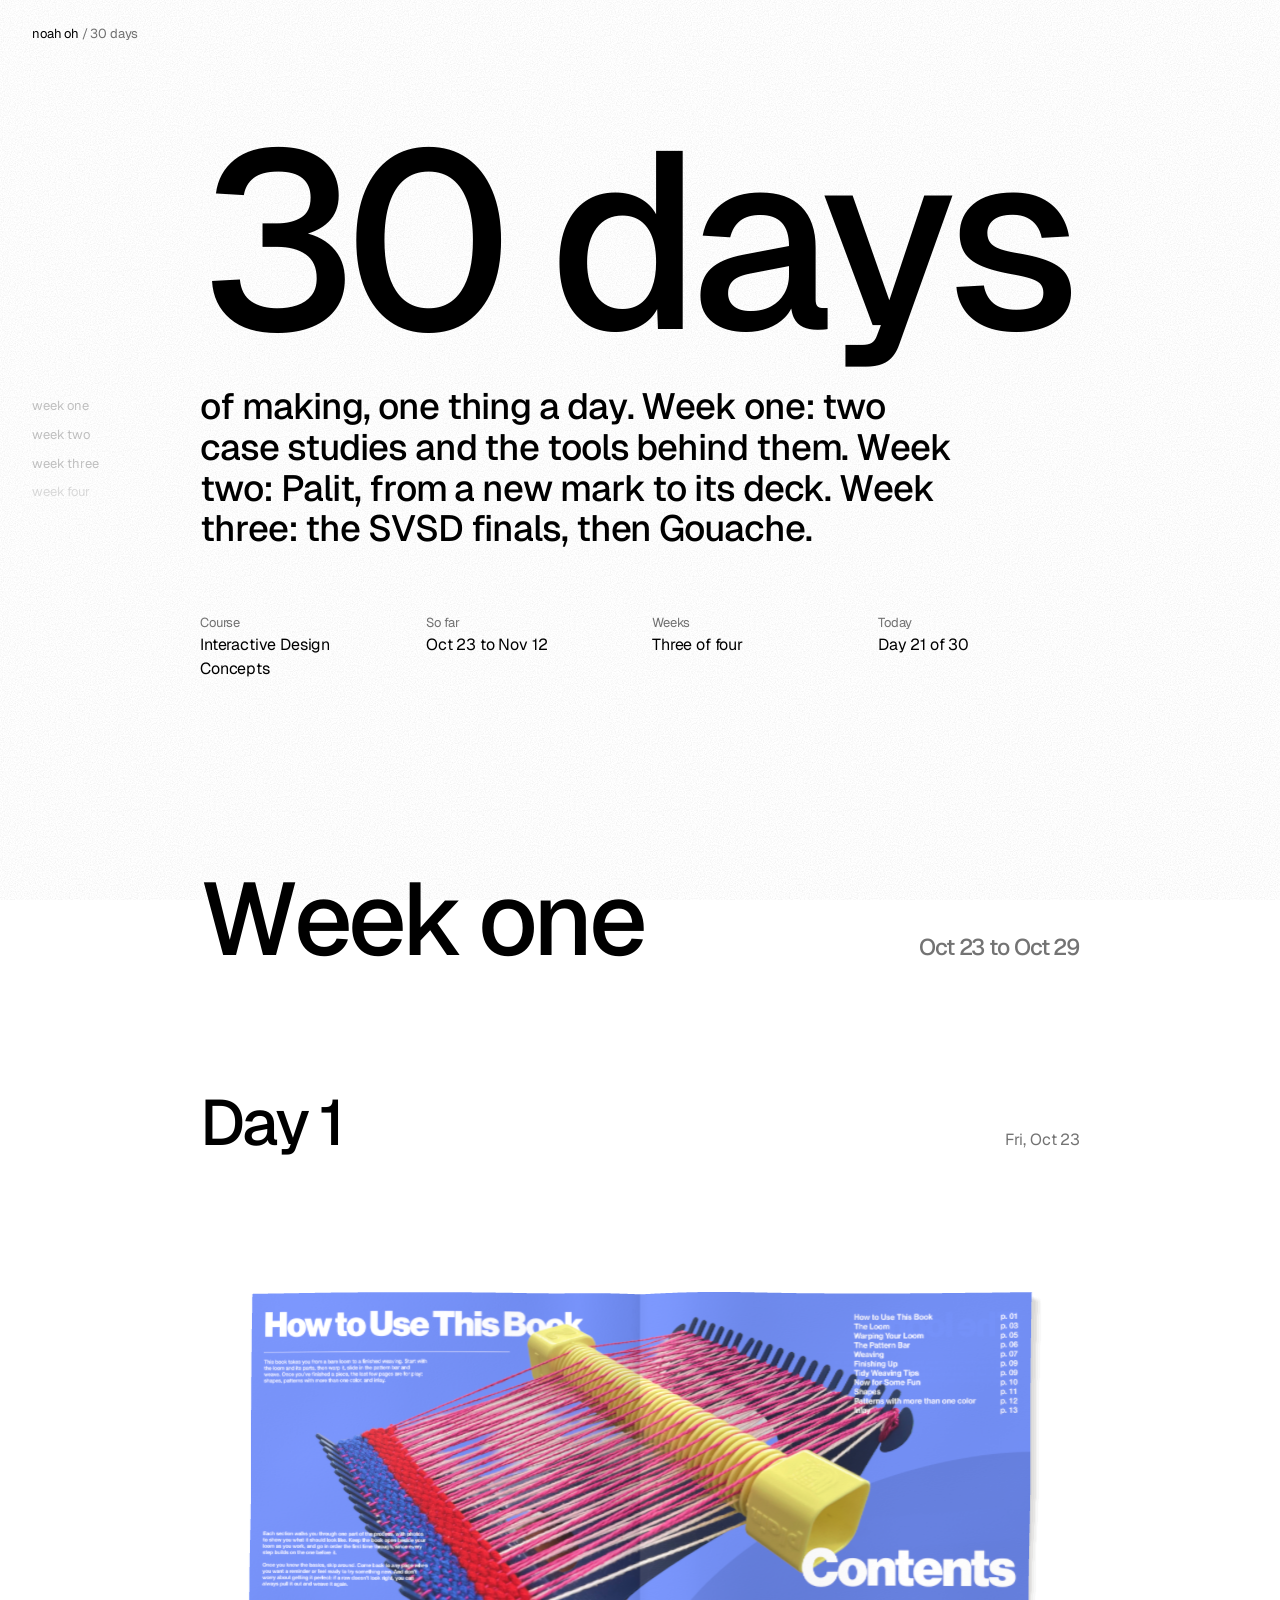
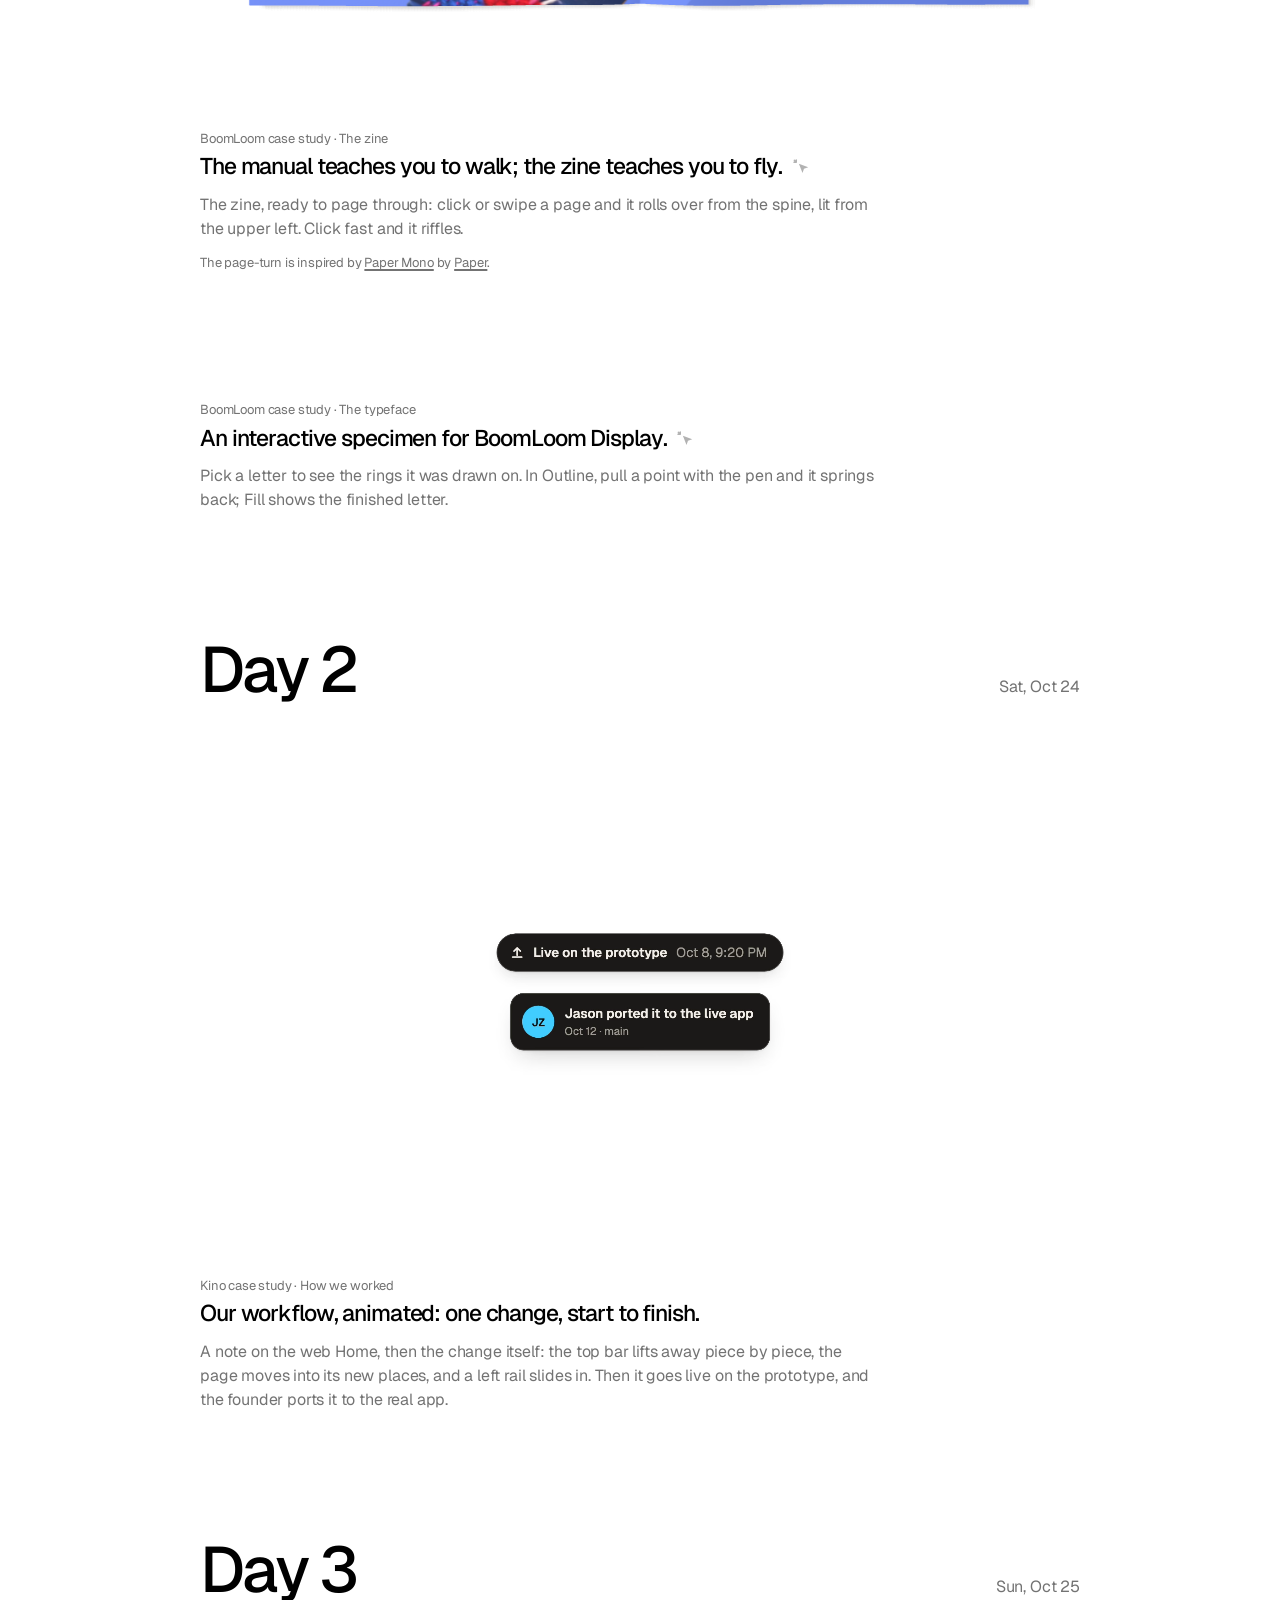
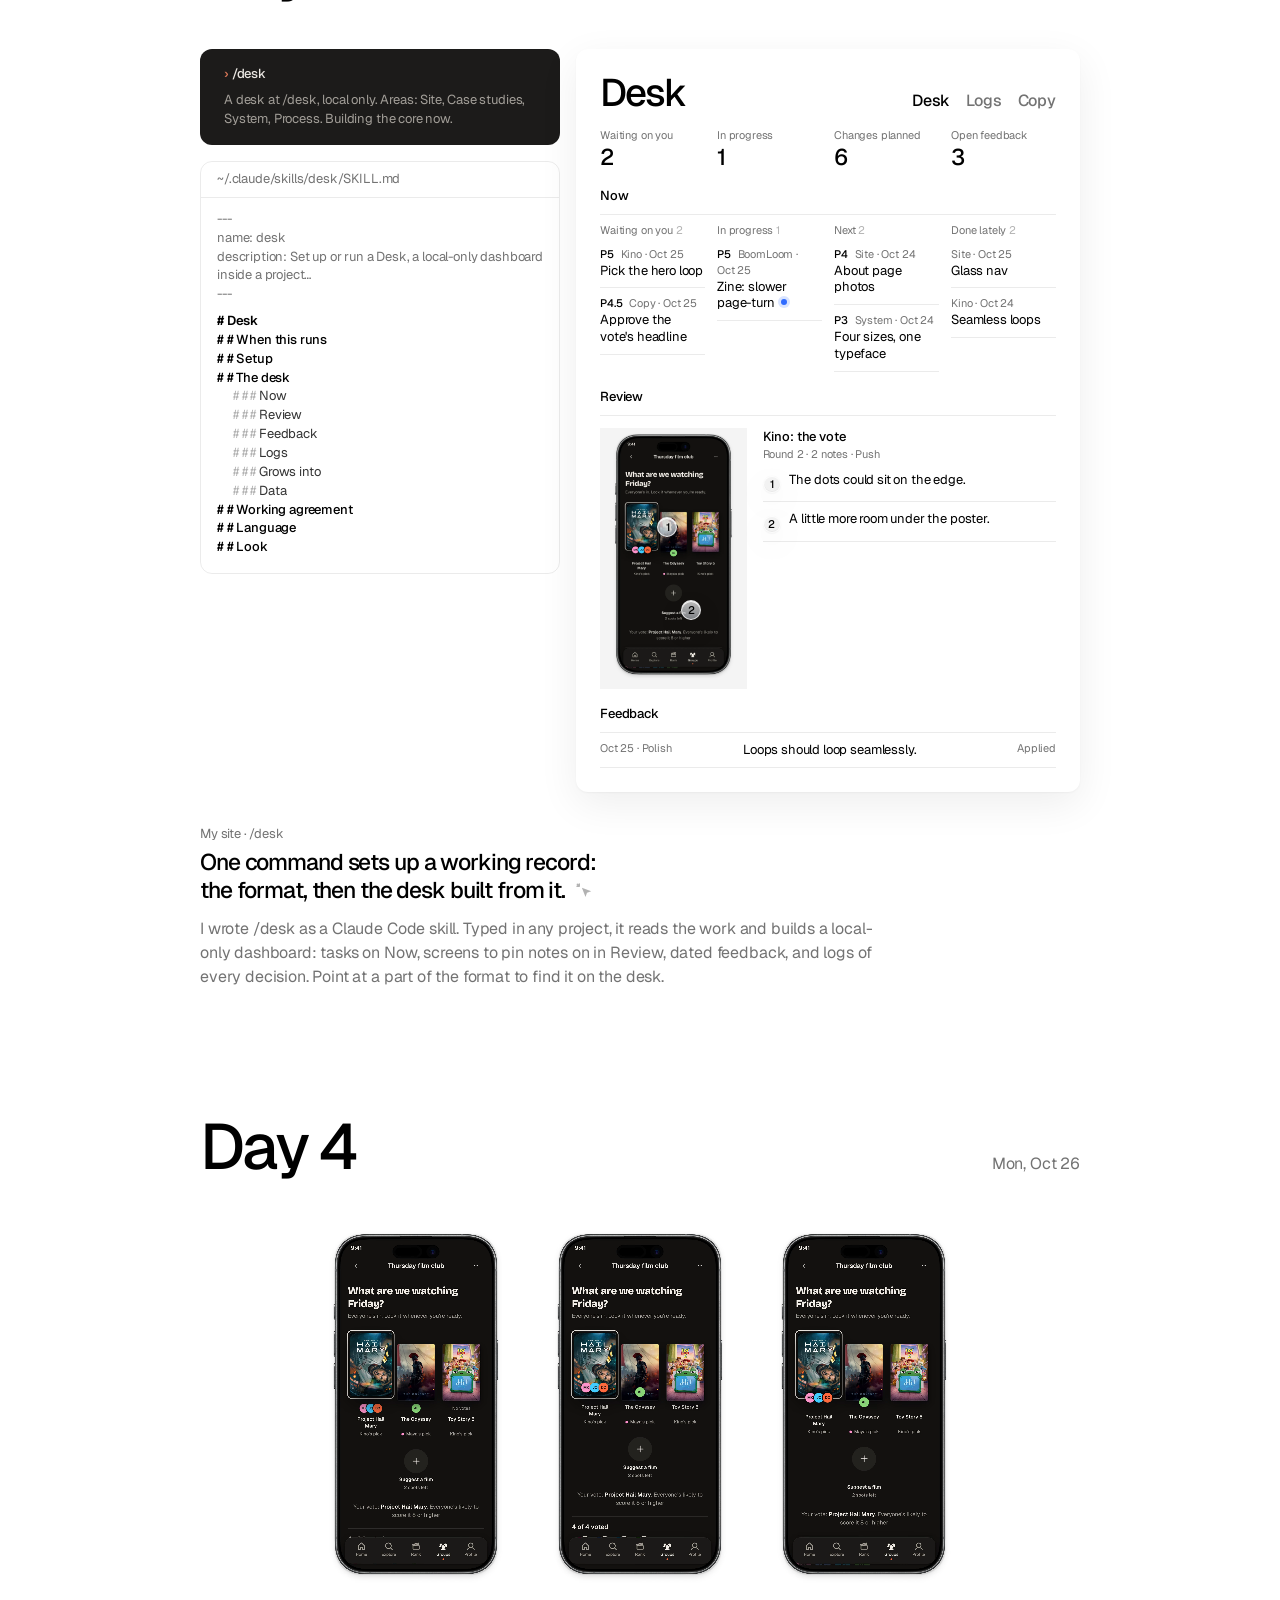
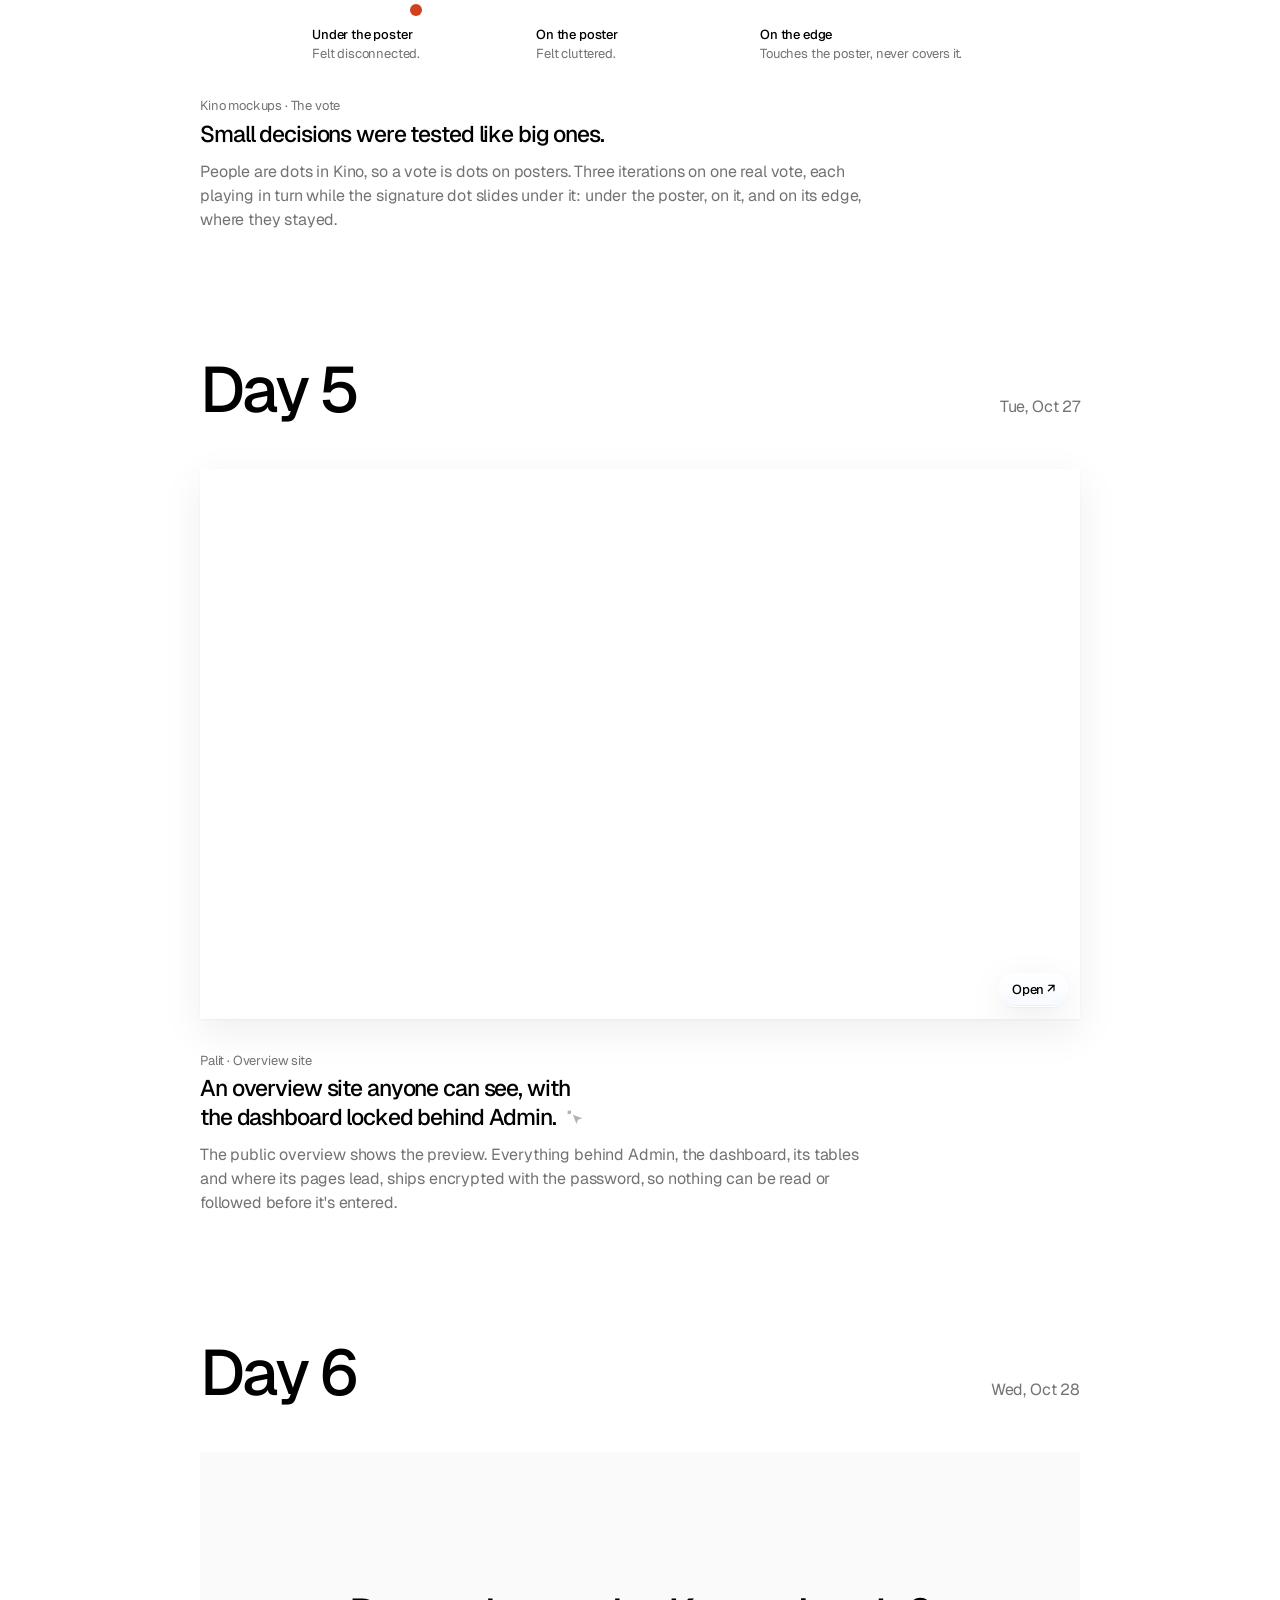
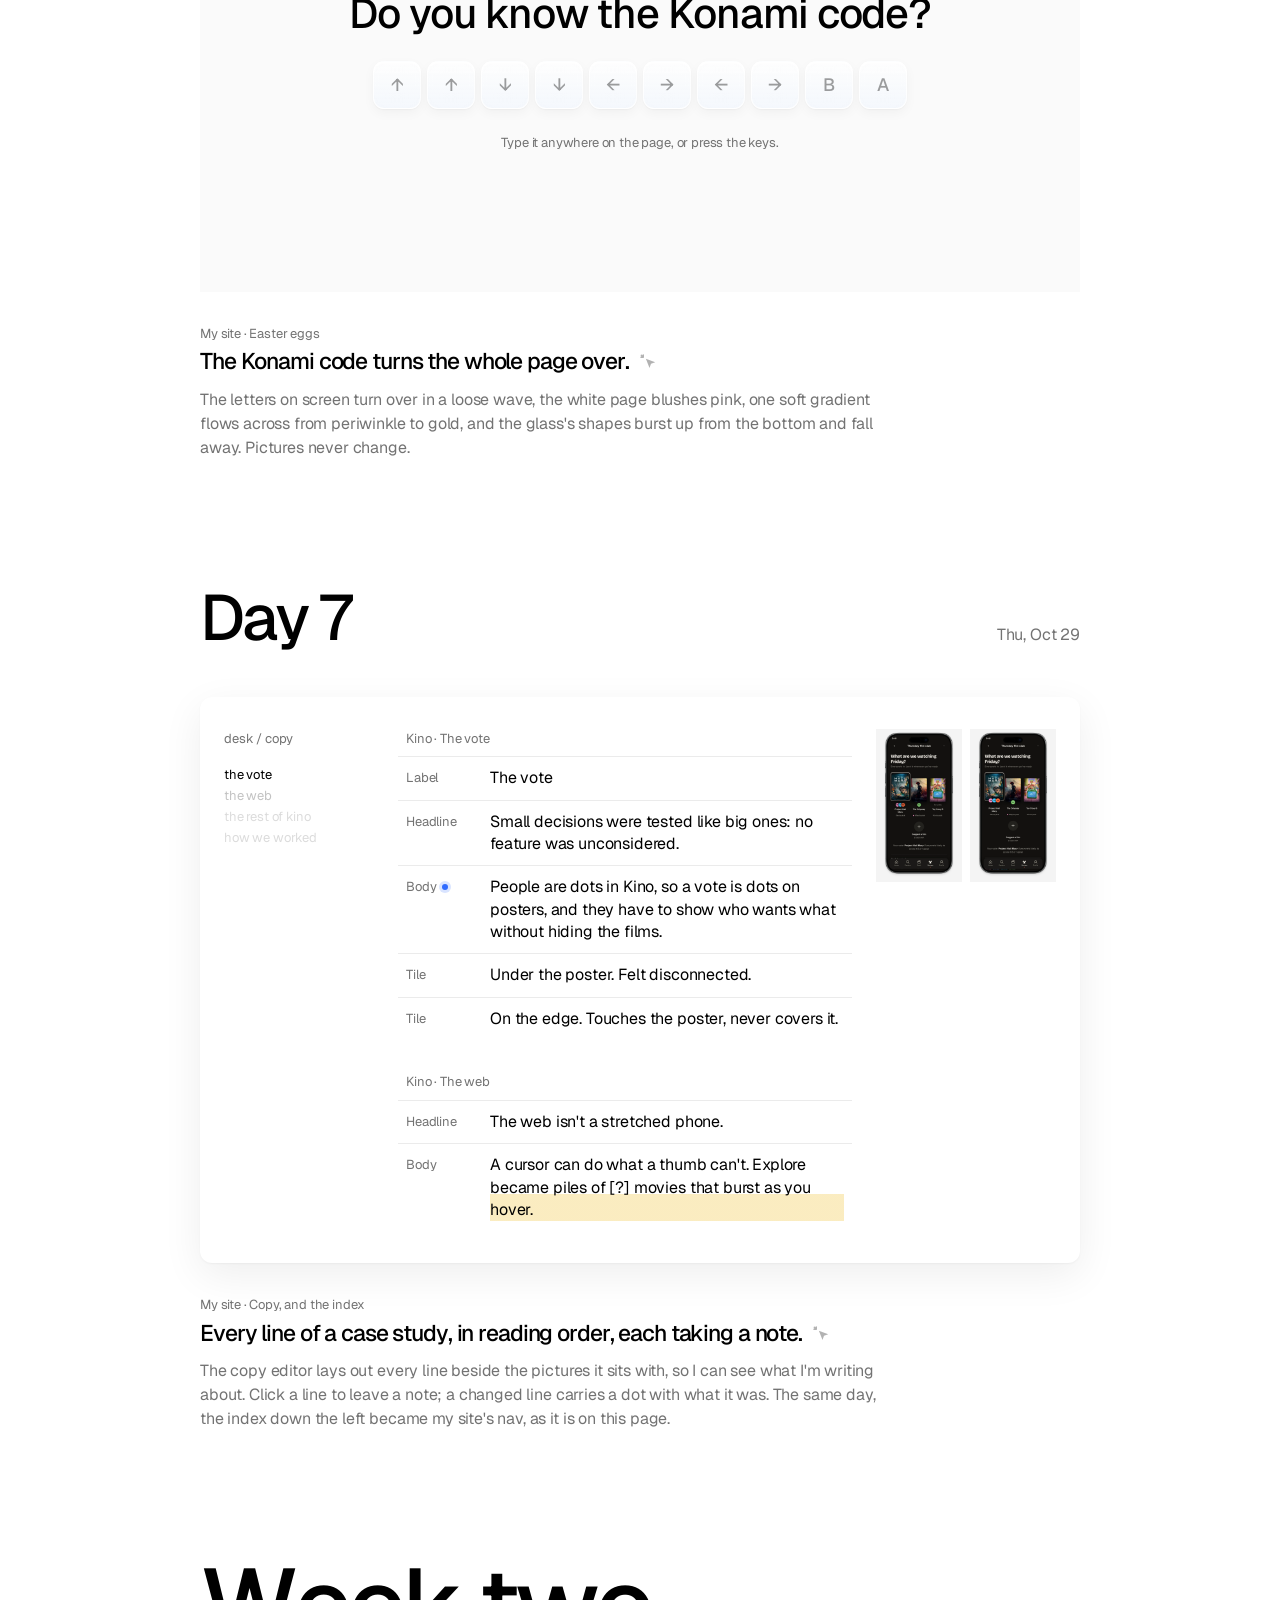
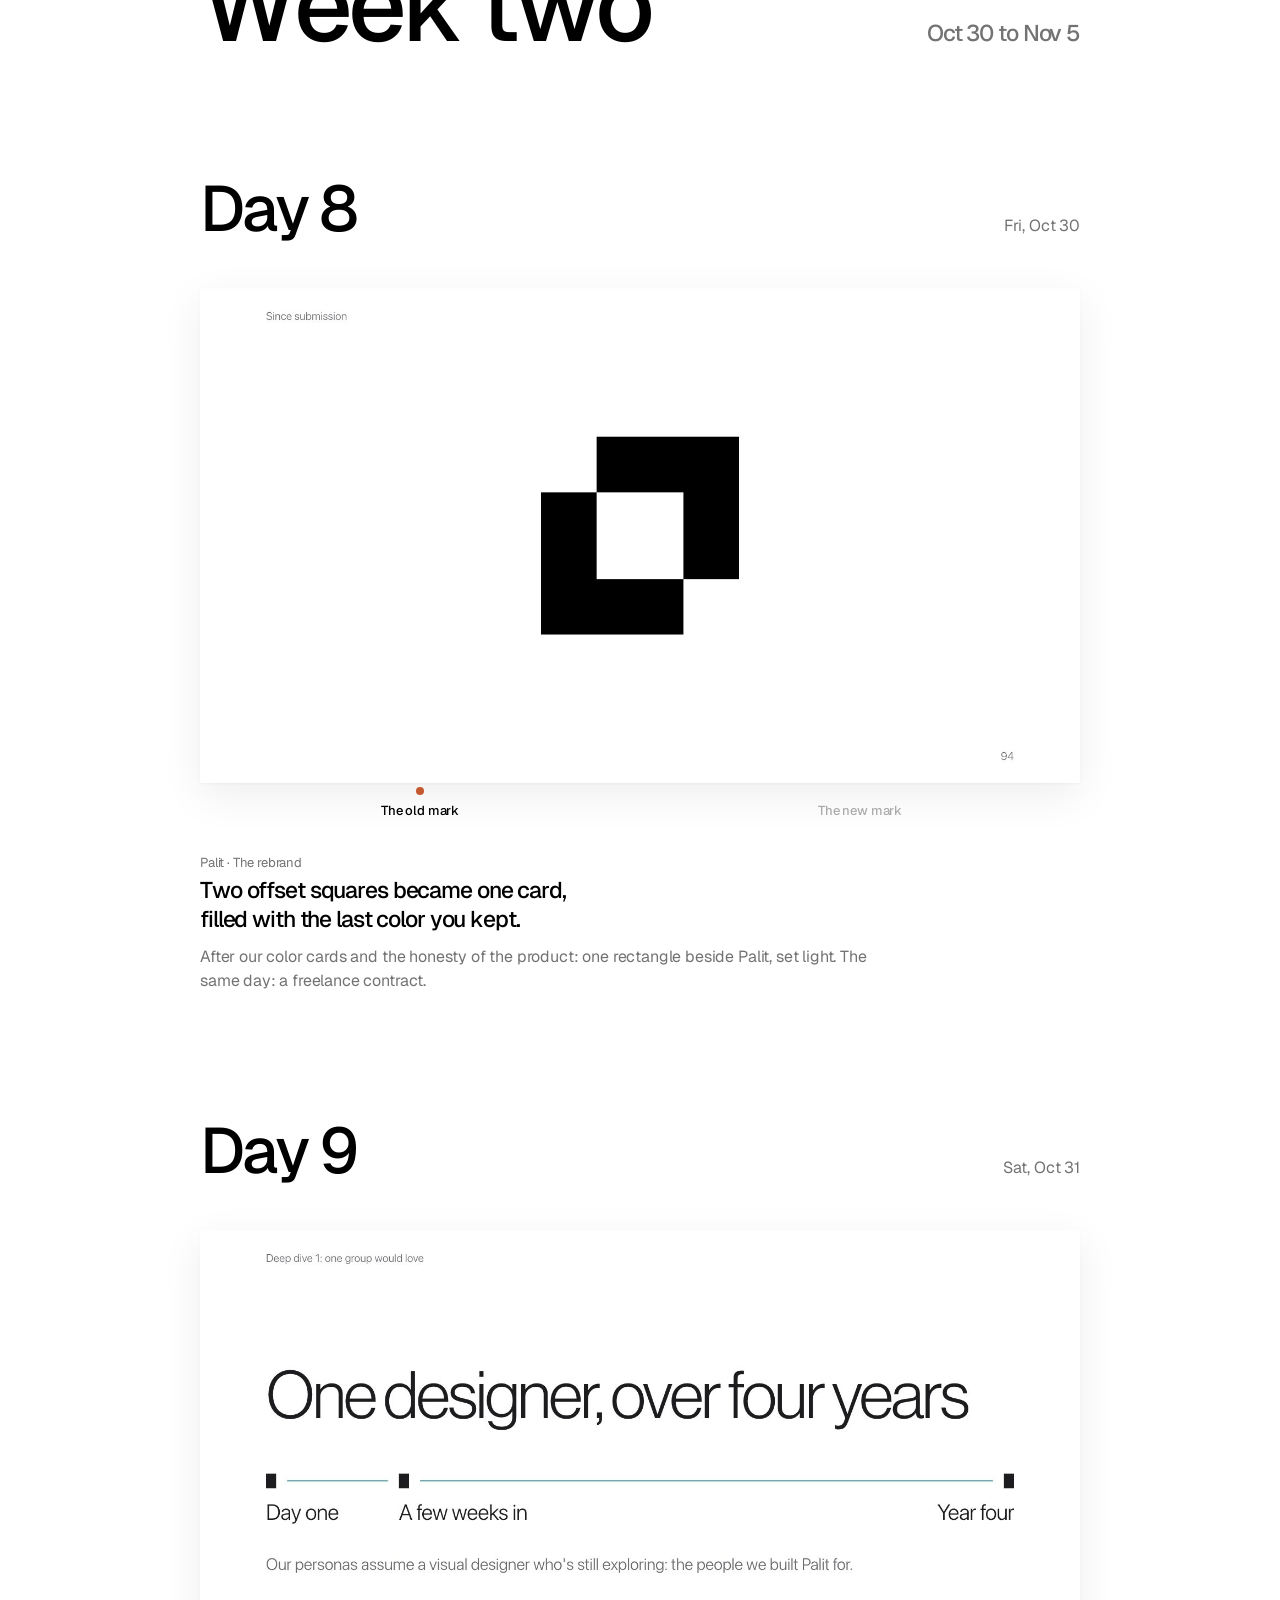
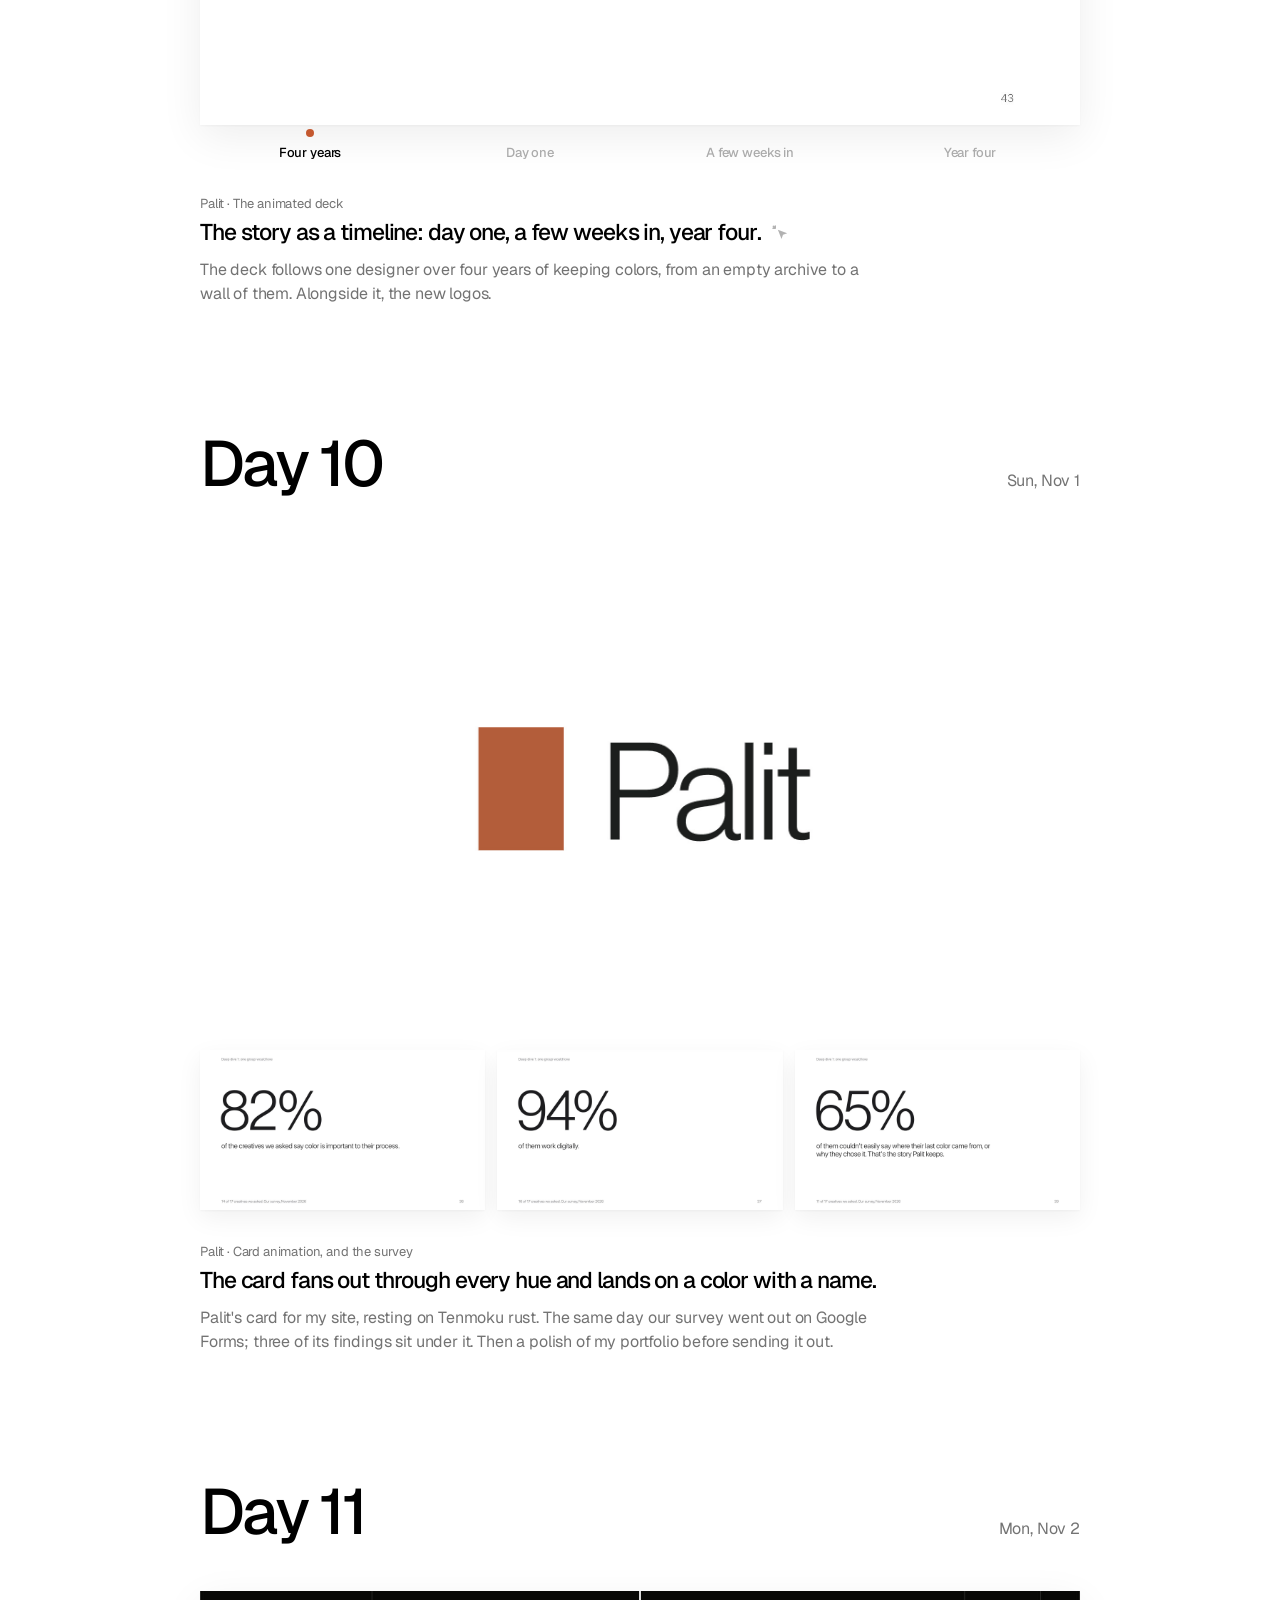
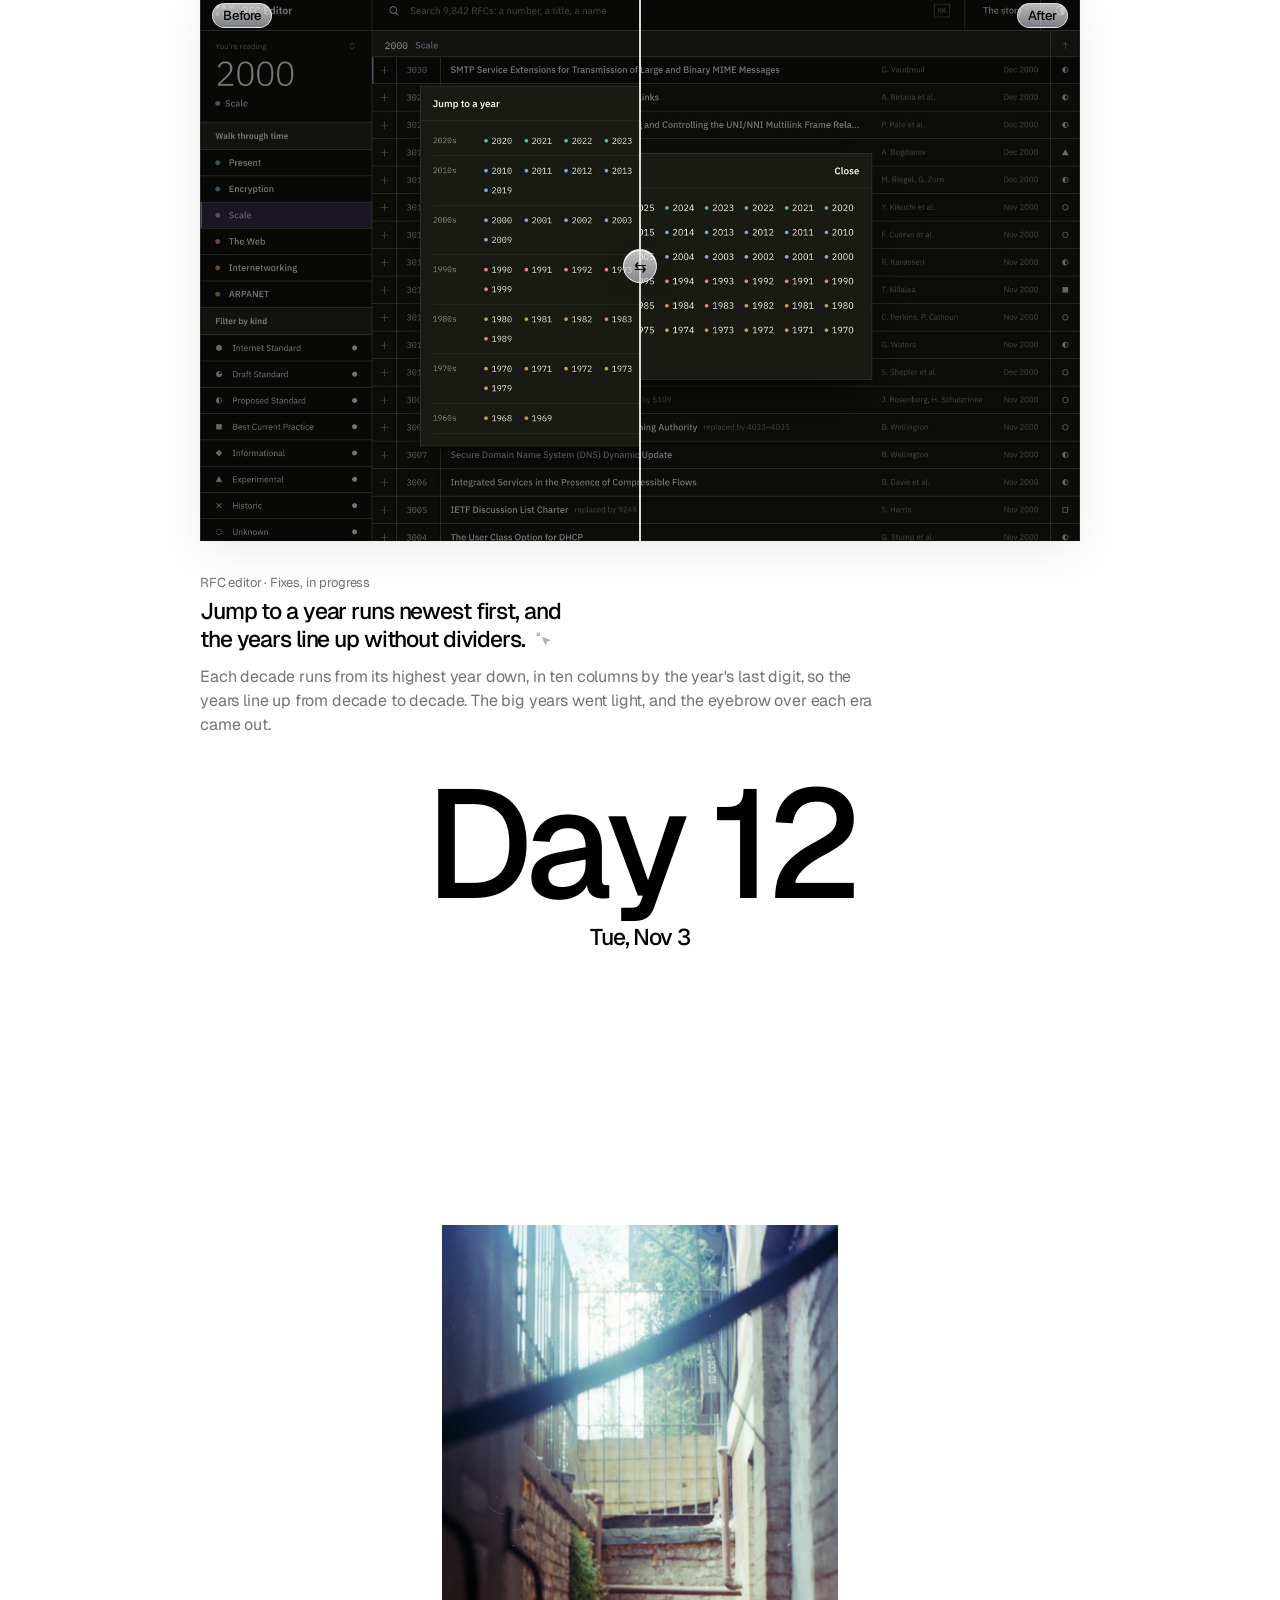
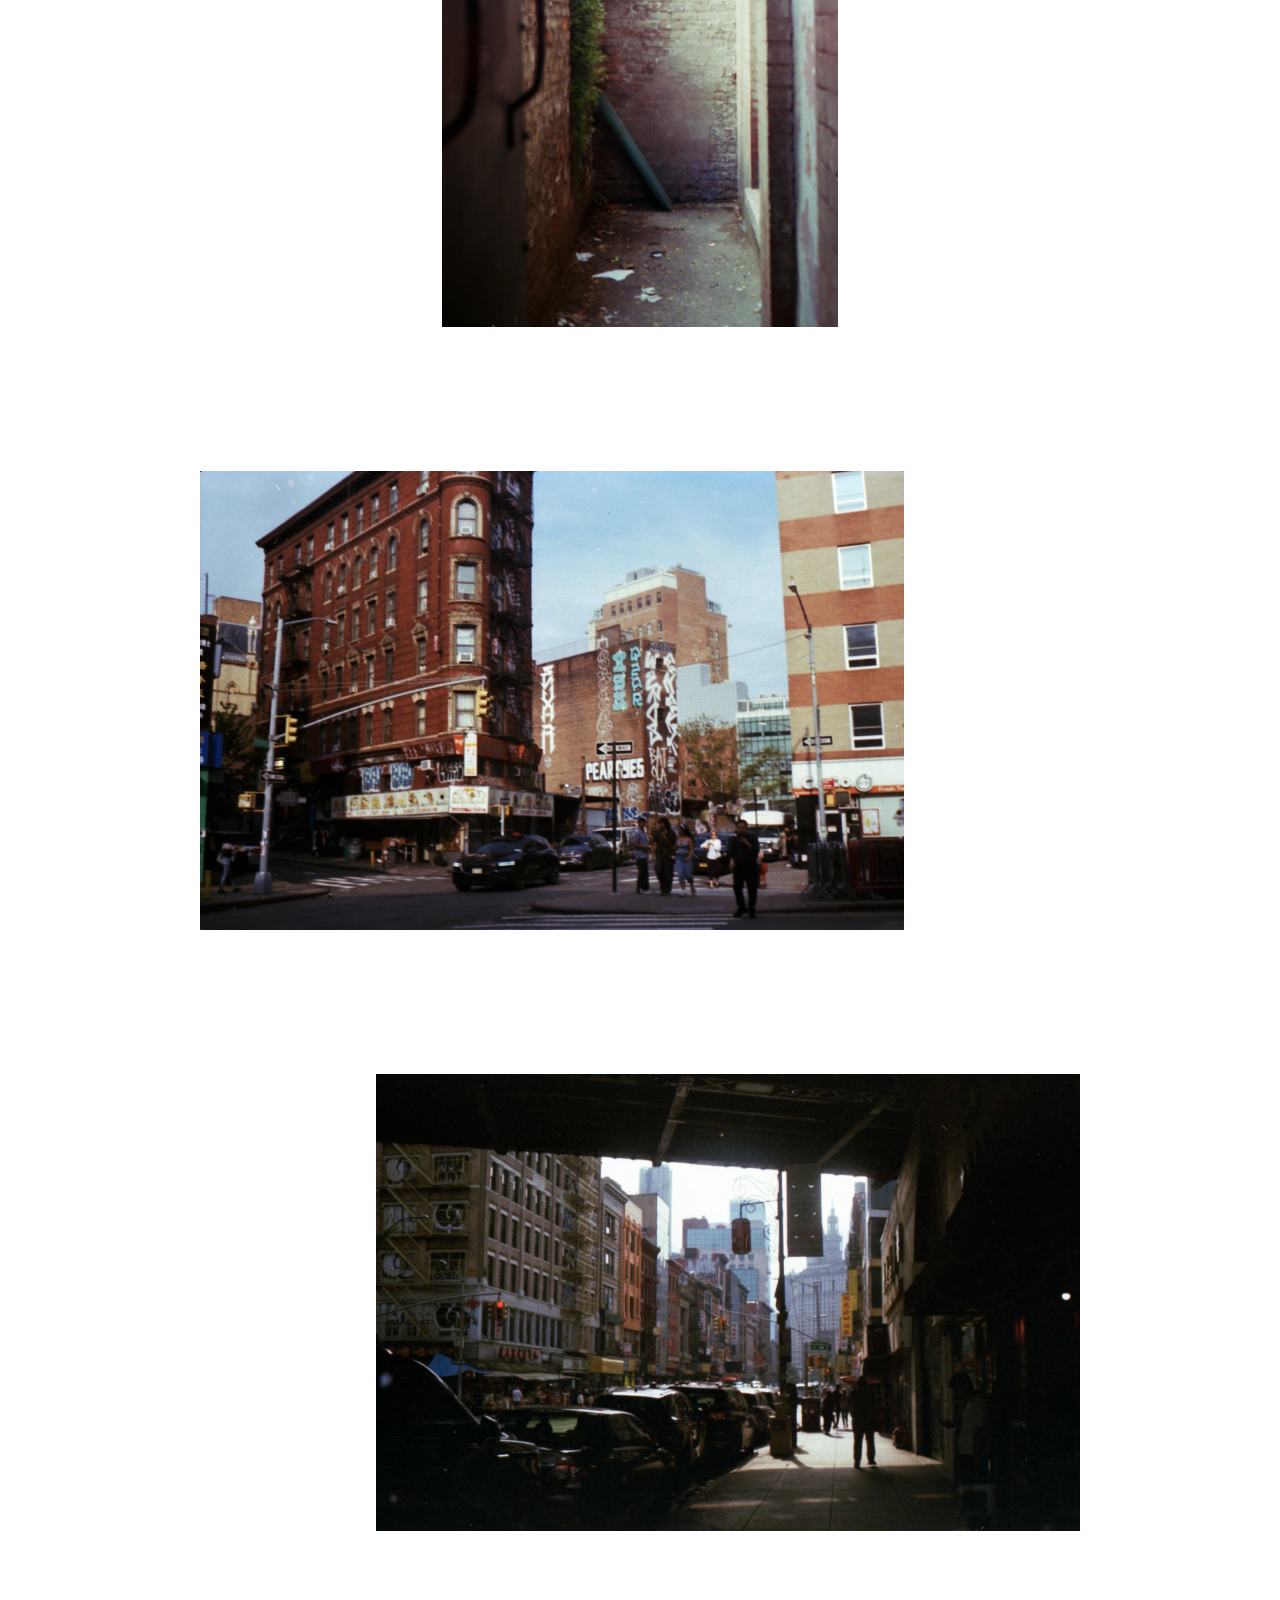
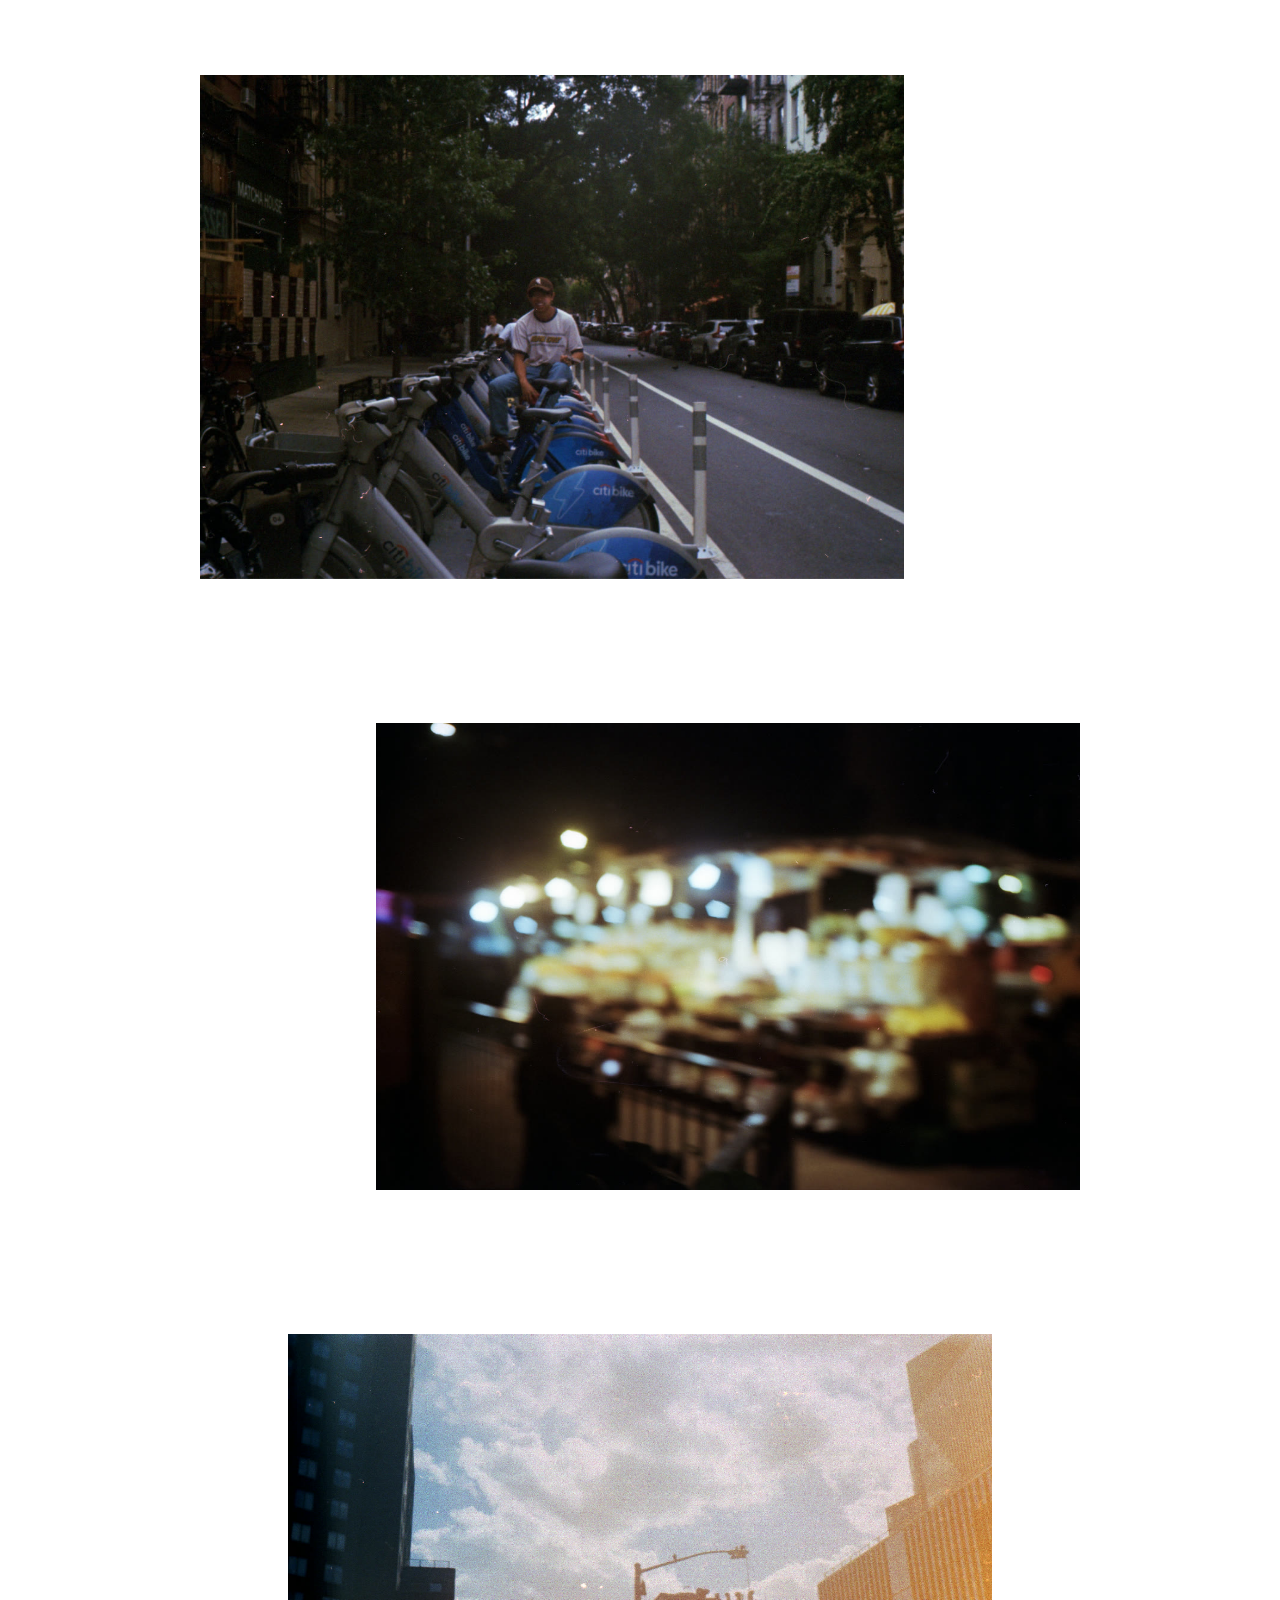
==== index.html @ ad1828db "Day 18: the photos with Kaya pile up, centered, with no caption Each new photo lands on top of the l" ====
<!doctype html>
<html lang="en">
<head>
<meta charset="utf-8">
<meta name="viewport" content="width=device-width, initial-scale=1">
<title>30 days | Noah Oh</title>
<meta name="description" content="Thirty days of making, one thing a day, for Interactive Design Concepts. Shown in the language of noaoh.com.">
<meta name="theme-color" content="#ffffff">
<link rel="icon" href="data:image/svg+xml,%3Csvg xmlns='http://www.w3.org/2000/svg' viewBox='0 0 32 32'%3E%3Ccircle cx='16' cy='9' r='7' fill='%235b77e8'/%3E%3Ccircle cx='8.5' cy='22' r='7' fill='%23e8604f'/%3E%3Ccircle cx='23.5' cy='22' r='7' fill='%23f2c94c'/%3E%3C/svg%3E">
<link rel="preconnect" href="https://fonts.googleapis.com">
<link rel="preconnect" href="https://fonts.gstatic.com" crossorigin>
<link rel="stylesheet" href="https://fonts.googleapis.com/css2?family=Geist:wght@400;500;600&display=swap">
<link rel="stylesheet" href="styles.css">
<script>document.documentElement.classList.add("js");setTimeout(function(){var r=document.documentElement;if(!("ready" in r.dataset))r.classList.remove("js")},4000)</script>
<script type="importmap">{ "imports": { "three": "./vendor/three.module.js", "opentype.js": "./vendor/opentype.module.js" } }</script>
<script type="module" src="main.js"></script>
</head>
<body>

<!-- The site's loader: the glass's three circles pop in, fade in the same order, then the page is there -->
<div class="loader" aria-hidden="true"><span></span><span></span><span></span></div>

<a class="skip-link" href="#main">Skip to content</a>

<!-- Under 1100px: the frosted bar that hangs from the top -->
<header class="nav" data-nav>
  <div class="nav-inner">
    <a class="nav-name" href="#top" data-flip data-link>30 days</a>
    <p class="nav-at" aria-live="off"><span data-nav-at>week one</span></p>
  </div>
</header>

<!-- 1100px and up: the index down the left -->
<div class="rail">
  <p class="crumb"><a href="#top" data-flip data-link>noah oh</a><span class="here"> / 30 days</span></p>
  <nav class="side" aria-label="Index">
    <ul class="pages">
      <li data-week="week-one">
        <a href="#week-one" data-flip data-link>week one</a>
        <ul class="days drop" style="--rows: 7">
          <li style="--i: 0"><a href="#d1" data-flip data-link>boomloom</a></li>
          <li style="--i: 1"><a href="#d2" data-flip data-link>kino workflow</a></li>
          <li style="--i: 2"><a href="#d3" data-flip data-link>the desk</a></li>
          <li style="--i: 3"><a href="#d4" data-flip data-link>kino vote</a></li>
          <li style="--i: 4"><a href="#d5" data-flip data-link>palit</a></li>
          <li style="--i: 5"><a href="#d6" data-flip data-link>konami code</a></li>
          <li style="--i: 6"><a href="#d7" data-flip data-link>copy editor</a></li>
        </ul>
      </li>
      <li data-week="week-two">
        <a href="#week-two" data-flip data-link>week two</a>
        <ul class="days drop" style="--rows: 7">
          <li style="--i: 0"><a href="#d8" data-flip data-link>palit rebrand</a></li>
          <li style="--i: 1"><a href="#d9" data-flip data-link>the timeline</a></li>
          <li style="--i: 2"><a href="#d10" data-flip data-link>card animation</a></li>
          <li style="--i: 3"><a href="#d11" data-flip data-link>rfc editor</a></li>
          <li style="--i: 4"><a href="#d12" data-flip data-link>film</a></li>
          <li style="--i: 5"><a href="#d13" data-flip data-link>competitors</a></li>
          <li style="--i: 6"><a href="#d14" data-flip data-link>the deck</a></li>
        </ul>
      </li>
      <li data-week="week-three">
        <a href="#week-three" data-flip data-link>week three</a>
        <ul class="days drop" style="--rows: 7">
          <li style="--i: 0"><a href="#d15" data-flip data-link>the finalists</a></li>
          <li style="--i: 1"><a href="#d16" data-flip data-link>the presentation</a></li>
          <li style="--i: 2"><a href="#d17" data-flip data-link>game show</a></li>
          <li style="--i: 3"><a href="#d18" data-flip data-link>kaya and gouache</a></li>
          <li style="--i: 4"><a href="#d19" data-flip data-link>gouache features</a></li>
          <li style="--i: 5"><a href="#d20" data-flip data-link>the sidebar</a></li>
          <li style="--i: 6"><a href="#d21" data-flip data-link>the dashboard</a></li>
        </ul>
      </li>
      <li data-soon><span>week four</span></li>
    </ul>
  </nav>
</div>

<main id="main">

  <section class="lander" id="top">
    <h1 class="name" data-flip data-link data-exact data-fit>30 days</h1>
    <p class="sentence" data-flip data-link>of making, one thing a day. Week one: two case studies and the tools behind them. Week two: Palit, from a new mark to its deck. Week three: the SVSD finals, then Gouache.</p>
    <dl class="facts">
      <div><dt>Course</dt><dd>Interactive Design Concepts</dd></div>
      <div><dt>So far</dt><dd>Oct 23 to Nov 12</dd></div>
      <div><dt>Weeks</dt><dd>Three of four</dd></div>
      <div><dt>Today</dt><dd>Day 21 of 30</dd></div>
    </dl>
  </section>

  <header class="week-head" id="week-one" data-reveal>
    <h2 class="week-n" data-flip>Week one</h2>
    <p class="week-dates">Oct 23 to Oct 29</p>
  </header>

  <!-- Day 1 -->
  <section class="day" id="d1" data-day="d1, boomloom">
    <header class="day-head" data-reveal>
      <h2 class="day-n" data-flip>Day 1</h2>
      <p class="day-date">Fri, Oct 23</p>
    </header>

    <div class="piece" data-reveal>
      <div class="zine"><div class="zine-stage" data-zine></div></div>
    </div>
    <div class="words" data-reveal>
      <p class="label">BoomLoom case study · The zine</p>
      <h3 class="headline"><span data-flip>The manual teaches you to walk; the zine teaches you to fly.</span><span class="mark" data-mark="Click a page, swipe, or press the arrow keys to turn it."></span></h3>
      <p class="body">The zine, ready to page through: click or swipe a page and it rolls over from the spine, lit from the upper left. Click fast and it riffles.</p>
      <p class="credit">The page-turn is inspired by <a href="https://paper.design/mono">Paper Mono</a> by <a href="https://paper.design">Paper</a>.</p>
    </div>

    <div class="piece piece-glyphs" data-reveal>
      <div class="glyphs" data-glyphs></div>
    </div>
    <div class="words" data-reveal>
      <p class="label">BoomLoom case study · The typeface</p>
      <h3 class="headline"><span data-flip>An interactive specimen for BoomLoom Display.</span><span class="mark" data-mark="Pick a letter. In Outline, pull a point with the pen and let go; Fill shows the finished letter."></span></h3>
      <p class="body">Pick a letter to see the rings it was drawn on. In Outline, pull a point with the pen and it springs back; Fill shows the finished letter.</p>
    </div>
  </section>

  <!-- Day 2 -->
  <section class="day" id="d2" data-day="d2, kino workflow">
    <header class="day-head" data-reveal>
      <h2 class="day-n" data-flip>Day 2</h2>
      <p class="day-date">Sat, Oct 24</p>
    </header>
    <div class="piece" data-reveal>
      <figure class="loop loop-wide" data-loop data-once-row>
        <video muted loop playsinline preload="none" poster="assets/kino/one-change-r6-poster.webp"
          data-mov="assets/kino/one-change-r6.mov" data-webm="assets/kino/one-change-r6.webm" data-mp4="assets/kino/one-change-r6-preview.mp4"
          aria-label="One change, start to finish: the web Home's top bar lifts away piece by piece, the page's pieces move into place, a left rail slides in, then it goes live"></video>
      </figure>
    </div>
    <div class="words" data-reveal>
      <p class="label">Kino case study · How we worked</p>
      <h3 class="headline"><span data-flip>Our workflow, animated: one change, start to finish.</span></h3>
      <p class="body">A note on the web Home, then the change itself: the top bar lifts away piece by piece, the page moves into its new places, and a left rail slides in. Then it goes live on the prototype, and the founder ports it to the real app.</p>
    </div>
  </section>

  <!-- Day 3 -->
  <section class="day" id="d3" data-day="d3, the desk">
    <header class="day-head" data-reveal>
      <h2 class="day-n" data-flip>Day 3</h2>
      <p class="day-date">Sun, Oct 25</p>
    </header>
    <div class="piece" data-reveal>
      <div class="desk-piece" data-desk-piece>
        <!-- The command and its format -->
        <div class="skill">
          <div class="term">
            <p class="term-line"><span class="term-caret">›</span> /desk</p>
            <p class="term-reply">A desk at /desk, local only. Areas: Site, Case studies, System, Process. Building the core now.</p>
          </div>
          <div class="file">
            <p class="file-path">~/.claude/skills/desk/SKILL.md</p>
            <div class="file-body">
              <p class="fm">---<br>name: desk<br>description: Set up or run a Desk, a local-only dashboard inside a project…<br>---</p>
              <p class="h1"># Desk</p>
              <p class="h2"># # When this runs</p>
              <p class="h2"># # Setup</p>
              <p class="h2"># # The desk</p>
              <p class="h3" data-part="now"><span># # #</span> Now</p>
              <p class="h3" data-part="review"><span># # #</span> Review</p>
              <p class="h3" data-part="feedback"><span># # #</span> Feedback</p>
              <p class="h3" data-part="logs"><span># # #</span> Logs</p>
              <p class="h3" data-part="grows"><span># # #</span> Grows into</p>
              <p class="h3" data-part="data"><span># # #</span> Data</p>
              <p class="h2"># # Working agreement</p>
              <p class="h2"># # Language</p>
              <p class="h2" data-part="look"># # Look</p>
            </div>
          </div>
        </div>

        <!-- The desk it built -->
        <div class="desk" aria-label="The desk built from the format">
          <div class="desk-head">
            <p class="desk-title">Desk</p>
            <p class="desk-pages"><span aria-current="page">Desk</span><span data-zone="logs">Logs</span><span data-zone="grows">Copy</span></p>
          </div>
          <dl class="desk-slate" data-zone="data">
            <div><dt>Waiting on you</dt><dd>2</dd></div>
            <div><dt>In progress</dt><dd>1</dd></div>
            <div><dt>Changes planned</dt><dd>6</dd></div>
            <div><dt>Open feedback</dt><dd>3</dd></div>
          </dl>
          <div class="desk-block" data-zone="now">
            <p class="desk-h">Now</p>
            <div class="board">
              <div class="col"><p class="col-t">Waiting on you <span>2</span></p>
                <div class="card"><p class="meta"><b>P5</b> Kino · Oct 25</p><p class="t">Pick the hero loop</p></div>
                <div class="card"><p class="meta"><b>P4.5</b> Copy · Oct 25</p><p class="t">Approve the vote's headline</p></div>
              </div>
              <div class="col"><p class="col-t">In progress <span>1</span></p>
                <div class="card"><p class="meta"><b>P5</b> BoomLoom · Oct 25</p><p class="t">Zine: slower page-turn <i class="new" title="New since you last looked"></i></p></div>
              </div>
              <div class="col"><p class="col-t">Next <span>2</span></p>
                <div class="card"><p class="meta"><b>P4</b> Site · Oct 24</p><p class="t">About page photos</p></div>
                <div class="card"><p class="meta"><b>P3</b> System · Oct 24</p><p class="t">Four sizes, one typeface</p></div>
              </div>
              <div class="col"><p class="col-t">Done lately <span>2</span></p>
                <div class="card"><p class="meta">Site · Oct 25</p><p class="t">Glass nav</p></div>
                <div class="card"><p class="meta">Kino · Oct 24</p><p class="t">Seamless loops</p></div>
              </div>
            </div>
          </div>
          <div class="desk-block" data-zone="review">
            <p class="desk-h">Review</p>
            <div class="review">
              <div class="shot">
                <img src="assets/kino/vote-tile-03-edge-poster.webp" alt="" loading="lazy">
                <span class="pin" style="left: 46%; top: 38%">1</span>
                <span class="pin" style="left: 62%; top: 70%">2</span>
              </div>
              <div class="review-words">
                <p class="t">Kino: the vote</p>
                <p class="meta">Round 2 · 2 notes · Push</p>
                <p class="note"><span class="pin pin-s">1</span> The dots could sit on the edge.</p>
                <p class="note"><span class="pin pin-s">2</span> A little more room under the poster.</p>
              </div>
            </div>
          </div>
          <div class="desk-block" data-zone="feedback">
            <p class="desk-h">Feedback</p>
            <p class="row"><span class="meta">Oct 25 · Polish</span><span>Loops should loop seamlessly.</span><span class="meta">Applied</span></p>
          </div>
        </div>
      </div>
    </div>
    <div class="words" data-reveal>
      <p class="label">My site · /desk</p>
      <h3 class="headline"><span data-flip>One command sets up a working record: the format, then the desk built from it.</span><span class="mark" data-mark="Point at a part of the format to find it on the desk."></span></h3>
      <p class="body">I wrote /desk as a Claude Code skill. Typed in any project, it reads the work and builds a local-only dashboard: tasks on Now, screens to pin notes on in Review, dated feedback, and logs of every decision. Point at a part of the format to find it on the desk.</p>
    </div>
  </section>

  <!-- Day 4 -->
  <section class="day" id="d4" data-day="d4, kino vote">
    <header class="day-head" data-reveal>
      <h2 class="day-n" data-flip>Day 4</h2>
      <p class="day-date">Mon, Oct 26</p>
    </header>
    <div class="piece" data-reveal>
      <ul class="steps" data-row style="--count: 3" data-turns="0.7,3.7;3.7,6.7;6.7,9.7">
        <li class="step">
          <figure class="loop loop-tall"><video muted loop playsinline preload="none" poster="assets/kino/vote-tile-01-under-poster.webp"
            data-mov="assets/kino/vote-tile-01-under.mov" data-webm="assets/kino/vote-tile-01-under.webm" data-mp4="assets/kino/vote-tile-01-under-preview.mp4"
            aria-label="A vote on an iPhone, voters' dots under each poster"></video></figure>
          <p class="step-t">Under the poster</p><p class="step-b">Felt disconnected.</p>
        </li>
        <li class="step">
          <figure class="loop loop-tall"><video muted loop playsinline preload="none" poster="assets/kino/vote-tile-02-on-poster.webp"
            data-mov="assets/kino/vote-tile-02-on.mov" data-webm="assets/kino/vote-tile-02-on.webm" data-mp4="assets/kino/vote-tile-02-on-preview.mp4"
            aria-label="The same vote with voters' dots on each poster, over the art"></video></figure>
          <p class="step-t">On the poster</p><p class="step-b">Felt cluttered.</p>
        </li>
        <li class="step">
          <figure class="loop loop-tall"><video muted loop playsinline preload="none" poster="assets/kino/vote-tile-03-edge-poster.webp"
            data-mov="assets/kino/vote-tile-03-edge.mov" data-webm="assets/kino/vote-tile-03-edge.webm" data-mp4="assets/kino/vote-tile-03-edge-preview.mp4"
            aria-label="The same vote with voters' dots on each poster's bottom edge"></video></figure>
          <p class="step-t">On the edge</p><p class="step-b">Touches the poster, never covers it.</p>
        </li>
        <li class="turn-dot" aria-hidden="true"></li>
      </ul>
    </div>
    <div class="words" data-reveal>
      <p class="label">Kino mockups · The vote</p>
      <h3 class="headline"><span data-flip>Small decisions were tested like big ones.</span></h3>
      <p class="body">People are dots in Kino, so a vote is dots on posters. Three iterations on one real vote, each playing in turn while the signature dot slides under it: under the poster, on it, and on its edge, where they stayed.</p>
    </div>
  </section>

  <!-- Day 5 -->
  <section class="day" id="d5" data-day="d5, palit">
    <header class="day-head" data-reveal>
      <h2 class="day-n" data-flip>Day 5</h2>
      <p class="day-date">Tue, Oct 27</p>
    </header>
    <div class="piece" data-reveal>
      <div class="frame" data-frame data-w="1440" data-h="900">
        <div class="frame-inner">
          <iframe src="https://noahohstudio.github.io/Palit/" title="The Palit overview site, live" loading="lazy"></iframe>
        </div>
        <a class="frame-open" href="https://noahohstudio.github.io/Palit/" target="_blank" rel="noopener">Open ↗</a>
      </div>
    </div>
    <div class="words" data-reveal>
      <p class="label">Palit · Overview site</p>
      <h3 class="headline"><span data-flip>An overview site anyone can see, with the dashboard locked behind Admin.</span><span class="mark" data-mark="The live site, framed. Scroll it, or try Admin."></span></h3>
      <p class="body">The public overview shows the preview. Everything behind Admin, the dashboard, its tables and where its pages lead, ships encrypted with the password, so nothing can be read or followed before it's entered.</p>
    </div>
  </section>

  <!-- Day 6 -->
  <section class="day" id="d6" data-day="d6, konami code">
    <header class="day-head" data-reveal>
      <h2 class="day-n" data-flip>Day 6</h2>
      <p class="day-date">Wed, Oct 28</p>
    </header>
    <div class="piece" data-reveal>
      <div class="konami" data-hint>
        <p class="konami-ask" data-flip>Do you know the Konami code?</p>
        <div class="konami-keys" role="group" aria-label="The Konami code; press the keys in order">
          <button type="button" data-key="arrowup" aria-label="Up">↑</button>
          <button type="button" data-key="arrowup" aria-label="Up">↑</button>
          <button type="button" data-key="arrowdown" aria-label="Down">↓</button>
          <button type="button" data-key="arrowdown" aria-label="Down">↓</button>
          <button type="button" data-key="arrowleft" aria-label="Left">←</button>
          <button type="button" data-key="arrowright" aria-label="Right">→</button>
          <button type="button" data-key="arrowleft" aria-label="Left">←</button>
          <button type="button" data-key="arrowright" aria-label="Right">→</button>
          <button type="button" data-key="b">B</button>
          <button type="button" data-key="a">A</button>
        </div>
        <p class="konami-how">Type it anywhere on the page, or press the keys.</p>
      </div>
    </div>
    <div class="words" data-reveal>
      <p class="label">My site · Easter eggs</p>
      <h3 class="headline"><span data-flip>The Konami code turns the whole page over.</span><span class="mark" data-mark="Type up, up, down, down, left, right, left, right, B, A."></span></h3>
      <p class="body">The letters on screen turn over in a loose wave, the white page blushes pink, one soft gradient flows across from periwinkle to gold, and the glass's shapes burst up from the bottom and fall away. Pictures never change.</p>
    </div>
  </section>

  <!-- Day 7 -->
  <section class="day" id="d7" data-day="d7, copy editor">
    <header class="day-head" data-reveal>
      <h2 class="day-n" data-flip>Day 7</h2>
      <p class="day-date">Thu, Oct 29</p>
    </header>
    <div class="piece" data-reveal>
      <div class="copy" data-copy>
        <nav class="copy-index" aria-label="Copy index">
          <p class="copy-crumb">desk / copy</p>
          <ul>
            <li data-at><a href="#copy-vote">the vote</a></li>
            <li><a href="#copy-web">the web</a></li>
            <li data-soon><span>the rest of kino</span></li>
            <li data-soon><span>how we worked</span></li>
          </ul>
        </nav>
        <div class="copy-lines">
          <div class="copy-part" id="copy-vote">
            <p class="copy-part-t">Kino · The vote</p>
            <div class="line" tabindex="0"><span class="role">Label</span><span class="text">The vote</span></div>
            <div class="line" tabindex="0"><span class="role">Headline</span><span class="text">Small decisions were tested like big ones: no feature was unconsidered.</span></div>
            <div class="line" tabindex="0" data-changed="Was: “Every decision was tested.” Shorter, and it names the feature."><span class="role">Body</span><span class="text">People are dots in Kino, so a vote is dots on posters, and they have to show who wants what without hiding the films.</span></div>
            <div class="line" tabindex="0"><span class="role">Tile</span><span class="text">Under the poster. Felt disconnected.</span></div>
            <div class="line" tabindex="0"><span class="role">Tile</span><span class="text">On the edge. Touches the poster, never covers it.</span></div>
          </div>
          <div class="copy-part" id="copy-web">
            <p class="copy-part-t">Kino · The web</p>
            <div class="line" tabindex="0"><span class="role">Headline</span><span class="text">The web isn't a stretched phone.</span></div>
            <div class="line" tabindex="0" data-open><span class="role">Body</span><span class="text">A cursor can do what a thumb can't. Explore became piles of [?] movies that burst as you hover.</span></div>
          </div>
        </div>
        <div class="copy-thumbs" aria-hidden="true">
          <div class="copy-sticky">
            <img src="assets/kino/vote-tile-01-under-poster.webp" alt="" loading="lazy">
            <img src="assets/kino/vote-tile-03-edge-poster.webp" alt="" loading="lazy">
          </div>
        </div>
      </div>
    </div>
    <div class="words" data-reveal>
      <p class="label">My site · Copy, and the index</p>
      <h3 class="headline"><span data-flip>Every line of a case study, in reading order, each taking a note.</span><span class="mark" data-mark="Click a line to leave a note on it. Command or Control and Return saves."></span></h3>
      <p class="body">The copy editor lays out every line beside the pictures it sits with, so I can see what I'm writing about. Click a line to leave a note; a changed line carries a dot with what it was. The same day, the index down the left became my site's nav, as it is on this page.</p>
    </div>
  </section>

  <!-- Week two -->
  <section class="week" id="week-two">
    <header class="week-head" data-reveal>
      <h2 class="week-n" data-flip>Week two</h2>
      <p class="week-dates">Oct 30 to Nov 5</p>
    </header>

    <!-- Day 8 -->
    <section class="day" id="d8" data-day="d8, palit rebrand">
      <header class="day-head" data-reveal>
        <h2 class="day-n" data-flip>Day 8</h2>
        <p class="day-date">Fri, Oct 30</p>
      </header>
      <div class="piece" data-reveal>
        <div class="seq" data-seq data-every="1500">
          <div class="seq-frames">
            <img src="assets/week2/slides/s094.jpg" alt="Palit's old mark: two offset squares, their overlap open" data-label="0" data-hold="2">
            <img src="assets/week2/slides/s095.jpg" alt="Palit's new lockup: one card in orange beside the wordmark" data-label="1">
            <img src="assets/week2/slides/s096.jpg" alt="The same lockup, the card in rust" data-label="1" data-cut>
            <img src="assets/week2/slides/s097.jpg" alt="The same lockup, the card in teal" data-label="1" data-cut>
          </div>
          <ol class="seq-steps"><li>The old mark</li><li>The new mark</li><li class="seq-dot" aria-hidden="true"></li></ol>
        </div>
      </div>
      <div class="words" data-reveal>
        <p class="label">Palit · The rebrand</p>
        <h3 class="headline"><span data-flip>Two offset squares became one card, filled with the last color you kept.</span></h3>
        <p class="body">After our color cards and the honesty of the product: one rectangle beside Palit, set light. The same day: a freelance contract.</p>
      </div>
    </section>

    <!-- Day 9 -->
    <section class="day" id="d9" data-day="d9, the timeline">
      <header class="day-head" data-reveal>
        <h2 class="day-n" data-flip>Day 9</h2>
        <p class="day-date">Sat, Oct 31</p>
      </header>
      <div class="piece" data-reveal>
        <div class="seq" data-seq data-every="1500" style="--fade: 250ms">
          <div class="seq-frames">
            <img src="assets/week2/slides/s043.jpg" alt="Slide: One designer, over four years, on a timeline from day one to year four" data-label="0">
            <img src="assets/week2/slides/s063.jpg" alt="Slide: Day one, an empty archive" data-label="1">
            <img src="assets/week2/slides/s066.jpg" alt="Slide: A few weeks in, the first rows of colors" data-label="2">
            <img src="assets/week2/slides/s069.jpg" alt="Slide: Year four, years of colors" data-label="3">
          </div>
          <ol class="seq-steps"><li>Four years</li><li>Day one</li><li>A few weeks in</li><li>Year four</li><li class="seq-dot" aria-hidden="true"></li></ol>
        </div>
      </div>
      <div class="words" data-reveal>
        <p class="label">Palit · The animated deck</p>
        <h3 class="headline"><span data-flip>The story as a timeline: day one, a few weeks in, year four.</span><span class="mark" data-mark="Click a step to go to it."></span></h3>
        <p class="body">The deck follows one designer over four years of keeping colors, from an empty archive to a wall of them. Alongside it, the new logos.</p>
      </div>
    </section>

    <!-- Day 10 -->
    <section class="day" id="d10" data-day="d10, card animation">
      <header class="day-head" data-reveal>
        <h2 class="day-n" data-flip>Day 10</h2>
        <p class="day-date">Sun, Nov 1</p>
      </header>
      <div class="piece panel-split" data-reveal>
        <figure class="loop loop-wide" data-loop>
          <video muted loop playsinline preload="none" poster="assets/week2/palit/palit-card-r3-poster.jpg"
            data-webm="assets/week2/palit/palit-card-r3.webm" data-mp4="assets/week2/palit/palit-card-r3.mp4"
            aria-label="Palit's wordmark, a rust-colored card beside the name, slides into a fan of colors; the fan spins once through every hue and comes back to Tenmoku rust"></video>
        </figure>
        <div class="stats">
          <img src="assets/week2/slides/s036.jpg" alt="Survey slide: 82%" loading="lazy">
          <img src="assets/week2/slides/s037.jpg" alt="Survey slide: 94%" loading="lazy">
          <img src="assets/week2/slides/s039.jpg" alt="Survey slide: 65%" loading="lazy">
        </div>
      </div>
      <div class="words" data-reveal>
        <p class="label">Palit · Card animation, and the survey</p>
        <h3 class="headline"><span data-flip>The card fans out through every hue and lands on a color with a name.</span></h3>
        <p class="body">Palit's card for my site, resting on Tenmoku rust. The same day our survey went out on Google Forms; three of its findings sit under it. Then a polish of my portfolio before sending it out.</p>
      </div>
    </section>

    <!-- Day 11 -->
    <section class="day" id="d11" data-day="d11, rfc editor">
      <header class="day-head" data-reveal>
        <h2 class="day-n" data-flip>Day 11</h2>
        <p class="day-date">Mon, Nov 2</p>
      </header>
      <div class="piece" data-reveal>
        <div class="compare" data-compare style="--at: 50%">
          <img src="assets/week2/rfc/jump-after.jpg" alt="After: Jump to a year, each decade newest first in columns by the year's last digit" loading="lazy">
          <div class="compare-before"><img src="assets/week2/rfc/jump-before.jpg" alt="Before: Jump to a year, oldest first, with a line between decades" loading="lazy"></div>
          <div class="compare-line" aria-hidden="true"><span class="compare-knob">⇆</span></div>
          <span class="compare-tag" data-side="before">Before</span>
          <span class="compare-tag" data-side="after">After</span>
          <input type="range" min="0" max="100" value="50" aria-label="Before and after: drag to compare">
        </div>
      </div>
      <div class="words" data-reveal>
        <p class="label">RFC editor · Fixes, in progress</p>
        <h3 class="headline"><span data-flip>Jump to a year runs newest first, and the years line up without dividers.</span><span class="mark" data-mark="Drag across the picture to compare before and after."></span></h3>
        <p class="body">Each decade runs from its highest year down, in ten columns by the year's last digit, so the years line up from decade to decade. The big years went light, and the eyebrow over each era came out.</p>
      </div>
    </section>

    <!-- Day 12: the title rises to the middle of the screen and holds there while the film passes it -->
    <section class="day day-film" id="d12" data-day="d12, film">
      <div class="film-stage">
        <div class="film-hold">
          <header class="film-head">
            <h2 class="film-n" data-flip>Day 12</h2>
            <p class="film-date">Tue, Nov 3</p>
          </header>
        </div>
        <div class="film">
          <img src="assets/week2/film/film-2.jpg" alt="An alley between brick walls, a light leak across the top" data-side="center" style="--ar: 0.563" loading="lazy">
          <img src="assets/week2/film/film-3.jpg" alt="A red brick corner building with fire escapes, graffiti on the wall beyond" data-side="left" style="--ar: 1.535" loading="lazy">
          <img src="assets/week2/film/film-4.jpg" alt="A street seen from under a bridge, the far blocks in sun" data-side="right" style="--ar: 1.538" loading="lazy">
          <img src="assets/week2/film/film-5.jpg" alt="A friend sitting on a Citi Bike at a dock under trees" data-side="left" style="--ar: 1.398" loading="lazy">
          <img src="assets/week2/film/film-6.jpg" alt="A stall at night, out of focus, its lights in soft circles" data-side="right" style="--ar: 1.508" loading="lazy">
          <img src="assets/week2/film/film-1.jpg" alt="Clouds over buildings, an orange light leak along the bottom" data-side="center" style="--ar: 1.559" loading="lazy">
        </div>
      </div>
      <div class="words" data-reveal>
        <p class="label">Photography · Color film</p>
        <h3 class="headline"><span data-flip>Scans from a roll of color film.</span></h3>
        <p class="body">An alley, a brick corner, a street under a bridge, a Citi Bike dock, a stall at night and a light leak over the sky.</p>
      </div>
    </section>

    <!-- Day 13 -->
    <section class="day" id="d13" data-day="d13, competitors">
      <header class="day-head" data-reveal>
        <h2 class="day-n" data-flip>Day 13</h2>
        <p class="day-date">Wed, Nov 4</p>
      </header>
      <div class="piece" data-reveal>
        <ul class="comps">
          <li><img src="assets/week2/comp/comp-coolors-generate.jpg" alt="" loading="lazy"><span class="glass-card">Coolors</span></li>
          <li><img src="assets/week2/comp/comp-adobecolor.jpg" alt="" loading="lazy"><span class="glass-card">Adobe Color</span></li>
          <li><img src="assets/week2/comp/comp-colorhunt.jpg" alt="" loading="lazy"><span class="glass-card">Color Hunt</span></li>
          <li><img src="assets/week2/comp/comp-khroma.jpg" alt="" loading="lazy"><span class="glass-card">Khroma</span></li>
          <li><img src="assets/week2/comp/comp-huemint.jpg" alt="" loading="lazy"><span class="glass-card">Huemint</span></li>
          <li><img src="assets/week2/comp/comp-colormind.jpg" alt="" loading="lazy"><span class="glass-card">Colormind</span></li>
          <li><img src="assets/week2/comp/comp-paletton.jpg" alt="" loading="lazy"><span class="glass-card">Paletton</span></li>
          <li><img src="assets/week2/comp/comp-colorhexa.jpg" alt="" loading="lazy"><span class="glass-card">ColorHexa</span></li>
          <li><img src="assets/week2/comp/comp-coolors-color.jpg" alt="" loading="lazy"><span class="glass-card">Coolors, a color</span></li>
          <li><img src="assets/week2/comp/comp-colorzilla.jpg" alt="" loading="lazy"><span class="glass-card">ColorZilla</span></li>
          <li><img src="assets/week2/comp/comp-pika.jpg" alt="" loading="lazy"><span class="glass-card">Pika</span></li>
          <li><img src="assets/week2/comp/comp-colorslurp.jpg" alt="" loading="lazy"><span class="glass-card">ColorSlurp</span></li>
          <li><img src="assets/week2/comp/comp-pastel.jpg" alt="" loading="lazy"><span class="glass-card">Pastel</span></li>
          <li><img src="assets/week2/comp/comp-eagle.jpg" alt="" loading="lazy"><span class="glass-card">Eagle</span></li>
          <li><img src="assets/week2/slides/s116.jpg" alt="" loading="lazy"><span class="glass-card">The 23 tools we studied</span></li>
        </ul>
      </div>
      <div class="words" data-reveal>
        <p class="label">Palit · Competitor research</p>
        <h3 class="headline"><span data-flip>The color tools we studied, side by side.</span><span class="mark" data-mark="Point at a tool to see its name."></span></h3>
        <p class="body">Pickers, generators and libraries, each captured as it is today. Most make a palette for you; few keep where a color came from, which is what Palit is for.</p>
      </div>
    </section>

    <!-- Day 14: a side scroll. On wide screens the page's scroll carries the slides sideways past the held title. -->
    <div class="hs" data-hs>
      <div class="hs-pin">
        <div class="hs-track">
          <article class="panel panel-fly" id="d14" data-day="d14, the deck" data-fly-panel>
            <div class="fly-title" data-hold>
              <header class="panel-head">
                <h3 class="panel-n" data-flip>Day 14</h3>
                <p class="day-date">Thu, Nov 5</p>
              </header>
              <div class="panel-words">
                <p class="label">Palit · The slide deck</p>
                <h4 class="headline"><span data-flip>The deck for Saturday's presentation, built in code on one system.</span></h4>
                <p class="body">Every size, gap and position on a slide comes from one sheet of rules, at 1920 by 1080. Sixteen of its slides, as they stand today.</p>
              </div>
            </div>
            <div class="fly" data-fly>
              <img class="fly-card" src="assets/week2/slides/s002.jpg" alt="Slide: Palit">
              <img class="fly-card" src="assets/week2/slides/s004.jpg" alt="Slide: Who we are">
              <img class="fly-card" src="assets/week2/slides/s011.jpg" alt="Slide: A palette for a tool that collects color">
              <img class="fly-card" src="assets/week2/slides/s018.jpg" alt="Slide: The system, condensed">
              <img class="fly-card" src="assets/week2/slides/s021.jpg" alt="Slide: Our workflow">
              <img class="fly-card" src="assets/week2/slides/s028.jpg" alt="Slide: Do designers already keep the colors they find?">
              <img class="fly-card" src="assets/week2/slides/s041.jpg" alt="Slide: What they told us, and what Palit does">
              <img class="fly-card" src="assets/week2/slides/s046.jpg" alt="Slide: Palit is not algorithmic">
              <img class="fly-card" src="assets/week2/slides/s052.jpg" alt="Slide: What does Palit do differently?">
              <img class="fly-card" src="assets/week2/slides/s055.jpg" alt="Slide: So much around the color">
              <img class="fly-card" src="assets/week2/slides/s061.jpg" alt="Slide: Building a timeless tool">
              <img class="fly-card" src="assets/week2/slides/s072.jpg" alt="Slide: Years in, you can't scroll back through it all">
              <img class="fly-card" src="assets/week2/slides/s087.jpg" alt="Slide: From a submission to a working app">
              <img class="fly-card" src="assets/week2/slides/s088.jpg" alt="Slide: In the film, Palit was a mockup on a timeline">
              <img class="fly-card" src="assets/week2/slides/s095.jpg" alt="Slide: Palit's lockup">
              <img class="fly-card" src="assets/week2/slides/s098.jpg" alt="Slide: Where Palit could live next">
            </div>
          </article>
        </div>
      </div>
    </div>
  </section>

  <!-- Week three -->
  <section class="week" id="week-three">
    <header class="week-head" data-reveal>
      <h2 class="week-n" data-flip>Week three</h2>
      <p class="week-dates">Nov 6 to Nov 12</p>
    </header>

    <!-- Day 15 -->
    <section class="day" id="d15" data-day="d15, the finalists">
      <header class="day-head" data-reveal>
        <h2 class="day-n" data-flip>Day 15</h2>
        <p class="day-date">Fri, Nov 6</p>
      </header>
      <!-- The prints pile up: the screen holds while each one drops onto the last -->
      <div class="piece scrolly pile" data-scrolly="pile">
        <div class="scrolly-stage">
          <img class="print" src="assets/week3/photos/d15-lounge.jpg" alt="Finalists with lanyards and lunch bowls in a lounge, one sitting on the sofa in front" style="--ar: 1.5; --r: -2.5; --x: -3%" loading="lazy">
          <img class="print" src="assets/week3/photos/d15-listening.jpg" alt="Finalists on sofas listening to a talk, an orange plush between them" style="--ar: 1.5; --r: 2; --x: 4%" loading="lazy">
          <img class="print" src="assets/week3/photos/d15-talk.jpg" alt="Two finalists presenting user testing photos to a room on sofas" style="--ar: 1.5; --r: -1; --x: 0%" loading="lazy">
        </div>
      </div>
      <div class="words" data-reveal>
        <p class="label">SVSD finals · Lectures and workshops</p>
        <h3 class="headline"><span data-flip>Meeting the other finalists, and trading critique between the talks.</span></h3>
        <p class="body">The finals opened with lectures and workshops alongside the other teams. Between sessions we gave each other notes on the work.</p>
      </div>
    </section>

    <!-- Day 16 -->
    <section class="day" id="d16" data-day="d16, the presentation">
      <header class="day-head" data-reveal>
        <h2 class="day-n" data-flip>Day 16</h2>
        <p class="day-date">Sat, Nov 7</p>
      </header>
      <!-- The two slide up into place as they come into view; click either to see it large -->
      <div class="piece photo-pair">
        <button type="button" class="zoomable" data-zoom data-rise style="--k: 0" aria-label="Open the photo: Daeun and Noah presenting Palit">
          <img src="assets/week3/photos/d16-presenting.jpg" alt="Daeun and Noah presenting Palit at a podium against a brick wall" style="--ar: 0.6665" loading="lazy">
        </button>
        <button type="button" class="zoomable" data-zoom data-rise style="--k: 1" aria-label="Open the photo: the room watching">
          <img src="assets/week3/photos/d16-crowd.jpg" alt="The room watching the Palit presentation from sofas and chairs" style="--ar: 0.6665" loading="lazy">
        </button>
      </div>
      <div class="words" data-reveal>
        <p class="label">SVSD finals · Palit</p>
        <h3 class="headline"><span data-flip>Daeun and I presented Palit.</span></h3>
        <p class="body">The deck from day 14, presented to the room.</p>
      </div>
    </section>

    <!-- Day 17 -->
    <section class="day" id="d17" data-day="d17, the game show">
      <header class="day-head" data-reveal>
        <h2 class="day-n" data-flip>Day 17</h2>
        <p class="day-date">Sun, Nov 8</p>
      </header>
      <!-- The prize wheel: the photos ride a big wheel that turns as you scroll, easing into a stop on each -->
      <div class="piece scrolly wheel" data-scrolly="wheel">
        <div class="scrolly-stage">
          <div class="spoke"><img src="assets/week3/photos/d17-podium.jpg" alt="Finalists leaning on a game show podium in front of a lit prize wheel" style="--ar: 1.5" loading="lazy"></div>
          <div class="spoke"><img src="assets/week3/photos/d17-wheel.jpg" alt="Three finalists standing in front of the prize wheel" style="--ar: 0.6667" loading="lazy"></div>
          <div class="spoke"><img src="assets/week3/photos/d17-subway.jpg" alt="Noah and Naheel on the subway afterwards" style="--ar: 1.4876" loading="lazy"></div>
        </div>
      </div>
      <div class="words" data-reveal>
        <p class="label">SVSD finals · The game show</p>
        <h3 class="headline"><span data-flip>A game show with the finalists, then the ride home with Naheel.</span></h3>
        <p class="body">The finals closed on a game show set, wheel and all, and a subway ride afterwards.</p>
      </div>
    </section>

    <!-- Day 18 -->
    <section class="day" id="d18" data-day="d18, kaya and gouache">
      <header class="day-head" data-reveal>
        <h2 class="day-n" data-flip>Day 18</h2>
        <p class="day-date">Mon, Nov 9</p>
      </header>
      <!-- Small and centered: like a photo booth, each new photo lands on top of the last, then the pile starts over -->
      <div class="piece mini" data-reveal>
        <div class="stack" data-stack data-every="1100">
          <img src="assets/week3/photos/d18-kaya-bw.jpg" alt="Noah and Kaya in black and white, each with a hand on their chin" style="--r: -3deg; --x: -4%; --y: 2%">
          <img src="assets/week3/photos/d18-kaya-birds.jpg" alt="Noah and Kaya in a selfie, cartoon bluebirds circling their heads" style="--r: 2.5deg; --x: 5%; --y: -3%">
          <img src="assets/week3/photos/d18-kaya-warp.jpg" alt="Noah and Kaya pulling faces through a warping filter" style="--r: -1deg; --x: 0%; --y: 0%">
        </div>
      </div>

      <div class="piece" data-reveal>
        <div class="seq" data-seq data-every="1800" style="--seq-ar: 1.6; --fade: 250ms">
          <div class="seq-frames">
            <img src="assets/week3/icons/i0-dots.jpg" alt="The first take: agents as dots in a dashboard" data-label="0">
            <img src="assets/week3/icons/i1-workshop.jpg" alt="The icon workshop: six directions, from cursors to monograms" data-label="1" loading="lazy">
            <img src="assets/week3/icons/i2-pebbles.jpg" alt="Pebbles: soft, one-tone shapes with an orbit while working" data-label="2" loading="lazy">
            <img src="assets/week3/icons/i3-ink.jpg" alt="Ink on paper: each agent a blot of its own color" data-label="3" loading="lazy">
            <img src="assets/week3/icons/i4-wc3.jpg" alt="Watercolor: splotches that bleed and dry" data-label="4" loading="lazy">
            <img src="assets/week3/icons/i5-wc5.jpg" alt="Pastel: soft purple droplets, our own color" data-label="5" loading="lazy">
          </div>
          <ol class="seq-steps"><li>Dots</li><li>Six directions</li><li>Pebbles</li><li>Ink</li><li>Watercolor</li><li>Pastel</li><li class="seq-dot" aria-hidden="true"></li></ol>
        </div>
      </div>
      <div class="words" data-reveal>
        <p class="label">Gouache · The start of iterating</p>
        <h3 class="headline"><span data-flip>Then Gouache began: dots became pebbles, pebbles became ink, and ink became paint.</span><span class="mark" data-mark="Click a step to go to it."></span></h3>
        <p class="body">For the AI agents designathon, each agent needed a mark of its own. Watercolor went too real, so we pulled it back to pastel and pencil. Wet means now; dry means done.</p>
      </div>
    </section>

    <!-- Day 19 -->
    <section class="day" id="d19" data-day="d19, gouache features">
      <header class="day-head" data-reveal>
        <h2 class="day-n" data-flip>Day 19</h2>
        <p class="day-date">Tue, Nov 10</p>
      </header>
      <div class="piece" data-reveal>
        <div class="features" data-features>
          <div class="feat-frames">
            <video muted playsinline preload="none" poster="assets/week3/scenes/watch-poster.jpg" data-mp4="assets/week3/scenes/watch.mp4" aria-label="Watch: agents arrive in Gouache's purple, the rail slides in, and each helper drops onto the part of the page it's changing"></video>
            <video muted playsinline preload="none" poster="assets/week3/scenes/ask-poster.jpg" data-mp4="assets/week3/scenes/ask.mp4" aria-label="Ask: a plain ask is rewritten in design words, each new word with its meaning, then sent to Claude"></video>
            <video muted playsinline preload="none" poster="assets/week3/scenes/agents-poster.jpg" data-mp4="assets/week3/scenes/agents.mp4" aria-label="Agents: Codex and Gemini join, each in its own family of colors, and all three work on one page at once"></video>
          </div>
          <ol class="seq-steps"><li>Watch</li><li>Ask</li><li>Agents</li><li class="seq-dot" aria-hidden="true"></li></ol>
        </div>
      </div>
      <div class="words" data-reveal>
        <p class="label">Gouache · What we landed on</p>
        <h3 class="headline"><span data-flip>Your agents, painted on your page, so you can tell who did what.</span><span class="mark" data-mark="Each part plays in turn; click one to go to it."></span></h3>
        <p class="body">Type /gouache in the agent you already use, and it's on. Ask with an @ the way you'd say it, and Gouache rewrites it in design words before it goes. Every agent takes its own colors, so three can work on one page at once.</p>
      </div>
    </section>

    <!-- Day 20 -->
    <section class="day" id="d20" data-day="d20, the sidebar">
      <header class="day-head" data-reveal>
        <h2 class="day-n" data-flip>Day 20</h2>
        <p class="day-date">Wed, Nov 11</p>
      </header>
      <div class="piece" data-reveal>
        <div class="frame" data-frame data-w="1440" data-h="900">
          <div class="frame-inner">
            <iframe src="assets/week3/gouache/flow/demo.html" title="Gouache's sidebar, working" loading="lazy"></iframe>
          </div>
        </div>
      </div>
      <div class="words" data-reveal>
        <p class="label">Gouache · The sidebar</p>
        <h3 class="headline"><span data-flip>The rail: one place to ask, watch, and answer your agents.</span><span class="mark" data-mark="The working sidebar, live. Open it from the corner, or use the controls along the bottom."></span></h3>
        <p class="body">It waits in the corner of your page; open it, and the rail slides in. An ask goes up like a notification, heard, then working, then done, and an agent that needs you turns amber with one question.</p>
      </div>
    </section>

    <!-- Day 21 -->
    <section class="day" id="d21" data-day="d21, the dashboard">
      <header class="day-head" data-reveal>
        <h2 class="day-n" data-flip>Day 21</h2>
        <p class="day-date">Thu, Nov 12</p>
      </header>
      <div class="piece" data-reveal>
        <div class="frame" data-frame data-w="1440" data-h="900">
          <div class="frame-inner">
            <iframe src="assets/week3/gouache/dash23/05-dashboard.html" title="Gouache's dashboard, working" loading="lazy"></iframe>
          </div>
        </div>
      </div>
      <div class="words" data-reveal>
        <p class="label">Gouache · The dashboard</p>
        <h3 class="headline"><span data-flip>Every job as paint on an open canvas, grouped by agent.</span><span class="mark" data-mark="The finished dashboard, live. Point at an agent, or click a job."></span></h3>
        <p class="body">Point at an agent and the rest step back. Click a job and it comes closer while everything else blurs, still working. The technical view shows every agent's thinking, in its own words.</p>
      </div>
    </section>
  </section>

</main>

<footer class="footer">
  <div class="count" data-count>
    <p class="number" aria-hidden="true" data-exact data-count-number><span class="zeros" data-flip></span><span data-flip data-count-digits>21</span></p>
    <p class="caption"><span class="visually-hidden">21 </span>days of 30 so far.</p>
  </div>
  <div class="small">
    <p class="since"><span data-flip>© 2026 Noah Oh</span></p>
    <p class="links"><span>Interactive Design Concepts</span></p>
    <div class="hint" data-hint>
      <p class="hint-text"><span class="hint-size" aria-hidden="true">Do you know the Konami code?</span><span data-hint-text data-flip>Do you know the Konami code?</span></p>
      <div class="keys" aria-hidden="true"><kbd>↑</kbd><kbd>↑</kbd><kbd>↓</kbd><kbd>↓</kbd><kbd>←</kbd><kbd>→</kbd><kbd>←</kbd><kbd>→</kbd><kbd>B</kbd><kbd>A</kbd></div>
    </div>
  </div>
</footer>

</body>
</html>
---- styles.css ----
/*
  30 days, in noaoh.com's language (its tokens.css and globals.css, carried over).
  White page, black type, gray for what's secondary. One typeface, four sizes. The work supplies the color.
*/

:root {
  --bg: #ffffff;
  --ink: #000000;
  --muted: #737373;
  --placeholder: #cfcfcf;

  --glass-fill: linear-gradient(180deg, rgb(255 255 255 / 0.72), rgb(238 245 255 / 0.5));
  --glass-blur: blur(24px) saturate(1.8);
  --glass-edge: rgb(255 255 255 / 0.75);
  --glass-shadow:
    inset 0 1px 0 rgb(255 255 255 / 0.9),
    inset 0 -1px 0 rgb(0 0 0 / 0.04),
    0 1px 2px rgb(0 0 0 / 0.05),
    0 10px 36px rgb(0 0 0 / 0.08);
  --glass-grain: url("data:image/svg+xml,%3Csvg xmlns='http://www.w3.org/2000/svg' width='160' height='160'%3E%3Cfilter id='g'%3E%3CfeTurbulence type='fractalNoise' baseFrequency='.85' numOctaves='3' stitchTiles='stitch'/%3E%3CfeColorMatrix type='saturate' values='0'/%3E%3C/filter%3E%3Crect width='100%25' height='100%25' filter='url(%23g)' opacity='.55'/%3E%3C/svg%3E");

  --blue: #5b77e8;
  --red: #e8604f;
  --yellow: #f2c94c;

  --font: "Geist", "Helvetica Neue", Arial, sans-serif;
  --size-display: clamp(2.75rem, 9.7vw, 8.75rem);
  --size-title: clamp(1.25rem, 1.1rem + 0.4vw, 1.5rem);
  --size-body: 1rem;
  --size-small: 0.8125rem;
  --weight-regular: 400;
  --weight-medium: 500;
  --weight-bold: 600;
  --tracking-tight: -0.05em;
  --tracking-body: -0.01em;
  --leading-title: 1.25;
  --leading-body: 1.5;

  --radius-nav: 14px;
  --radius-pill: 999px;

  --space-1: 4px;
  --space-2: 8px;
  --space-3: 12px;
  --space-4: 16px;
  --space-5: 24px;
  --space-6: 32px;
  --space-7: 48px;
  --space-8: 64px;
  --space-9: 96px;
  --space-10: 128px;

  --gutter: clamp(16px, 3.6vw, 64px);
  --column: 680px;
  --nav-h: 36px;
  --nav-inset: max(8px, calc(var(--gutter) - 20px));

  --ease: cubic-bezier(0.16, 1, 0.3, 1);
  --ease-flip: cubic-bezier(0.65, 0, 0.35, 1);
  --dur-fast: 150ms;
  --enter: enter 800ms var(--ease) backwards;
  --enter-step: 70ms;

  --grain: url("data:image/svg+xml,%3Csvg xmlns='http://www.w3.org/2000/svg' width='180' height='180'%3E%3Cfilter id='n'%3E%3CfeTurbulence type='fractalNoise' baseFrequency='0.85' numOctaves='3' stitchTiles='stitch'/%3E%3CfeColorMatrix values='0 0 0 0 0 0 0 0 0 0 0 0 0 0 0 0 0 0 1.8 -0.68'/%3E%3C/filter%3E%3Crect width='100%25' height='100%25' filter='url(%23n)'/%3E%3C/svg%3E");
  --grain-strength: 0.06;
}

/* The index and the stage: on wide screens the index runs down the left and everything centers on a 1040px stage */
@media (min-width: 1100px) {
  :root {
    --stage: 1040px;
    --gutter: max(200px, calc((100vw - var(--stage)) / 2));
  }
}

*, *::before, *::after { box-sizing: border-box; }
* { margin: 0; }

html {
  -webkit-text-size-adjust: 100%;
  text-size-adjust: 100%;
  scroll-behavior: smooth;
  scroll-padding-top: calc(var(--nav-h) + var(--space-4));
  background: var(--bg);
}

body {
  min-height: 100svh;
  background: var(--bg);
  color: var(--ink);
  font-family: var(--font);
  font-size: var(--size-body);
  font-weight: var(--weight-regular);
  letter-spacing: var(--tracking-body);
  line-height: var(--leading-body);
  -webkit-font-smoothing: antialiased;
  -moz-osx-font-smoothing: grayscale;
  overflow-x: clip;
}

img, video, svg, canvas { display: block; max-width: 100%; }
input, button, select, textarea { font: inherit; color: inherit; }
button { cursor: pointer; }
a { color: inherit; text-decoration-thickness: 1.5px; text-underline-offset: 0.15em; }
h1, h2, h3 { font-weight: var(--weight-medium); text-wrap: balance; }
p { text-wrap: pretty; }
:focus-visible { outline: 2px solid var(--ink); outline-offset: 4px; }

.visually-hidden {
  position: absolute !important;
  width: 1px; height: 1px; padding: 0; margin: -1px;
  overflow: hidden; clip: rect(0, 0, 0, 0); white-space: nowrap; border: 0;
}

.skip-link {
  position: fixed; left: var(--gutter); top: var(--space-2); z-index: 200;
  padding: var(--space-2) var(--space-4);
  background: var(--ink); color: var(--bg);
  font-size: var(--size-small); text-decoration: none;
  transform: translateY(-200%);
}
.skip-link:focus-visible { transform: none; }

/* Grain: a fine, still noise over everything, pictures included */
body::after {
  content: "";
  position: fixed; inset: 0; z-index: 2147483000;
  background-image: var(--grain);
  opacity: var(--grain-strength);
  pointer-events: none;
}

/* Highlights take the glass's colors, the next one each time */
:root, html[data-hl="blue"] {
  --hl-bg: color-mix(in srgb, #5b77e8 14%, white);
  --hl-ink: color-mix(in srgb, #5b77e8 78%, black);
}
html[data-hl="red"] {
  --hl-bg: color-mix(in srgb, #e8604f 13%, white);
  --hl-ink: color-mix(in srgb, #e8604f 76%, black);
}
html[data-hl="yellow"] {
  --hl-bg: color-mix(in srgb, #f2c94c 24%, white);
  --hl-ink: color-mix(in srgb, #f2c94c 50%, black);
}
::selection { background: var(--hl-bg); color: var(--hl-ink); }

/* ---------- Mirrored letters (Flip) ---------- */

.word { white-space: nowrap; }
.char { display: inline-block; }
.glyph {
  display: inline-block;
  transform-origin: 50% var(--axis, 59%);
  transition: transform 0s var(--k-delay, var(--hold, 0s));
}
[data-link] .char:hover .glyph { transform: scaleY(-1); transition-delay: 0s; }

/* In big type, only the letter's own ink counts as hovering it */
[data-exact] .char, [data-exact] .glyph { pointer-events: none; }
[data-exact] .glyph { position: relative; }
[data-exact] .glyph::before {
  content: "";
  position: absolute; left: 0; right: 0;
  top: var(--ink-top, 0); height: var(--ink-height, 100%);
  pointer-events: auto;
}

/* A letter that changes turns over for a beat */
[data-turn] .glyph { animation: ripple 260ms steps(1, end); }
@keyframes ripple { from { transform: scaleY(-1); } to { transform: none; } }

/* The Konami code: letters turn over in a wave */
html[data-konami] .glyph[data-wave] { transform: scaleY(-1); }

/* ---------- Entrances ---------- */

@keyframes enter {
  from { opacity: var(--enter-from, 0); translate: 0 var(--enter-rise, 10px); }
}

@media (prefers-reduced-motion: no-preference) {
  html.js [data-reveal]:not([data-shown]) { opacity: 0; }
  [data-reveal][data-shown] { animation: var(--enter); animation-delay: calc(var(--enter-step) * var(--reveal-i, 0)); }
  .piece[data-reveal] { --enter-from: 0.35; --enter-rise: 6px; }
  html.js .piece[data-reveal]:not([data-shown]) { opacity: 0.35; }

  /* The lander rises in once the loader clears */
  .lander > * { animation: var(--enter); animation-delay: calc(1.38s + var(--i, 0) * 90ms); }
  .lander > .sentence { --i: 1; }
  .lander > .facts { --i: 2; }
}

@media (prefers-reduced-motion: reduce) {
  html { scroll-behavior: auto; }
  *, *::before, *::after {
    animation-duration: 0.01ms !important;
    animation-iteration-count: 1 !important;
    transition-duration: 0.01ms !important;
  }
}

/* ---------- Loader ---------- */

.loader {
  position: fixed; inset: 0; z-index: 1000;
  background: var(--bg);
  pointer-events: none;
  animation: loader-clear 340ms ease 1.38s forwards;
}
.loader span {
  position: absolute; left: 50%; top: 50%;
  width: 22px; height: 22px; margin: -11px 0 0 -11px;
  border-radius: 50%;
  background-color: color-mix(in srgb, var(--c) 62%, transparent);
  background-image: var(--glass-grain);
  background-blend-mode: soft-light;
  box-shadow: inset 0 0 0 1px rgb(0 0 0 / 0.04), inset 0 -3px 6px rgb(0 0 0 / 0.06);
  opacity: 0;
  scale: 0.4;
  animation:
    loader-pop 360ms cubic-bezier(0.34, 1.56, 0.64, 1) calc(var(--k) * 110ms) forwards,
    loader-fade 260ms ease-in calc(720ms + var(--k) * 110ms) forwards;
}
.loader span:nth-child(1) { --c: var(--blue); --k: 0; translate: 0 -10px; }
.loader span:nth-child(2) { --c: var(--red); --k: 1; translate: -12px 10px; }
.loader span:nth-child(3) { --c: var(--yellow); --k: 2; translate: 12px 10px; }
@keyframes loader-pop { to { opacity: 1; scale: 1; } }
@keyframes loader-fade { from { opacity: 1; scale: 1; } to { opacity: 0; scale: 0.8; } }
@keyframes loader-clear { to { opacity: 0; visibility: hidden; } }
@media (prefers-reduced-motion: reduce) { .loader { display: none; } }
html:not(.js) .loader { display: none; }

/* ---------- Nav: the frosted bar, under 1100px ---------- */

.nav {
  position: fixed; top: 0; left: var(--nav-inset); right: var(--nav-inset); z-index: 50;
  border: 1px solid var(--glass-edge); border-top: 0;
  border-radius: 0 0 var(--radius-nav) var(--radius-nav);
  background: var(--glass-fill);
  -webkit-backdrop-filter: var(--glass-blur);
  backdrop-filter: var(--glass-blur);
  box-shadow: var(--glass-shadow);
}
html[data-bands] .nav { z-index: 62; }
.nav-inner {
  position: relative;
  display: flex; align-items: center; justify-content: space-between; gap: var(--space-5);
  height: calc(var(--nav-h) - 1px);
  padding-inline: max(14px, calc(var(--gutter) - var(--nav-inset) - 1px));
  font-weight: var(--weight-medium);
  line-height: 1;
}
.nav-name { color: var(--ink); text-decoration: none; }
.nav-at { color: var(--muted); }
@media (min-width: 1100px) { .nav { display: none; } }

/* ---------- The index, down the left, 1100px and up ---------- */

.rail { display: none; }
@media (min-width: 1100px) { .rail { display: block; } }

.crumb {
  position: fixed; top: var(--space-5); left: var(--space-6); z-index: 40;
  color: var(--muted); font-size: var(--size-small);
}
.crumb a { color: var(--ink); text-decoration: none; }
.here { color: var(--muted); }

.side {
  position: fixed; top: 50%; left: var(--space-6); z-index: 40;
  max-width: calc(var(--gutter) - var(--space-8));
  translate: 0 -50%;
  font-size: var(--size-small);
  line-height: 1.6;
}
.side ul { padding: 0; list-style: none; }
.side a, .side li > span {
  position: relative; display: inline-block;
  color: rgb(0 0 0 / 0.24);
  text-decoration: none;
  transition: color var(--dur-fast) ease;
}
.side li:is([data-at], [data-path]) > a, .side a:hover { color: var(--ink); }
.side li[data-soon] > span { color: rgb(0 0 0 / 0.14); }
.pages > li + li { margin-top: var(--space-2); }
.days { padding-left: var(--space-3) !important; margin: var(--space-1) 0; }

/* Only the week you're in stays open; on the lander, none. A week that opens drops down, its days a beat apart. */
.side li[data-week]:not([data-path]) > .days { display: none; }

@media (prefers-reduced-motion: no-preference) {
  .drop { display: grid; overflow: hidden; animation: drop 420ms var(--ease-flip) backwards; }
  .drop > li { animation: item-in 360ms var(--ease) backwards; animation-delay: calc(140ms + var(--i, 0) * 35ms); }
}
@keyframes drop { from { max-height: 0; } to { max-height: calc(var(--rows, 10) * 1.6em + 0.75em); } }
@keyframes item-in { from { opacity: 0; translate: -6px -4px; } }

/* ---------- Lander ---------- */

main { padding-inline: var(--gutter); }

.lander {
  padding-top: calc(var(--nav-h) + var(--space-9));
  padding-bottom: var(--space-9);
}
@media (min-width: 1100px) { .lander { padding-top: var(--space-10); } }

/* The one main moment: set like the footer's count, edge to edge (main.js fits it) */
.name {
  width: max-content;
  font-size: calc(min(100vw - 2 * var(--gutter), 1040px) / 3.9);
  font-weight: var(--weight-medium);
  letter-spacing: var(--tracking-tight);
  line-height: 0.9;
  white-space: nowrap;
  cursor: default;
  user-select: none;
}

.sentence {
  max-width: 21em;
  padding-top: var(--space-6);
  font-size: clamp(1.5rem, 1rem + 1.6vw, 2.75rem);
  font-weight: var(--weight-medium);
  letter-spacing: -0.03em;
  line-height: 1.12;
  cursor: default;
}

/* "Currently / Previously": the four-column rhythm, gray labels over black content */
.facts {
  display: grid;
  grid-template-columns: repeat(4, minmax(0, 1fr));
  gap: var(--space-5);
  padding-top: var(--space-8);
}
.facts dt { color: var(--muted); font-size: var(--size-small); }
.facts dd { margin: 0; }
@media (max-width: 719px) {
  .facts { grid-template-columns: repeat(2, minmax(0, 1fr)); }
}

/* ---------- A day ---------- */

.day { padding-top: var(--space-10); }
.day + .day { border-top: 0; }

.day-head {
  display: flex; align-items: baseline; justify-content: space-between; gap: var(--space-5);
  padding-bottom: var(--space-7);
}
.day-n {
  font-size: clamp(2.5rem, 5vw, 4.5rem);
  font-weight: var(--weight-medium);
  letter-spacing: var(--tracking-tight);
  line-height: 0.95;
}
.day-date { color: var(--muted); }

.piece { position: relative; }
.words {
  max-width: var(--column);
  padding-top: var(--space-6);
}
.words + .piece { margin-top: var(--space-9); }
.label { color: var(--muted); font-size: var(--size-small); }
.headline {
  padding-top: var(--space-1);
  font-size: var(--size-title);
  font-weight: var(--weight-medium);
  letter-spacing: var(--tracking-tight);
  line-height: var(--leading-title);
}
.body { padding-top: var(--space-3); color: var(--muted); }
.credit { padding-top: var(--space-3); color: var(--muted); font-size: var(--size-small); }
.credit a { color: var(--muted); }
.credit a:hover { color: var(--ink); }

/* The Interactive mark: one faint icon after a header's last word; hovered, a glass card says "Interactive" */
.mark { position: relative; display: inline-flex; margin-block: -6px; margin-left: var(--space-1); vertical-align: middle; }
.mark-icon {
  display: grid; place-items: center;
  width: 32px; height: 32px; padding: 0;
  border: 0; border-radius: var(--radius-pill);
  background: none; color: rgb(0 0 0 / 0.3);
  transition: color var(--dur-fast) ease;
}
.mark:hover .mark-icon, .mark-icon:focus-visible { color: var(--ink); }
.mark-card, .glass-card {
  padding: 6px 10px;
  border: 1px solid var(--glass-edge);
  border-radius: 9px;
  background: var(--glass-fill);
  -webkit-backdrop-filter: var(--glass-blur);
  backdrop-filter: var(--glass-blur);
  box-shadow: inset 0 1px 0 rgb(255 255 255 / 0.9), 0 1px 2px rgb(0 0 0 / 0.04), 0 4px 12px rgb(0 0 0 / 0.06);
  color: var(--ink);
  font-size: var(--size-small);
  font-weight: var(--weight-medium);
  letter-spacing: var(--tracking-body);
  line-height: 1;
  white-space: nowrap;
}
.mark-card {
  position: absolute; left: 100%; top: 50%; z-index: 3;
  opacity: 0; translate: 0 -50%;
  pointer-events: none;
  transition: opacity 280ms linear, translate 280ms var(--ease);
}
.mark:hover .mark-card, .mark:focus-within .mark-card { opacity: 1; translate: var(--space-1) -50%; }

/* Pictures stay above the Konami code's colors while it runs */
html[data-bands] :is(.zine, .loop, .frame, .shot, .copy-thumbs) { position: relative; z-index: 61; }

/* ---------- Day 1: the zine and the glyph viewer ---------- */

.zine { position: relative; width: 100%; aspect-ratio: 16 / 9; }
.zine-stage { position: absolute; inset: -14% -3%; }
.zine-stage canvas { width: 100% !important; height: 100% !important; }
.zine + * , .day .words { position: relative; z-index: 1; }

.glyphs { width: 100%; }
.glyphs .bl-gv { border: 0; background: var(--bg); font-size: var(--size-small); font-family: var(--font); }
.glyphs .bl-gv .win, .glyphs .bl-gv.narrow .win, .glyphs .bl-gv .grid > * { border: 0; }
.glyphs .bl-gv .grid button { border-radius: var(--radius-nav); transition: background-color var(--dur-fast) ease; }
.glyphs .bl-gv .grid button:hover { background: rgb(0 0 0 / 0.04); }
.glyphs .bl-gv .grid button[aria-current="true"] { background: rgb(0 0 0 / 0.07); }
.glyphs .bl-gv .pt.control i { background: var(--bg); }
.glyphs .bl-gv .toggle {
  top: var(--space-4); left: var(--space-4);
  gap: 2px; padding: 3px;
  border: 1px solid var(--glass-edge);
  border-radius: var(--radius-pill);
  background: var(--glass-fill);
  -webkit-backdrop-filter: var(--glass-blur);
  backdrop-filter: var(--glass-blur);
  box-shadow: var(--glass-shadow);
}
.glyphs .bl-gv .toggle button {
  padding: 6px 14px;
  border-radius: var(--radius-pill);
  color: var(--muted);
  font-size: var(--size-small);
  font-weight: var(--weight-medium);
  letter-spacing: var(--tracking-body);
}
.glyphs .bl-gv .toggle button[aria-pressed="true"] {
  background: rgb(255 255 255 / 0.92);
  color: var(--ink);
  box-shadow: inset 0 1px 0 rgb(255 255 255 / 0.9), 0 1px 2px rgb(0 0 0 / 0.06), 0 2px 8px rgb(0 0 0 / 0.06);
}
.glyphs .bl-gv .stat::after { border-radius: var(--radius-pill); font-size: var(--size-small); }

/* ---------- Loops ---------- */

.loop { position: relative; margin: 0; }
.loop video { width: 100%; height: 100%; object-fit: contain; }
.loop-wide { aspect-ratio: 16 / 9; }
.loop-tall { aspect-ratio: 9 / 16; }

/* Pause and play, and replay: small pills of the nav's glass at the top right, shown on hover */
.control {
  position: absolute; top: var(--space-3); right: var(--space-3); z-index: 2;
  display: grid; place-items: center;
  width: 28px; height: 28px; padding: 0;
  border: 1px solid var(--glass-edge);
  border-radius: var(--radius-pill);
  background: var(--glass-fill);
  -webkit-backdrop-filter: var(--glass-blur);
  backdrop-filter: var(--glass-blur);
  box-shadow: var(--glass-shadow);
  color: var(--ink);
  opacity: 0;
  transition: opacity var(--dur-fast) ease;
}
*:hover > .control, .control:focus-visible, .steps:hover .control { opacity: 1; }
@media (hover: none) { .control { opacity: 1; } }
.control svg { width: 10px; height: 10px; fill: currentColor; }
.control.replay { right: calc(var(--space-3) + 28px + var(--space-2)); }
.control.replay svg { fill: none; stroke: currentColor; stroke-width: 2.6; stroke-linecap: round; stroke-linejoin: round; }

/* ---------- Day 4: tiles that take turns, with the signature dot ---------- */

.steps {
  position: relative;
  container-type: inline-size;
  display: grid;
  grid-template-columns: repeat(var(--count, 3), minmax(0, 1fr));
  gap: var(--space-6) var(--space-4);
  padding: 0;
  list-style: none;
  width: 100%;
  max-width: calc(var(--count) * (100% - 3 * var(--space-4)) / 4 + (var(--count) - 1) * var(--space-4));
  margin-inline: auto;
}
.steps .control { top: 0; right: 0; }
.steps .control.replay { right: calc(28px + var(--space-2)); }
.step-t { padding-top: 30px; font-size: var(--size-small); font-weight: var(--weight-medium); }
.step-b { color: var(--muted); font-size: var(--size-small); }

.turn-dot {
  --w: calc((100cqw - (var(--count) - 1) * var(--space-4)) / var(--count));
  position: absolute;
  top: calc(var(--w) * 16 / 9 + 9px);
  left: calc(var(--i, 0) * (var(--w) + var(--space-4)) + var(--w) / 2 - 6px);
  width: 12px; height: 12px;
  border-radius: 50%;
  background: #cf421d;
  opacity: 0;
  transition: left 650ms cubic-bezier(0.34, 1.3, 0.64, 1), opacity var(--dur-fast) ease;
}
.turn-dot[data-on] { opacity: 1; }

@media (max-width: 719px) {
  .steps { grid-template-columns: repeat(3, minmax(0, 1fr)); gap: var(--space-4) var(--space-2); max-width: none; }
  .turn-dot { display: none; }
  .step-t { padding-top: 10px; }
}

/* ---------- Day 3: the format and the desk ---------- */

.desk-piece {
  display: grid;
  grid-template-columns: minmax(0, 5fr) minmax(0, 7fr);
  gap: var(--space-4);
  font-size: var(--size-small);
  line-height: 1.45;
}
@media (max-width: 859px) { .desk-piece { grid-template-columns: 1fr; } }

.skill { display: grid; gap: var(--space-4); align-content: start; }

/* Claude Code, where the command is typed */
.term {
  padding: var(--space-4) var(--space-5);
  border-radius: 12px;
  background: #1c1b1a;
  color: #e9e6e1;
}
.term-line { font-weight: var(--weight-medium); }
.term-caret { color: #d97757; }
.term-reply { padding-top: var(--space-2); color: #a29e98; }

.file {
  border: 1px solid rgb(0 0 0 / 0.08);
  border-radius: 12px;
  overflow: hidden;
}
.file-path { padding: var(--space-2) var(--space-4); border-bottom: 1px solid rgb(0 0 0 / 0.08); color: var(--muted); }
.file-body { padding: var(--space-3) var(--space-4) var(--space-4); font-variant-numeric: tabular-nums; }
.file-body .fm { padding-bottom: var(--space-2); color: var(--muted); }
.file-body .h1 { font-weight: var(--weight-bold); }
.file-body .h2 { padding-left: 0; font-weight: var(--weight-medium); }
.file-body .h3 { padding-left: var(--space-4); color: #333; }
.file-body .h3 span { color: rgb(0 0 0 / 0.3); }
.file-body [data-part] {
  margin-inline: calc(var(--space-2) * -1);
  padding-inline: var(--space-2);
  border-radius: 6px;
  cursor: default;
  transition: background-color var(--dur-fast) ease;
}
.file-body .h3[data-part] { padding-left: calc(var(--space-4) + var(--space-2)); }
.file-body [data-part]:hover, .file-body [data-part][data-on] { background: rgb(0 0 0 / 0.05); }

/* The desk: white, hairline rows, plain-text choices */
.desk {
  --rule: 1px solid rgb(0 0 0 / 0.08);
  padding: var(--space-5);
  border-radius: 12px;
  background: var(--bg);
  box-shadow: 0 1px 2px rgb(0 0 0 / 0.04), 0 12px 40px rgb(0 0 0 / 0.07);
}
.desk [data-zone] { transition: opacity 260ms ease, background-color 260ms ease; border-radius: 8px; }
.desk[data-focus] [data-zone]:not([data-on]) { opacity: 0.22; }
.desk[data-focus] [data-zone][data-on] { opacity: 1; }
.desk[data-focus] [data-zone][data-on] [data-zone] { opacity: 1; }
.desk-head { display: flex; align-items: baseline; justify-content: space-between; gap: var(--space-4); }
.desk-title { font-size: clamp(1.75rem, 3vw, 2.5rem); font-weight: var(--weight-medium); letter-spacing: var(--tracking-tight); line-height: 1; }
.desk-pages { display: flex; gap: var(--space-4); color: var(--muted); font-size: var(--size-body); font-weight: var(--weight-medium); }
.desk-pages [aria-current] { color: var(--ink); }
.desk-slate { display: grid; grid-template-columns: repeat(4, minmax(0, 1fr)); gap: var(--space-3); padding-top: var(--space-4); }
.desk-slate dt { color: var(--muted); font-size: 11px; }
.desk-slate dd { margin: 0; font-size: var(--size-title); font-weight: var(--weight-medium); letter-spacing: var(--tracking-tight); line-height: 1.2; }
.desk-block { padding-top: var(--space-4); }
.desk-h { padding-bottom: var(--space-2); border-bottom: var(--rule); font-weight: var(--weight-medium); }
.board { display: grid; grid-template-columns: repeat(4, minmax(0, 1fr)); gap: var(--space-3); padding-top: var(--space-2); }
@media (max-width: 559px) { .board { grid-template-columns: repeat(2, minmax(0, 1fr)); } }
.col-t { color: var(--muted); font-size: 11px; }
.col-t span { color: rgb(0 0 0 / 0.3); }
.card { padding: var(--space-2) 0; border-bottom: var(--rule); }
.card .meta, .desk .meta { color: var(--muted); font-size: 11px; }
.card .meta b { font-weight: var(--weight-medium); color: var(--ink); margin-right: 4px; }
.card .t { line-height: 1.3; }
.new {
  display: inline-block; width: 6px; height: 6px; margin-left: 4px; vertical-align: 2px;
  border-radius: 50%; background: #2f6bff; box-shadow: 0 0 0 3px rgb(47 107 255 / 0.18);
}
.review { display: grid; grid-template-columns: minmax(0, 1fr) minmax(0, 2fr); gap: var(--space-4); padding-top: var(--space-3); align-items: start; }
.shot { position: relative; background: #f4f4f4; }
.shot img { width: 100%; aspect-ratio: 9 / 16; object-fit: cover; }
.pin {
  position: absolute;
  display: grid; place-items: center;
  width: 20px; height: 20px; margin: -10px 0 0 -10px;
  border: 1px solid var(--glass-edge);
  border-radius: var(--radius-pill);
  background: var(--glass-fill);
  -webkit-backdrop-filter: var(--glass-blur);
  backdrop-filter: var(--glass-blur);
  box-shadow: var(--glass-shadow);
  font-size: 11px; font-weight: var(--weight-medium); line-height: 1;
}
.pin-s { position: static; display: inline-grid; width: 18px; height: 18px; margin: 0 6px 0 0; vertical-align: -4px; background: #f2f2f2; }
.review-words .t { font-weight: var(--weight-medium); }
.review-words .note { padding: var(--space-2) 0; border-bottom: var(--rule); }
.row { display: grid; grid-template-columns: 1fr 2fr auto; gap: var(--space-3); padding: var(--space-2) 0; border-bottom: var(--rule); }

/* ---------- Day 5: a live page in a frame ---------- */

.frame {
  position: relative;
  width: 100%;
  overflow: hidden;
  background: #f4f4f4;
  box-shadow: 0 1px 2px rgb(0 0 0 / 0.04), 0 12px 40px rgb(0 0 0 / 0.07);
}
.frame-inner { position: absolute; top: 0; left: 0; transform-origin: 0 0; }
.frame iframe { display: block; width: 100%; height: 100%; border: 0; background: #fff; }
.frame-open {
  position: absolute; right: var(--space-3); bottom: var(--space-3); z-index: 2;
  padding: 6px 12px;
  border: 1px solid var(--glass-edge);
  border-radius: var(--radius-pill);
  background: var(--glass-fill);
  -webkit-backdrop-filter: var(--glass-blur);
  backdrop-filter: var(--glass-blur);
  box-shadow: var(--glass-shadow);
  color: var(--ink);
  font-size: var(--size-small); font-weight: var(--weight-medium);
  text-decoration: none;
}

/* ---------- Day 6: the Konami code ---------- */

.konami {
  display: grid; place-items: center; align-content: center; gap: var(--space-5);
  min-height: clamp(280px, 40vw, 440px);
  padding: var(--space-7) var(--space-4);
  background: #fafafa;
  text-align: center;
  user-select: none;
}
.konami-ask {
  font-size: clamp(1.5rem, 1rem + 2vw, 2.75rem);
  font-weight: var(--weight-medium);
  letter-spacing: -0.03em;
  line-height: 1.1;
}
.konami-keys { display: flex; flex-wrap: wrap; justify-content: center; gap: 6px; }
.konami-keys button, .keys kbd {
  display: grid; place-items: center;
  border: 1px solid var(--glass-edge);
  background: var(--glass-fill);
  -webkit-backdrop-filter: var(--glass-blur);
  backdrop-filter: var(--glass-blur);
  box-shadow: inset 0 1px 0 rgb(255 255 255 / 0.9), 0 1px 2px rgb(0 0 0 / 0.04), 0 4px 12px rgb(0 0 0 / 0.04);
  color: rgb(0 0 0 / 0.38);
  font: inherit;
  font-weight: var(--weight-medium);
  line-height: 1;
  transition: background-color 240ms linear, color 240ms linear, translate 120ms ease;
}
.konami-keys button {
  min-width: clamp(34px, 5vw, 48px); height: clamp(34px, 5vw, 48px);
  padding-inline: 8px;
  border-radius: 11px;
  font-size: clamp(0.9rem, 0.8rem + 0.4vw, 1.125rem);
}
.konami-keys button:hover { color: rgb(0 0 0 / 0.62); }
.konami-keys button:active { translate: 0 1px; }
.konami-keys button[data-pressed], .keys kbd[data-pressed] {
  background-color: color-mix(in srgb, var(--ink) 12%, transparent);
  color: rgb(0 0 0 / 0.62);
}
.konami-how { color: var(--muted); font-size: var(--size-small); }

/* ---------- Day 7: the copy editor ---------- */

.copy {
  --rule: 1px solid rgb(0 0 0 / 0.08);
  display: grid;
  grid-template-columns: 150px minmax(0, 1fr) 180px;
  gap: var(--space-6);
  padding: var(--space-6) var(--space-5);
  background: var(--bg);
  box-shadow: 0 1px 2px rgb(0 0 0 / 0.04), 0 12px 40px rgb(0 0 0 / 0.07);
  border-radius: 12px;
  font-size: var(--size-small);
}
@media (max-width: 859px) {
  .copy { grid-template-columns: minmax(0, 1fr); gap: var(--space-4); }
  .copy-index, .copy-thumbs { display: none; }
}
.copy-index { line-height: 1.6; }
.copy-crumb { color: var(--muted); padding-bottom: var(--space-4); }
.copy-index ul { padding: 0; list-style: none; }
.copy-index a, .copy-index span { color: rgb(0 0 0 / 0.24); text-decoration: none; transition: color var(--dur-fast) ease; }
.copy-index li[data-at] a, .copy-index a:hover { color: var(--ink); }
.copy-index li[data-soon] span { color: rgb(0 0 0 / 0.14); }

.copy-part + .copy-part { padding-top: var(--space-6); }
.copy-part-t { padding-bottom: var(--space-2); color: var(--muted); }
.line {
  position: relative;
  display: grid;
  grid-template-columns: 72px minmax(0, 1fr);
  gap: var(--space-3);
  padding: 10px var(--space-2);
  margin-inline: calc(var(--space-2) * -1);
  border-top: var(--rule);
  font-size: var(--size-body);
  line-height: 1.4;
  cursor: text;
  transition: background-color var(--dur-fast) ease;
}
.line:hover, .line[data-editing] { background: rgb(0 0 0 / 0.025); }
.line:focus-visible { outline-offset: 0; }
.role { padding-top: 2px; color: var(--muted); font-size: var(--size-small); }
.line[data-changed] .role::after {
  content: "";
  display: inline-block; width: 6px; height: 6px; margin-left: 6px; vertical-align: 1px;
  border-radius: 50%; background: #2f6bff; box-shadow: 0 0 0 3px rgb(47 107 255 / 0.18);
}
.line[data-changed]::after {
  content: attr(data-changed);
  position: absolute; left: var(--space-2); bottom: calc(100% - 4px); z-index: 3;
  padding: 6px 10px;
  border: 1px solid var(--glass-edge); border-radius: 9px;
  background: var(--glass-fill);
  -webkit-backdrop-filter: var(--glass-blur);
  backdrop-filter: var(--glass-blur);
  box-shadow: inset 0 1px 0 rgb(255 255 255 / 0.9), 0 1px 2px rgb(0 0 0 / 0.04), 0 4px 12px rgb(0 0 0 / 0.06);
  font-size: var(--size-small); line-height: 1.3;
  opacity: 0; translate: 0 4px;
  pointer-events: none;
  transition: opacity 200ms linear, translate 200ms var(--ease);
}
.line[data-changed]:hover::after { opacity: 1; translate: 0 0; }
.line[data-open] .text { background: linear-gradient(transparent 60%, rgb(242 201 76 / 0.35) 60%); }

.notes { grid-column: 2; display: grid; gap: var(--space-1); }
.notes:empty { display: none; }
.lnote { display: flex; gap: var(--space-2); align-items: baseline; color: var(--muted); font-size: var(--size-small); }
.lnote .pin { position: static; flex: none; margin: 0; width: 18px; height: 18px; translate: 0 3px; background: #f2f2f2; }
.lnote em { margin-left: auto; padding-left: var(--space-3); font-style: normal; color: rgb(0 0 0 / 0.36); white-space: nowrap; }

.note-form { grid-column: 2; display: flex; gap: var(--space-2); align-items: center; }
.note-form input {
  flex: 1; min-width: 0;
  padding: 7px 10px;
  border: 1px solid rgb(0 0 0 / 0.12);
  border-radius: 8px;
  background: #fff;
  font-size: var(--size-small);
  outline: none;
}
.note-form input:focus { border-color: rgb(0 0 0 / 0.4); }
.note-form button {
  padding: 6px 12px;
  border: 1px solid var(--glass-edge);
  border-radius: var(--radius-pill);
  background: var(--glass-fill);
  box-shadow: var(--glass-shadow);
  font-size: var(--size-small); font-weight: var(--weight-medium);
}

.copy-thumbs { position: relative; }
.copy-sticky { position: sticky; top: calc(var(--nav-h) + var(--space-5)); display: grid; grid-template-columns: 1fr 1fr; gap: var(--space-2); }
.copy-sticky img { width: 100%; aspect-ratio: 9 / 16; object-fit: cover; background: #f4f4f4; }

/* ---------- Footer: the count, then the small print ---------- */

.footer { padding: var(--space-10) var(--gutter) var(--space-5); }
.count { container-type: inline-size; }
.number {
  width: max-content;
  font-size: calc(100cqi / (2 * 0.574 + 0.05));
  font-weight: var(--weight-bold);
  font-variant-numeric: tabular-nums;
  letter-spacing: var(--tracking-tight);
  line-height: 0.9;
  white-space: nowrap;
  cursor: default;
  user-select: none;
}
.zeros { color: rgb(0 0 0 / 0.035); }
.caption {
  margin-top: calc(var(--space-2) * -1);
  padding-right: var(--ink-end, 0);
  text-align: right;
  font-weight: var(--weight-medium);
  line-height: var(--leading-title);
}

.small {
  display: grid;
  grid-template-columns: repeat(4, minmax(0, 1fr));
  gap: var(--space-5);
  padding-top: var(--space-8);
  color: var(--muted);
  font-size: var(--size-small);
}
.since { cursor: default; user-select: none; }

.hint {
  position: relative;
  grid-column: 3 / -1;
  justify-self: end;
  color: rgb(0 0 0 / 0.2);
  cursor: default;
  user-select: none;
  transition: color var(--dur-fast) ease;
}
.hint[data-on] { color: var(--muted); }
.hint-text { display: grid; justify-items: end; }
.hint-text > * { grid-area: 1 / 1; }
.hint-size { visibility: hidden; }
.keys {
  position: absolute; right: 0; bottom: calc(100% + var(--space-3));
  display: flex; gap: var(--space-1);
  pointer-events: none;
}
.keys kbd {
  min-width: 22px; height: 22px; padding-inline: 5px;
  border-radius: 7px;
  opacity: 0;
  transition: opacity 280ms linear, background-color 240ms linear, color 240ms linear;
}
.hint[data-on] .keys kbd { opacity: 1; transition-delay: calc(var(--i) * 22ms), 0s, 0s; }
html[data-konami-run] .keys kbd { opacity: 1; }

@media (max-width: 599px) {
  .small { grid-template-columns: repeat(2, minmax(0, 1fr)); }
  .hint { grid-column: 1 / -1; }
}

/* ---------- The Konami code's layers ---------- */

.k-bands, .k-nav-bands {
  overflow: hidden;
  pointer-events: none;
  mix-blend-mode: lighten;
  animation: k-in 300ms ease-out both;
}
.k-bands { position: fixed; inset: 0; z-index: 60; }
.k-nav-bands { position: absolute; inset: 0; border-radius: inherit; }
.k-blush, .k-nav-blush {
  pointer-events: none;
  background: var(--blush);
  mix-blend-mode: multiply;
  animation: k-in 300ms ease-out both;
}
.k-blush { position: fixed; inset: 0; z-index: 60; }
.k-nav-blush { position: absolute; inset: 0; border-radius: inherit; }
:is(.k-bands, .k-nav-bands, .k-blush, .k-nav-blush)[data-out] { animation: k-out 500ms ease-in both; }
.k-field { position: absolute; top: 0; left: 0; width: 100vw; height: 100vh; }
.k-nav-bands .k-field { left: calc(-1px - var(--nav-inset)); }
.k-stripes {
  position: absolute; top: 50%; left: 50%;
  width: 130vmax; height: 130vmax; margin: -65vmax 0 0 -65vmax;
  rotate: -16deg;
}
.k-stripes::before {
  content: "";
  position: absolute; top: 0; bottom: 0; left: -226vmax; width: 380vmax;
  background-image: var(--wash);
  background-size: 380vmax 180vmax;
  background-repeat: repeat-y;
  animation: k-drift 3600ms cubic-bezier(0.37, 0, 0.63, 1) both;
  will-change: translate;
}
@keyframes k-drift { to { translate: 206vmax 0; } }
@keyframes k-in { from { opacity: 0; } }
@keyframes k-out { to { opacity: 0; } }

.k-burst { position: fixed; inset: 0; z-index: 63; overflow: hidden; pointer-events: none; }
.k-toss { position: absolute; top: 100%; }
.k-chip {
  display: block;
  background-color: color-mix(in srgb, var(--c) 72%, transparent);
  background-image: var(--glass-grain);
  background-blend-mode: soft-light;
  box-shadow: inset 0 0 0 1px rgb(0 0 0 / 0.05), inset 0 -6px 14px rgb(0 0 0 / 0.08);
}
.k-chip[data-shape="circle"] { border-radius: 50%; }
.k-chip[data-shape="square"] { border-radius: 14%; }
.k-chip[data-shape="triangle"] { clip-path: polygon(50% 0, 100% 100%, 0 100%); }

/* ---------- Weeks ---------- */

.week-head {
  display: flex; align-items: baseline; justify-content: space-between; gap: var(--space-5);
  padding-top: var(--space-9);
}
.week-n {
  font-size: clamp(3rem, 8vw, 7rem);
  font-weight: var(--weight-medium);
  letter-spacing: var(--tracking-tight);
  line-height: 0.9;
}
.week-dates { color: var(--muted); font-size: var(--size-title); font-weight: var(--weight-medium); letter-spacing: var(--tracking-tight); }
.week { padding-top: var(--space-10); }
.week > .week-head { padding-top: 0; }

/* ---------- Day 14: a side scroll ----------
   Stacked by default (phones, reduced motion). On wide screens main.js turns it on: the panel pins to the screen and the
   page's scroll carries it sideways, a pixel across for each pixel down, while the slides fly past its held title. */

.hs { position: relative; margin-inline: calc(-1 * var(--gutter)); }
.hs-track { display: flex; flex-direction: column; padding-inline: var(--gutter); }
.panel { padding-top: var(--space-10); }
.panel-head { display: flex; align-items: baseline; justify-content: space-between; gap: var(--space-5); padding-bottom: var(--space-7); }
.panel-n {
  font-size: clamp(2.5rem, 5vw, 4.5rem);
  font-weight: var(--weight-medium);
  letter-spacing: var(--tracking-tight);
  line-height: 0.95;
}
.panel-words { max-width: min(var(--column), 100%); padding-top: var(--space-5); position: relative; z-index: 1; }

.hs[data-on] .hs-pin {
  position: sticky; top: 0;
  height: 100svh;
  overflow: hidden;
  display: flex; flex-direction: column; justify-content: center;
  padding-top: var(--nav-h);
}
.hs[data-on] .hs-track { flex-direction: row; align-items: center; width: max-content; will-change: transform; }
.hs[data-on] .panel { flex: none; padding-top: 0; }
.hs[data-on] [data-hold] { will-change: transform; }

@media (min-width: 1100px) {
  .hs[data-on] .hs-pin { padding-top: 0; clip-path: inset(0 0 0 calc(var(--gutter) - 40px)); }
}

/* While the Konami code runs, pictures sit above its colors, so they never change */
html[data-bands] .hs[data-on] .hs-pin { z-index: 61; }
html[data-bands] :is(.seq-frames, .compare, .comps, .film img, .stats) { position: relative; z-index: 61; }

/* ---------- A sequence of slides that take turns, with the dot under the step ---------- */

.seq-frames {
  position: relative;
  width: 100%;
  aspect-ratio: var(--seq-ar, 16 / 9);
  overflow: hidden;
  background: #fff;
  cursor: pointer;
  box-shadow: 0 1px 2px rgb(0 0 0 / 0.04), 0 12px 40px rgb(0 0 0 / 0.07);
}
.seq-frames img { position: absolute; inset: 0; width: 100%; height: 100%; object-fit: cover; opacity: 0; transition: opacity var(--fade, 700ms) var(--ease); }
.seq-frames[data-cut] img { transition: none; }
.seq-frames img[data-on] { opacity: 1; }
.seq-frames img:first-child { opacity: 1; }
.seq[data-ready] .seq-frames img:first-child:not([data-on]) { opacity: 0; }
.seq-steps {
  position: relative;
  display: grid; grid-template-columns: repeat(var(--n, 2), minmax(0, 1fr));
  padding: 18px 0 0; list-style: none;
  color: rgb(0 0 0 / 0.32);
  font-size: var(--size-small); font-weight: var(--weight-medium);
  text-align: center;
}
.seq-steps li { cursor: pointer; transition: color var(--dur-fast) ease; }
.seq-steps li[data-at], .seq-steps li:hover { color: var(--ink); }
.seq-dot {
  position: absolute; top: 4px;
  left: calc((var(--i, 0) + 0.5) * 100% / var(--n, 2) - 4px);
  width: 8px; height: 8px;
  border-radius: 50%;
  background: #c4582f;
  transition: left 650ms cubic-bezier(0.34, 1.3, 0.64, 1);
  cursor: default;
}

/* ---------- Day 10: the loop, then three of the survey's slides ---------- */

.panel-split { display: flex; flex-direction: column; gap: var(--space-3); }
.panel-split .loop { width: 100%; }
.stats { display: flex; gap: var(--space-3); }
.stats img { width: calc((100% - 2 * var(--space-3)) / 3); aspect-ratio: 16 / 9; object-fit: cover; box-shadow: 0 1px 2px rgb(0 0 0 / 0.04), 0 8px 24px rgb(0 0 0 / 0.06); }

/* ---------- Day 11: before and after ---------- */

.compare {
  position: relative;
  width: 100%;
  aspect-ratio: 1.6;
  overflow: hidden;
  background: #111;
  user-select: none;
  box-shadow: 0 1px 2px rgb(0 0 0 / 0.04), 0 12px 40px rgb(0 0 0 / 0.07);
}
.compare img { position: absolute; inset: 0; width: 100%; height: 100%; object-fit: cover; }
.compare-before { position: absolute; inset: 0; clip-path: inset(0 calc(100% - var(--at)) 0 0); }
.compare-line {
  position: absolute; top: 0; bottom: 0; left: var(--at);
  width: 2px; margin-left: -1px;
  background: rgb(255 255 255 / 0.85);
  pointer-events: none;
}
.compare-knob {
  position: absolute; top: 50%; left: 50%;
  display: grid; place-items: center;
  width: 34px; height: 34px;
  translate: -50% -50%;
  border: 1px solid var(--glass-edge);
  border-radius: var(--radius-pill);
  background: var(--glass-fill);
  -webkit-backdrop-filter: var(--glass-blur);
  backdrop-filter: var(--glass-blur);
  box-shadow: var(--glass-shadow);
  font-size: 15px; line-height: 1;
}
.compare-tag {
  position: absolute; top: var(--space-3);
  padding: 5px 10px;
  border: 1px solid var(--glass-edge);
  border-radius: var(--radius-pill);
  background: var(--glass-fill);
  -webkit-backdrop-filter: var(--glass-blur);
  backdrop-filter: var(--glass-blur);
  font-size: var(--size-small); font-weight: var(--weight-medium); line-height: 1;
  pointer-events: none;
}
.compare-tag[data-side="before"] { left: var(--space-3); }
.compare-tag[data-side="after"] { right: var(--space-3); }
.compare input { position: absolute; inset: 0; width: 100%; height: 100%; margin: 0; opacity: 0; cursor: ew-resize; }
.compare:has(input:focus-visible) { outline: 2px solid var(--ink); outline-offset: 4px; }

/* ---------- Day 12: the title rises to the middle of the screen and holds there while the film passes over it ----------
   A sticky line with no height, so the prints run on past it. The prints sit above the title and hide it as they pass;
   it shows only in the gaps between them. */

.film-stage { position: relative; }
.film-hold {
  position: sticky; top: 50svh; z-index: 0;
  height: 0;
  pointer-events: none;
}
.film { position: relative; z-index: 1; }
.film-head { translate: 0 -50%; text-align: center; }
.film-n {
  font-size: clamp(3.5rem, 12vw, 10rem);
  font-weight: var(--weight-medium);
  letter-spacing: var(--tracking-tight);
  line-height: 0.88;
}
.film-date { padding-top: var(--space-2); font-size: var(--size-title); font-weight: var(--weight-medium); letter-spacing: var(--tracking-tight); }
.film {
  display: flex; flex-direction: column;
  gap: clamp(64px, 16svh, 180px);
  padding-block: 40svh 30svh;
}
/* Large, but never the whole screen */
.film { container-type: inline-size; }
.film img { aspect-ratio: var(--ar); width: auto; height: min(78svh, min(80cqw, 1000px) / var(--ar)); object-fit: cover; }
.film img[data-side="left"] { align-self: flex-start; }
.film img[data-side="right"] { align-self: flex-end; }
.film img[data-side="center"] { align-self: center; }
@media (max-width: 719px) {
  .film img { height: min(78svh, 100cqw / var(--ar)); align-self: center !important; }
}

/* ---------- Day 13: a bigger grid of the tools; point at one for its name ---------- */

.comps {
  display: grid; grid-template-columns: repeat(3, minmax(0, 1fr));
  gap: var(--space-3);
  padding: 0; list-style: none;
}
.comps li { position: relative; aspect-ratio: 1.6; overflow: hidden; background: #f4f4f4; transition: opacity 300ms ease; }
.comps img { width: 100%; height: 100%; object-fit: cover; }
.comps:hover li:not(:hover) { opacity: 0.35; }
.comps .glass-card {
  position: absolute; left: var(--space-2); bottom: var(--space-2);
  opacity: 0; translate: 0 4px;
  pointer-events: none;
  transition: opacity 200ms linear, translate 200ms var(--ease);
}
.comps li:hover .glass-card { opacity: 1; translate: 0 0; }
@media (max-width: 719px) { .comps { grid-template-columns: repeat(2, minmax(0, 1fr)); gap: var(--space-2); } }

/* ---------- Day 14: the deck's slides fly by, its title held in the middle ---------- */

.fly { display: grid; grid-template-columns: repeat(2, minmax(0, 1fr)); gap: var(--space-2); padding-top: var(--space-6); }
.fly-card { width: 100%; aspect-ratio: 16 / 9; object-fit: cover; background: #fff; box-shadow: 0 1px 2px rgb(0 0 0 / 0.04), 0 12px 40px rgb(0 0 0 / 0.08); }
.hs[data-on] .panel-fly { position: relative; }
/* The slides pass over the held title and its words */
.hs[data-on] .fly { position: absolute; inset: 0; z-index: 1; display: block; padding: 0; }
.hs[data-on] .fly-card { position: absolute; will-change: transform; }
.hs[data-on] .fly-title {
  position: absolute; top: 50%; left: 0; z-index: 0;
  width: min(var(--column), 80vw);
  translate: 0 -50%;
  text-align: center;
}
.hs[data-on] .fly-title .panel-head { justify-content: center; padding-bottom: var(--space-3); }
.hs[data-on] .fly-title .panel-n { font-size: clamp(2.5rem, 4.5vw, 4rem); }

@media (max-width: 719px) {
  .facts { grid-template-columns: repeat(2, minmax(0, 1fr)); }
}

/* On phones, hover cards open above their icon and wrap, so nothing reaches past the screen's edge */
.comps .glass-card { max-width: calc(100% - 2 * var(--space-2)); white-space: normal; line-height: 1.2; }
@media (max-width: 719px) {
  .mark-card { left: auto; right: 0; top: auto; bottom: 100%; translate: 0 0; }
  .mark:hover .mark-card, .mark:focus-within .mark-card { translate: 0 -4px; }
}

/* ---------- Week three: photographs, a lead one wide, then the rest in rows of one height ---------- */

.photos { display: grid; gap: var(--space-4); }
.photos img { width: 100%; height: auto; aspect-ratio: var(--ar); object-fit: cover; background: #f4f4f4; }
.photo-row { display: flex; gap: var(--space-4); }
.photo-row img { flex: var(--ar) 1 0; width: 0; }
@media (max-width: 719px) {
  .photos, .photo-row { gap: var(--space-2); }
}

/* ---------- Day 19: the features, each film in turn, the dot under the one playing ---------- */

.feat-frames {
  position: relative;
  aspect-ratio: 16 / 9;
  overflow: hidden;
  background: #f6f5f3;
  box-shadow: 0 1px 2px rgb(0 0 0 / 0.04), 0 12px 40px rgb(0 0 0 / 0.07);
}
.feat-frames video { position: absolute; inset: 0; width: 100%; height: 100%; object-fit: cover; opacity: 0; transition: opacity 300ms var(--ease); }
.feat-frames video[data-on] { opacity: 1; }

html[data-bands] :is(.photos img, .feat-frames) { position: relative; z-index: 61; }

/* ---------- Days 15 to 17: photographs the scroll presents (main.js) ----------
   Still by default, and with reduced motion: the photos in a column. With motion, main.js
   turns each on: a tall section whose stage pins to the screen while the scroll moves the photos. */

.scrolly-stage { display: grid; gap: var(--space-4); }
.scrolly img { display: block; width: 100%; height: auto; aspect-ratio: var(--ar); object-fit: cover; background: #f4f4f4; }

.scrolly[data-on] .scrolly-stage {
  position: sticky; top: 0;
  height: 100svh;
  display: block;
  overflow: hidden;
}
.scrolly[data-on] img { will-change: transform; box-shadow: 0 1px 2px rgb(0 0 0 / 0.05), 0 18px 50px rgb(0 0 0 / 0.12); }

/* Day 15, the pile: prints land on one another in the middle of the screen, each at its own slight tilt. The stage
   runs the full width so a tilted print is never cut at the sides, and the prints keep well inside it. */
.pile[data-on] { height: 300svh; margin-inline: calc(-1 * var(--gutter)); }  /* a stop for each print */
.pile[data-on] .print {
  position: absolute; left: 50%; top: 50%;
  width: min((100vw - 2 * var(--gutter)) * 0.76, (100svh - 260px) * 1.5);
  translate: -50% -50%;
}

/* Day 17, the prize wheel: each photo on a spoke of one big wheel whose hub sits far below the screen. The wheel turns
   with the scroll, easing into a stop on each photo; the ones to either side sit a little smaller and softer. Full
   width, so the next photo peeks in from the side. */
.wheel[data-on] {
  --R: 150svh;
  --ph: 58svh; /* the tallest a photo gets; each one is also kept within the page's width by its own shape */
  height: 300svh;
  margin-inline: calc(-1 * var(--gutter));
}
.wheel[data-on] .spoke { position: absolute; left: 50%; top: calc(50svh + var(--R)); width: 0; height: 0; will-change: transform; }
.wheel[data-on] .spoke img {
  position: absolute; left: 0; top: calc(-1 * var(--R));
  width: auto; max-width: none; height: min(var(--ph), (100vw - 2 * var(--gutter)) / var(--ar));
  translate: -50% -50%;
}
.wheel[data-on] .spoke img { box-shadow: 0 2px 6px rgb(0 0 0 / 0.05), 0 30px 80px rgb(0 0 0 / 0.16); }
@media (min-width: 1100px) {
  .wheel[data-on] .scrolly-stage { clip-path: inset(0 0 0 calc(var(--gutter) - 40px)); }
}

html[data-bands] .scrolly[data-on] .scrolly-stage { z-index: 61; }
html[data-bands] .scrolly:not([data-on]) img { position: relative; z-index: 61; }

/* ---------- Day 16: two photos that slide up into place, and open large when clicked (main.js) ---------- */

.photo-pair { display: grid; grid-template-columns: 1fr 1fr; gap: var(--space-4); align-items: start; max-width: 760px; margin-inline: auto; }  /* narrower, so opening one is a real step up */
@media (max-width: 719px) { .photo-pair { gap: var(--space-2); } }
.zoomable { display: block; padding: 0; border: 0; background: none; cursor: zoom-in; }
.zoomable img {
  width: 100%; aspect-ratio: var(--ar); object-fit: cover; background: #f4f4f4;
  box-shadow: 0 1px 2px rgb(0 0 0 / 0.04), 0 12px 40px rgb(0 0 0 / 0.07);
  transition: translate 300ms var(--ease), box-shadow 300ms var(--ease);
}
/* A lift, as the site's cards have, says it opens */
.zoomable:hover img, .zoomable:focus-visible img { translate: 0 -3px; box-shadow: 0 2px 4px rgb(0 0 0 / 0.05), 0 20px 50px rgb(0 0 0 / 0.12); }

@media (prefers-reduced-motion: no-preference) {
  html.js [data-rise]:not([data-shown]) { opacity: 0; translate: 0 90px; }
  [data-rise][data-shown] { animation: rise 1000ms var(--ease) backwards; animation-delay: calc(var(--k, 0) * 160ms); }
}
@keyframes rise { from { opacity: 0; translate: 0 90px; } }

/* The photo, large: on a white frost over the page, at most nearly the whole screen. Click anywhere, press Escape or
   Close to put it back. */
.lightbox {
  position: fixed; inset: 0;
  width: 100%; height: 100%; max-width: none; max-height: none;
  margin: 0; padding: 0; border: 0;
  background: transparent;
  cursor: zoom-out;
}
.lightbox::backdrop { background: transparent; }
.lightbox[open] { display: grid; place-items: center; }
/* The frost is its own layer, so it can fade while the photo itself never does */
.lightbox-veil {
  position: fixed; inset: 0;
  background: rgb(255 255 255 / 0.86);
  -webkit-backdrop-filter: blur(18px) saturate(1.2);
  backdrop-filter: blur(18px) saturate(1.2);
}
.lightbox img {
  position: relative; z-index: 1;
  max-width: calc(100vw - 2 * var(--gutter)); max-height: calc(100svh - 120px);
  width: auto; height: auto;
  box-shadow: 0 2px 6px rgb(0 0 0 / 0.06), 0 30px 90px rgb(0 0 0 / 0.18);
}
.lightbox-close {
  position: fixed; top: var(--space-4); right: var(--space-4); z-index: 2;
  padding: 7px 14px;
  border: 1px solid var(--glass-edge);
  border-radius: var(--radius-pill);
  background: var(--glass-fill);
  -webkit-backdrop-filter: var(--glass-blur);
  backdrop-filter: var(--glass-blur);
  box-shadow: var(--glass-shadow);
  font-size: var(--size-small); font-weight: var(--weight-medium); line-height: 1;
  cursor: pointer;
}

/* ---------- Day 18's photos with Kaya: small and centered, piling up like a photo booth's strip (main.js) ----------
   Each new photo lands on top at its own slight tilt, settling from a touch larger; the ones before stay underneath. */

.mini { display: flex; justify-content: center; }
.mini + .piece { margin-top: var(--space-10); }
.stack { position: relative; width: clamp(240px, 35vw, 560px); aspect-ratio: 1.5; cursor: pointer; }  /* about a third of the screen */
.stack img {
  position: absolute; inset: 0;
  width: 100%; height: 100%; object-fit: cover;
  box-shadow: 0 1px 2px rgb(0 0 0 / 0.05), 0 14px 40px rgb(0 0 0 / 0.12);
  opacity: 0;
  transform: translate(var(--x), var(--y)) rotate(var(--r)) scale(1.08);
  transition: opacity 160ms ease, transform 520ms var(--ease);
}
.stack img[data-on] { opacity: 1; transform: translate(var(--x), var(--y)) rotate(var(--r)); }
html:not(.js) .stack img { opacity: 1; transform: translate(var(--x), var(--y)) rotate(var(--r)); }
@media (max-width: 719px) {
  .stack { width: 60vw; }
}
}
}
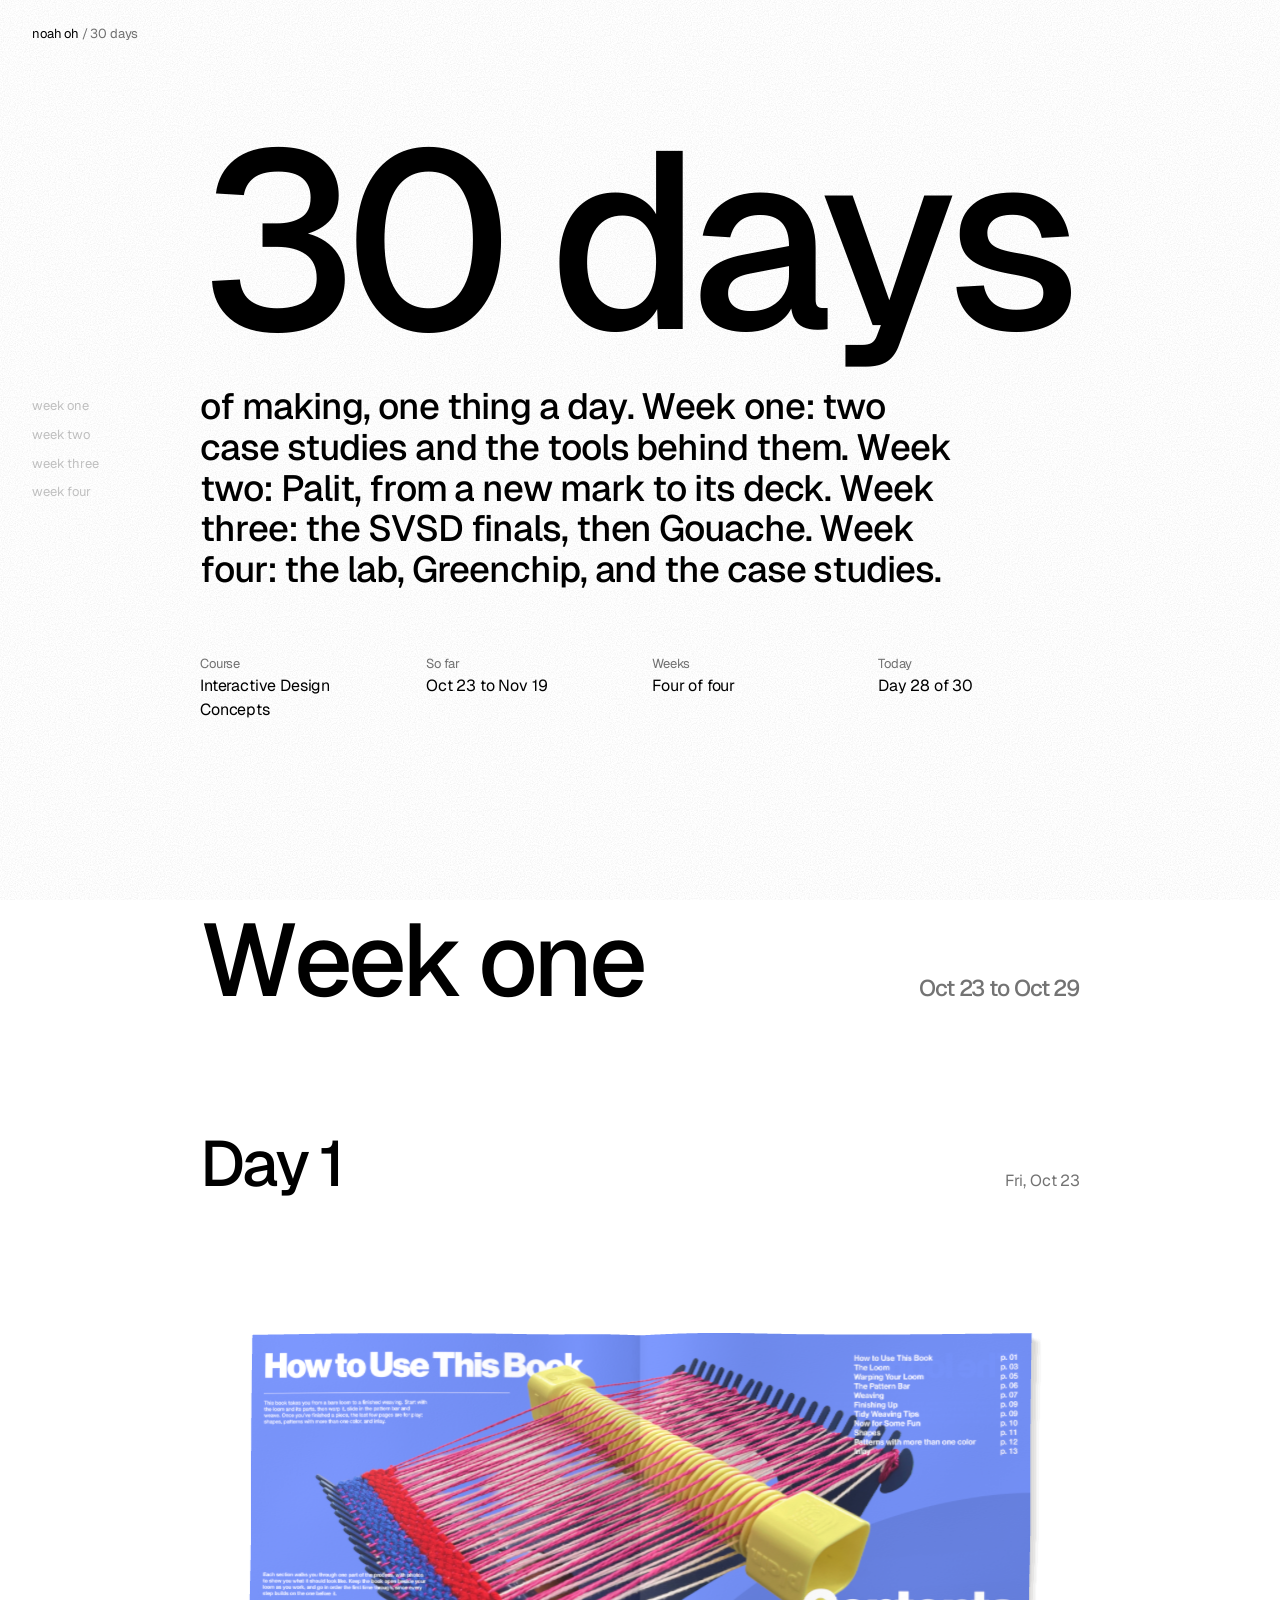
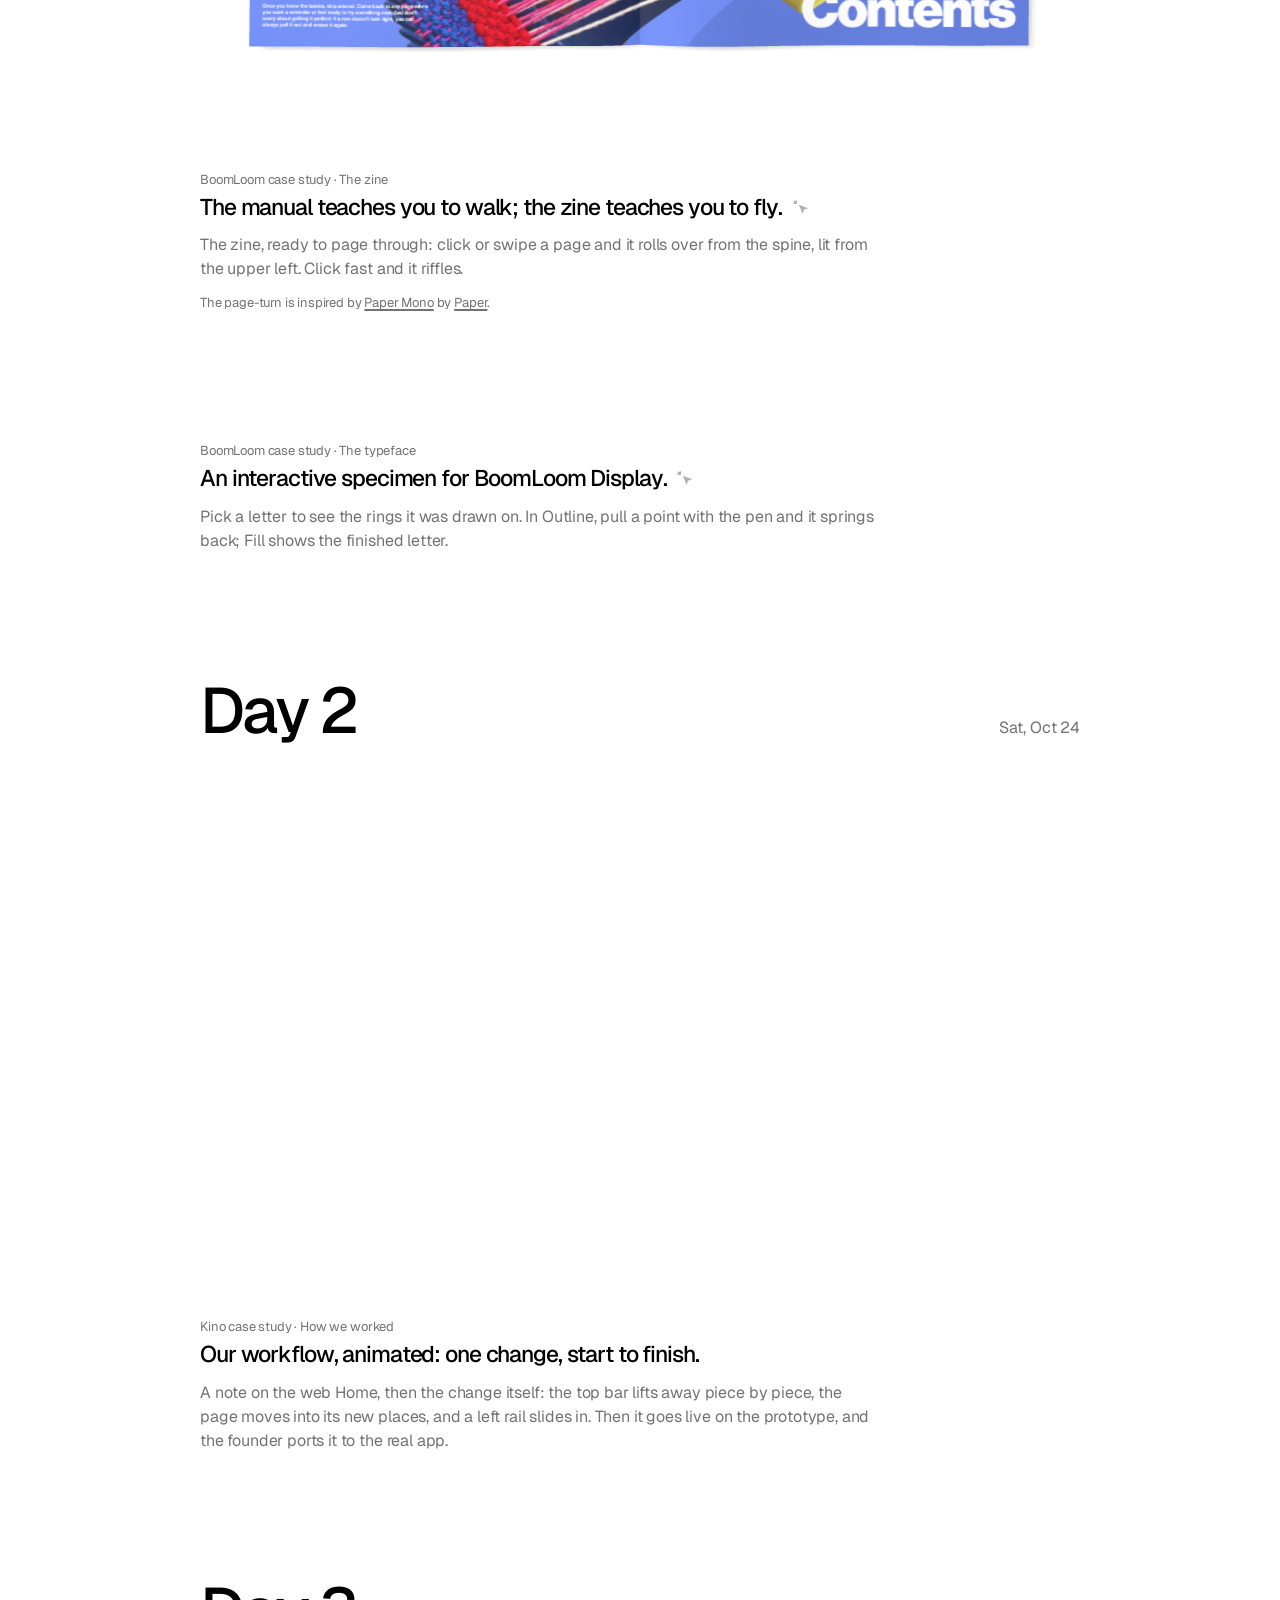
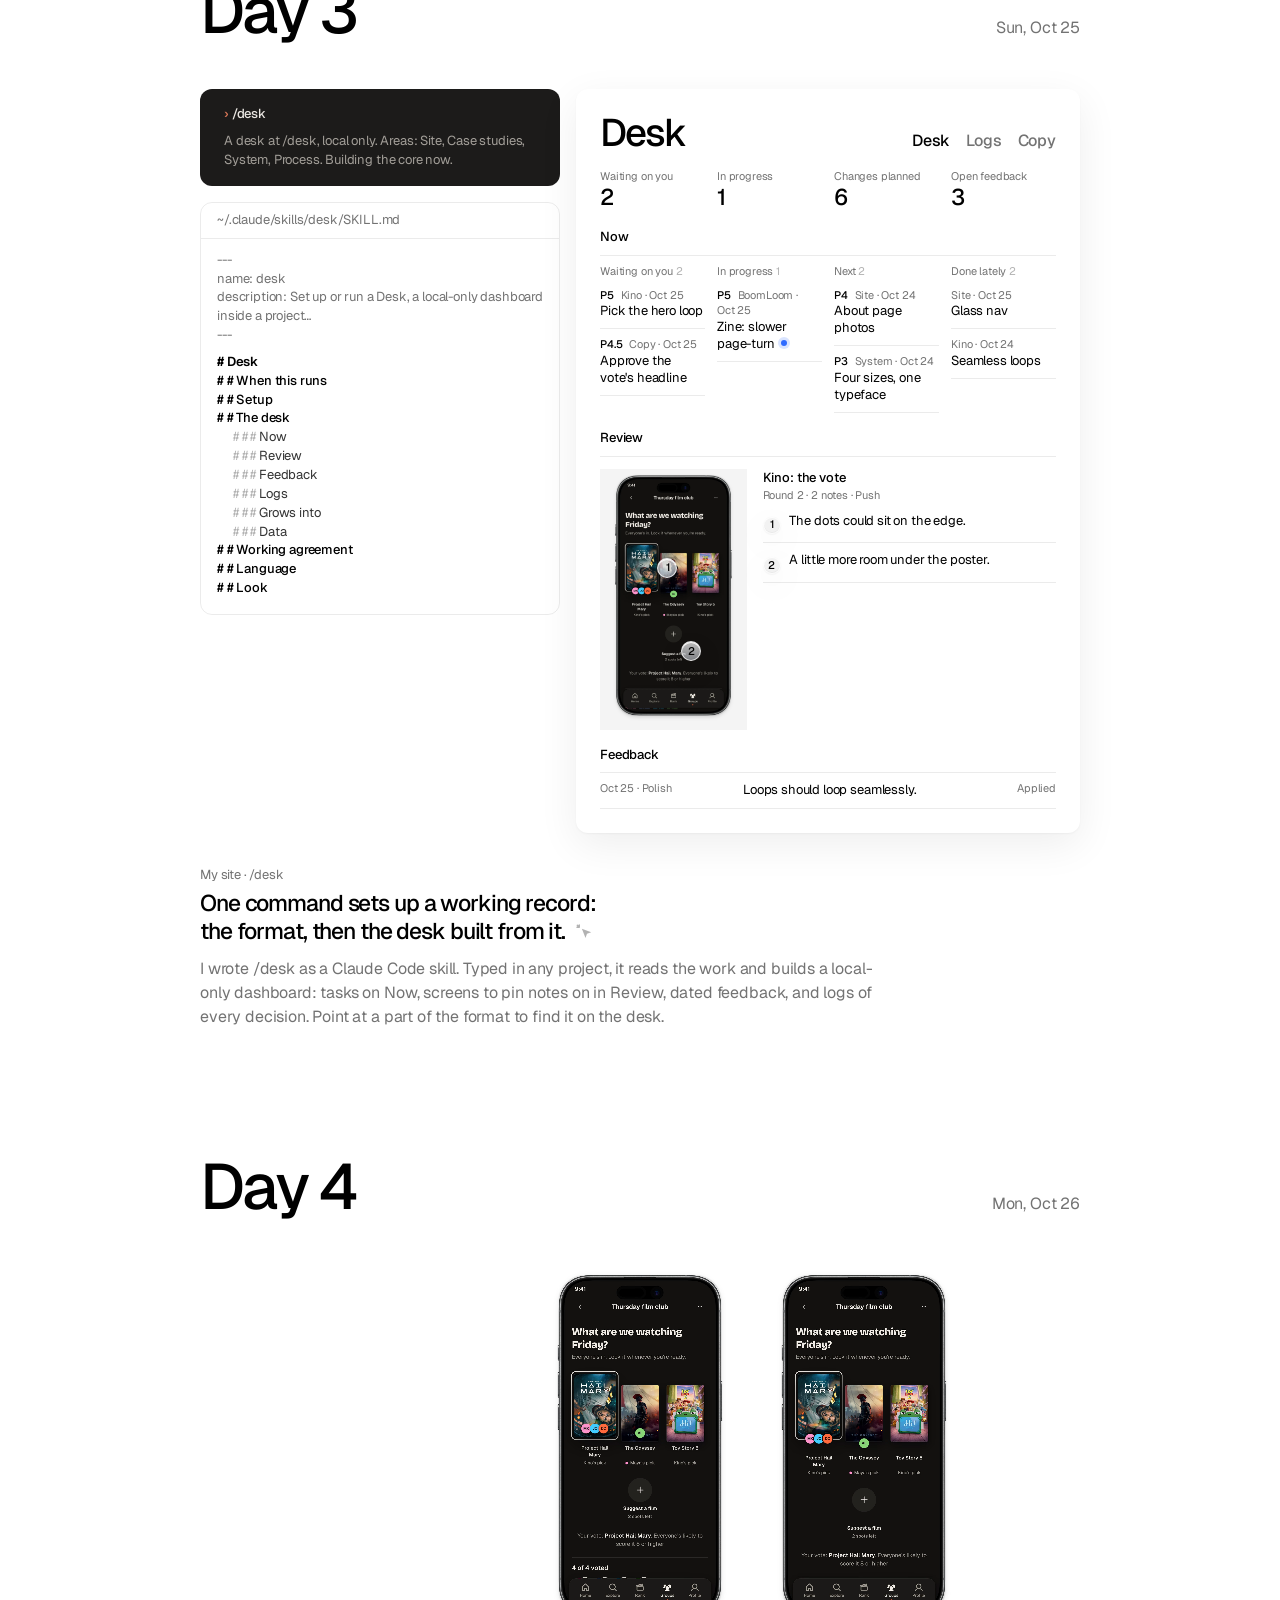
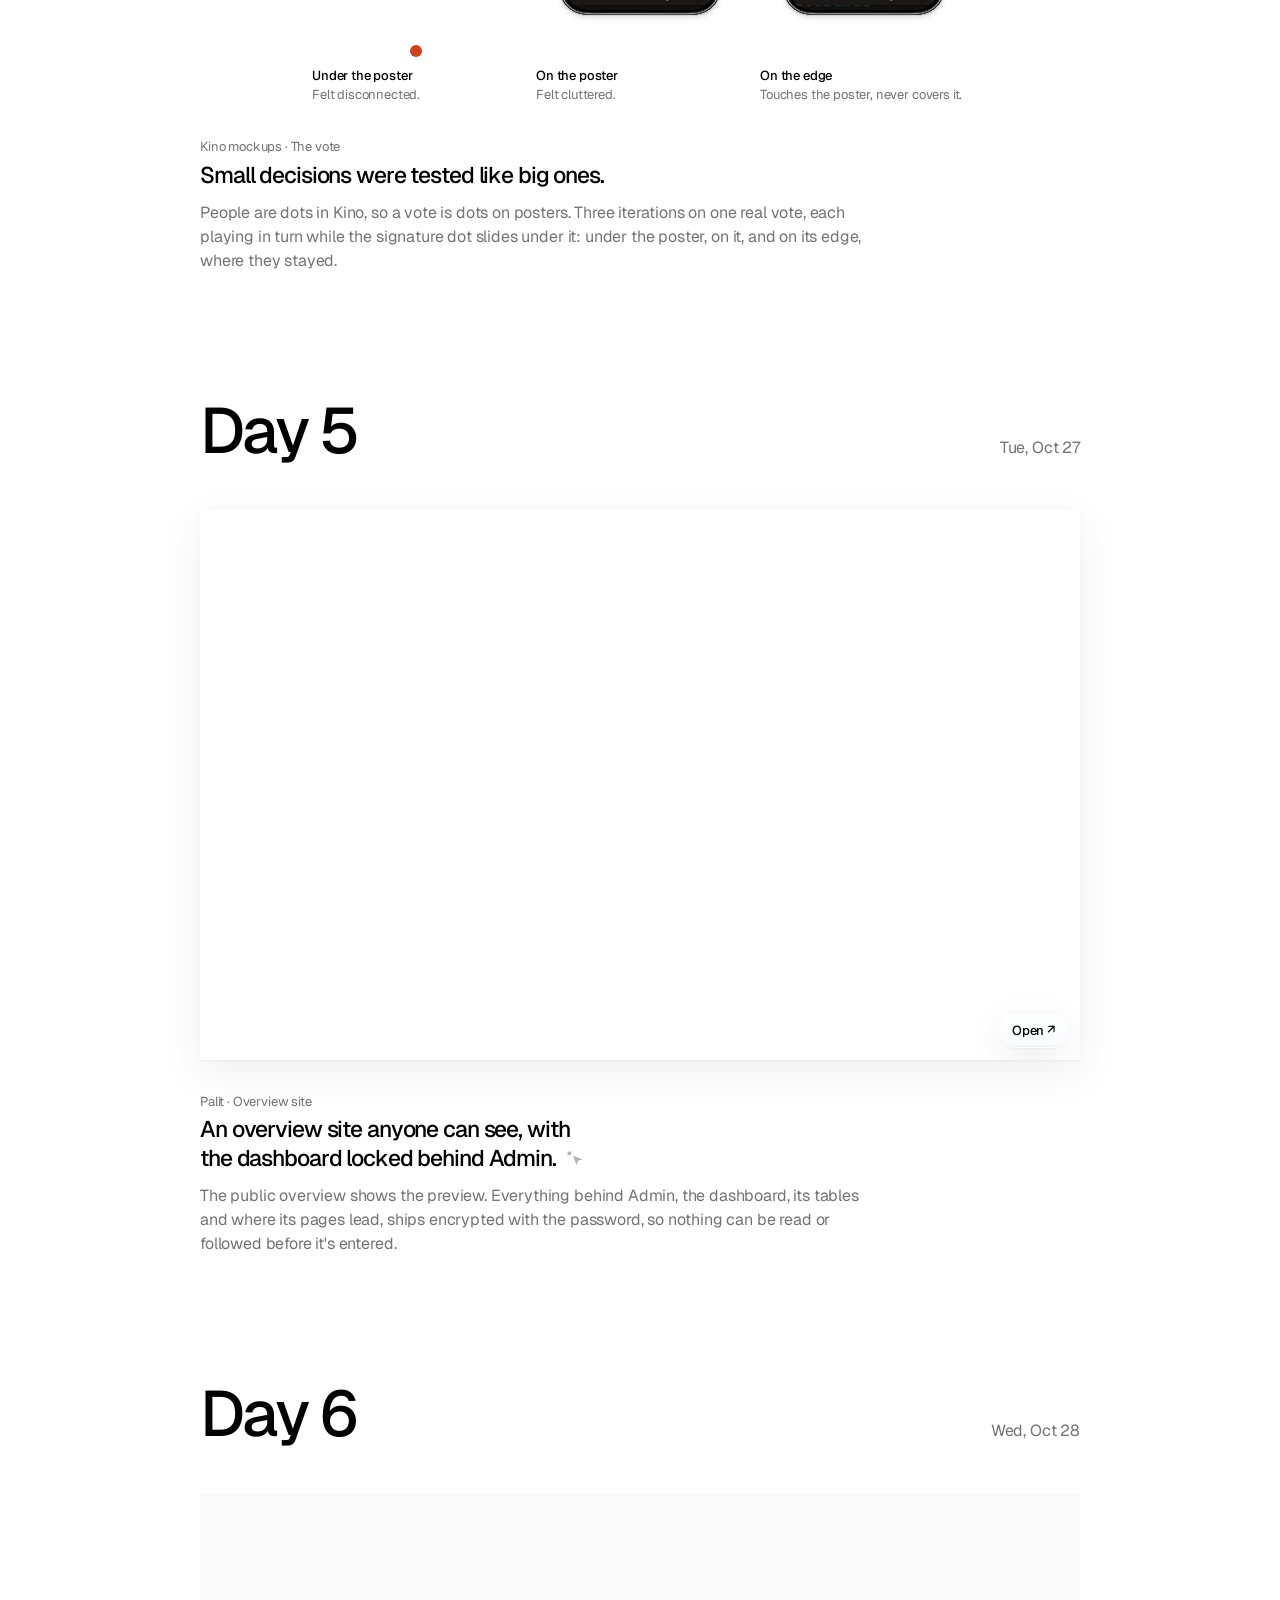
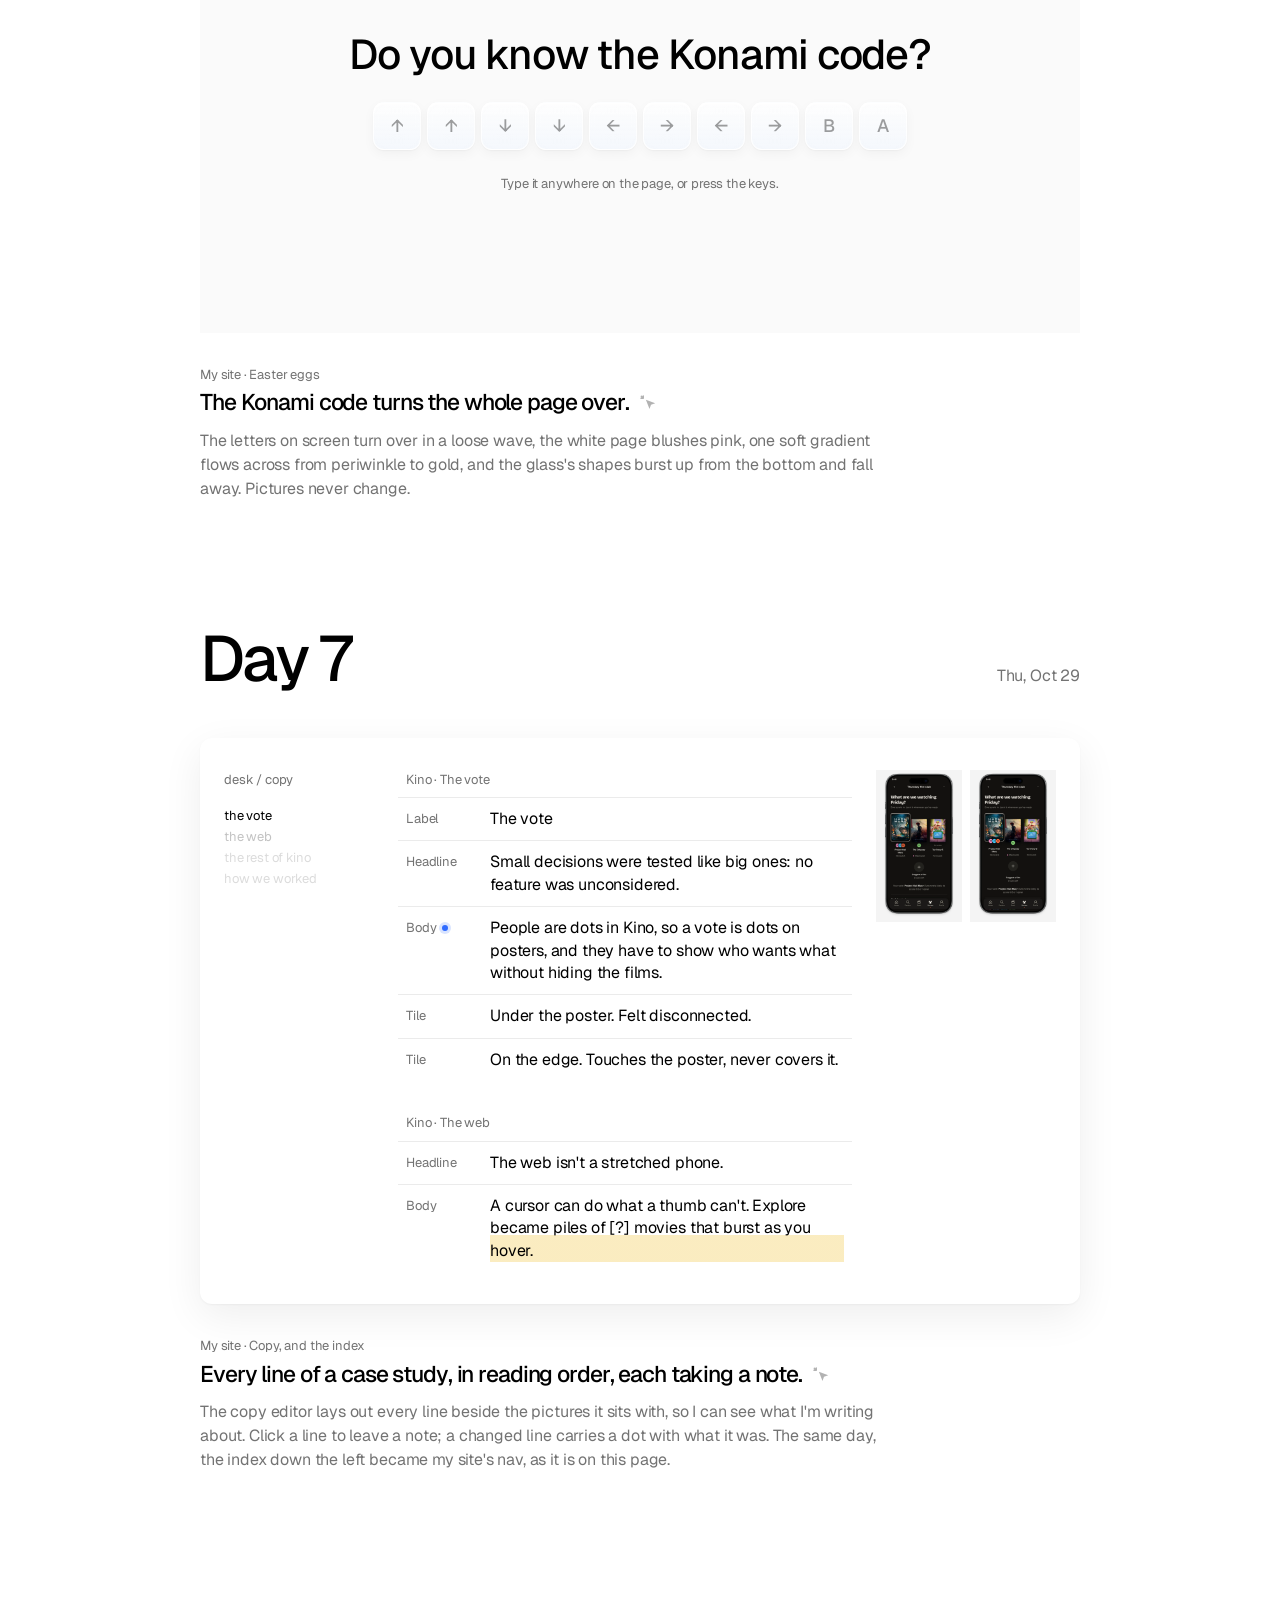
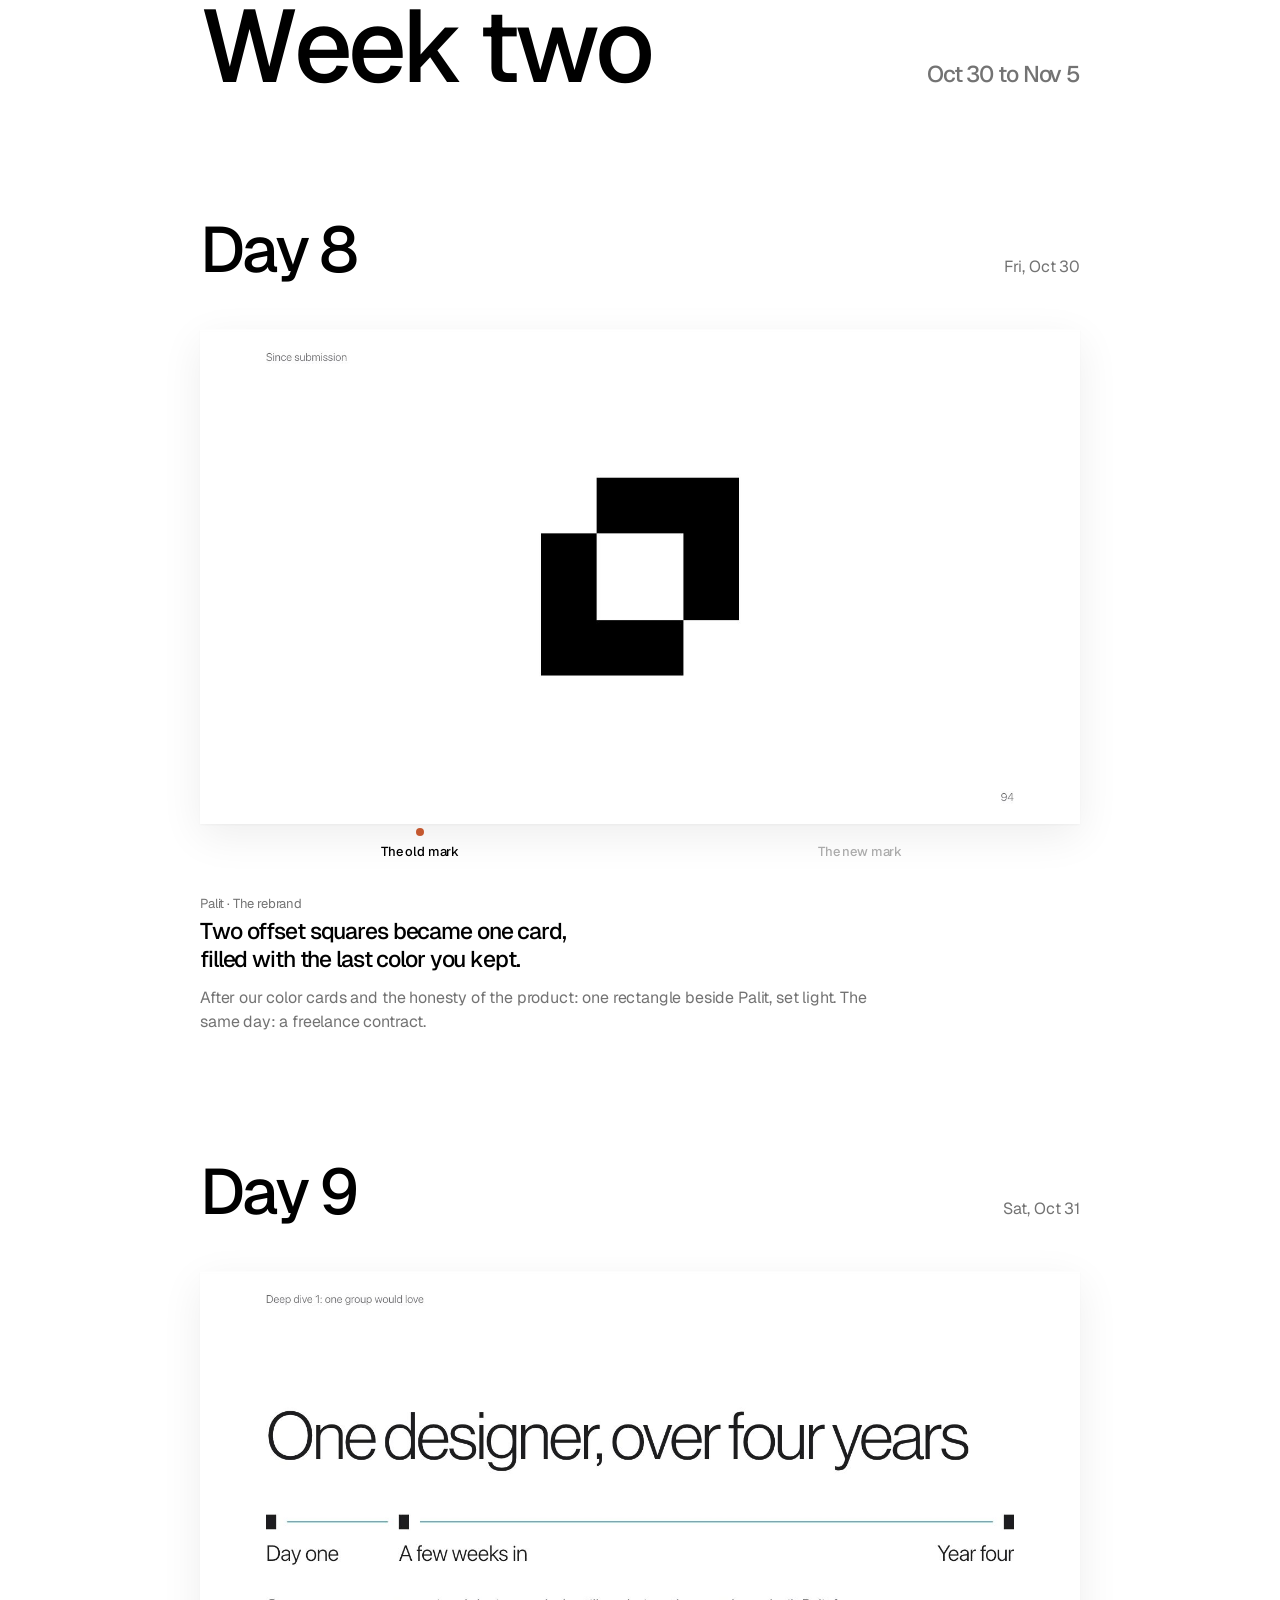
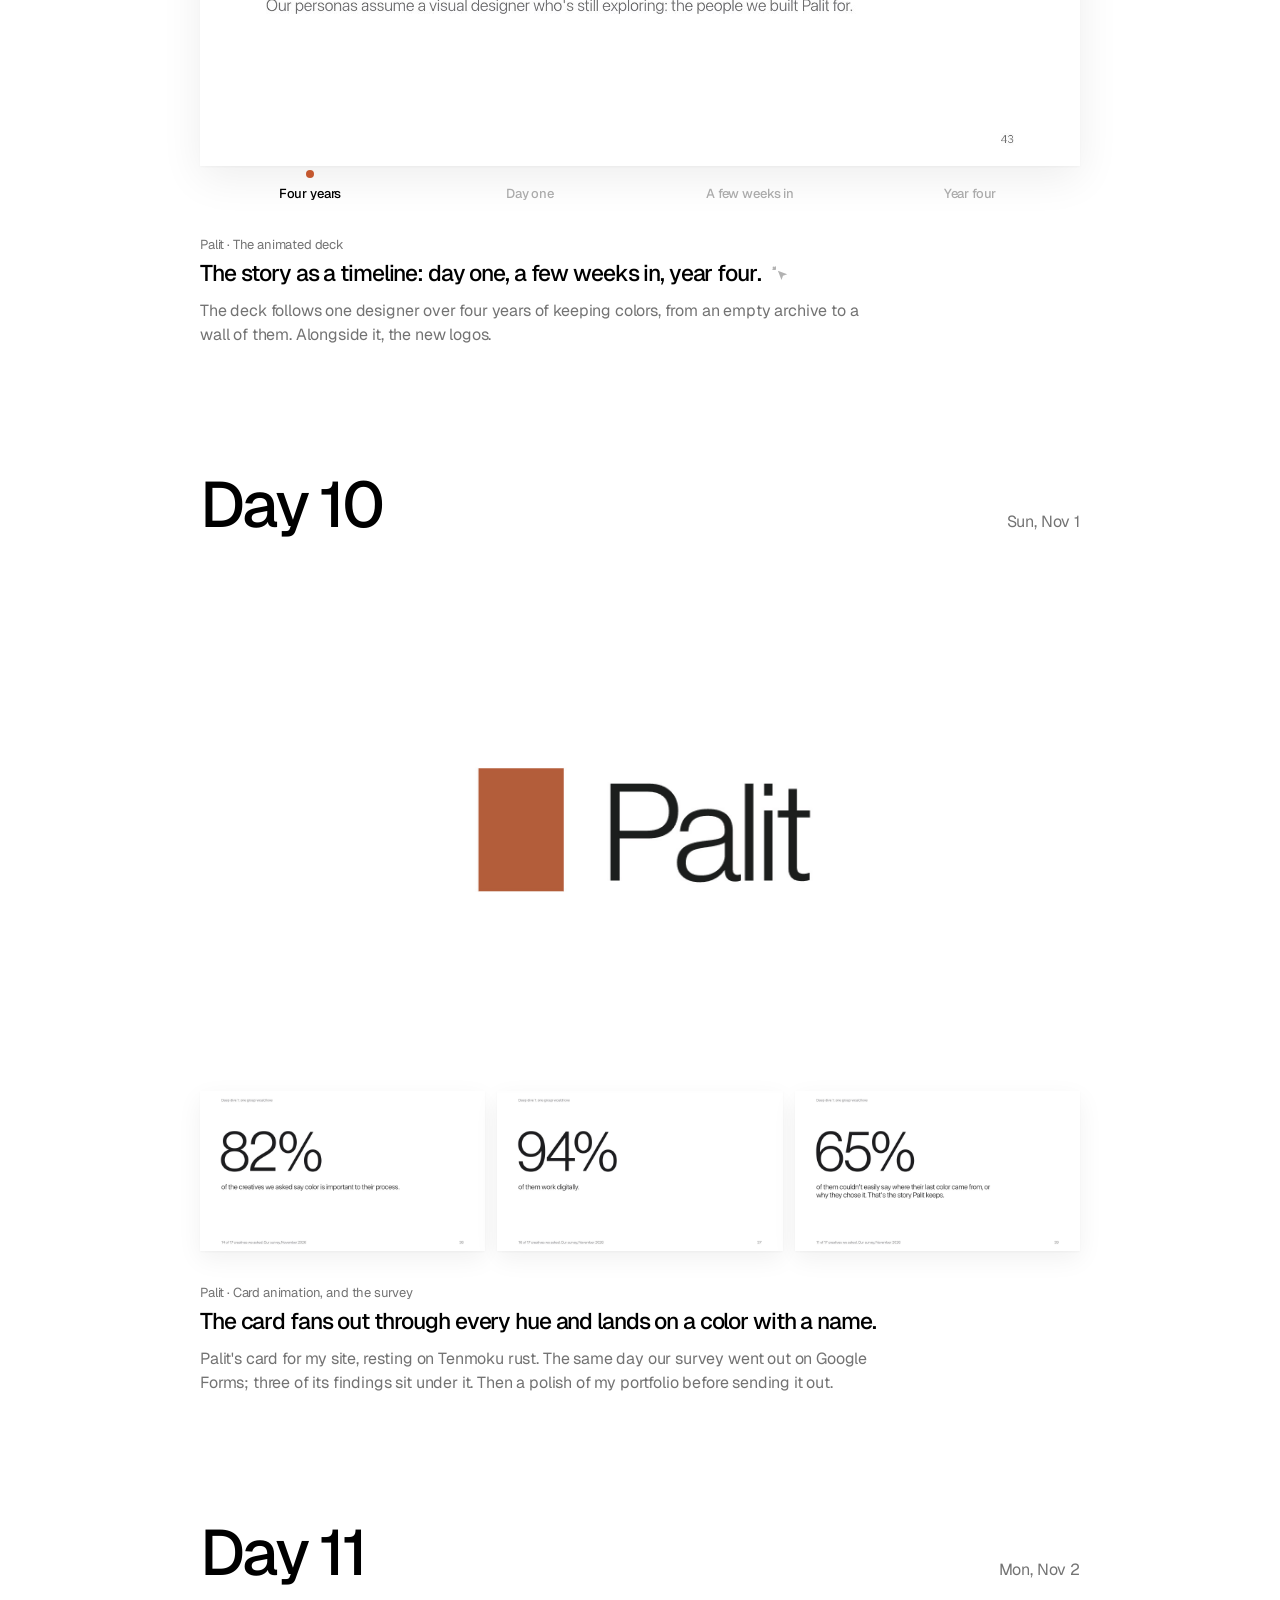
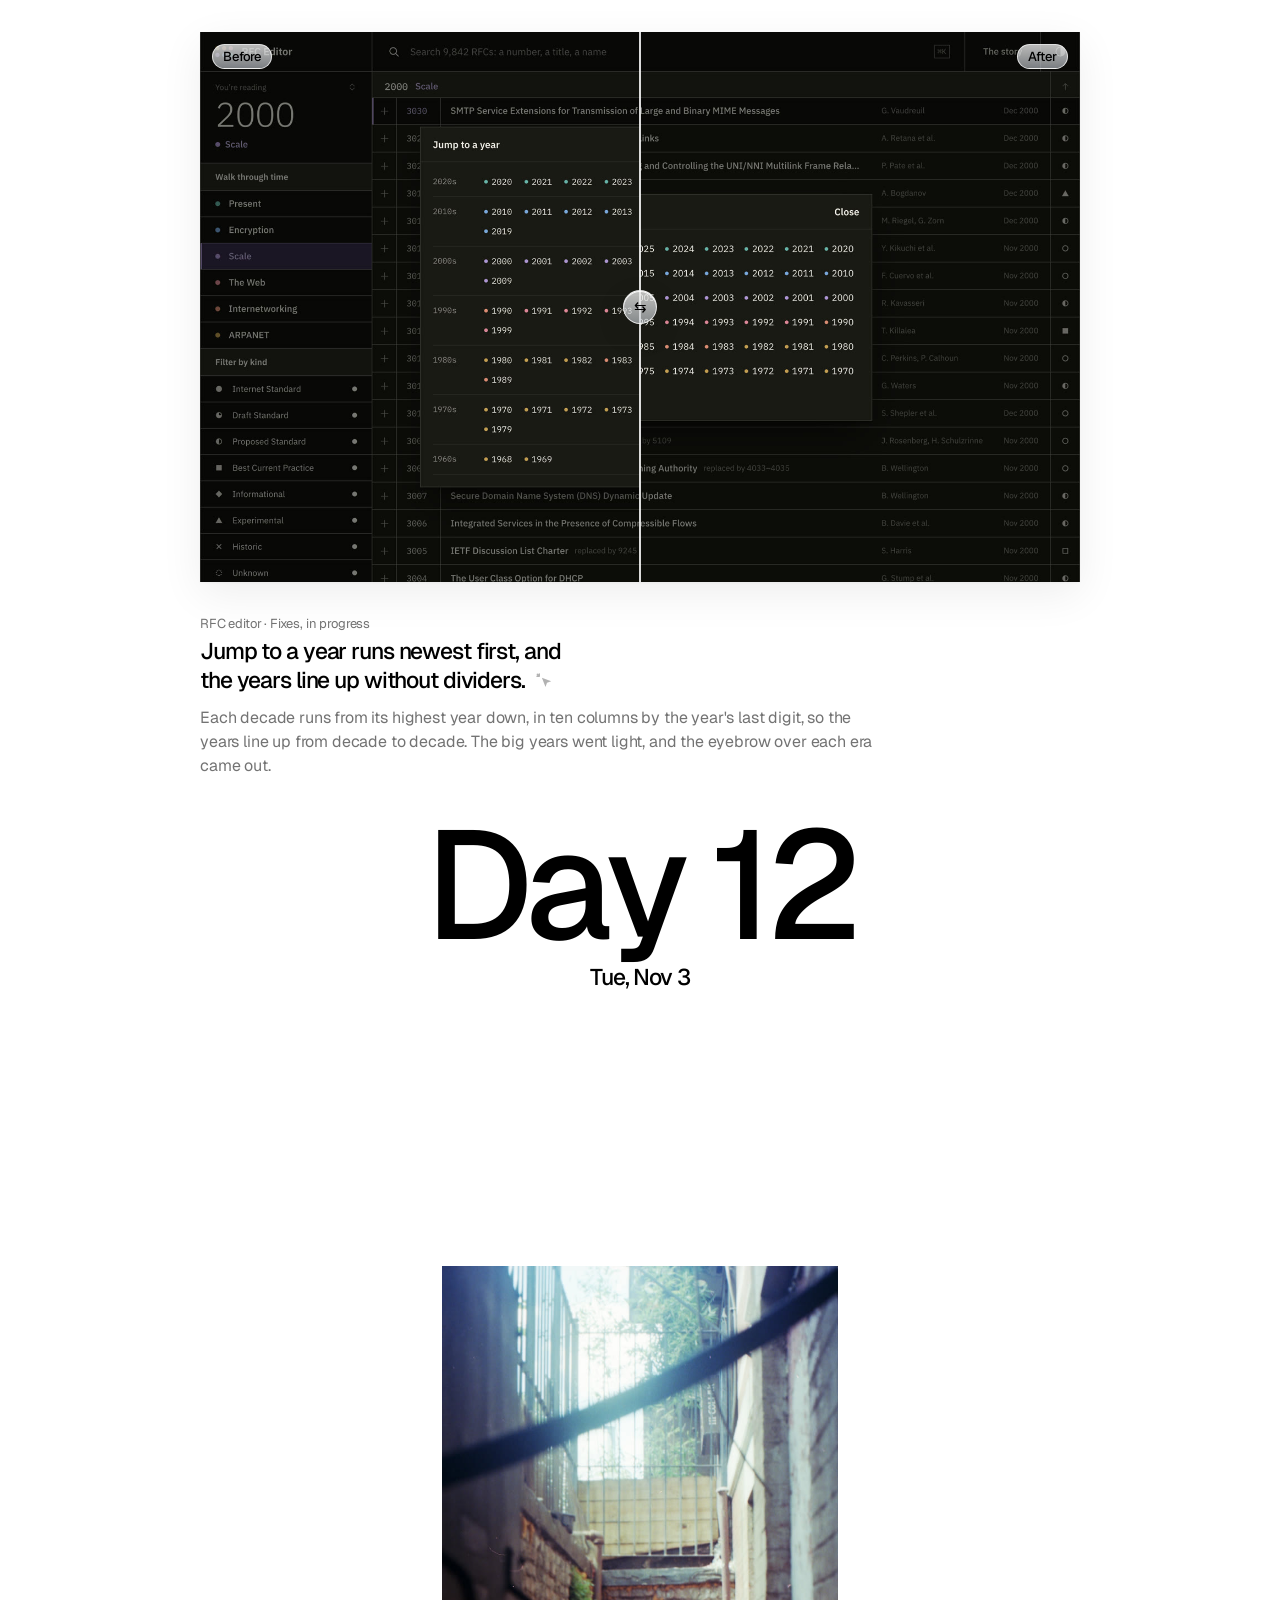
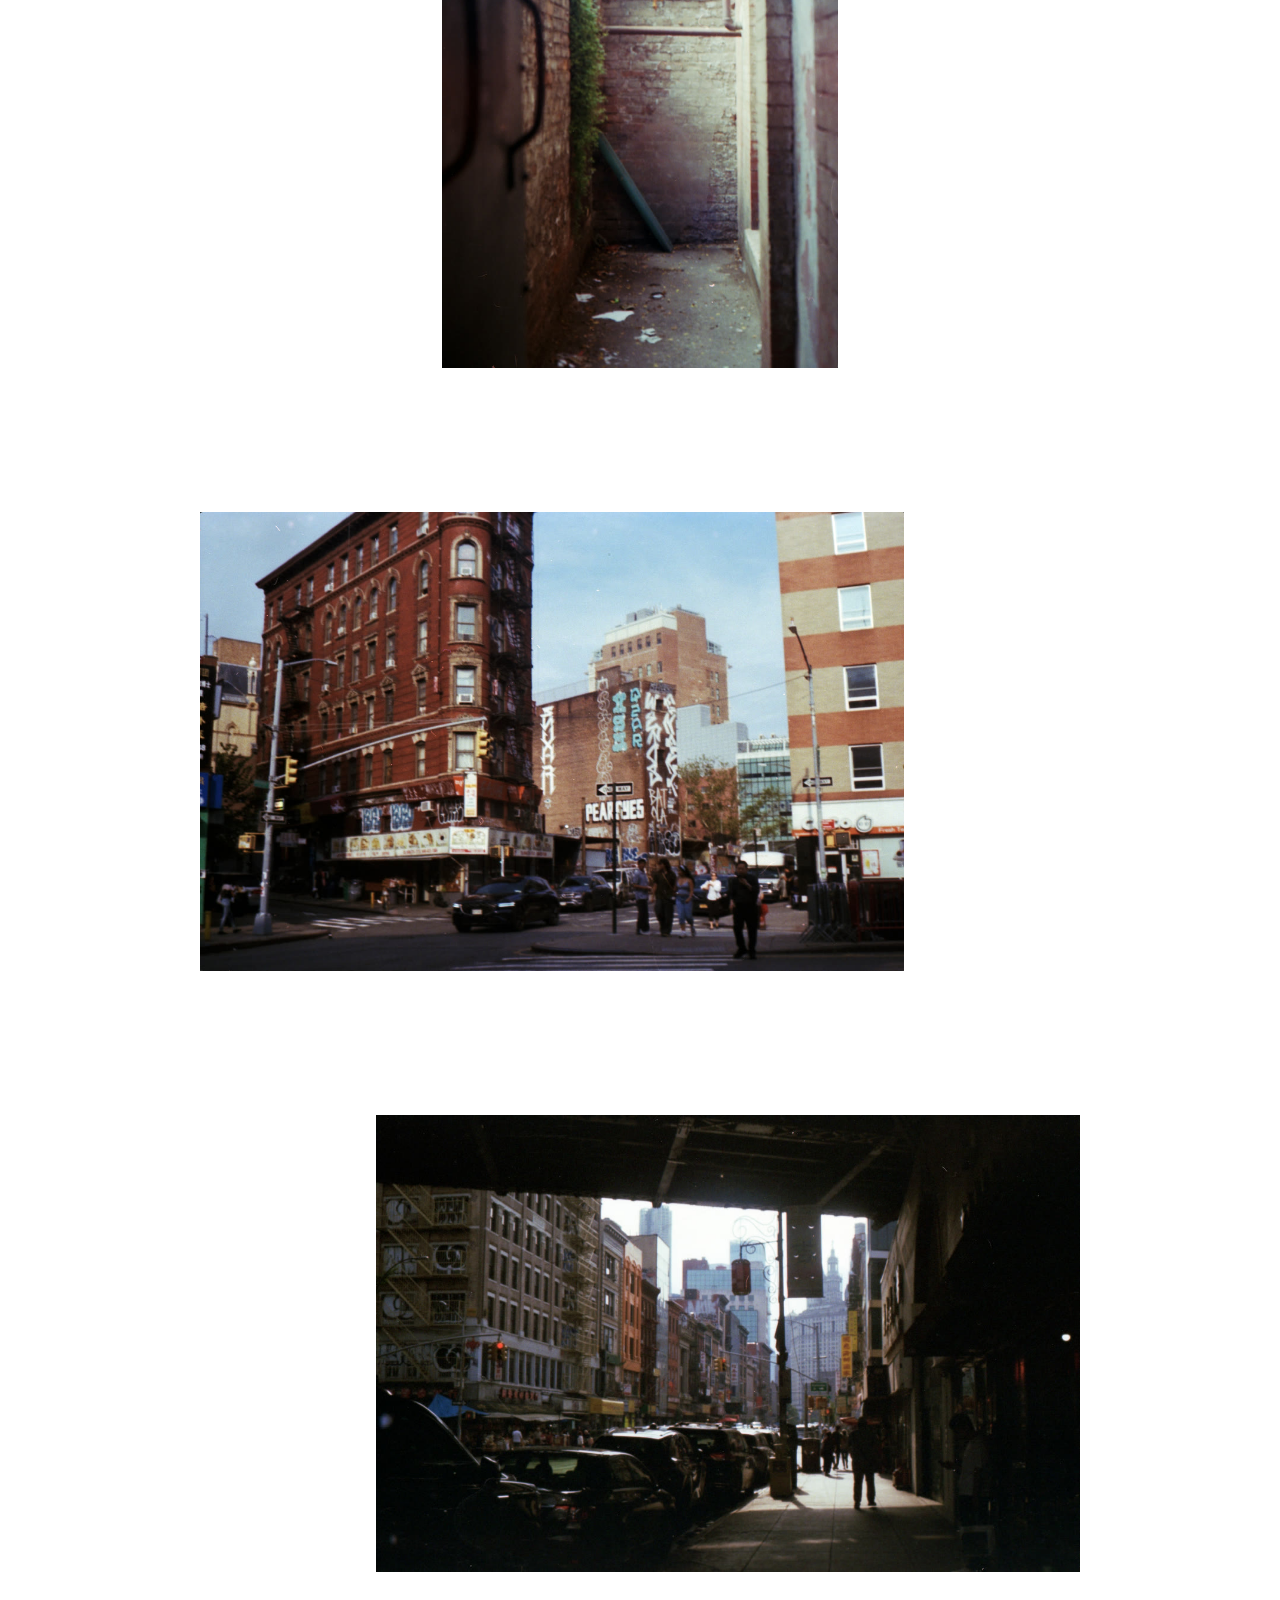
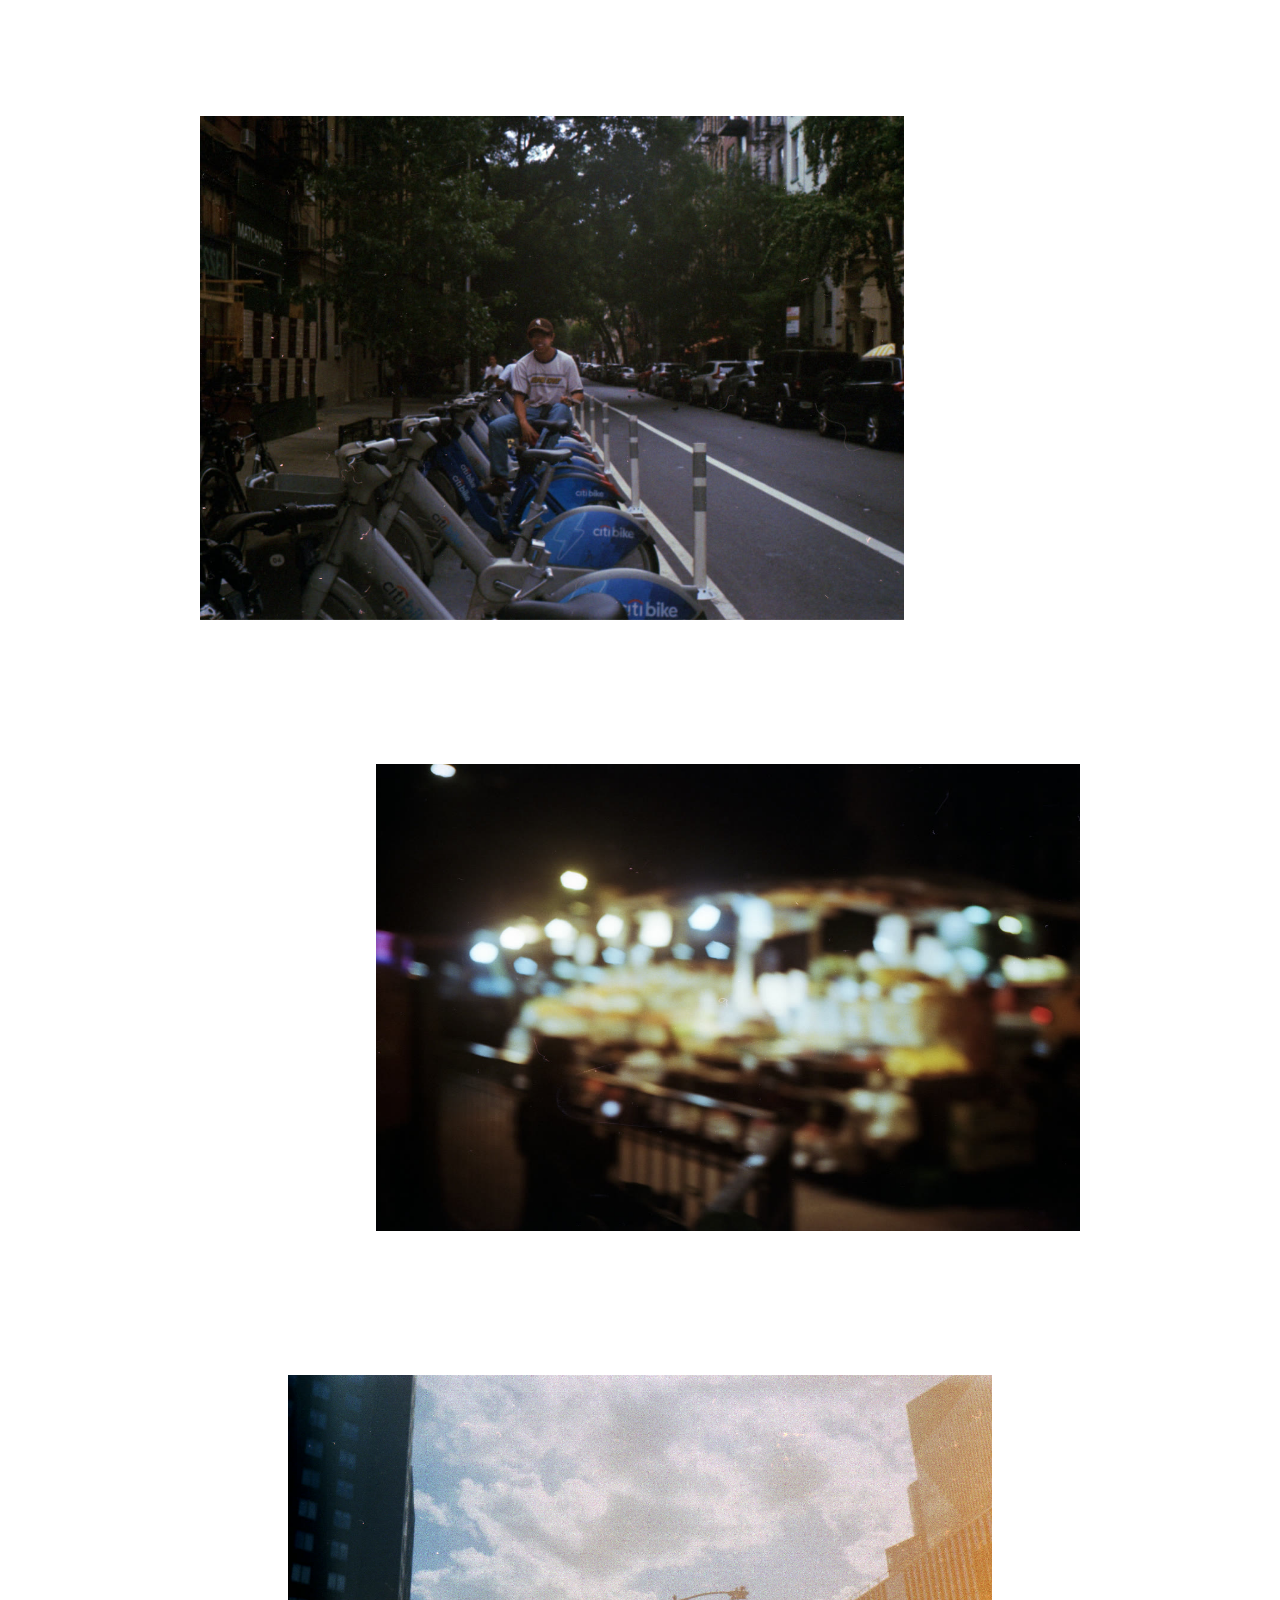
==== commit eb14e63d: "Week four: days 22 to 28, each with what was tried that day Greenchip's two versions (the restrained" ====
--- a/index.html
+++ b/index.html
@@ -10,10 +10,10 @@
 <link rel="preconnect" href="https://fonts.googleapis.com">
 <link rel="preconnect" href="https://fonts.gstatic.com" crossorigin>
 <link rel="stylesheet" href="https://fonts.googleapis.com/css2?family=Geist:wght@400;500;600&display=swap">
-<link rel="stylesheet" href="styles.css">
+<link rel="stylesheet" href="styles.css?v=3ac68dbd">
 <script>document.documentElement.classList.add("js");setTimeout(function(){var r=document.documentElement;if(!("ready" in r.dataset))r.classList.remove("js")},4000)</script>
 <script type="importmap">{ "imports": { "three": "./vendor/three.module.js", "opentype.js": "./vendor/opentype.module.js" } }</script>
-<script type="module" src="main.js"></script>
+<script type="module" src="main.js?v=93b68d4b"></script>
 </head>
 <body>
 
@@ -71,7 +71,18 @@
           <li style="--i: 6"><a href="#d21" data-flip data-link>the dashboard</a></li>
         </ul>
       </li>
-      <li data-soon><span>week four</span></li>
+      <li data-week="week-four">
+        <a href="#week-four" data-flip data-link>week four</a>
+        <ul class="days drop" style="--rows: 7">
+          <li style="--i: 0"><a href="#d22" data-flip data-link>greenchip</a></li>
+          <li style="--i: 1"><a href="#d23" data-flip data-link>flipbook scroll</a></li>
+          <li style="--i: 2"><a href="#d24" data-flip data-link>palit reviews</a></li>
+          <li style="--i: 3"><a href="#d25" data-flip data-link>unmute</a></li>
+          <li style="--i: 4"><a href="#d26" data-flip data-link>the module</a></li>
+          <li style="--i: 5"><a href="#d27" data-flip data-link>selected work</a></li>
+          <li style="--i: 6"><a href="#d28" data-flip data-link>gouache research</a></li>
+        </ul>
+      </li>
     </ul>
   </nav>
 </div>
@@ -80,12 +91,12 @@
 
   <section class="lander" id="top">
     <h1 class="name" data-flip data-link data-exact data-fit>30 days</h1>
-    <p class="sentence" data-flip data-link>of making, one thing a day. Week one: two case studies and the tools behind them. Week two: Palit, from a new mark to its deck. Week three: the SVSD finals, then Gouache.</p>
+    <p class="sentence" data-flip data-link>of making, one thing a day. Week one: two case studies and the tools behind them. Week two: Palit, from a new mark to its deck. Week three: the SVSD finals, then Gouache. Week four: the lab, Greenchip, and the case studies.</p>
     <dl class="facts">
       <div><dt>Course</dt><dd>Interactive Design Concepts</dd></div>
-      <div><dt>So far</dt><dd>Oct 23 to Nov 12</dd></div>
-      <div><dt>Weeks</dt><dd>Three of four</dd></div>
-      <div><dt>Today</dt><dd>Day 21 of 30</dd></div>
+      <div><dt>So far</dt><dd>Oct 23 to Nov 19</dd></div>
+      <div><dt>Weeks</dt><dd>Four of four</dd></div>
+      <div><dt>Today</dt><dd>Day 28 of 30</dd></div>
     </dl>
   </section>
 
@@ -743,12 +754,243 @@
     </section>
   </section>
 
+  <!-- Week four: each day a main piece, then a row of what else was made or tried that day -->
+  <section class="week" id="week-four">
+    <header class="week-head" data-reveal>
+      <h2 class="week-n" data-flip>Week four</h2>
+      <p class="week-dates">Nov 13 to Nov 19</p>
+    </header>
+
+    <!-- Day 22 -->
+    <section class="day" id="d22" data-day="d22, greenchip">
+      <header class="day-head" data-reveal>
+        <h2 class="day-n" data-flip>Day 22</h2>
+        <p class="day-date">Fri, Nov 13</p>
+      </header>
+      <div class="piece" data-reveal>
+        <div class="frame" data-frame data-w="1440" data-h="900">
+          <div class="frame-inner">
+            <iframe src="assets/week4/greenchip/index.html" title="Greenchip's sign-up site, the restrained version, working" loading="lazy"></iframe>
+          </div>
+        </div>
+      </div>
+      <div class="words" data-reveal>
+        <p class="label">Greenchip · The sign-up site, two ways</p>
+        <h3 class="headline"><span data-flip>Two versions for the call: one decorated, one restrained.</span><span class="mark" data-mark="The restrained version, live. Click the circle at the top to step back, then pick a page."></span></h3>
+        <p class="body">The nav became one hairline circle: click it and the page steps back into a library of every page. The decorated version hangs them on a wall of the community's art. The restrained one keeps a straight row and slides the others aside as you step in.</p>
+      </div>
+      <div class="tried" data-tiles data-reveal>
+        <p class="label">Also that day</p>
+        <ul class="tried-row" style="--count: 3">
+          <li><figure class="tile"><img src="assets/week4/tiles/gc-a-wall.jpg" alt="Version A: the pages hung on a dark wall of blurred art" loading="lazy"></figure><p class="tried-t">A, decorated</p><p class="tried-b">Every page hung on a wall of art.</p></li>
+          <li><figure class="tile"><img src="assets/week4/tiles/gc-a-step.jpg" alt="Version A mid-move: the page shrinking into a card on the wall" loading="lazy"></figure><p class="tried-t">Stepping back</p><p class="tried-b">The page becomes a card on the wall.</p></li>
+          <li><figure class="tile"><img src="assets/week4/tiles/gc-b-library.jpg" alt="Version B's library: four green pages in a straight row over one blurred artwork" loading="lazy"></figure><p class="tried-t">B, restrained</p><p class="tried-b">One artwork behind a straight row.</p></li>
+        </ul>
+      </div>
+    </section>
+
+    <!-- Day 23 -->
+    <section class="day" id="d23" data-day="d23, flipbook scroll">
+      <header class="day-head" data-reveal>
+        <h2 class="day-n" data-flip>Day 23</h2>
+        <p class="day-date">Sat, Nov 14</p>
+      </header>
+      <div class="piece" data-reveal>
+        <figure class="loop loop-wide" data-loop>
+          <video muted loop playsinline preload="none" poster="assets/week4/films/flipbook-poster.jpg" data-mp4="assets/week4/films/flipbook.mp4"
+            aria-label="Flipbook Scroll: a strip of photos from one moment, scrolled slowly, then faster and faster until the moment plays like a flipbook, then coasting to a stop"></video>
+        </figure>
+      </div>
+      <div class="words" data-reveal>
+        <p class="label">Lab · Flipbook Scroll</p>
+        <h3 class="headline"><span data-flip>An endless strip of photos that plays like a flipbook the faster you scroll.</span></h3>
+        <p class="body">Scroll slowly and they're single frames of a moment from my life; scroll fast and the moment plays. There's no trick to it, only a weighted scroll with inertia and a cap on its speed. It's public on its own page, <a class="inline" href="https://noahohstudio.github.io/flipbook-scroll/" target="_blank" rel="noopener">Flipbook Scroll</a>.</p>
+      </div>
+      <div class="tried lab" data-tiles data-reveal>
+        <p class="label">noaoh.com · The lab, trimmed to four, each name fading in on hover</p>
+        <ul class="tried-row" style="--count: 4">
+          <li><figure class="tile"><video muted loop playsinline preload="none" poster="assets/week4/tiles/flipbook-window-poster.jpg" data-mp4="assets/week4/tiles/flipbook-window.mp4" aria-label="Flipbook Scroll's lab card: the strip in a quiet desktop window"></video></figure><p class="tried-t">Flipbook Scroll</p></li>
+          <li><figure class="tile"><video muted loop playsinline preload="none" poster="assets/week4/tiles/outcome-poster.jpg" data-mp4="assets/week4/tiles/outcome.mp4" aria-label="Outcome Web Tool: fluid logos morphing and changing color"></video></figure><p class="tried-t">Outcome Web Tool</p></li>
+          <li><figure class="tile"><video muted loop playsinline preload="none" poster="assets/week4/tiles/monograms-poster.jpg" data-mp4="assets/week4/tiles/monograms.mp4" aria-label="Script monograms drawing themselves"></video></figure><p class="tried-t">Monograms</p></li>
+          <li><figure class="tile"><video muted loop playsinline preload="none" poster="assets/week4/tiles/dels-bridge-poster.jpg" data-mp4="assets/week4/tiles/dels-bridge.mp4" aria-label="Del's Bridge in motion"></video></figure><p class="tried-t">Del's Bridge</p></li>
+        </ul>
+      </div>
+    </section>
+
+    <!-- Day 24 -->
+    <section class="day" id="d24" data-day="d24, palit reviews">
+      <header class="day-head" data-reveal>
+        <h2 class="day-n" data-flip>Day 24</h2>
+        <p class="day-date">Sun, Nov 15</p>
+      </header>
+      <div class="piece" data-reveal>
+        <div class="features" data-features>
+          <div class="feat-frames">
+            <video muted playsinline preload="none" poster="assets/week4/films/palit-dial-poster.jpg" data-mp4="assets/week4/films/palit-dial.mp4" aria-label="The dial: every palette you've kept, day by day, as rows of color"></video>
+            <video muted playsinline preload="none" poster="assets/week4/films/palit-deck-poster.jpg" data-mp4="assets/week4/films/palit-deck.mp4" aria-label="The deck: all 128 slides laid out, and the 14 that were cut"></video>
+            <video muted playsinline preload="none" poster="assets/week4/films/palit-cards-poster.jpg" data-mp4="assets/week4/films/palit-cards.mp4" aria-label="The cards: each color with where it was found, Hyacinth red, Prussian blue, Majorelle blue"></video>
+            <video muted playsinline preload="none" poster="assets/week4/films/palit-pick-poster.jpg" data-mp4="assets/week4/films/palit-pick.mp4" aria-label="Picking: a color lifted from a photo of crocoite, straight into a palette"></video>
+          </div>
+          <ol class="seq-steps"><li>Dial</li><li>Deck</li><li>Cards</li><li>Picking</li><li class="seq-dot" aria-hidden="true"></li></ol>
+        </div>
+      </div>
+      <div class="words" data-reveal>
+        <p class="label">Palit · A review screen for every visual</p>
+        <h3 class="headline"><span data-flip>Every visual for the case study on a screen of its own, so each could be judged alone.</span><span class="mark" data-mark="Each plays in turn; click one to go to it."></span></h3>
+        <p class="body">The dial, the deck, the color cards and the picking film each went through their own rounds. The wave dial and the slide deck came out ahead.</p>
+      </div>
+      <div class="tried" data-tiles data-reveal>
+        <p class="label">Gouache · The story's order set, then the first motion sketches</p>
+        <ul class="tried-row" style="--count: 4">
+          <li><figure class="tile"><video muted loop playsinline preload="none" poster="assets/week4/tiles/g-hero-sketch-poster.jpg" data-mp4="assets/week4/tiles/g-hero-sketch.mp4" aria-label="A sketch of the hero: agents at work on a sign-up page"></video></figure><p class="tried-t">Hero</p><p class="tried-b">Agents at work on a real page.</p></li>
+          <li><figure class="tile"><video muted loop playsinline preload="none" poster="assets/week4/tiles/g-real-vs-soft-poster.jpg" data-mp4="assets/week4/tiles/g-real-vs-soft.mp4" aria-label="A watercolor droplet, from real to soft"></video></figure><p class="tried-t">Real or soft</p><p class="tried-b">How wet the paint should look.</p></li>
+          <li><figure class="tile"><video muted loop playsinline preload="none" poster="assets/week4/tiles/g-droplet-life-poster.jpg" data-mp4="assets/week4/tiles/g-droplet-life.mp4" aria-label="A droplet blooming wet, then drying"></video></figure><p class="tried-t">A droplet's life</p><p class="tried-b">Wet while it works, dry when done.</p></li>
+          <li><figure class="tile"><video muted loop playsinline preload="none" poster="assets/week4/tiles/g-families-poster.jpg" data-mp4="assets/week4/tiles/g-families.mp4" aria-label="Three droplets in three families of color, overlapping"></video></figure><p class="tried-t">Families</p><p class="tried-b">Each agent in its own colors.</p></li>
+        </ul>
+      </div>
+    </section>
+
+    <!-- Day 25 -->
+    <section class="day" id="d25" data-day="d25, unmute">
+      <header class="day-head" data-reveal>
+        <h2 class="day-n" data-flip>Day 25</h2>
+        <p class="day-date">Mon, Nov 16</p>
+      </header>
+      <div class="piece" data-reveal>
+        <figure class="loop loop-screen" data-loop>
+          <video muted loop playsinline preload="none" poster="assets/week4/films/unmute-poster.jpg" data-mp4="assets/week4/films/unmute.mp4"
+            aria-label="A large, dull gray unmute button. Pressed, it builds, cuts out for a beat, then floods with pink, orange and yellow light, a speaker module showing through the plastic"></video>
+        </figure>
+      </div>
+      <div class="words" data-reveal>
+        <p class="label">Lab · Unmute</p>
+        <h3 class="headline"><span data-flip>A big, dull gray unmute that bursts into a speaker module when you press it.</span></h3>
+        <p class="body">The start of a visual language for a producer who works across dance music. Under thin plastic sits a speaker module; on the drops, heat-colored light floods up through it, pink with the lows, orange with the middles and yellow with the highs. Recorded here without sound.</p>
+      </div>
+
+      <div class="piece" data-reveal>
+        <figure class="loop loop-wide" data-loop>
+          <video muted loop playsinline preload="none" poster="assets/week4/films/opacity-study-poster.jpg" data-mp4="assets/week4/films/opacity-study.mp4"
+            aria-label="Speaker Module Opacity Study: a soft light drifts under the module's plastic, across the board, the chip and the speaker, then over the shield can and the speaker wires alone"></video>
+        </figure>
+      </div>
+      <div class="words" data-reveal>
+        <p class="label">Lab · Speaker Module Opacity Study</p>
+        <h3 class="headline"><span data-flip>Testing how see-through each part should be, with a light that follows underneath.</span></h3>
+        <p class="body">Every part is a soft silhouette, darker where it's lit, like an x-ray. Moving the light across the board showed which parts read and which disappeared. It joined the lab at noaoh.com that night.</p>
+      </div>
+      <div class="tried" data-tiles data-reveal>
+        <p class="label">Also tried · Parts in 2.5D and 3D, to go with the button</p>
+        <ul class="tried-row" style="--count: 3">
+          <li><figure class="tile"><img src="assets/week4/tiles/parts-shapes.jpg" alt="Forty-eight light gray shapes on one surface: pills, rings, knobs, fans, pebbles" loading="lazy"></figure><p class="tried-t">Shapes</p><p class="tried-b">Forty-eight to choose from.</p></li>
+          <li><figure class="tile"><img src="assets/week4/tiles/parts-movements.jpg" alt="Nine molded parts, each moving its own way with the music" loading="lazy"></figure><p class="tried-t">Movements</p><p class="tried-b">Nine ways a part answers the music.</p></li>
+          <li><figure class="tile"><img src="assets/week4/tiles/exploded.jpg" alt="The unmute lit, its module's layers apart beneath the plastic" loading="lazy"></figure><p class="tried-t">Exploded</p><p class="tried-b">The layers come apart on the drops.</p></li>
+        </ul>
+      </div>
+    </section>
+
+    <!-- Day 26 -->
+    <section class="day" id="d26" data-day="d26, the module">
+      <header class="day-head" data-reveal>
+        <h2 class="day-n" data-flip>Day 26</h2>
+        <p class="day-date">Tue, Nov 17</p>
+      </header>
+      <div class="piece" data-reveal>
+        <div class="seq" data-seq data-every="2000" style="--seq-ar: 1.6; --fade: 450ms">
+          <div class="seq-frames">
+            <img src="assets/week4/stills/module-effects.jpg" alt="Two white VST panels side by side over the glow, Grain and Ether, each with its knobs" data-label="0">
+            <img src="assets/week4/stills/module-grain.jpg" alt="Grain alone: drive, grain and punch" data-label="1" loading="lazy">
+            <img src="assets/week4/stills/module-ether.jpg" alt="Ether alone: size, mix, tone and clip" data-label="2" loading="lazy">
+            <img src="assets/week4/stills/module-effects-lifted.jpg" alt="The VSTs seen through: the boards beneath them, chips, connectors and traces" data-label="3" loading="lazy">
+            <img src="assets/week4/stills/module-about-lifted.jpg" alt="The backplane: a board with a screen-sized cutout, chips at its edges" data-label="4" loading="lazy">
+          </div>
+          <ol class="seq-steps"><li>Two VSTs</li><li>Grain</li><li>Ether</li><li>The boards beneath</li><li>The backplane</li><li class="seq-dot" aria-hidden="true"></li></ol>
+        </div>
+      </div>
+      <div class="words" data-reveal>
+        <p class="label">Lab · Unmute, refined</p>
+        <h3 class="headline"><span data-flip>The VSTs placed, the knobs simplified, and every board made see-through like the rest.</span><span class="mark" data-mark="Click a step to go to it."></span></h3>
+        <p class="body">Two placeholder effects sit below the button: Grain for drive and punch, Ether for a soft-clipped reverb. On a strong beat you can see through them to the boards beneath, and a backplane now sits behind the About.</p>
+      </div>
+      <div class="tried" data-tiles data-reveal>
+        <p class="label">Also that day</p>
+        <ul class="tried-row" style="--count: 4">
+          <li><figure class="tile"><video muted loop playsinline preload="none" poster="assets/week4/tiles/palit-deck-click-poster.jpg" data-mp4="assets/week4/tiles/palit-deck-click.mp4" aria-label="Palit's deck, clicked through slide by slide"></video></figure><p class="tried-t">Palit's deck</p><p class="tried-b">Now something you click through.</p></li>
+          <li><figure class="tile"><img src="assets/week4/tiles/gc-skeleton.jpg" alt="Greenchip's new skeleton in grays: a nav, and a phone blocked out as the hero" loading="lazy"></figure><p class="tried-t">Greenchip, again</p><p class="tried-b">Rethought from a gray skeleton.</p></li>
+          <li><figure class="tile"><img src="assets/week4/tiles/gc-chip.jpg" alt="A green wait-list pop-up over a gray page" loading="lazy"></figure><p class="tried-t">The green chip</p><p class="tried-b">A wait list that folds into a chip.</p></li>
+          <li><figure class="tile"><video muted loop playsinline preload="none" poster="assets/week4/tiles/g-paint-poster.jpg" data-mp4="assets/week4/tiles/g-paint.mp4" aria-label="Gouache's paint, one droplet blooming"></video></figure><p class="tried-t">Gouache, round 4</p><p class="tried-b">Films for the case study.</p></li>
+        </ul>
+      </div>
+    </section>
+
+    <!-- Day 27 -->
+    <section class="day" id="d27" data-day="d27, selected work">
+      <header class="day-head" data-reveal>
+        <h2 class="day-n" data-flip>Day 27</h2>
+        <p class="day-date">Wed, Nov 18</p>
+      </header>
+      <!-- The home page's Selected work, in its new order, each card's cover playing -->
+      <div class="piece" data-reveal>
+        <ol class="work-grid" data-tiles>
+          <li><figure class="tile"><video muted loop playsinline preload="none" poster="assets/week4/tiles/sel-palit-poster.jpg" data-mp4="assets/week4/tiles/sel-palit.mp4" aria-label="Palit's card: the wordmark slides into a fan of colors and back"></video></figure><p class="tried-t">Palit</p><p class="tried-b">Product design, designathon</p></li>
+          <li><figure class="tile"><video muted loop playsinline preload="none" poster="assets/week4/tiles/sel-kino-poster.jpg" data-mp4="assets/week4/tiles/sel-kino.mp4" aria-label="Kino's card: the splash, then four versions of Home"></video></figure><p class="tried-t">Kino</p><p class="tried-b">Product designer, front-end dev</p></li>
+          <li><figure class="tile"><video muted loop playsinline preload="none" poster="assets/week4/tiles/sel-gouache-poster.jpg" data-mp4="assets/week4/tiles/sel-gouache.mp4" aria-label="Gouache's card: the rail inside a MacBook, opening into the full dashboard as the laptop moves around it"></video></figure><p class="tried-t">Gouache</p><p class="tried-b">Product designer, designathon</p></li>
+          <li><figure class="tile"><video muted loop playsinline preload="none" poster="assets/week4/tiles/sel-boomloom-poster.jpg" data-mp4="assets/week4/tiles/sel-boomloom.mp4" aria-label="BoomLoom's card: the wordmark drawn over its construction lines, then filled white on blue"></video></figure><p class="tried-t">BoomLoom Looms</p><p class="tried-b">Packaging + visual designer, product strategy</p></li>
+        </ol>
+      </div>
+      <div class="words" data-reveal>
+        <p class="label">noaoh.com · Selected work</p>
+        <h3 class="headline"><span data-flip>Palit ready to ship, Gouache in a MacBook, and the work in a new order.</span></h3>
+        <p class="body">Palit, Kino, Gouache, then BoomLoom. Gouache's hero became the MacBook: its rail stays in the middle as the laptop moves around it and opens into the dashboard. Both case studies' reviews moved onto their own pages.</p>
+      </div>
+      <div class="tried" data-tiles data-reveal>
+        <p class="label">Also that day</p>
+        <ul class="tried-row" style="--count: 4">
+          <li><figure class="tile"><img src="assets/week4/tiles/page-palit.jpg" alt="The top of Palit's case study: its title, then the wordmark card" loading="lazy"></figure><p class="tried-t">Palit's page</p><p class="tried-b">Marked ready to ship.</p></li>
+          <li><figure class="tile"><img src="assets/week4/tiles/page-gouache.jpg" alt="The top of Gouache's case study: its title, then the dashboard in a MacBook" loading="lazy"></figure><p class="tried-t">Gouache's page</p><p class="tried-b">The MacBook as its hero.</p></li>
+          <li><figure class="tile"><video muted loop playsinline preload="none" poster="assets/week4/tiles/g-board-poster.jpg" data-mp4="assets/week4/tiles/g-board.mp4" aria-label="The icon board: dots, heat maps, pebbles, ink, watercolor and pastel"></video></figure><p class="tried-t">The icon board</p><p class="tried-b">Every take, on one board.</p></li>
+          <li><figure class="tile"><video muted loop playsinline preload="none" poster="assets/week4/tiles/g-journey-poster.jpg" data-mp4="assets/week4/tiles/g-journey.mp4" aria-label="The journey: asking, watching, answering and seeing what changed, in one film"></video></figure><p class="tried-t">The journey</p><p class="tried-b">Ask, watch, answer, in one film.</p></li>
+        </ul>
+      </div>
+    </section>
+
+    <!-- Day 28 -->
+    <section class="day" id="d28" data-day="d28, gouache research">
+      <header class="day-head" data-reveal>
+        <h2 class="day-n" data-flip>Day 28</h2>
+        <p class="day-date">Thu, Nov 19</p>
+      </header>
+      <div class="piece" data-reveal>
+        <div class="seq" data-seq data-every="3200" style="--seq-ar: 16 / 9; --fade: 450ms">
+          <div class="seq-frames">
+            <img src="assets/week4/stills/fig-juniors.jpg" alt="Juniors are squeezed, and expected to know AI: 19% below trend for jobs at 22 to 25, 25% of hiring managers see rising demand for juniors, 73% of them see a growing need for skill with AI tools" data-label="0">
+            <img src="assets/week4/stills/fig-learning.jpg" alt="Juniors who kept asking why learned almost as much as by hand: quiz scores of 67% by hand, 50% with AI, 65% with AI asking only conceptual questions" data-label="1" loading="lazy">
+          </div>
+          <ol class="seq-steps"><li>Who it's for</li><li>Why asking why</li><li class="seq-dot" aria-hidden="true"></li></ol>
+        </div>
+      </div>
+      <div class="words" data-reveal>
+        <p class="label">Gouache · A research-led plan</p>
+        <h3 class="headline"><span data-flip>Gouache's story, rebuilt on the research: who it's for, and why it teaches as it works.</span><span class="mark" data-mark="Click a step to go to it."></span></h3>
+        <p class="body">Junior designers are squeezed and expected to know AI, and the ones who kept asking why learned almost as much as by hand. Two figures carry that, ahead of the hero.</p>
+        <p class="credit">Also: a quick swipe to change pages in the lab pieces, a second brain started from a talk, and the BoomLoom zine inserts tried in Canva with the new header face, Bowl.</p>
+      </div>
+      <div class="tried" data-tiles data-reveal>
+        <p class="label">Also that day</p>
+        <ul class="tried-row" style="--count: 2">
+          <li><figure class="tile"><video muted loop playsinline preload="none" poster="assets/week4/films/gouache-hero-poster.jpg" data-mp4="assets/week4/films/gouache-hero.mp4" aria-label="Gouache's hero, round 4: the MacBook a little smaller, its base and feet in view"></video></figure><p class="tried-t">The hero, round 4</p><p class="tried-b">Zoomed out so the MacBook's base shows.</p></li>
+          <li><figure class="tile tile-fit"><img src="assets/week4/tiles/g-first-takes.jpg" alt="The first takes: a visualizer apart from your page, which could only watch, then a rail beside your page, chosen Nov 9" loading="lazy"></figure><p class="tried-t">The first takes</p><p class="tried-b">From a visualizer to a rail.</p></li>
+        </ul>
+      </div>
+    </section>
+  </section>
+
 </main>
 
 <footer class="footer">
   <div class="count" data-count>
-    <p class="number" aria-hidden="true" data-exact data-count-number><span class="zeros" data-flip></span><span data-flip data-count-digits>21</span></p>
-    <p class="caption"><span class="visually-hidden">21 </span>days of 30 so far.</p>
+    <p class="number" aria-hidden="true" data-exact data-count-number><span class="zeros" data-flip></span><span data-flip data-count-digits>28</span></p>
+    <p class="caption"><span class="visually-hidden">28 </span>days of 30 so far.</p>
   </div>
   <div class="small">
     <p class="since"><span data-flip>© 2026 Noah Oh</span></p>
--- a/styles.css
+++ b/styles.css
@@ -1267,5 +1267,49 @@
 @media (max-width: 719px) {
   .stack { width: 60vw; }
 }
-}
-}
+
+/* ---------- Week four: each day's main piece, then a row of what else was made or tried that day ---------- */
+
+.loop-screen { aspect-ratio: 16 / 10; } /* Day 25's recording, at the piece's own 1440 by 900 */
+.body a.inline { color: var(--ink); text-decoration: underline; text-decoration-thickness: 1px; text-underline-offset: 3px; }
+.body a.inline:hover { color: var(--muted); }
+
+.words + .tried { margin-top: var(--space-8); }
+.tried > .label { padding-bottom: var(--space-4); }
+.tried-row, .work-grid {
+  display: grid;
+  grid-template-columns: repeat(var(--count, 3), minmax(0, 1fr));
+  gap: var(--space-6) var(--space-4);
+  margin: 0; padding: 0;
+  list-style: none;
+}
+.work-grid { --count: 2; gap: var(--space-7) var(--space-5); }
+.tile {
+  position: relative;
+  margin: 0;
+  aspect-ratio: 16 / 10;
+  overflow: hidden;
+  background: #f4f4f4;
+  box-shadow: 0 1px 2px rgb(0 0 0 / 0.04), 0 8px 24px rgb(0 0 0 / 0.06);
+}
+.work-grid .tile { aspect-ratio: 16 / 9; }
+.tile img, .tile video { display: block; width: 100%; height: 100%; object-fit: cover; }
+.tile-fit { background: #fff; }
+.tile-fit img { object-fit: contain; }
+.tried-t { padding-top: var(--space-3); font-size: var(--size-small); font-weight: var(--weight-medium); }
+.tried-b { color: var(--muted); font-size: var(--size-small); }
+
+/* Day 23: the lab as noaoh.com shows it, each piece's name fading in when you point at it */
+.lab .tile { background: #ececec; }
+.lab .tile video { object-fit: contain; }
+.lab .tried-t { opacity: 0; translate: 0 4px; transition: opacity var(--dur-fast) ease, translate var(--dur-fast) var(--ease); }
+.lab li:hover .tried-t, .lab li:focus-within .tried-t { opacity: 1; translate: 0 0; }
+@media (hover: none) { .lab .tried-t { opacity: 1; translate: 0 0; } }
+
+html[data-bands] .tile { z-index: 61; }
+
+@media (max-width: 719px) {
+  .tried-row { grid-template-columns: repeat(2, minmax(0, 1fr)); gap: var(--space-5) var(--space-3); }
+  .work-grid { grid-template-columns: 1fr; gap: var(--space-6); }
+  .words + .tried { margin-top: var(--space-7); }
+}
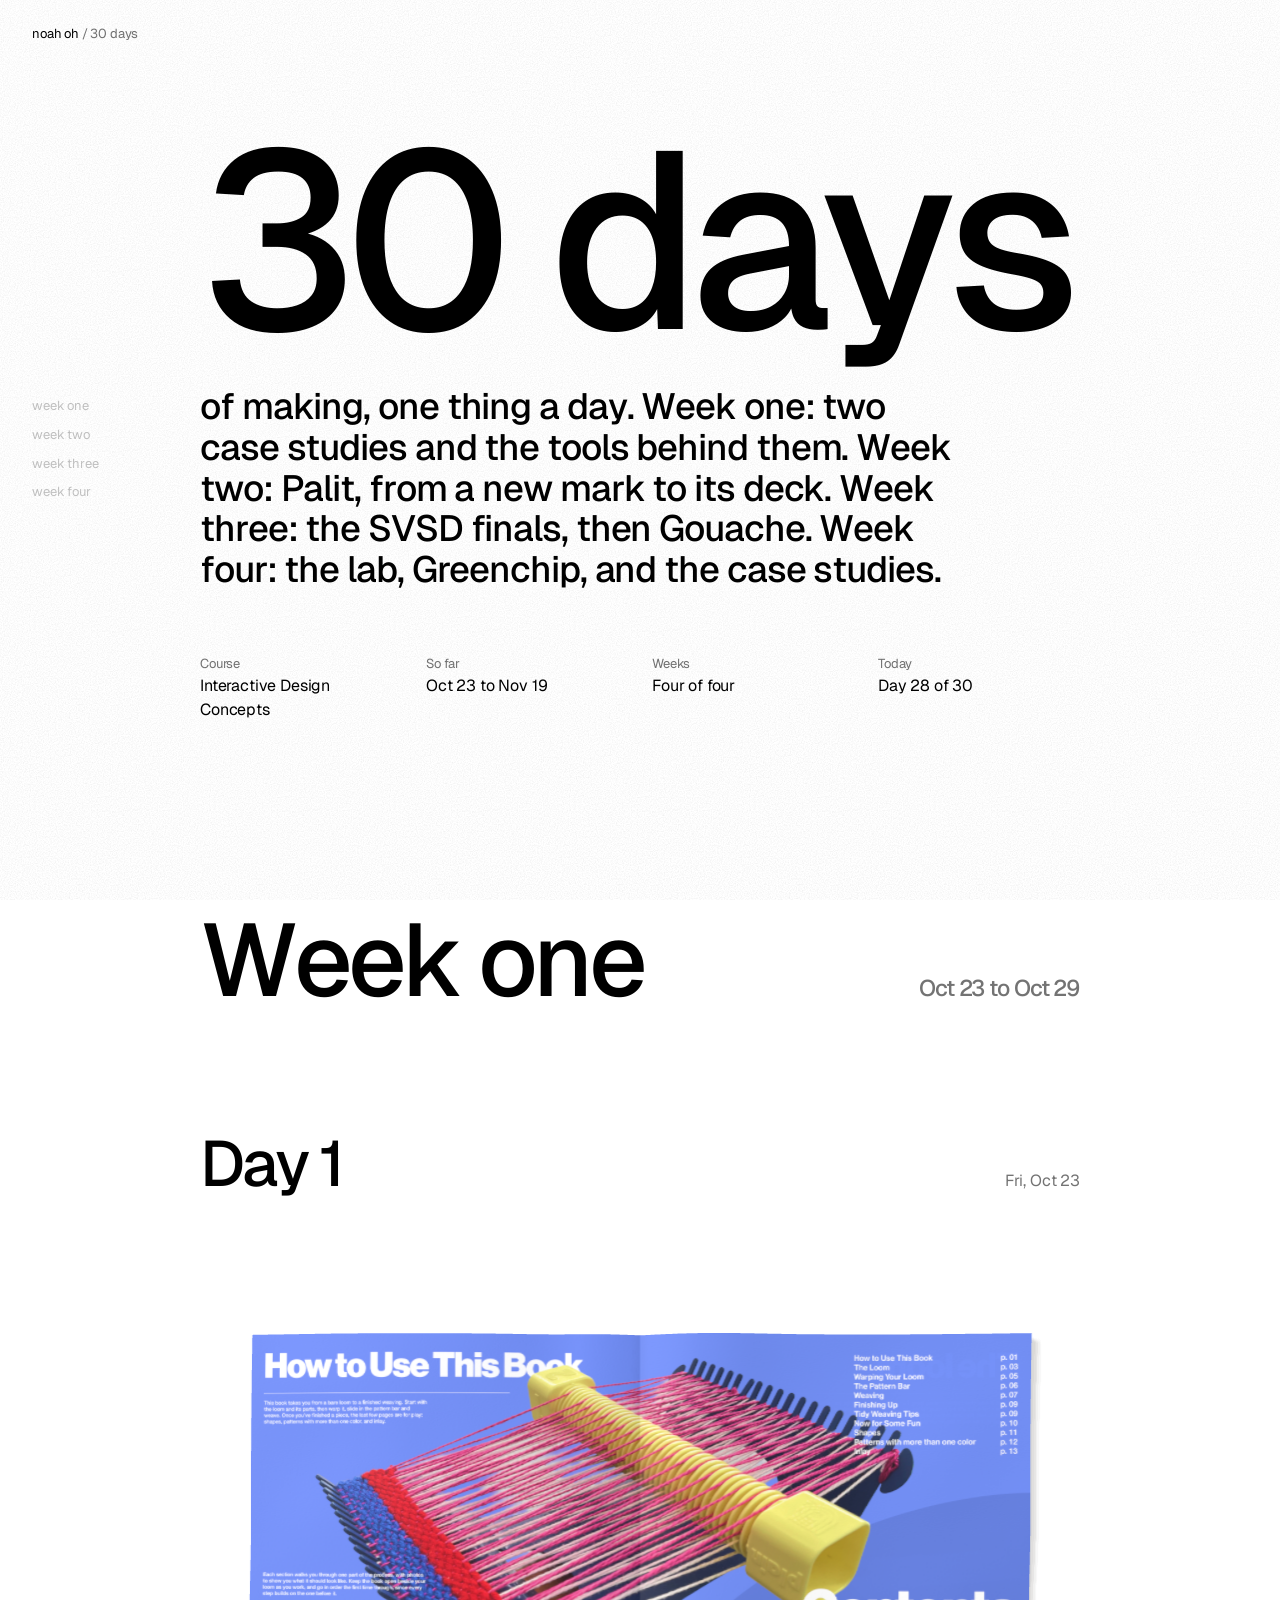
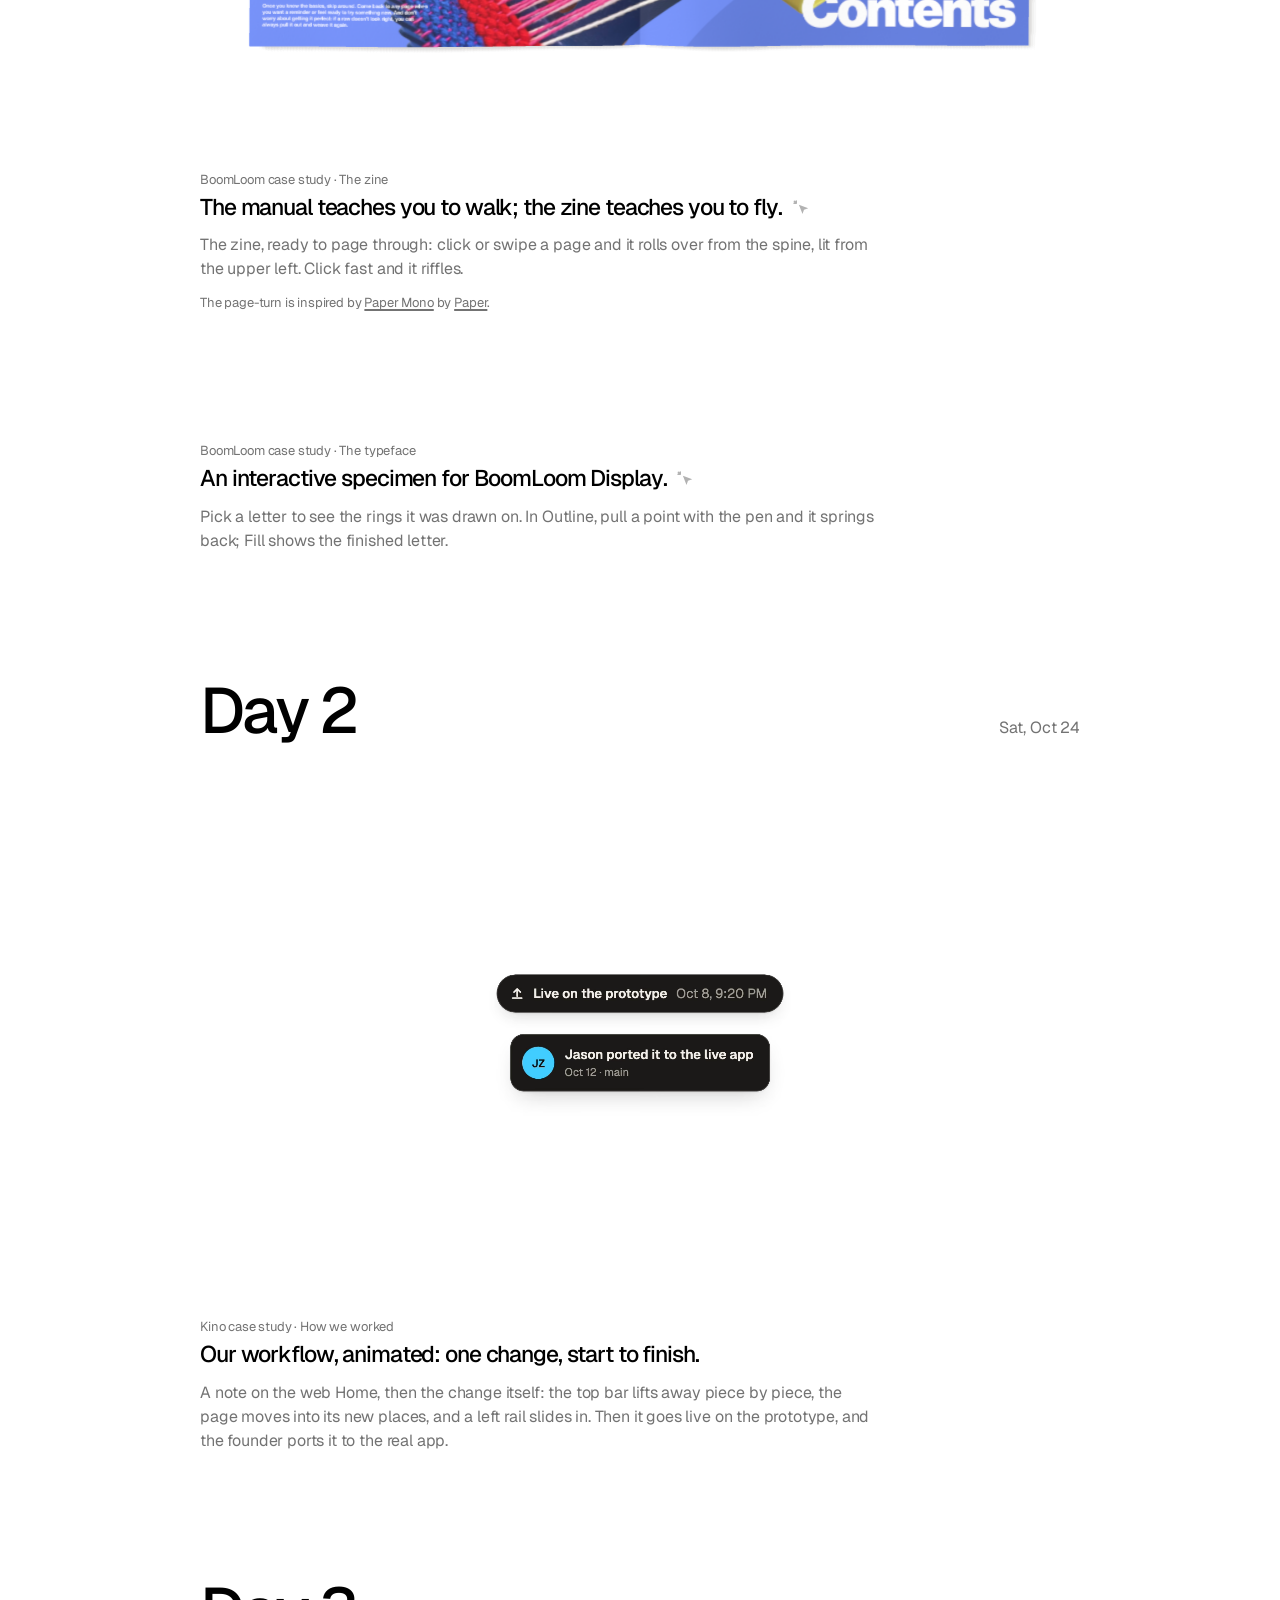
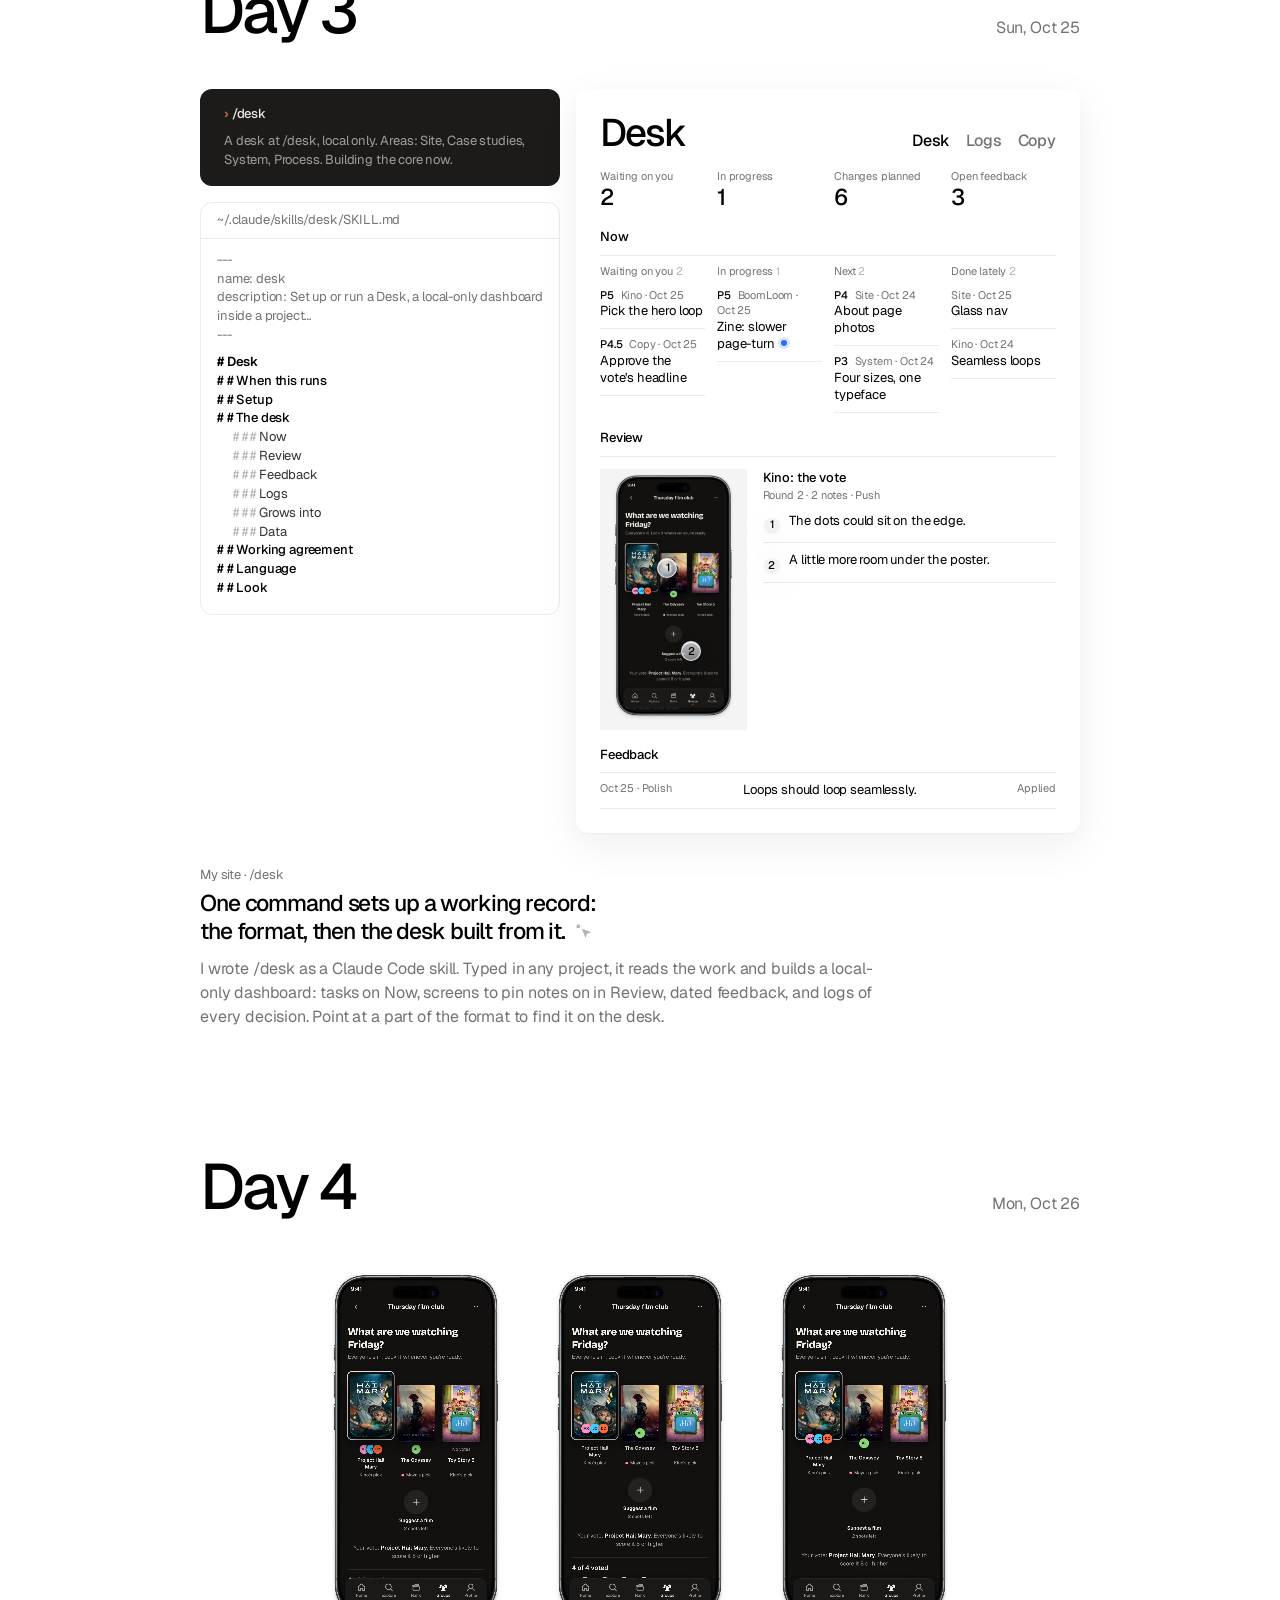
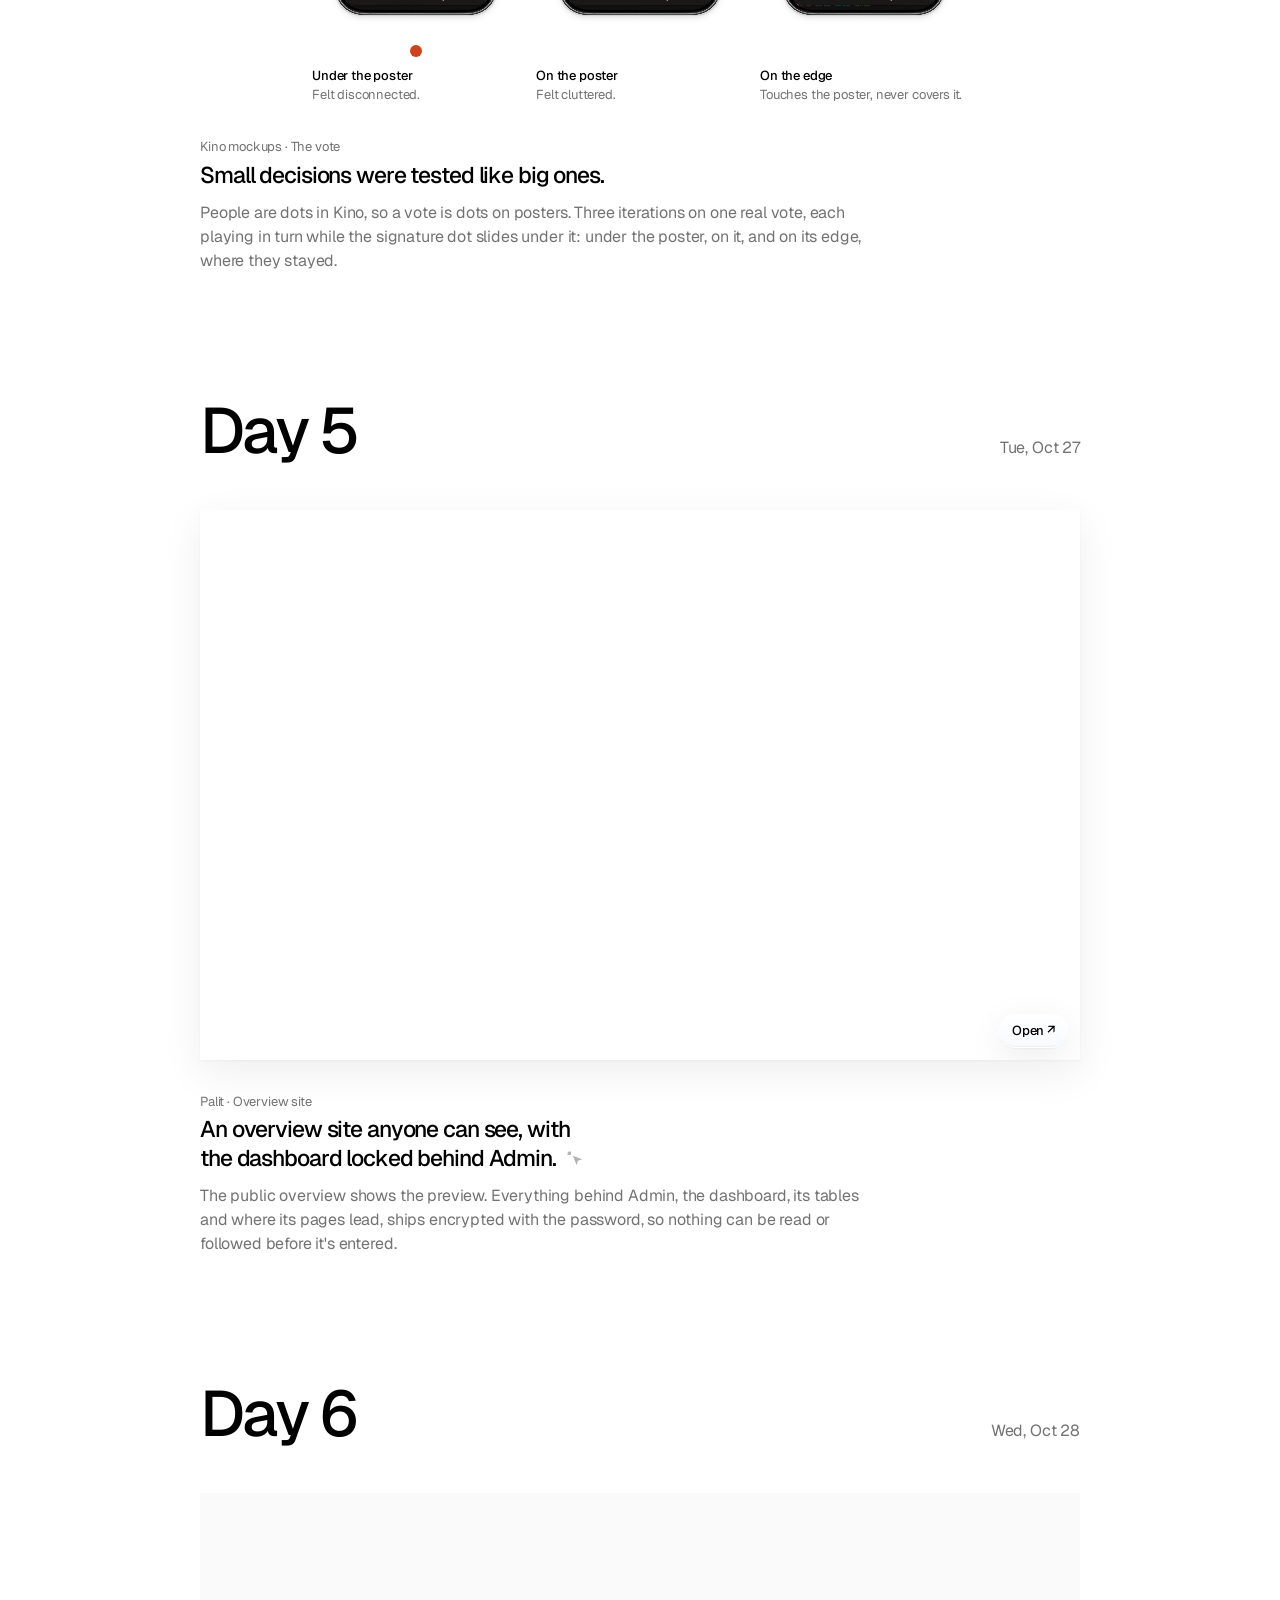
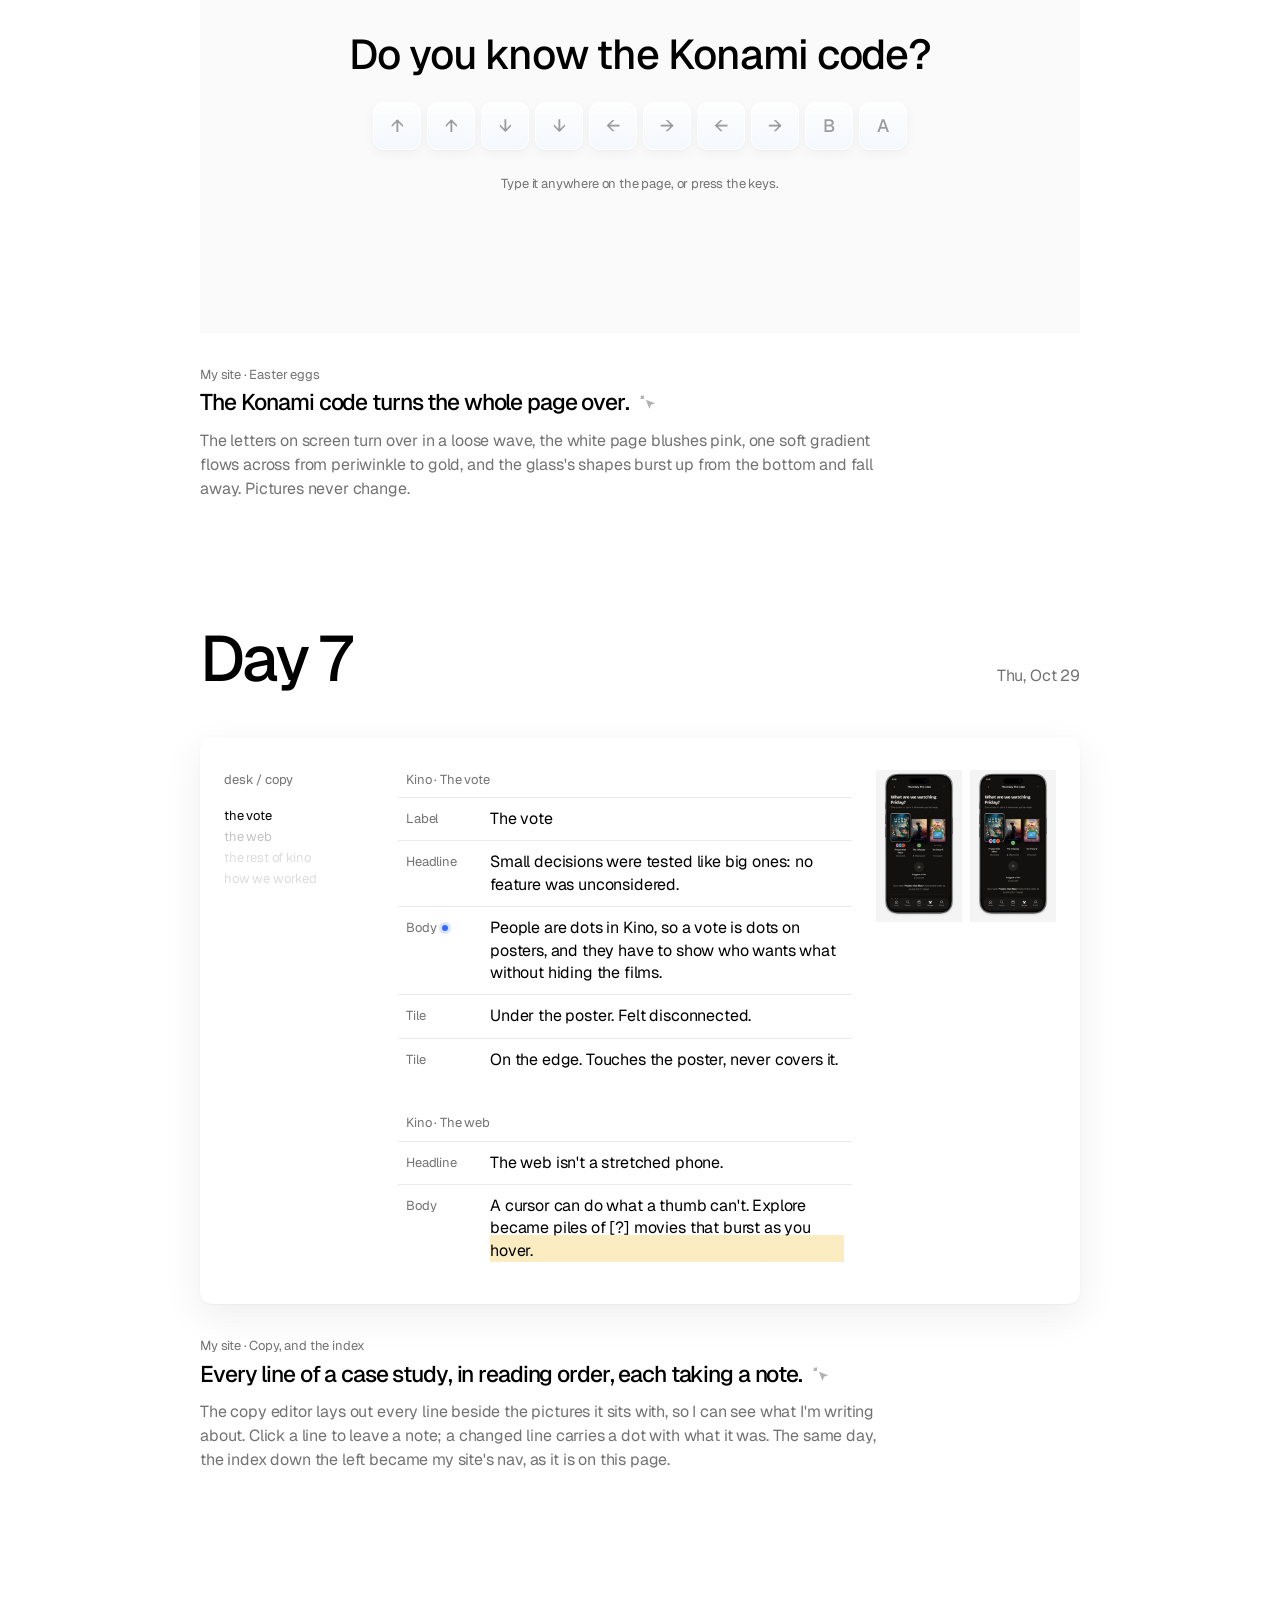
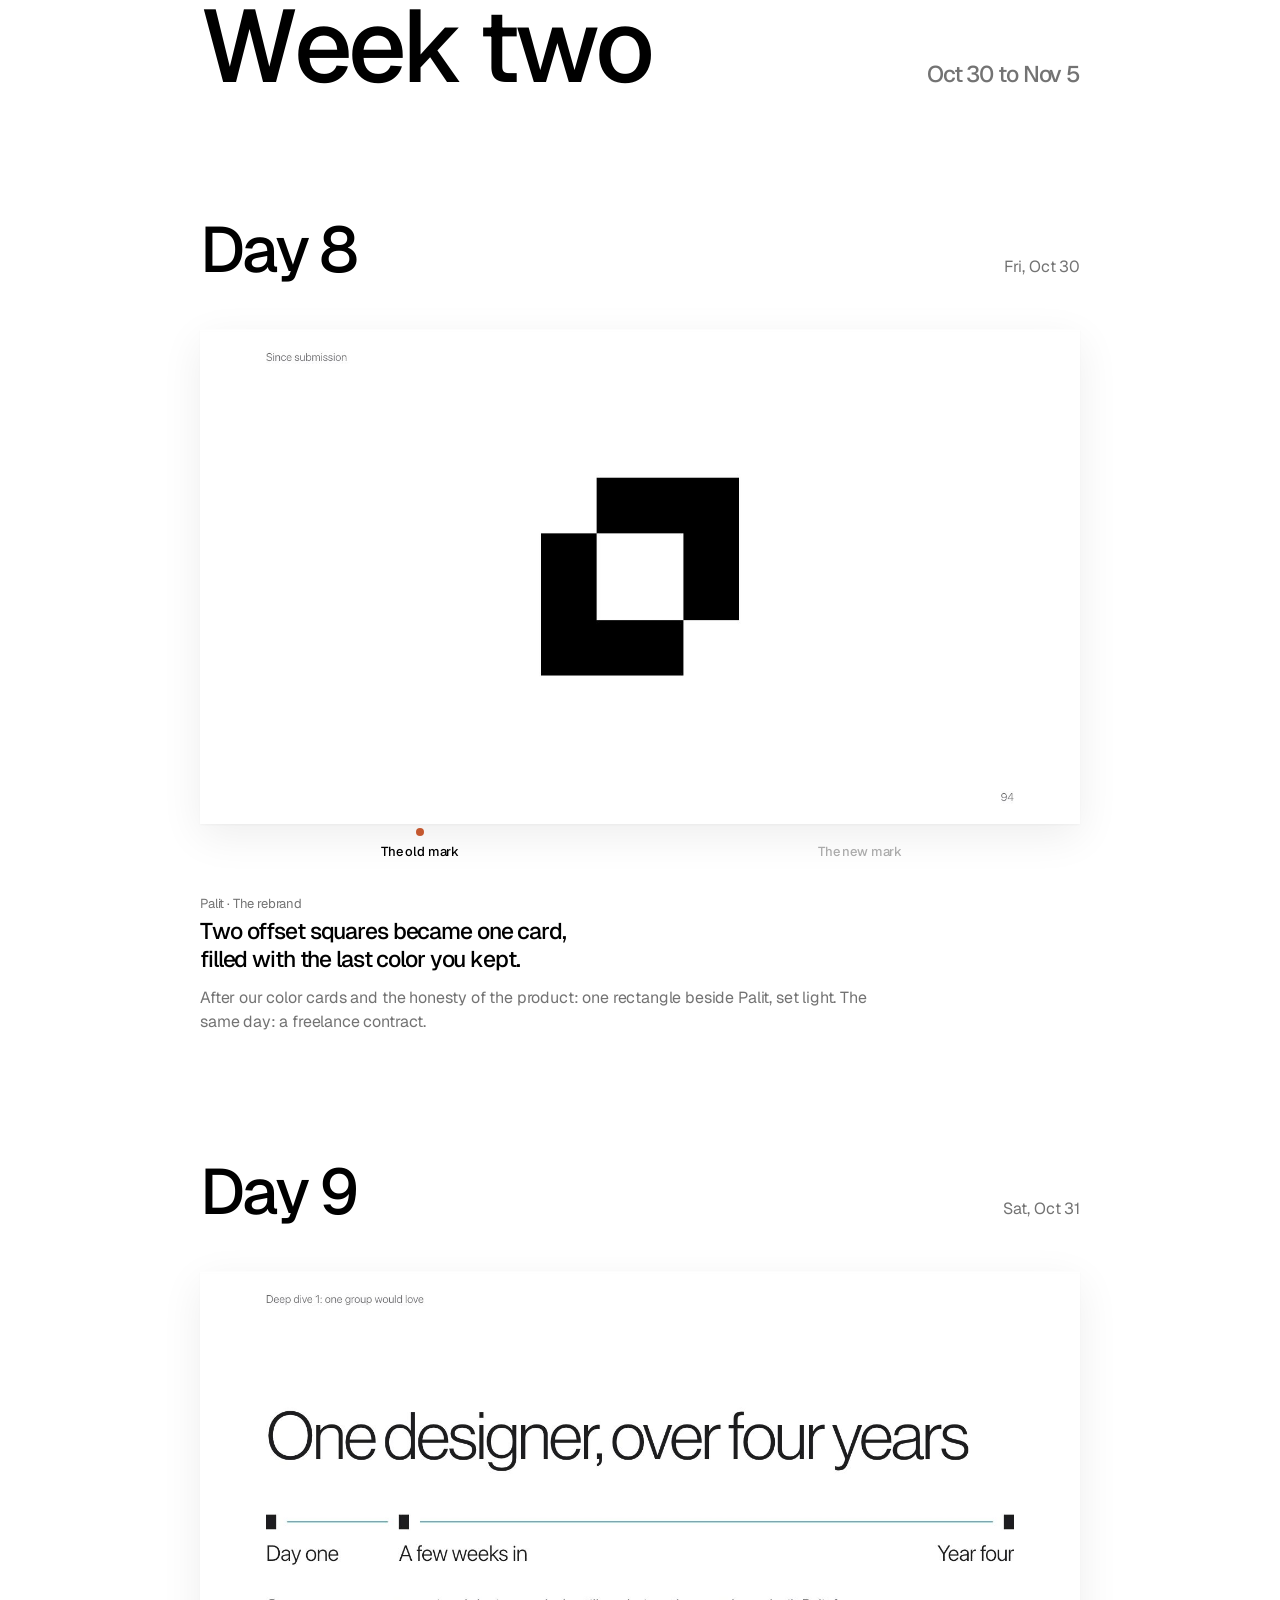
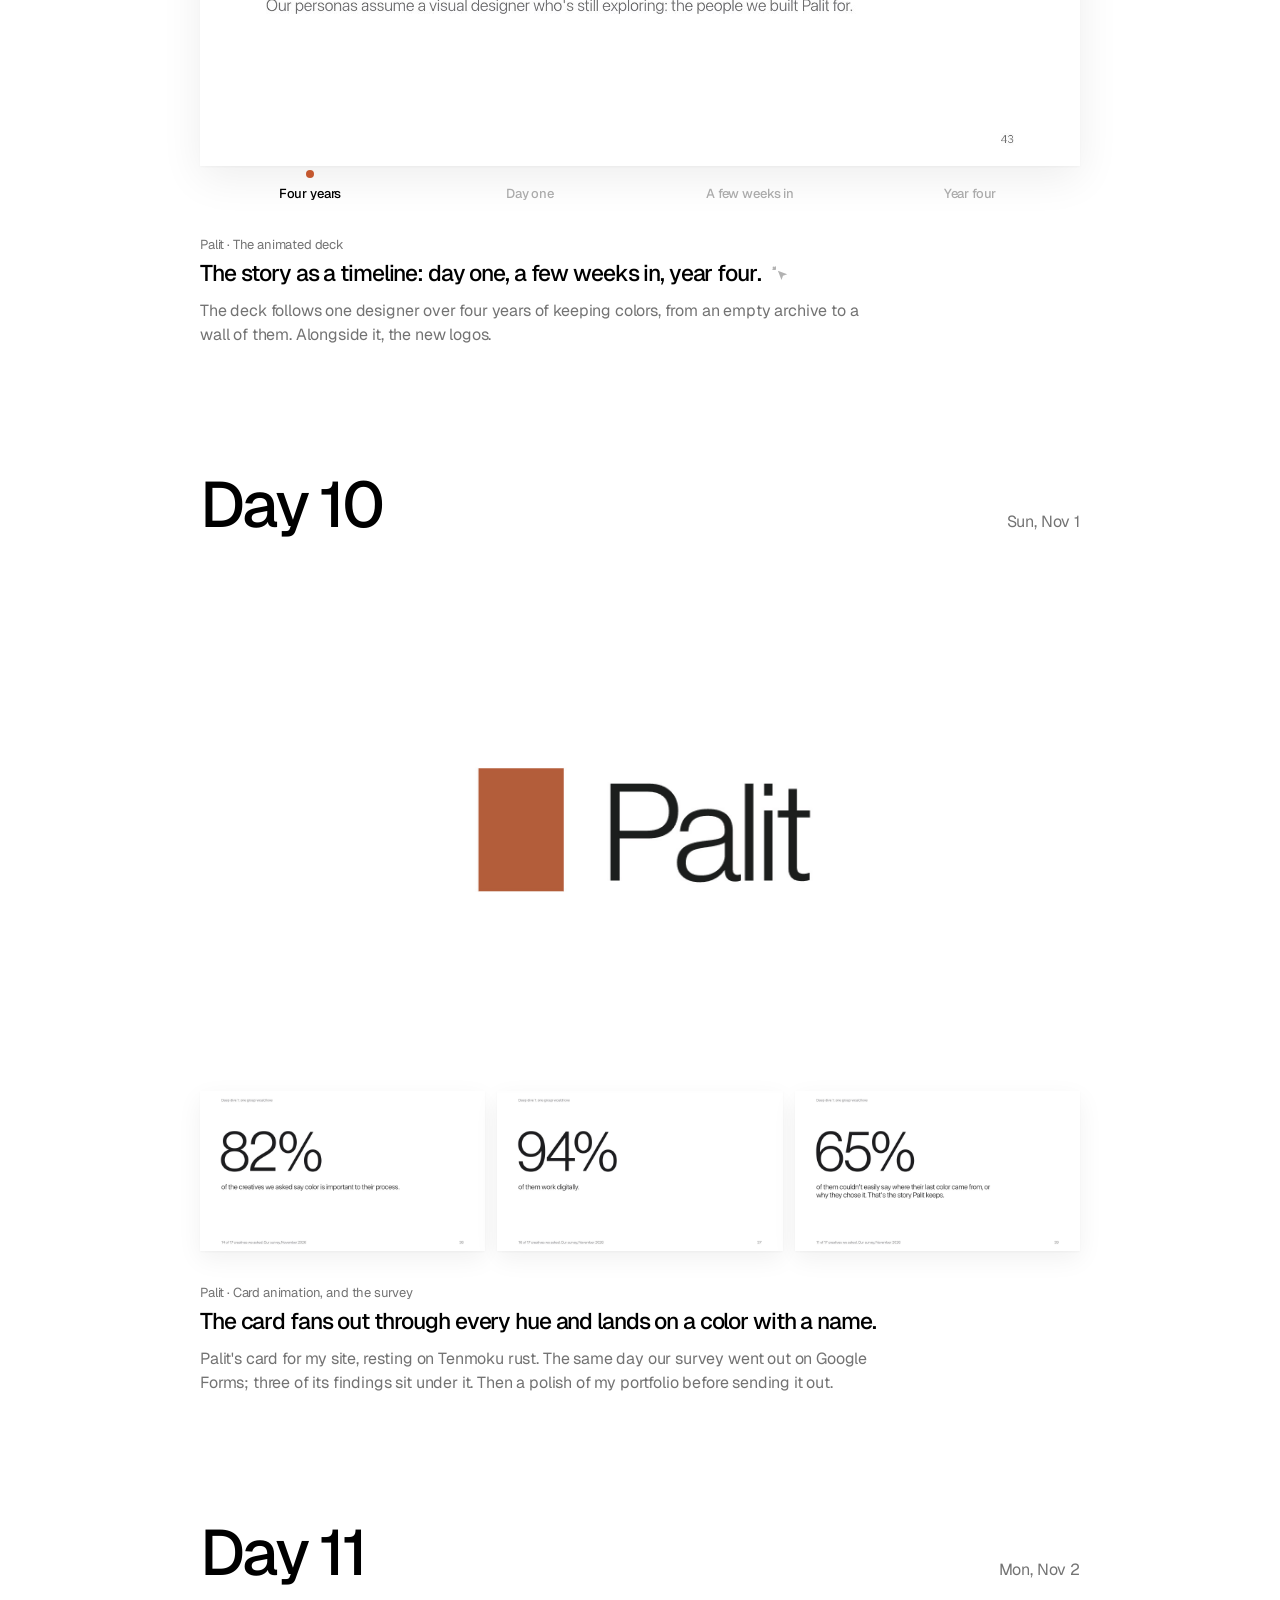
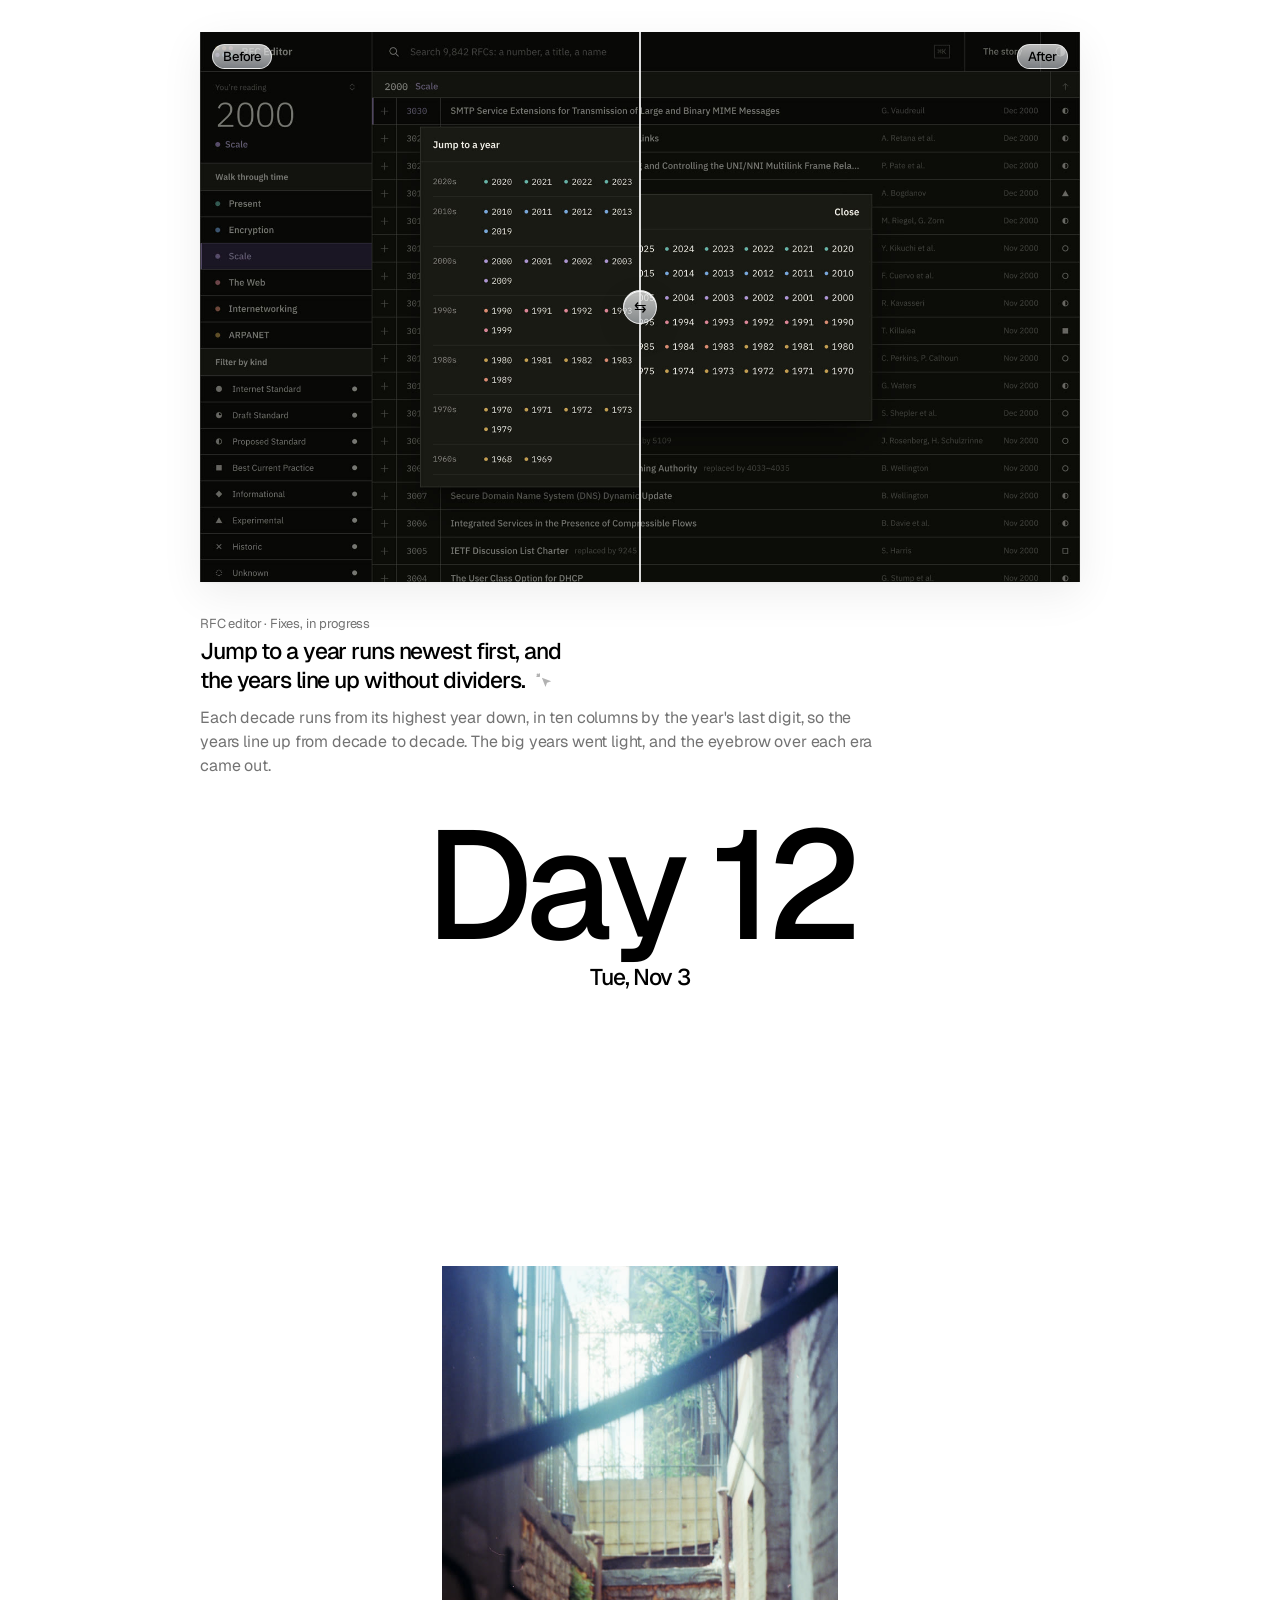
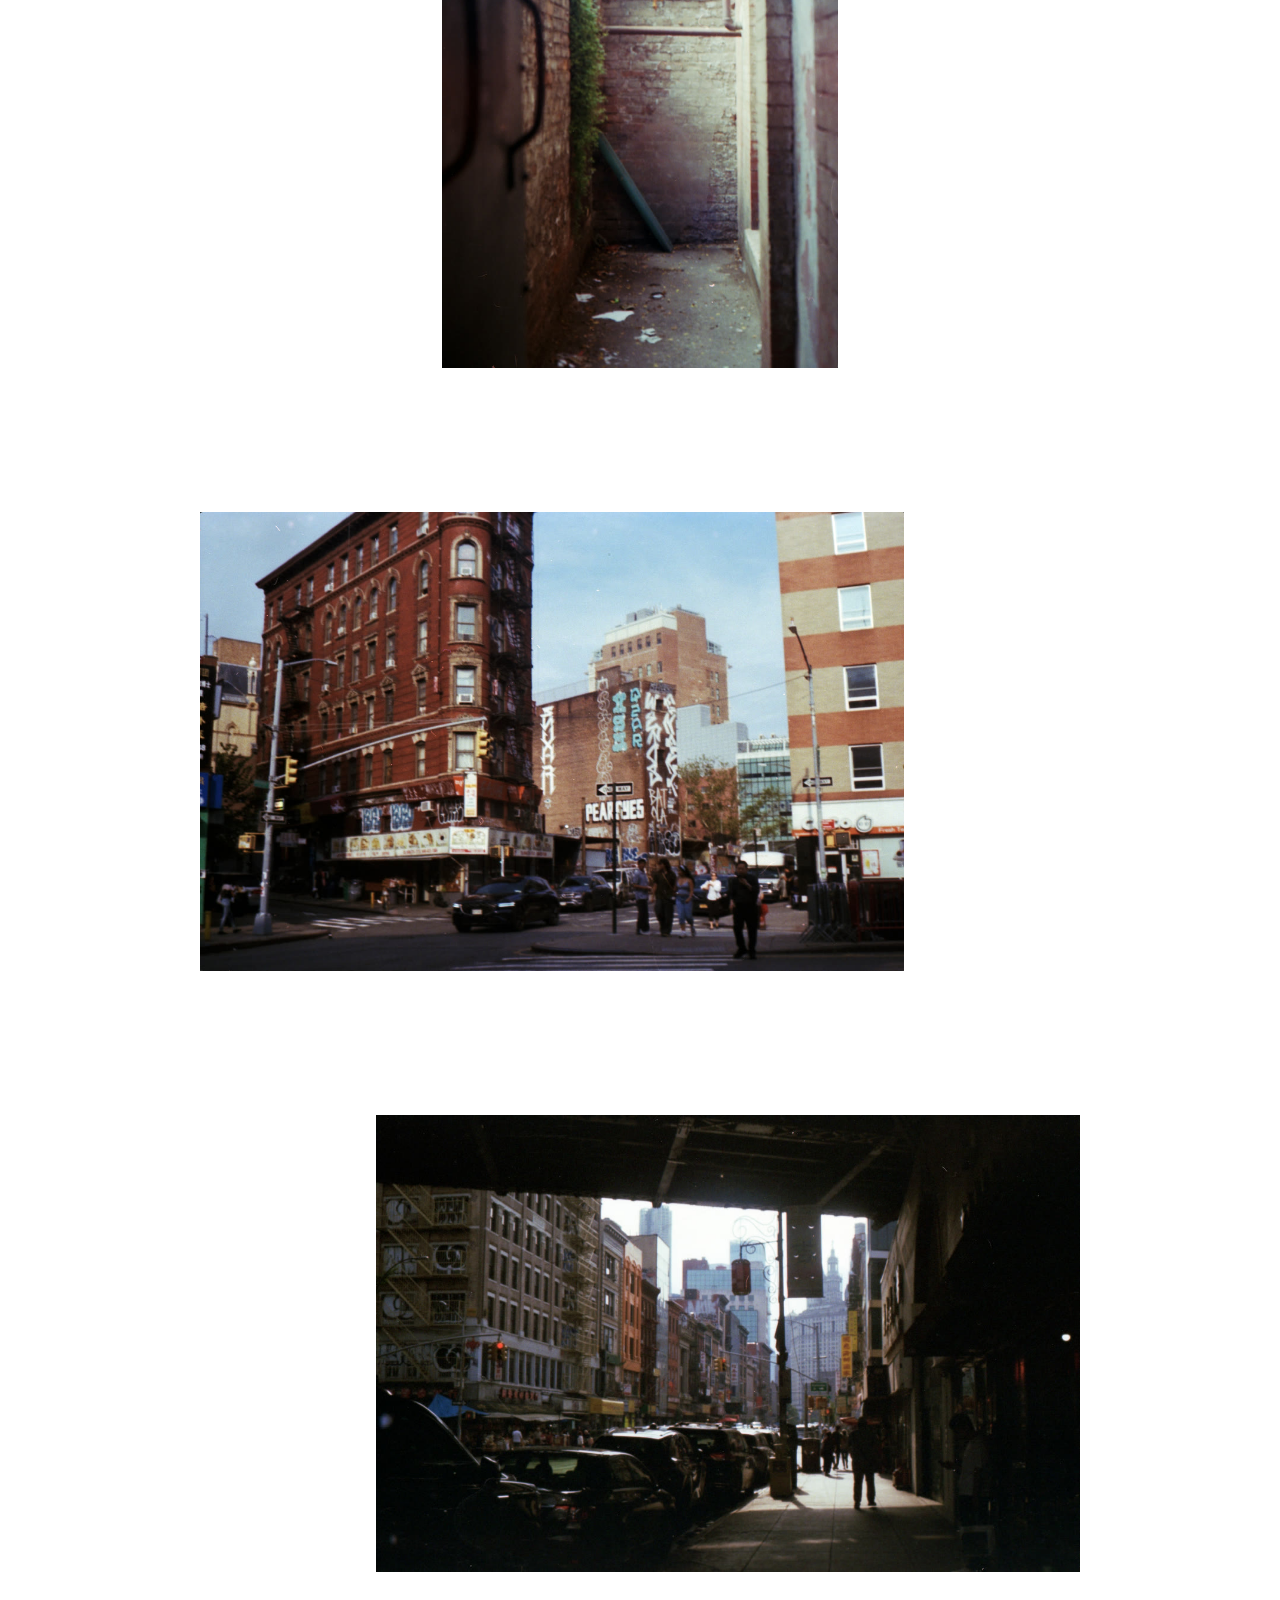
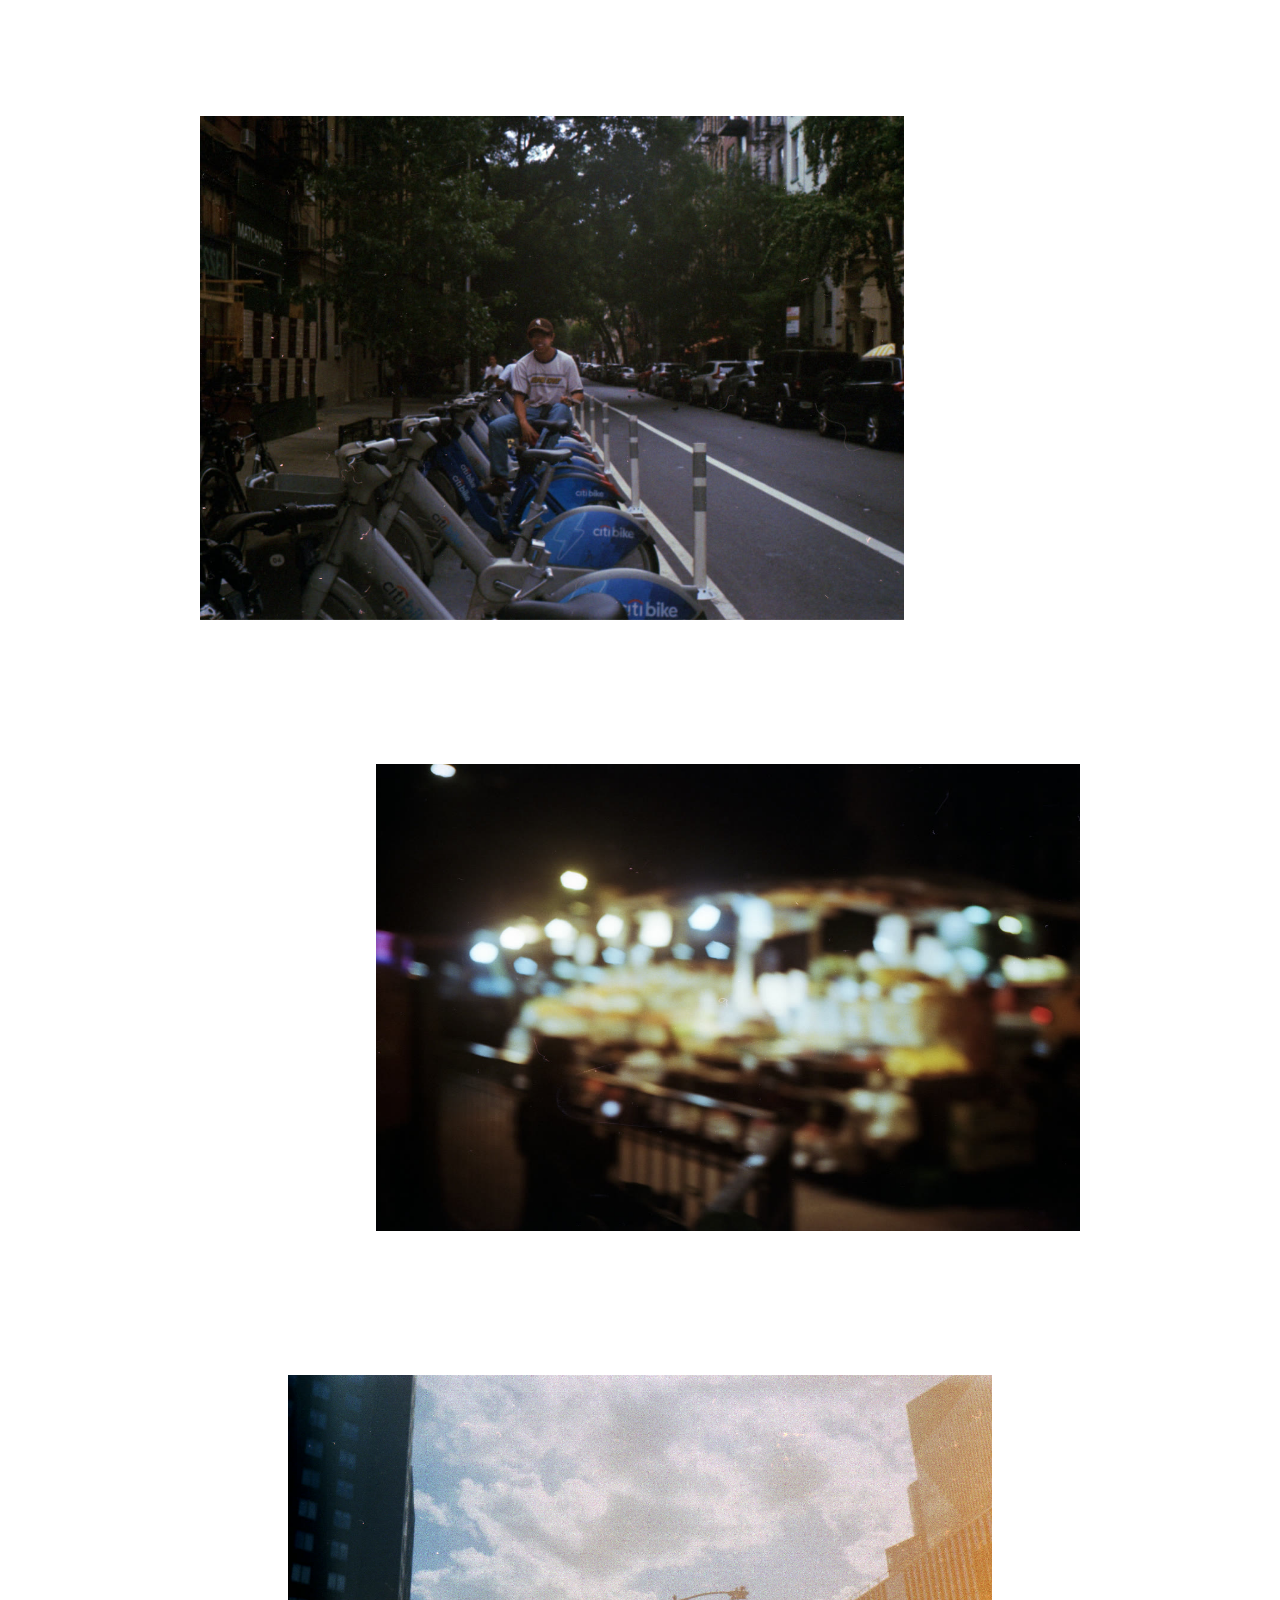
==== commit 6933f02a: "Day 24 polished, with haikus and Gouache's new card; Day 26 shows the newer VSTs and the scroll Day " ====
--- a/index.html
+++ b/index.html
@@ -10,7 +10,7 @@
 <link rel="preconnect" href="https://fonts.googleapis.com">
 <link rel="preconnect" href="https://fonts.gstatic.com" crossorigin>
 <link rel="stylesheet" href="https://fonts.googleapis.com/css2?family=Geist:wght@400;500;600&display=swap">
-<link rel="stylesheet" href="styles.css?v=3ac68dbd">
+<link rel="stylesheet" href="styles.css?v=87d99a07">
 <script>document.documentElement.classList.add("js");setTimeout(function(){var r=document.documentElement;if(!("ready" in r.dataset))r.classList.remove("js")},4000)</script>
 <script type="importmap">{ "imports": { "three": "./vendor/three.module.js", "opentype.js": "./vendor/opentype.module.js" } }</script>
 <script type="module" src="main.js?v=93b68d4b"></script>
@@ -826,18 +826,54 @@
       <div class="piece" data-reveal>
         <div class="features" data-features>
           <div class="feat-frames">
-            <video muted playsinline preload="none" poster="assets/week4/films/palit-dial-poster.jpg" data-mp4="assets/week4/films/palit-dial.mp4" aria-label="The dial: every palette you've kept, day by day, as rows of color"></video>
-            <video muted playsinline preload="none" poster="assets/week4/films/palit-deck-poster.jpg" data-mp4="assets/week4/films/palit-deck.mp4" aria-label="The deck: all 128 slides laid out, and the 14 that were cut"></video>
-            <video muted playsinline preload="none" poster="assets/week4/films/palit-cards-poster.jpg" data-mp4="assets/week4/films/palit-cards.mp4" aria-label="The cards: each color with where it was found, Hyacinth red, Prussian blue, Majorelle blue"></video>
-            <video muted playsinline preload="none" poster="assets/week4/films/palit-pick-poster.jpg" data-mp4="assets/week4/films/palit-pick.mp4" aria-label="Picking: a color lifted from a photo of crocoite, straight into a palette"></video>
-          </div>
-          <ol class="seq-steps"><li>Dial</li><li>Deck</li><li>Cards</li><li>Picking</li><li class="seq-dot" aria-hidden="true"></li></ol>
-        </div>
-      </div>
-      <div class="words" data-reveal>
-        <p class="label">Palit · A review screen for every visual</p>
-        <h3 class="headline"><span data-flip>Every visual for the case study on a screen of its own, so each could be judged alone.</span><span class="mark" data-mark="Each plays in turn; click one to go to it."></span></h3>
-        <p class="body">The dial, the deck, the color cards and the picking film each went through their own rounds. The wave dial and the slide deck came out ahead.</p>
+            <video muted playsinline preload="none" poster="assets/week4/films/palit-idea-poster.jpg" data-mp4="assets/week4/films/palit-idea.mp4" aria-label="The idea: two color pickers keep only the color and an automatic name; they slide away and Palit's Days comes in, keeping the app and the page, when you found it, and your name for it"></video>
+            <video muted playsinline preload="none" poster="assets/week4/films/palit-pick-poster.jpg" data-mp4="assets/week4/films/palit-pick.mp4" aria-label="The pick: over a photo of crocoite, the loupe glides across the crystals and keeps a red, which settles into Palit's palette at the screen's edge"></video>
+            <video muted playsinline preload="none" poster="assets/week4/films/palit-cards-poster.jpg" data-mp4="assets/week4/films/palit-cards.mp4" aria-label="The cards: each color's specimen card, with the picture it was picked from, its chip and its story, Hyacinth red among them"></video>
+            <video muted playsinline preload="none" poster="assets/week4/films/palit-dial-poster.jpg" data-mp4="assets/week4/films/palit-dial.mp4" aria-label="The dial: Palit's Days steps through its zoom stops, only color, your names, where, and the hunt with each place's picture, each change a wave down the days"></video>
+            <video muted playsinline preload="none" poster="assets/week4/films/palit-table-poster.jpg" data-mp4="assets/week4/films/palit-table.mp4" aria-label="The table: tall swatches set out by hand while the ground behind them changes from white to gray to black"></video>
+            <video muted playsinline preload="none" poster="assets/week4/films/palit-versions-poster.jpg" data-mp4="assets/week4/films/palit-versions.mp4" aria-label="The versions: Palit's archive morphs from version 1's identical tiles to version 2's wall of color to version 3's days"></video>
+          </div>
+          <ol class="seq-steps"><li>The idea</li><li>The pick</li><li>The cards</li><li>The dial</li><li>The table</li><li>Versions</li><li class="seq-dot" aria-hidden="true"></li></ol>
+        </div>
+      </div>
+      <div class="words" data-reveal>
+        <p class="label">Palit · Every visual, polished</p>
+        <h3 class="headline"><span data-flip>Every visual for the case study on a review screen of its own, round after round, until it was ready.</span><span class="mark" data-mark="Each plays in turn; click one to go to it."></span></h3>
+        <p class="body">The idea, the pick, the cards, the dial, the table and the versions each went through their rounds alone, so each could be judged on its own. These are where they landed.</p>
+      </div>
+
+      <!-- Three haikus, each set the way it was written: red pen on lined paper, chalk on a board, and in print -->
+      <div class="piece" data-reveal>
+        <ul class="haikus">
+          <li class="haiku haiku-pen" style="--h: 0">
+            <p class="haiku-lines"><span style="--l: 0">my name rings at dawn.</span><span style="--l: 1">I look to my left, then right.</span><span style="--l: 2">my name rings again.</span></p>
+            <p class="haiku-by"><span style="--l: 3">– a haiku by noah oh</span></p>
+          </li>
+          <li class="haiku haiku-chalk" style="--h: 1">
+            <p class="haiku-lines"><span style="--l: 0">mike's class is at 2</span><span style="--l: 1">everyone gather around</span><span style="--l: 2">lets learn about shapes.</span></p>
+            <p class="haiku-by"><span style="--l: 3">a haiku by Noah</span></p>
+          </li>
+          <li class="haiku haiku-print" style="--h: 2">
+            <p class="haiku-lines"><span style="--l: 0">Thank you for the time,</span><span style="--l: 1">I appreciated it.</span><span style="--l: 2">Goodbye fellow friends</span></p>
+            <p class="haiku-by"><span style="--l: 3">A haiku by</span><span style="--l: 3">noah oh</span></p>
+          </li>
+        </ul>
+      </div>
+      <div class="words" data-reveal>
+        <p class="label">Haikus</p>
+        <h3 class="headline"><span data-flip>Three haikus: one in red pen, one in chalk, one in print.</span></h3>
+      </div>
+
+      <div class="piece" data-reveal>
+        <figure class="loop loop-wide" data-loop>
+          <video muted loop playsinline preload="none" poster="assets/week4/films/gouache-hero-poster.jpg" data-mp4="assets/week4/films/gouache-hero.mp4"
+            aria-label="Gouache's overview card: its rail at the middle of a MacBook's screen, beside a sign-up page with its agents drawing their rings; as it opens into the full dashboard, the laptop moves around it"></video>
+        </figure>
+      </div>
+      <div class="words" data-reveal>
+        <p class="label">Gouache · The new overview card</p>
+        <h3 class="headline"><span data-flip>Gouache's card on noaoh.com: the rail inside a MacBook, opening into the dashboard.</span></h3>
+        <p class="body">The rail holds the middle of the screen beside a real page, its agents drawing their rings. As it opens into the full dashboard, the laptop moves around it. This is the newest round, a touch smaller so the MacBook's base shows.</p>
       </div>
       <div class="tried" data-tiles data-reveal>
         <p class="label">Gouache · The story's order set, then the first motion sketches</p>
@@ -896,21 +932,24 @@
         <p class="day-date">Tue, Nov 17</p>
       </header>
       <div class="piece" data-reveal>
-        <div class="seq" data-seq data-every="2000" style="--seq-ar: 1.6; --fade: 450ms">
-          <div class="seq-frames">
-            <img src="assets/week4/stills/module-effects.jpg" alt="Two white VST panels side by side over the glow, Grain and Ether, each with its knobs" data-label="0">
-            <img src="assets/week4/stills/module-grain.jpg" alt="Grain alone: drive, grain and punch" data-label="1" loading="lazy">
-            <img src="assets/week4/stills/module-ether.jpg" alt="Ether alone: size, mix, tone and clip" data-label="2" loading="lazy">
-            <img src="assets/week4/stills/module-effects-lifted.jpg" alt="The VSTs seen through: the boards beneath them, chips, connectors and traces" data-label="3" loading="lazy">
-            <img src="assets/week4/stills/module-about-lifted.jpg" alt="The backplane: a board with a screen-sized cutout, chips at its edges" data-label="4" loading="lazy">
-          </div>
-          <ol class="seq-steps"><li>Two VSTs</li><li>Grain</li><li>Ether</li><li>The boards beneath</li><li>The backplane</li><li class="seq-dot" aria-hidden="true"></li></ol>
-        </div>
+        <figure class="loop loop-screen" data-loop>
+          <video muted loop playsinline preload="none" poster="assets/week4/films/vst-scroll-poster.jpg" data-mp4="assets/week4/films/vst-scroll.mp4"
+            aria-label="The unmute lit on a drop. A scroll slides the screen down to the two effects, grain and ether; grain's drive turns up, ether switches to hall and its mix turns up; another scroll slides back up to the button"></video>
+        </figure>
       </div>
       <div class="words" data-reveal>
         <p class="label">Lab · Unmute, refined</p>
-        <h3 class="headline"><span data-flip>The VSTs placed, the knobs simplified, and every board made see-through like the rest.</span><span class="mark" data-mark="Click a step to go to it."></span></h3>
-        <p class="body">Two placeholder effects sit below the button: Grain for drive and punch, Ether for a soft-clipped reverb. On a strong beat you can see through them to the boards beneath, and a backplane now sits behind the About.</p>
+        <h3 class="headline"><span data-flip>Scroll down from the button to the effects, and the light comes with you.</span></h3>
+        <p class="body">One scroll or swipe moves one view, by trackpad, wheel, finger or mouse; start on a knob and it turns the knob instead. The music plays on the whole way, and the plastic, the module and its light run on unbroken from the button's screen to the effects'. Scrolling between views came two days later; recorded here without sound.</p>
+      </div>
+
+      <div class="piece" data-reveal>
+        <figure class="still" style="--ar: 1616 / 944"><img src="assets/week4/stills/vst-rack.jpg" alt="The two effects lit pink and orange on a drop: grain, a saturator, model SE-01, with drive, grain and punch, and ether, a spring reverb, model SE-02, with size, mix, tone and clip, each with a row of three mode domes" loading="lazy"></figure>
+      </div>
+      <div class="words" data-reveal>
+        <p class="label">Lab · The VSTs</p>
+        <h3 class="headline"><span data-flip>Two machines of clear plastic: grain, a saturator, and ether, a spring reverb.</span></h3>
+        <p class="body">The knobs became plain embossed dials with a dimple, the modes small domes, and the names are pressed into the plastic. The panels went as see-through as the button, so on a drop the light shows their boards standing on the backplane beneath.</p>
       </div>
       <div class="tried" data-tiles data-reveal>
         <p class="label">Also that day</p>
@@ -973,7 +1012,7 @@
         <p class="label">Gouache · A research-led plan</p>
         <h3 class="headline"><span data-flip>Gouache's story, rebuilt on the research: who it's for, and why it teaches as it works.</span><span class="mark" data-mark="Click a step to go to it."></span></h3>
         <p class="body">Junior designers are squeezed and expected to know AI, and the ones who kept asking why learned almost as much as by hand. Two figures carry that, ahead of the hero.</p>
-        <p class="credit">Also: a quick swipe to change pages in the lab pieces, a second brain started from a talk, and the BoomLoom zine inserts tried in Canva with the new header face, Bowl.</p>
+        <p class="credit">Also: a quick swipe to change views in the Unmute (shown on Day 26), a second brain started from a talk, and the BoomLoom zine inserts tried in Canva with the new header face, Bowl.</p>
       </div>
       <div class="tried" data-tiles data-reveal>
         <p class="label">Also that day</p>
--- a/styles.css
+++ b/styles.css
@@ -1313,3 +1313,67 @@
   .work-grid { grid-template-columns: 1fr; gap: var(--space-6); }
   .words + .tried { margin-top: var(--space-7); }
 }
+
+/* Day 24: three haikus, each set the way it was written; their lines come in one after another */
+.haikus {
+  display: grid;
+  grid-template-columns: repeat(3, minmax(0, 1fr));
+  gap: var(--space-4);
+  margin: 0; padding: 0;
+  list-style: none;
+}
+.haiku {
+  position: relative;
+  display: flex; flex-direction: column; align-items: center; justify-content: center; gap: var(--space-5);
+  aspect-ratio: 4 / 3;
+  padding: var(--space-6) var(--space-5);
+  overflow: hidden;
+  text-align: center;
+  box-shadow: 0 1px 2px rgb(0 0 0 / 0.04), 0 8px 24px rgb(0 0 0 / 0.06);
+}
+.haiku p { margin: 0; }
+.haiku span { display: block; }
+.haiku-lines { line-height: 1.75; white-space: nowrap; } /* a haiku's lines never wrap */
+@media (min-width: 860px) { .haiku-lines { font-size: clamp(12px, 1.25vw, 16px); } }
+.haiku-by { font-size: var(--size-small); }
+
+/* Red pen on lined paper */
+.haiku-pen {
+  background: repeating-linear-gradient(to bottom, transparent 0 27px, rgb(118 140 170 / 0.16) 27px 28px), #fbfbf9;
+  background-position: 0 6px;
+  color: #c9302c;
+}
+.haiku-pen .haiku-by { align-self: flex-end; margin-right: 8%; }
+/* Chalk on a board */
+.haiku-chalk {
+  background: radial-gradient(ellipse 80% 70% at 72% 18%, rgb(120 112 96 / 0.35), transparent 70%), radial-gradient(ellipse 60% 50% at 20% 85%, rgb(255 255 255 / 0.04), transparent 70%), #262622;
+  color: rgb(240 239 230 / 0.86);
+  text-shadow: 0 0 1px rgb(255 255 255 / 0.4), 0 0 6px rgb(255 255 255 / 0.08);
+  letter-spacing: 0.02em;
+}
+.haiku-chalk .haiku-by { align-self: flex-end; margin-right: 10%; }
+/* In print, on a gray-green card */
+.haiku-print {
+  background: radial-gradient(ellipse 70% 60% at 50% 45%, #c6c8bc, #a8aa9e);
+  color: #1f201d;
+  font-style: italic;
+}
+
+@media (prefers-reduced-motion: no-preference) {
+  html.js .haikus .haiku span { opacity: 0; translate: 0 6px; filter: blur(2px); }
+  .piece[data-shown] .haikus .haiku span {
+    opacity: 1; translate: 0 0; filter: blur(0);
+    transition: opacity 700ms var(--ease), translate 700ms var(--ease), filter 700ms var(--ease);
+    transition-delay: calc(300ms + var(--h) * 450ms + var(--l) * 320ms);
+  }
+}
+html[data-bands] .haiku { z-index: 61; }
+
+/* Day 26: a still at its own shape */
+.still { margin: 0; aspect-ratio: var(--ar, 16 / 10); overflow: hidden; background: #f4f4f4; box-shadow: 0 1px 2px rgb(0 0 0 / 0.04), 0 12px 40px rgb(0 0 0 / 0.07); }
+.still img { display: block; width: 100%; height: 100%; object-fit: cover; }
+
+@media (max-width: 859px) {
+  .haikus { grid-template-columns: 1fr; gap: var(--space-3); }
+  .haiku { aspect-ratio: auto; min-height: 240px; }
+}
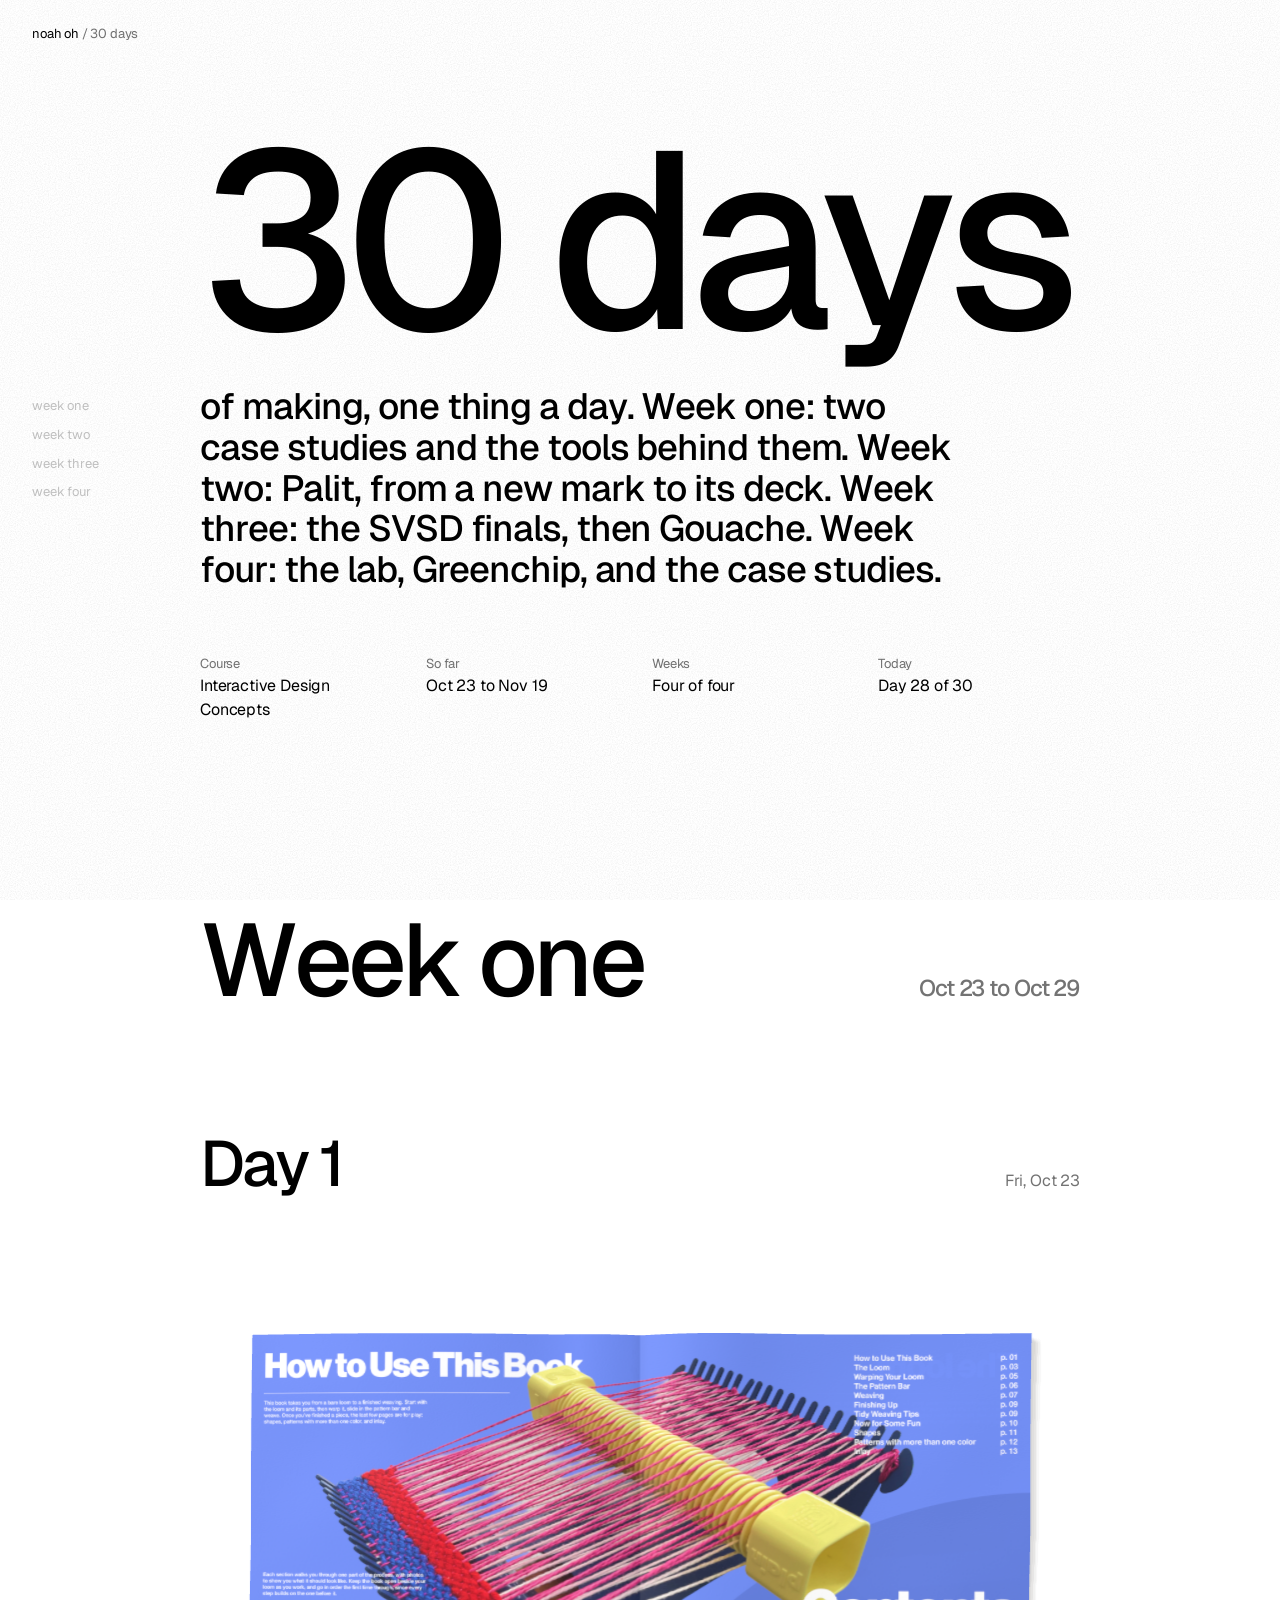
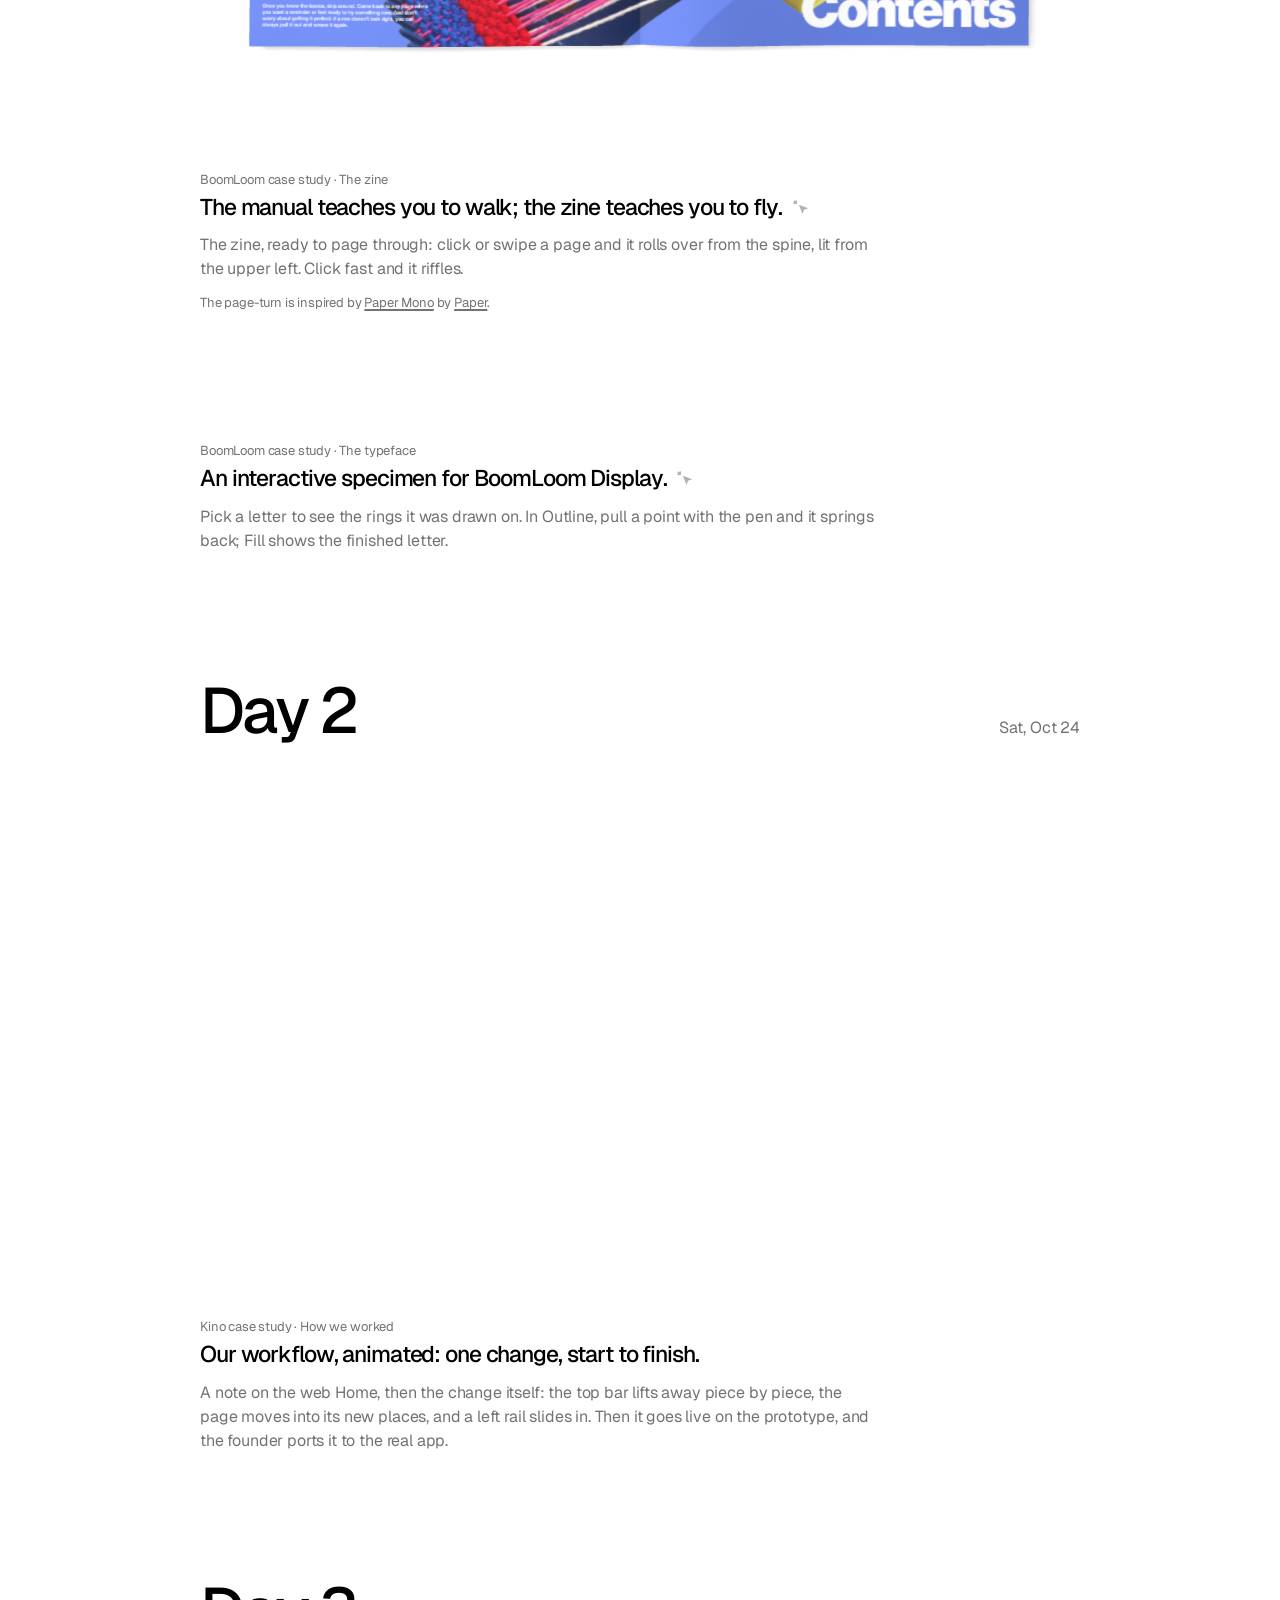
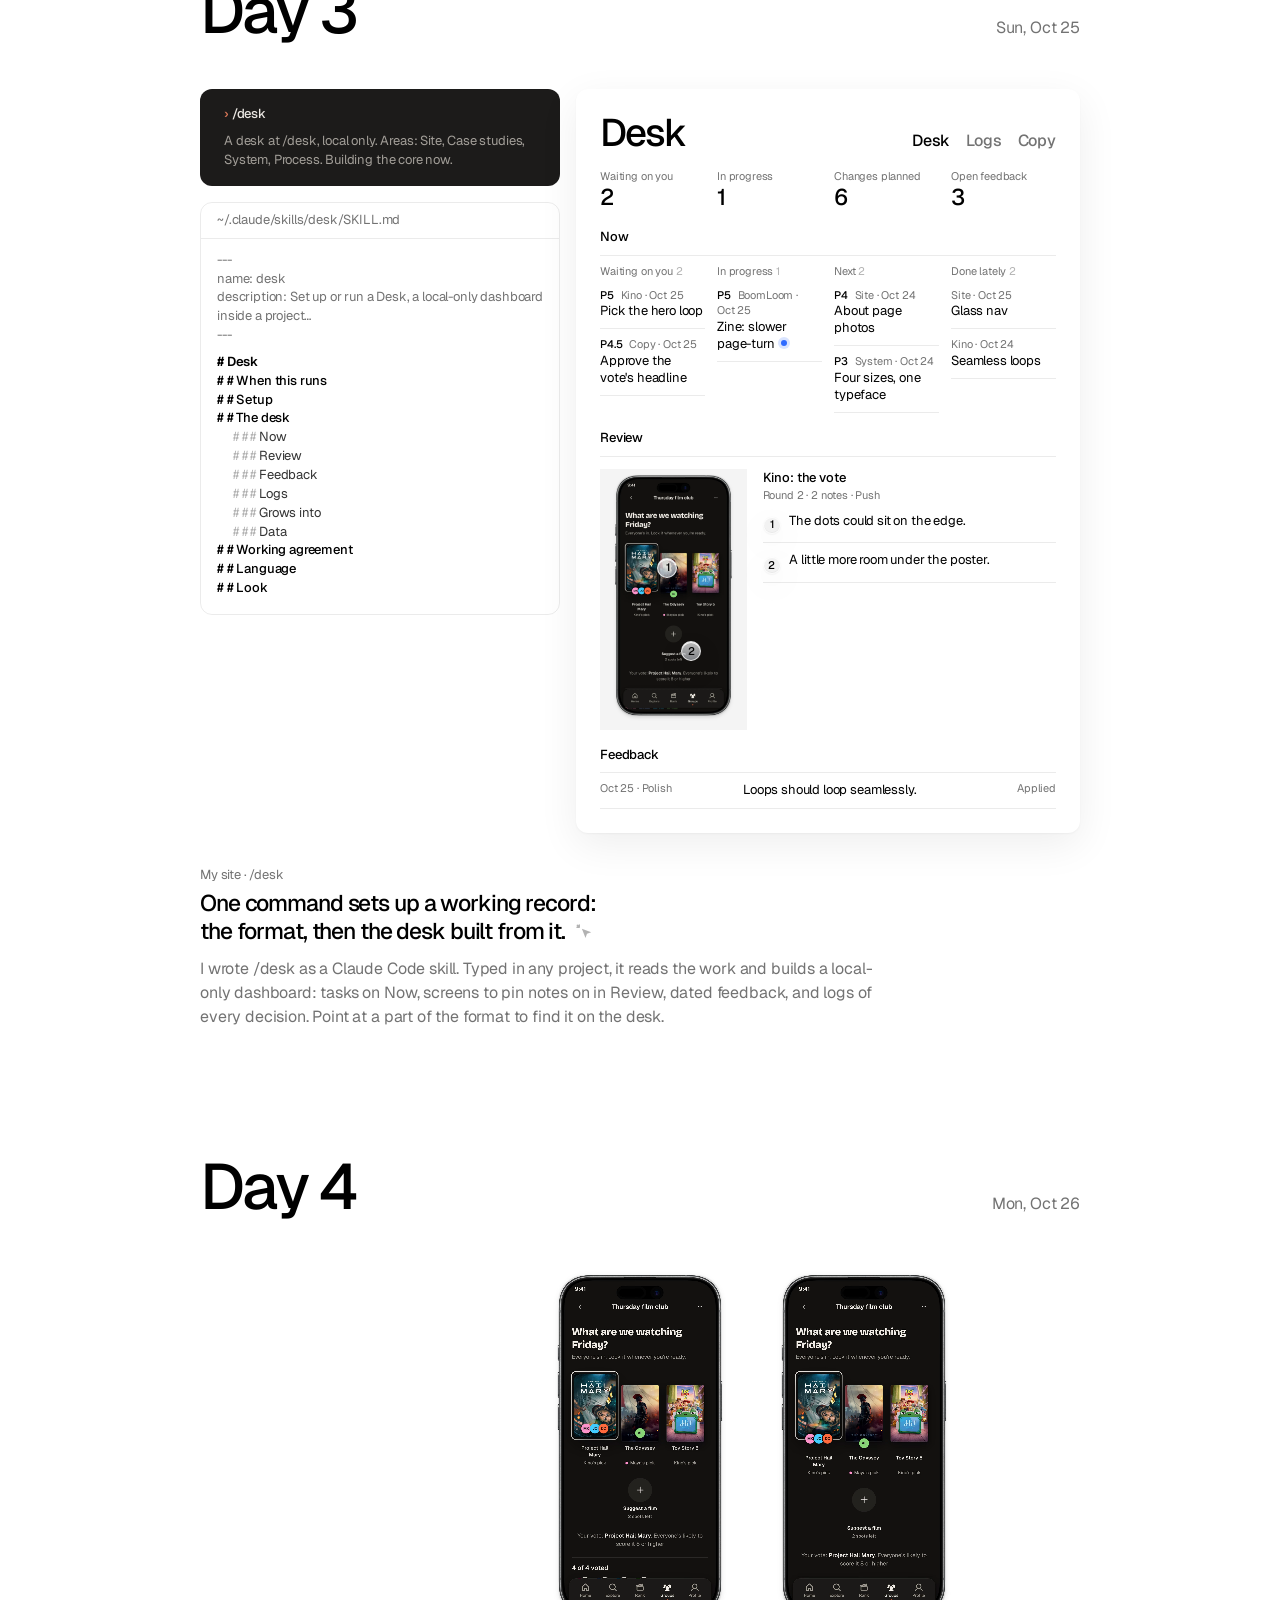
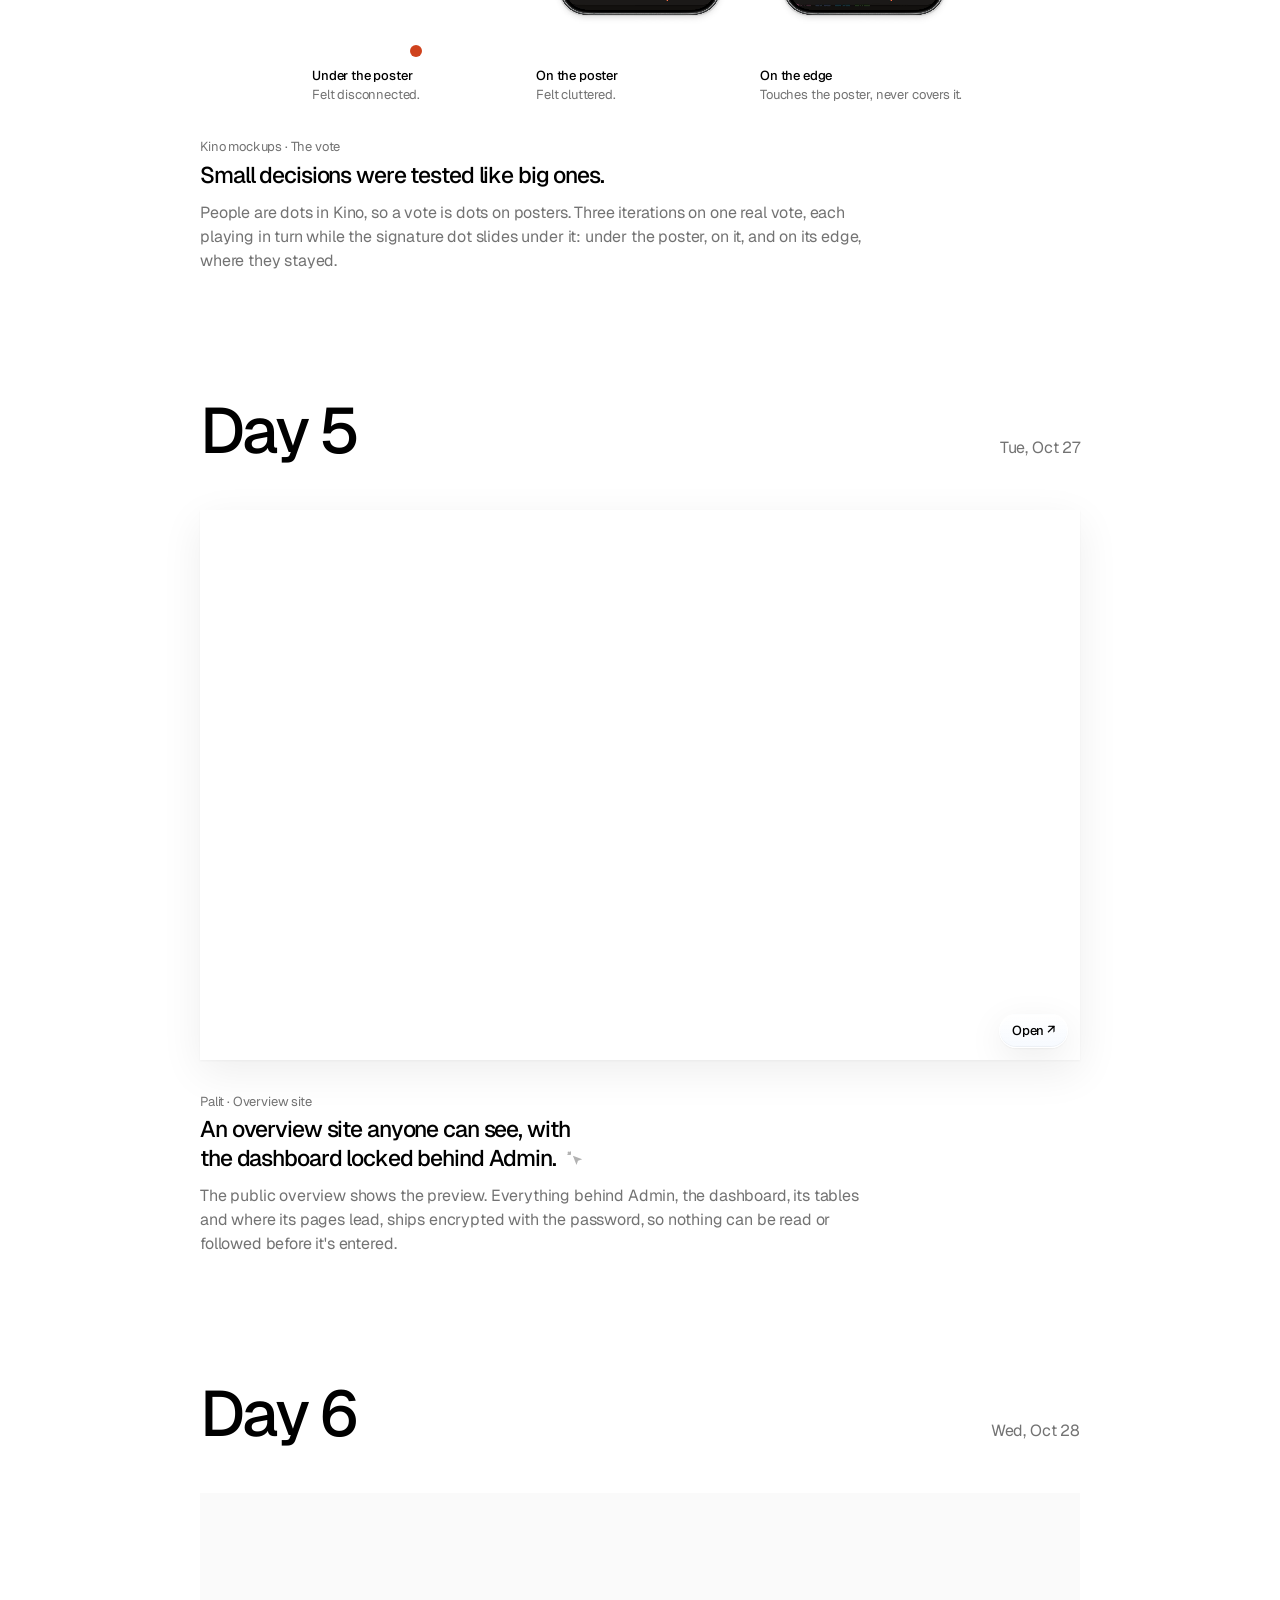
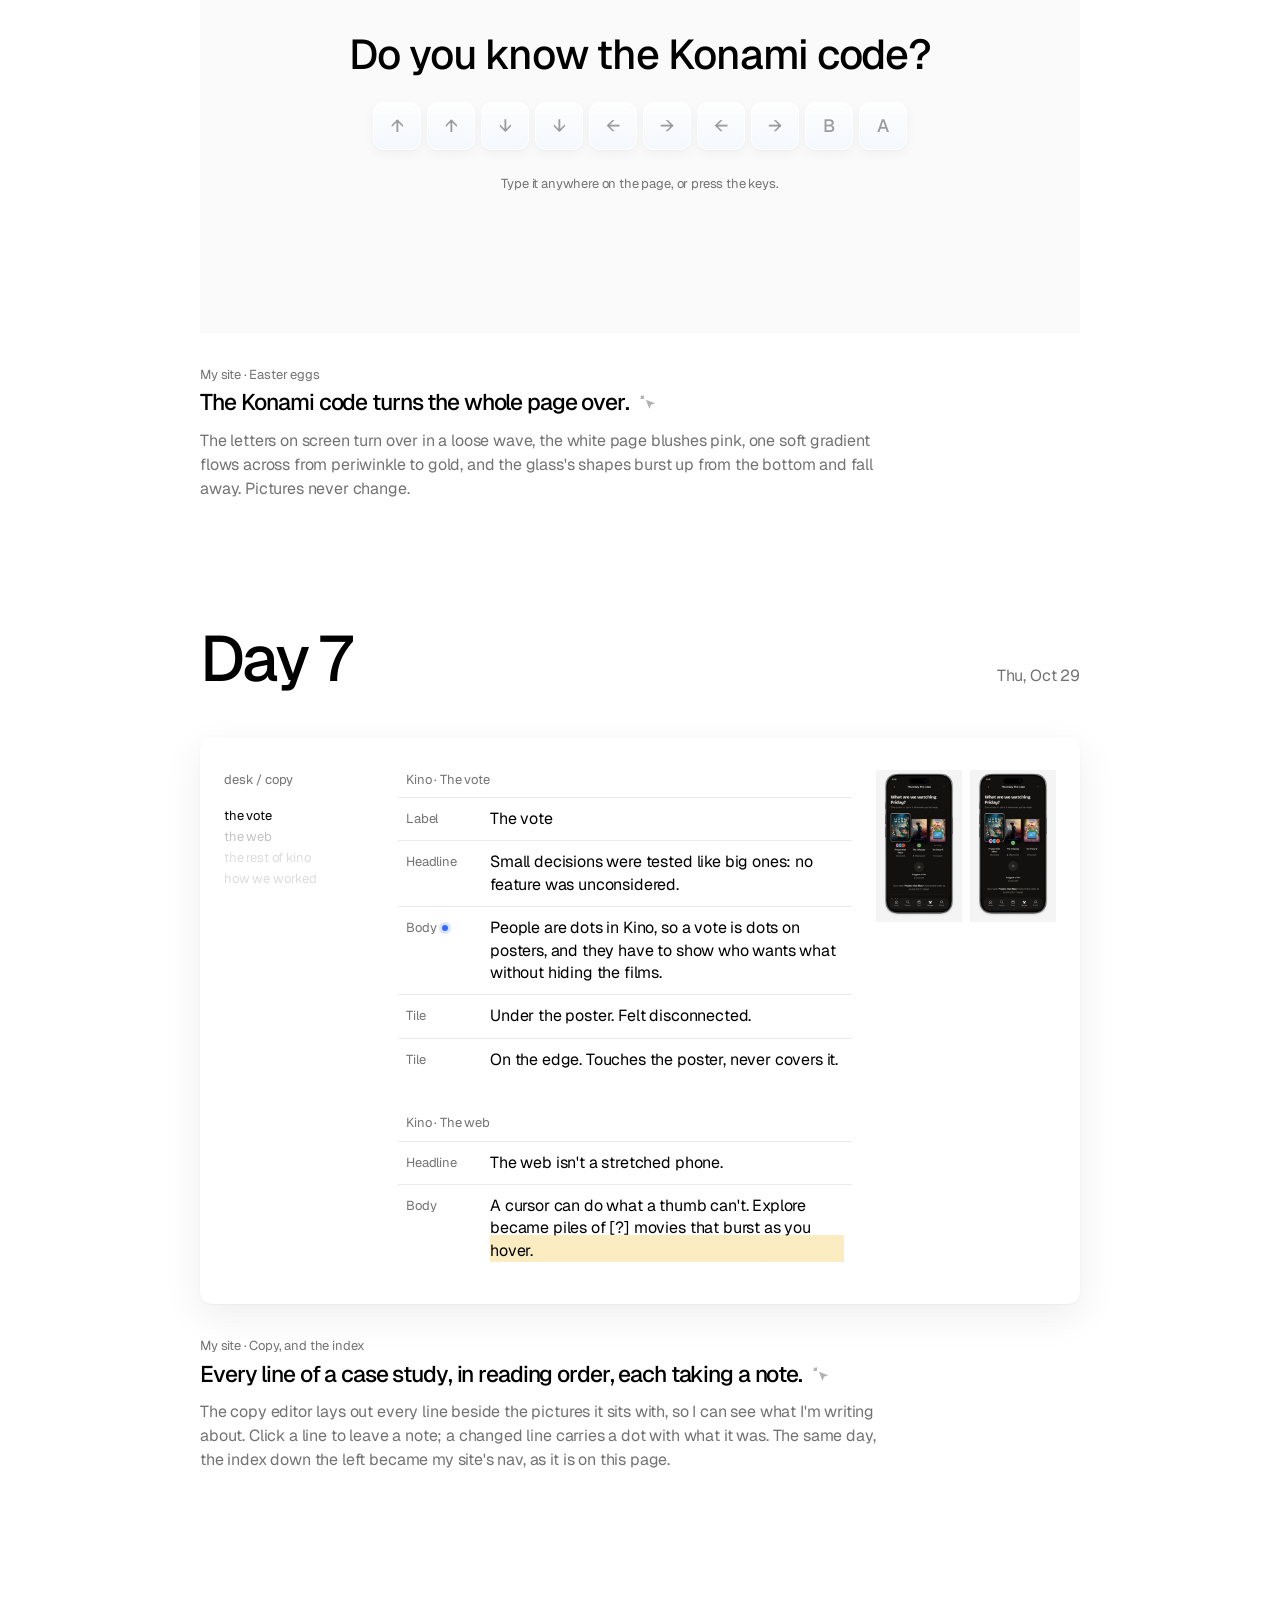
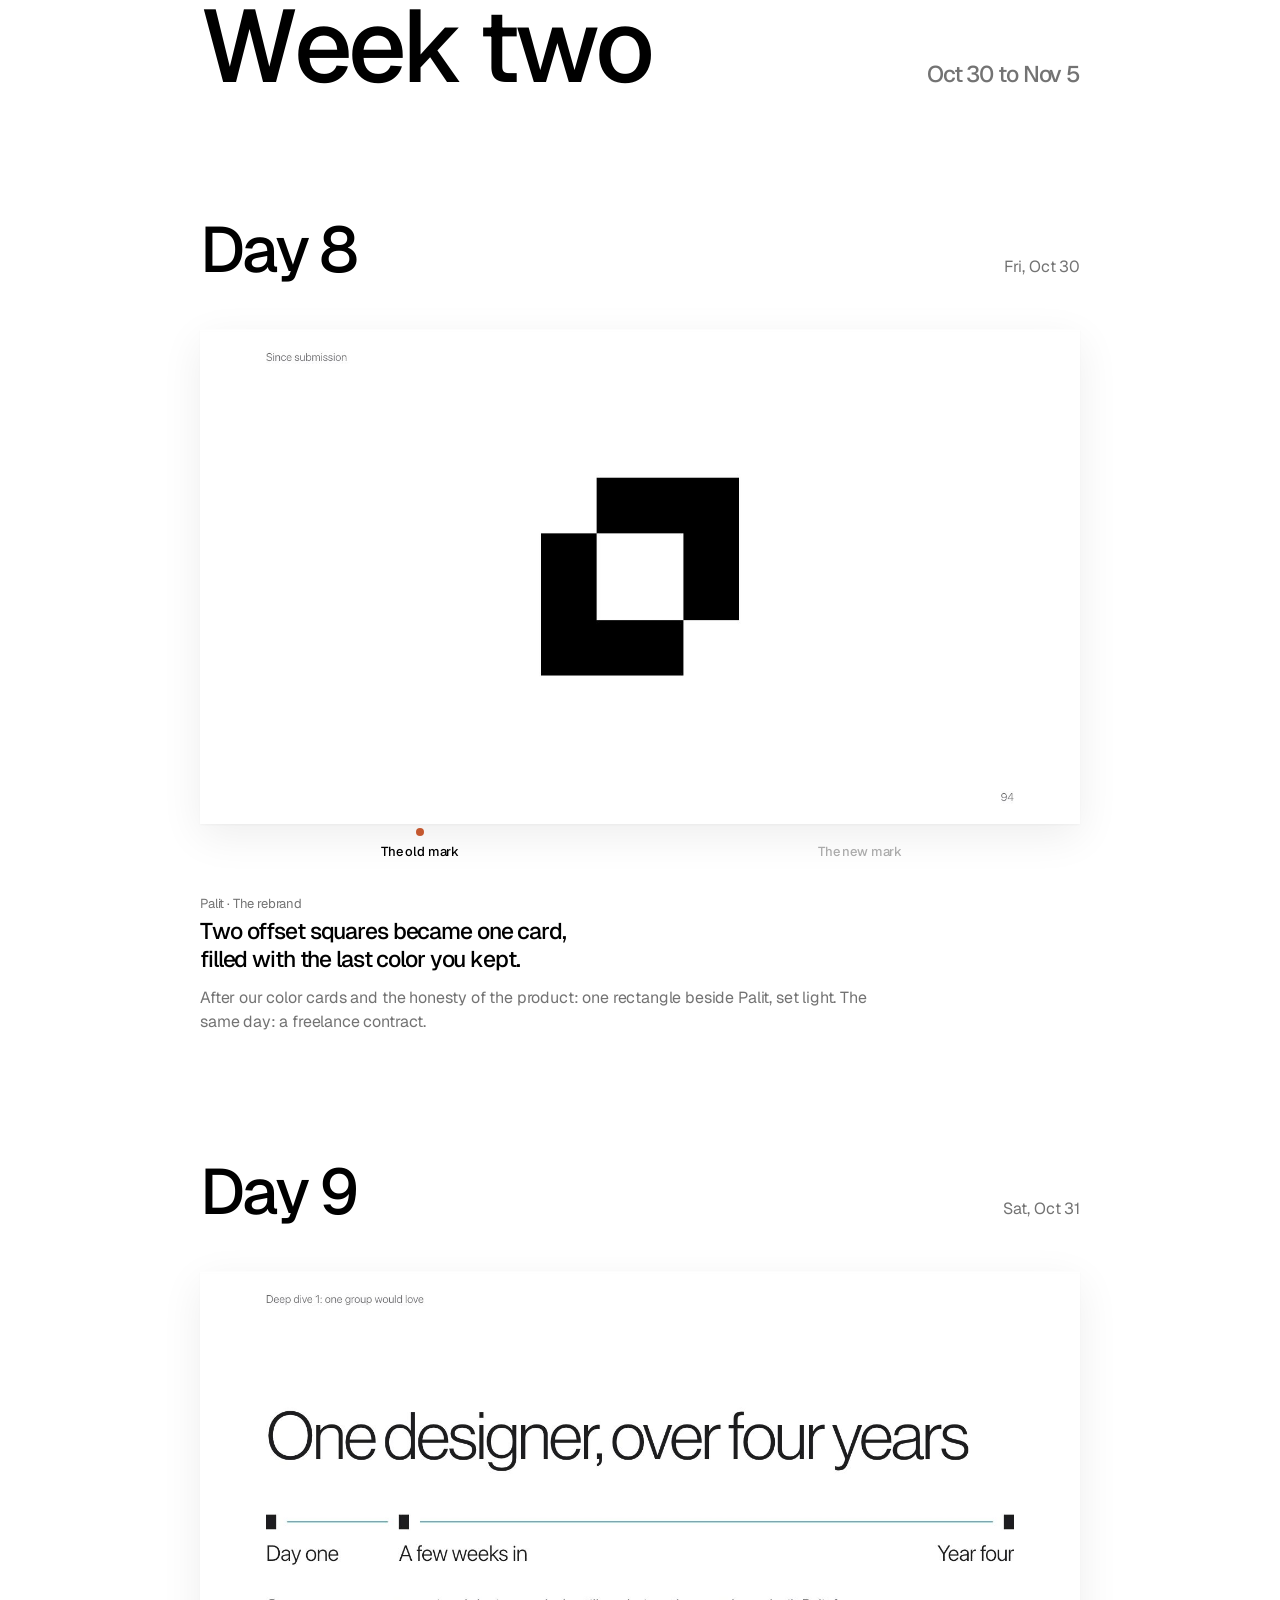
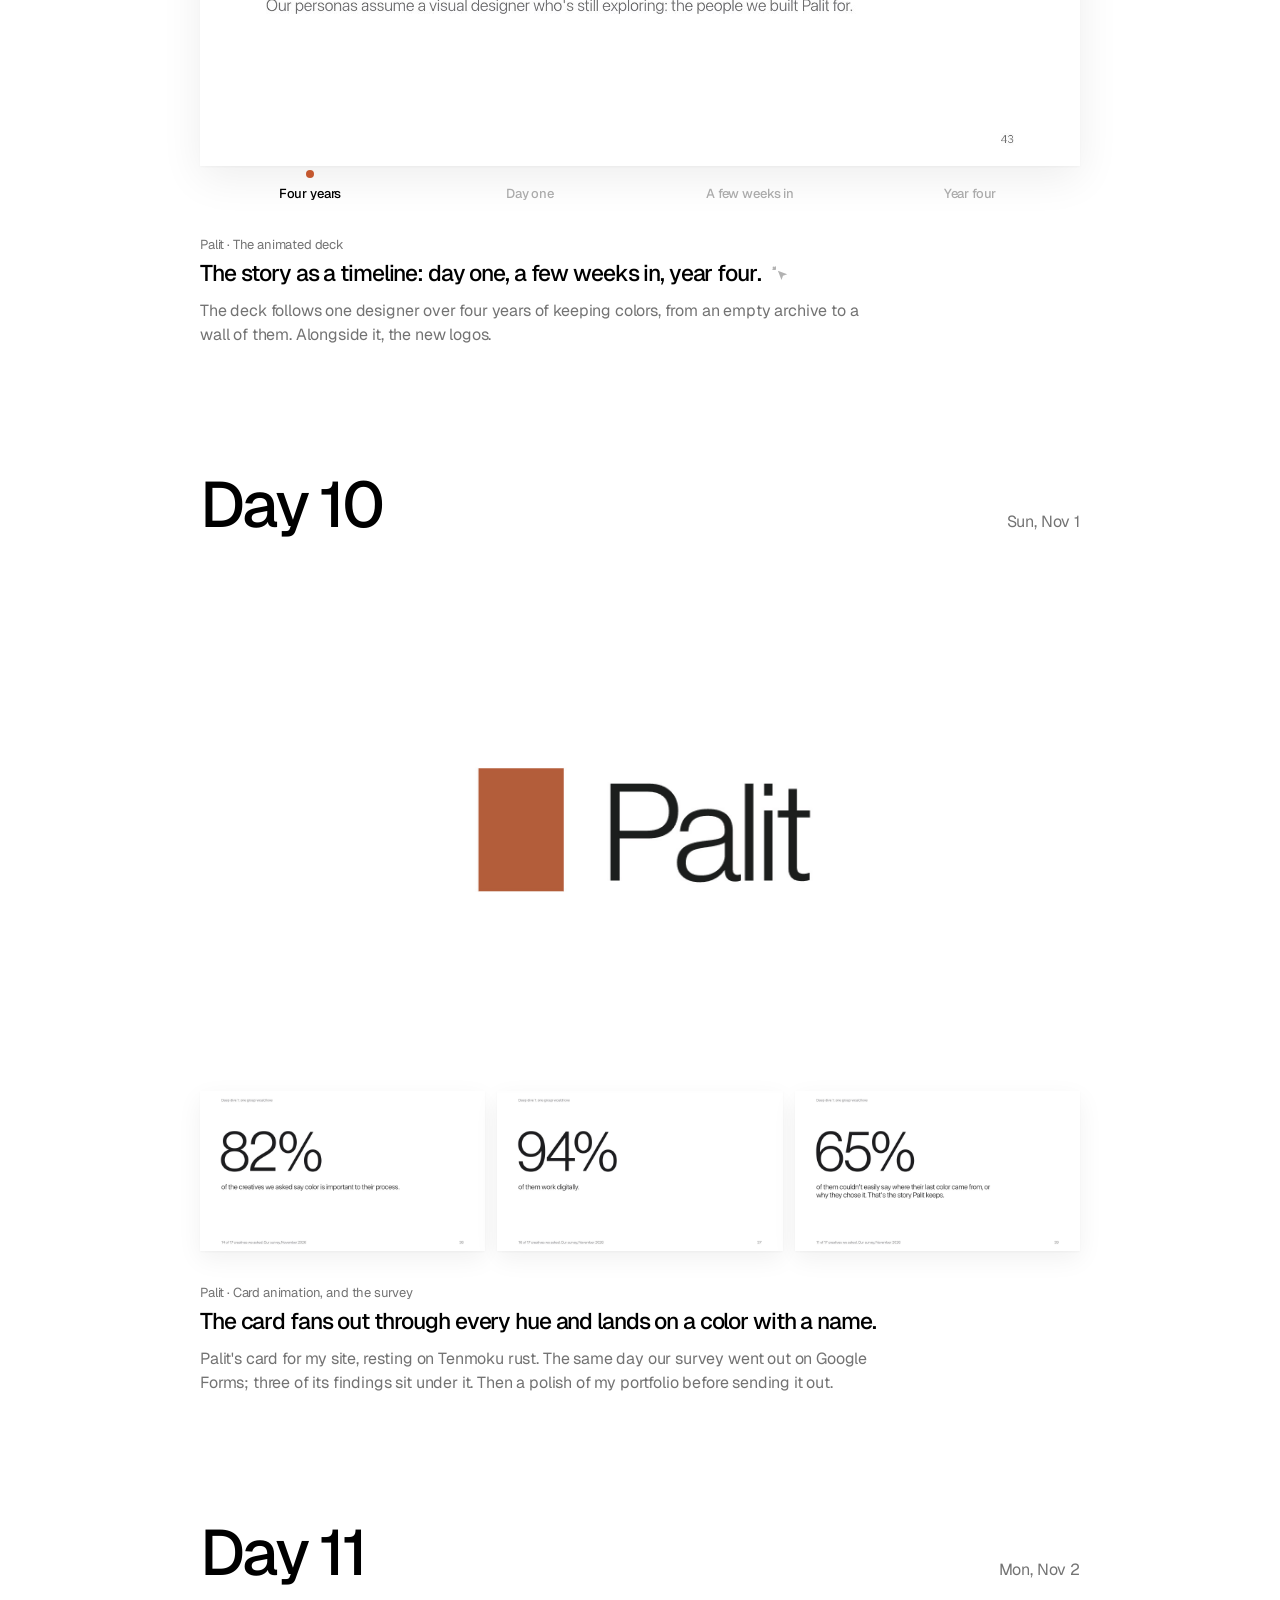
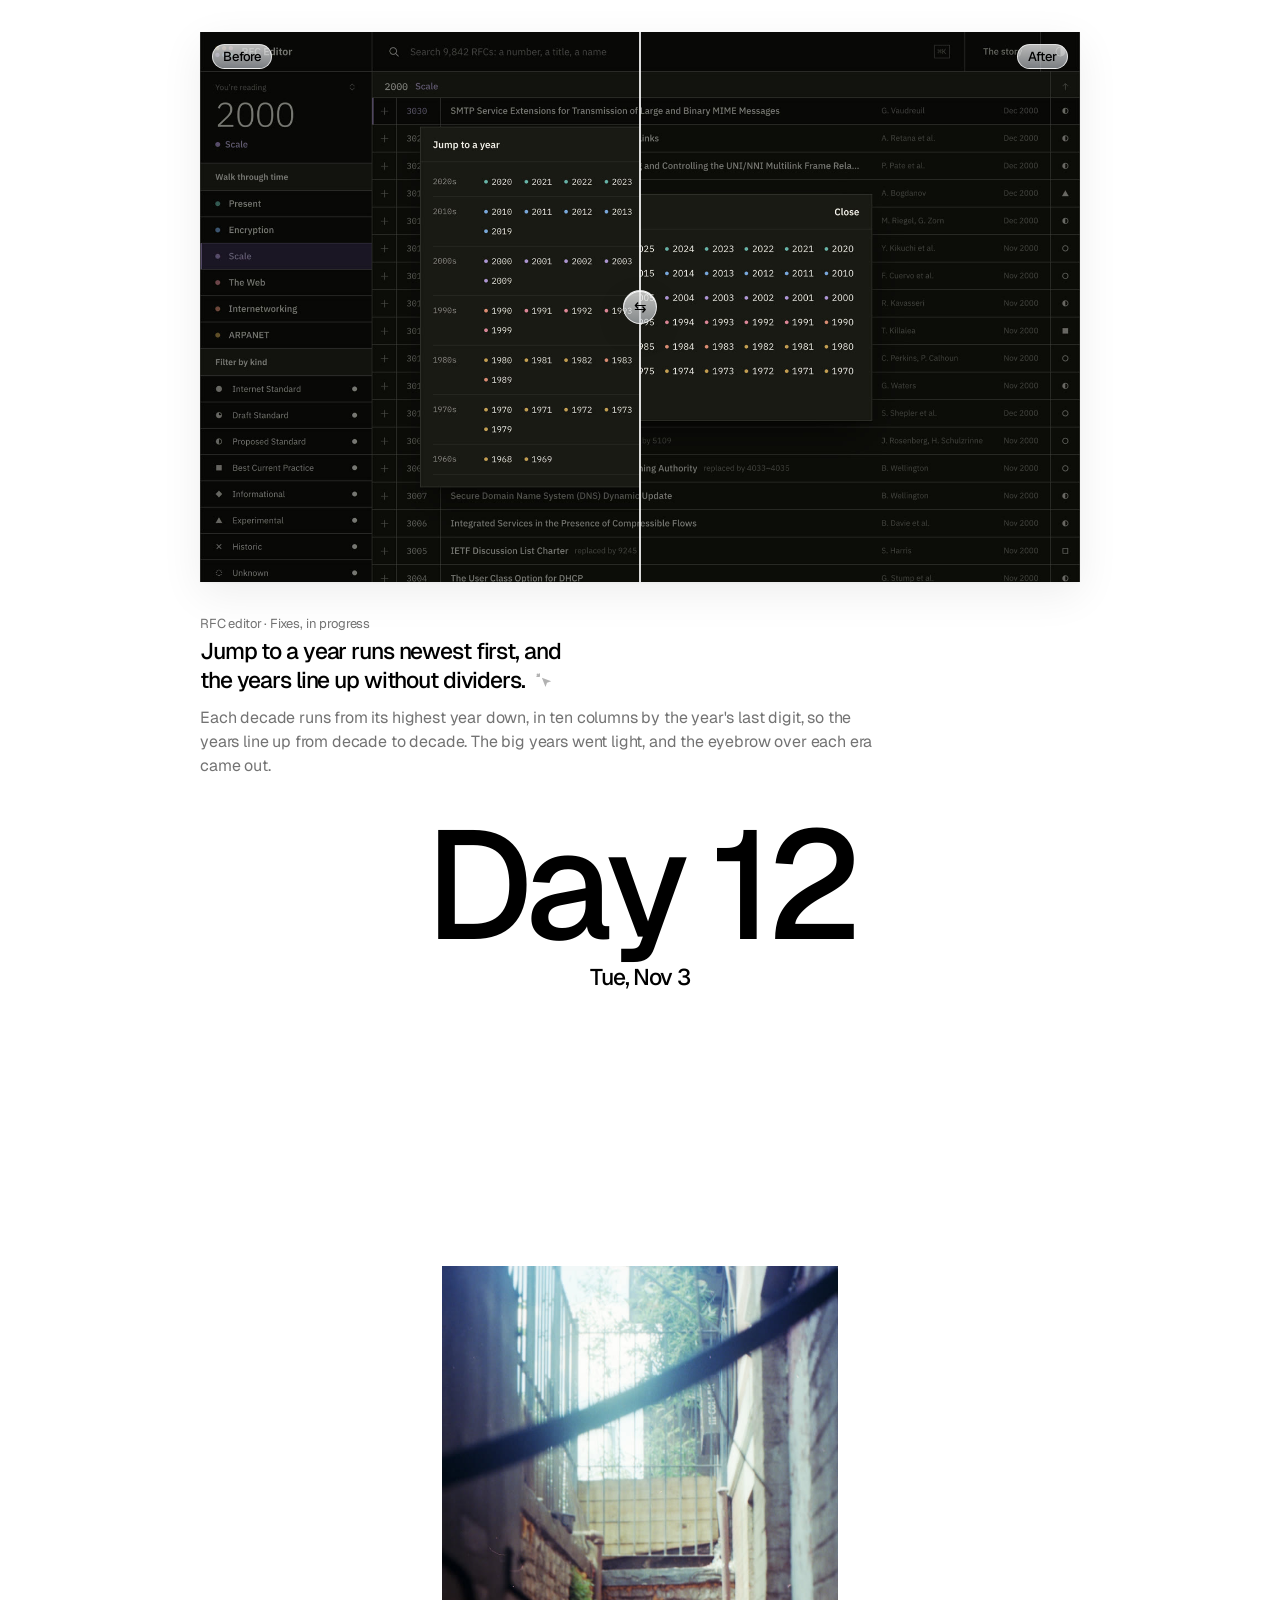
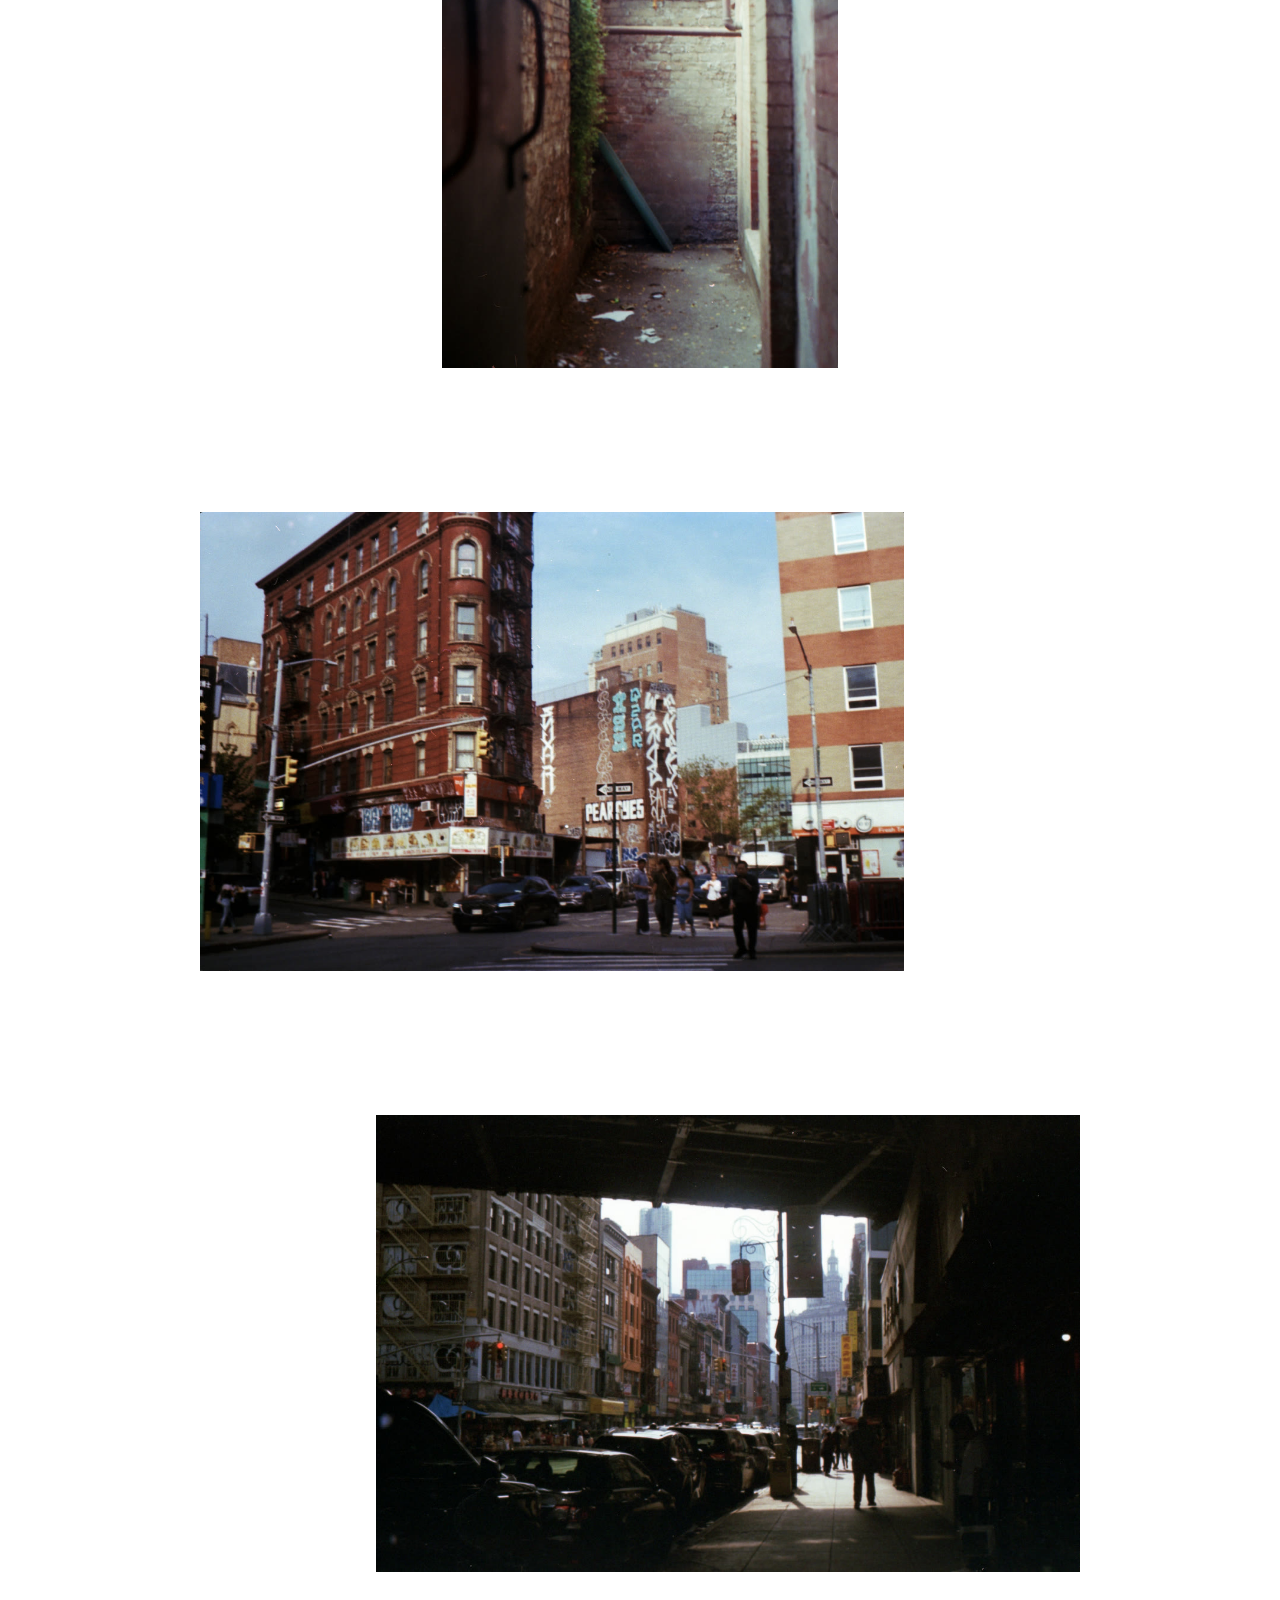
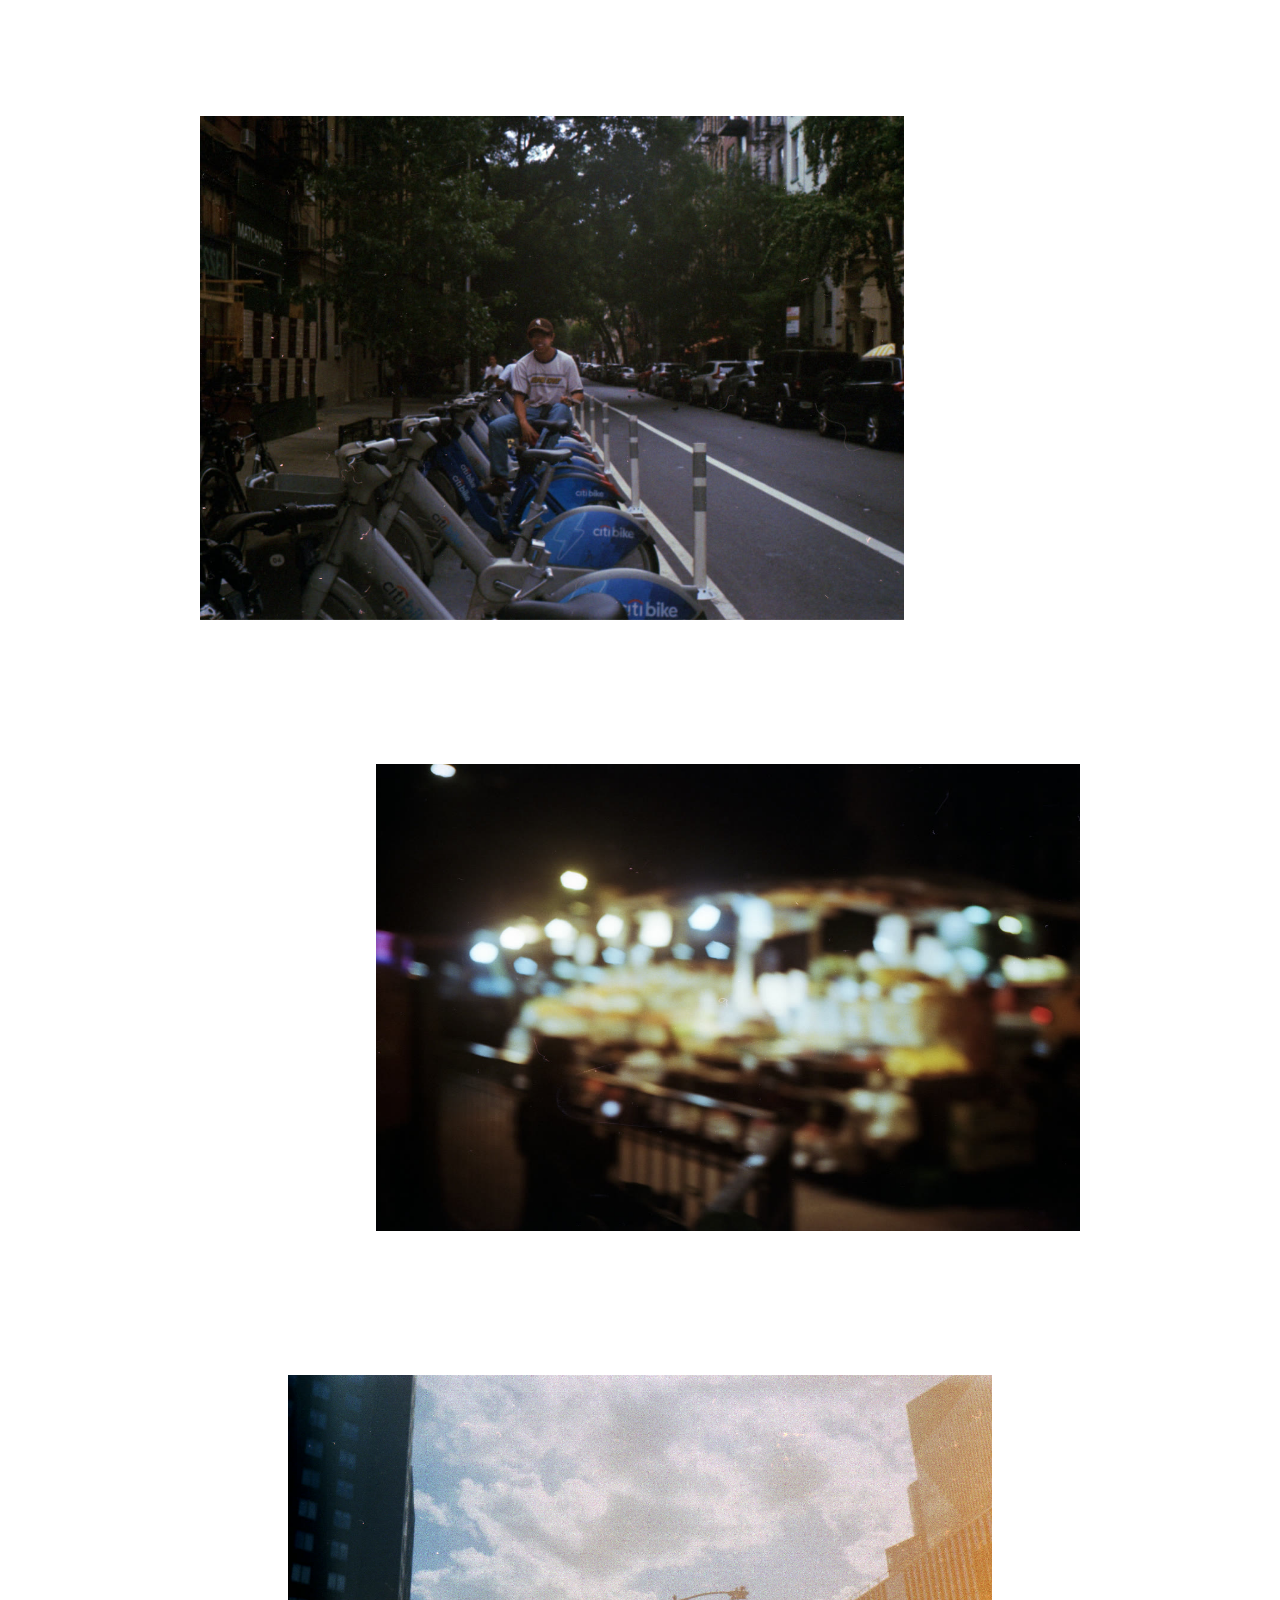
==== commit 0cae2bda: "Haikus open large when clicked; Day 25 shows the opacity study first Each haiku is a button that ope" ====
--- a/index.html
+++ b/index.html
@@ -10,10 +10,10 @@
 <link rel="preconnect" href="https://fonts.googleapis.com">
 <link rel="preconnect" href="https://fonts.gstatic.com" crossorigin>
 <link rel="stylesheet" href="https://fonts.googleapis.com/css2?family=Geist:wght@400;500;600&display=swap">
-<link rel="stylesheet" href="styles.css?v=87d99a07">
+<link rel="stylesheet" href="styles.css?v=d06fce25">
 <script>document.documentElement.classList.add("js");setTimeout(function(){var r=document.documentElement;if(!("ready" in r.dataset))r.classList.remove("js")},4000)</script>
 <script type="importmap">{ "imports": { "three": "./vendor/three.module.js", "opentype.js": "./vendor/opentype.module.js" } }</script>
-<script type="module" src="main.js?v=93b68d4b"></script>
+<script type="module" src="main.js?v=d881477d"></script>
 </head>
 <body>
 
@@ -845,18 +845,18 @@
       <!-- Three haikus, each set the way it was written: red pen on lined paper, chalk on a board, and in print -->
       <div class="piece" data-reveal>
         <ul class="haikus">
-          <li class="haiku haiku-pen" style="--h: 0">
-            <p class="haiku-lines"><span style="--l: 0">my name rings at dawn.</span><span style="--l: 1">I look to my left, then right.</span><span style="--l: 2">my name rings again.</span></p>
-            <p class="haiku-by"><span style="--l: 3">– a haiku by noah oh</span></p>
-          </li>
-          <li class="haiku haiku-chalk" style="--h: 1">
-            <p class="haiku-lines"><span style="--l: 0">mike's class is at 2</span><span style="--l: 1">everyone gather around</span><span style="--l: 2">lets learn about shapes.</span></p>
-            <p class="haiku-by"><span style="--l: 3">a haiku by Noah</span></p>
-          </li>
-          <li class="haiku haiku-print" style="--h: 2">
-            <p class="haiku-lines"><span style="--l: 0">Thank you for the time,</span><span style="--l: 1">I appreciated it.</span><span style="--l: 2">Goodbye fellow friends</span></p>
-            <p class="haiku-by"><span style="--l: 3">A haiku by</span><span style="--l: 3">noah oh</span></p>
-          </li>
+          <li style="--h: 0"><button type="button" class="haiku haiku-pen" data-zoom aria-label="Open the haiku: my name rings at dawn">
+            <span class="haiku-lines"><span style="--l: 0">my name rings at dawn.</span><span style="--l: 1">I look to my left, then right.</span><span style="--l: 2">my name rings again.</span></span>
+            <span class="haiku-by"><span style="--l: 3">– a haiku by noah oh</span></span>
+          </button></li>
+          <li style="--h: 1"><button type="button" class="haiku haiku-chalk" data-zoom aria-label="Open the haiku: mike's class is at 2">
+            <span class="haiku-lines"><span style="--l: 0">mike's class is at 2</span><span style="--l: 1">everyone gather around</span><span style="--l: 2">lets learn about shapes.</span></span>
+            <span class="haiku-by"><span style="--l: 3">a haiku by Noah</span></span>
+          </button></li>
+          <li style="--h: 2"><button type="button" class="haiku haiku-print" data-zoom aria-label="Open the haiku: Thank you for the time">
+            <span class="haiku-lines"><span style="--l: 0">Thank you for the time,</span><span style="--l: 1">I appreciated it.</span><span style="--l: 2">Goodbye fellow friends</span></span>
+            <span class="haiku-by"><span style="--l: 3">A haiku by</span><span style="--l: 3">noah oh</span></span>
+          </button></li>
         </ul>
       </div>
       <div class="words" data-reveal>
@@ -893,6 +893,18 @@
         <p class="day-date">Mon, Nov 16</p>
       </header>
       <div class="piece" data-reveal>
+        <figure class="loop loop-wide" data-loop>
+          <video muted loop playsinline preload="none" poster="assets/week4/films/opacity-study-poster.jpg" data-mp4="assets/week4/films/opacity-study.mp4"
+            aria-label="Speaker Module Opacity Study: a soft light drifts under the module's plastic, across the board, the chip and the speaker, then over the shield can and the speaker wires alone"></video>
+        </figure>
+      </div>
+      <div class="words" data-reveal>
+        <p class="label">Lab · Speaker Module Opacity Study</p>
+        <h3 class="headline"><span data-flip>Testing how see-through each part should be, with a light that follows underneath.</span></h3>
+        <p class="body">The speaker module from the Unmute, below. Every part is a soft silhouette, darker where it's lit, like an x-ray, and moving the light across the board showed which parts read and which disappeared. It joined the lab at noaoh.com that night.</p>
+      </div>
+
+      <div class="piece" data-reveal>
         <figure class="loop loop-screen" data-loop>
           <video muted loop playsinline preload="none" poster="assets/week4/films/unmute-poster.jpg" data-mp4="assets/week4/films/unmute.mp4"
             aria-label="A large, dull gray unmute button. Pressed, it builds, cuts out for a beat, then floods with pink, orange and yellow light, a speaker module showing through the plastic"></video>
@@ -902,18 +914,6 @@
         <p class="label">Lab · Unmute</p>
         <h3 class="headline"><span data-flip>A big, dull gray unmute that bursts into a speaker module when you press it.</span></h3>
         <p class="body">The start of a visual language for a producer who works across dance music. Under thin plastic sits a speaker module; on the drops, heat-colored light floods up through it, pink with the lows, orange with the middles and yellow with the highs. Recorded here without sound.</p>
-      </div>
-
-      <div class="piece" data-reveal>
-        <figure class="loop loop-wide" data-loop>
-          <video muted loop playsinline preload="none" poster="assets/week4/films/opacity-study-poster.jpg" data-mp4="assets/week4/films/opacity-study.mp4"
-            aria-label="Speaker Module Opacity Study: a soft light drifts under the module's plastic, across the board, the chip and the speaker, then over the shield can and the speaker wires alone"></video>
-        </figure>
-      </div>
-      <div class="words" data-reveal>
-        <p class="label">Lab · Speaker Module Opacity Study</p>
-        <h3 class="headline"><span data-flip>Testing how see-through each part should be, with a light that follows underneath.</span></h3>
-        <p class="body">Every part is a soft silhouette, darker where it's lit, like an x-ray. Moving the light across the board showed which parts read and which disappeared. It joined the lab at noaoh.com that night.</p>
       </div>
       <div class="tried" data-tiles data-reveal>
         <p class="label">Also tried · Parts in 2.5D and 3D, to go with the button</p>
--- a/styles.css
+++ b/styles.css
@@ -1314,7 +1314,8 @@
   .words + .tried { margin-top: var(--space-7); }
 }
 
-/* Day 24: three haikus, each set the way it was written; their lines come in one after another */
+/* Day 24: three haikus, each set the way it was written; their lines come in one after another. Everything in a card is
+   sized by the card's own width, so opened large (main.js, the lightbox) it's the same card, only bigger. */
 .haikus {
   display: grid;
   grid-template-columns: repeat(3, minmax(0, 1fr));
@@ -1322,25 +1323,28 @@
   margin: 0; padding: 0;
   list-style: none;
 }
+.haikus li { container-type: inline-size; }
 .haiku {
   position: relative;
-  display: flex; flex-direction: column; align-items: center; justify-content: center; gap: var(--space-5);
+  display: flex; flex-direction: column; align-items: center; justify-content: center; gap: 7cqw;
+  width: 100%;
   aspect-ratio: 4 / 3;
-  padding: var(--space-6) var(--space-5);
+  padding: 8cqw 7cqw;
   overflow: hidden;
+  border: 0;
+  font: inherit;
   text-align: center;
   box-shadow: 0 1px 2px rgb(0 0 0 / 0.04), 0 8px 24px rgb(0 0 0 / 0.06);
 }
-.haiku p { margin: 0; }
 .haiku span { display: block; }
-.haiku-lines { line-height: 1.75; white-space: nowrap; } /* a haiku's lines never wrap */
-@media (min-width: 860px) { .haiku-lines { font-size: clamp(12px, 1.25vw, 16px); } }
-.haiku-by { font-size: var(--size-small); }
-
-/* Red pen on lined paper */
+.haiku-lines { font-size: 4.7cqw; line-height: 1.75; white-space: nowrap; } /* a haiku's lines never wrap */
+.haiku-by { font-size: 3.8cqw; line-height: 1.5; }
+button.haiku { cursor: zoom-in; transition: translate 300ms var(--ease), box-shadow 300ms var(--ease); }
+button.haiku:hover, button.haiku:focus-visible { translate: 0 -3px; box-shadow: 0 2px 4px rgb(0 0 0 / 0.05), 0 20px 50px rgb(0 0 0 / 0.12); }
+
+/* Red pen on lined paper: eleven rules down the card, at any size */
 .haiku-pen {
-  background: repeating-linear-gradient(to bottom, transparent 0 27px, rgb(118 140 170 / 0.16) 27px 28px), #fbfbf9;
-  background-position: 0 6px;
+  background: linear-gradient(to bottom, transparent calc(100% - 1px), rgb(118 140 170 / 0.18) calc(100% - 1px)) 0 0 / 100% 9.09% repeat-y, #fbfbf9;
   color: #c9302c;
 }
 .haiku-pen .haiku-by { align-self: flex-end; margin-right: 8%; }
@@ -1360,8 +1364,8 @@
 }
 
 @media (prefers-reduced-motion: no-preference) {
-  html.js .haikus .haiku span { opacity: 0; translate: 0 6px; filter: blur(2px); }
-  .piece[data-shown] .haikus .haiku span {
+  html.js .haikus .haiku span span { opacity: 0; translate: 0 6px; filter: blur(2px); }
+  .piece[data-shown] .haikus .haiku span span {
     opacity: 1; translate: 0 0; filter: blur(0);
     transition: opacity 700ms var(--ease), translate 700ms var(--ease), filter 700ms var(--ease);
     transition-delay: calc(300ms + var(--h) * 450ms + var(--l) * 320ms);
@@ -1369,11 +1373,15 @@
 }
 html[data-bands] .haiku { z-index: 61; }
 
+/* Opened large: the same card, as wide as the screen allows at its 4 by 3 */
+.lightbox-card { position: relative; z-index: 1; container-type: inline-size; width: min(calc(100vw - 2 * var(--gutter)), calc((100svh - 120px) * 4 / 3), 880px); }
+.lightbox-card[hidden], .lightbox img[hidden] { display: none; }
+.lightbox-card .haiku { box-shadow: 0 2px 6px rgb(0 0 0 / 0.06), 0 30px 90px rgb(0 0 0 / 0.18); }
+
 /* Day 26: a still at its own shape */
 .still { margin: 0; aspect-ratio: var(--ar, 16 / 10); overflow: hidden; background: #f4f4f4; box-shadow: 0 1px 2px rgb(0 0 0 / 0.04), 0 12px 40px rgb(0 0 0 / 0.07); }
 .still img { display: block; width: 100%; height: 100%; object-fit: cover; }
 
 @media (max-width: 859px) {
   .haikus { grid-template-columns: 1fr; gap: var(--space-3); }
-  .haiku { aspect-ratio: auto; min-height: 240px; }
-}
+}
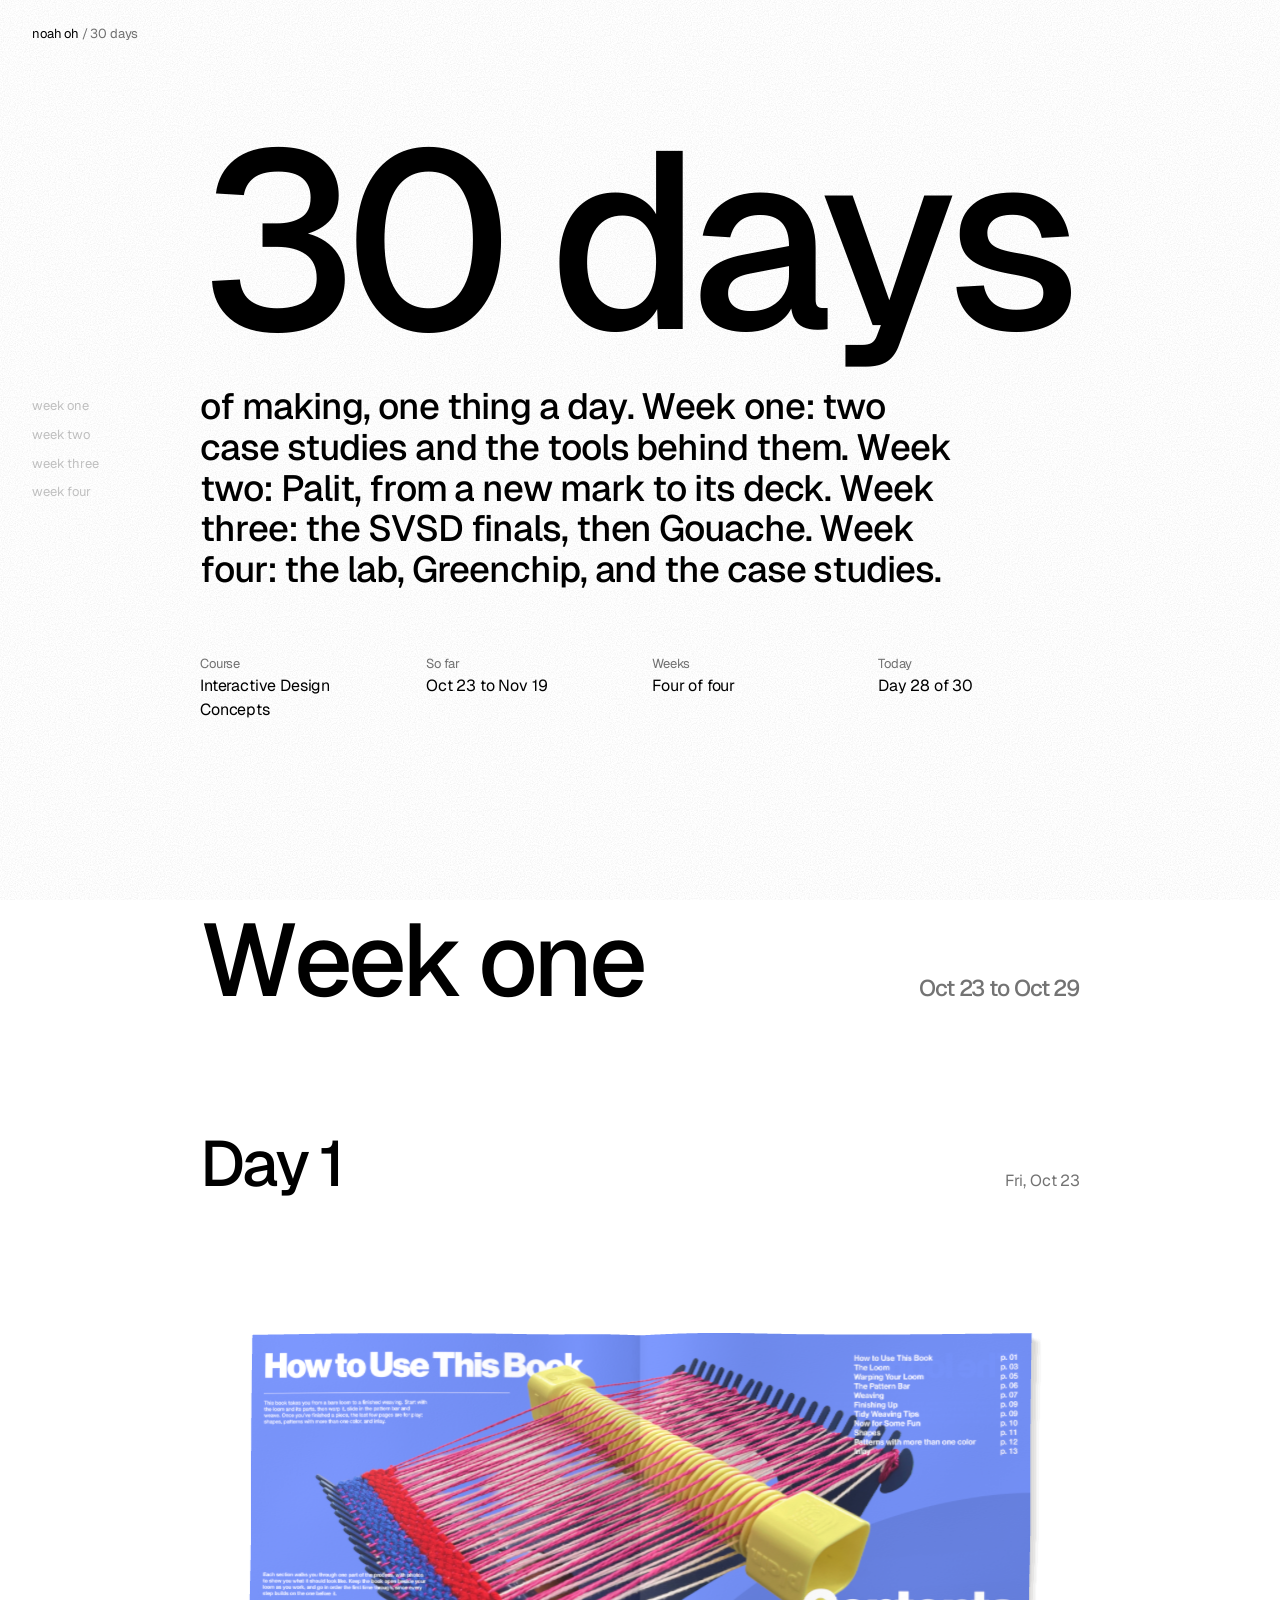
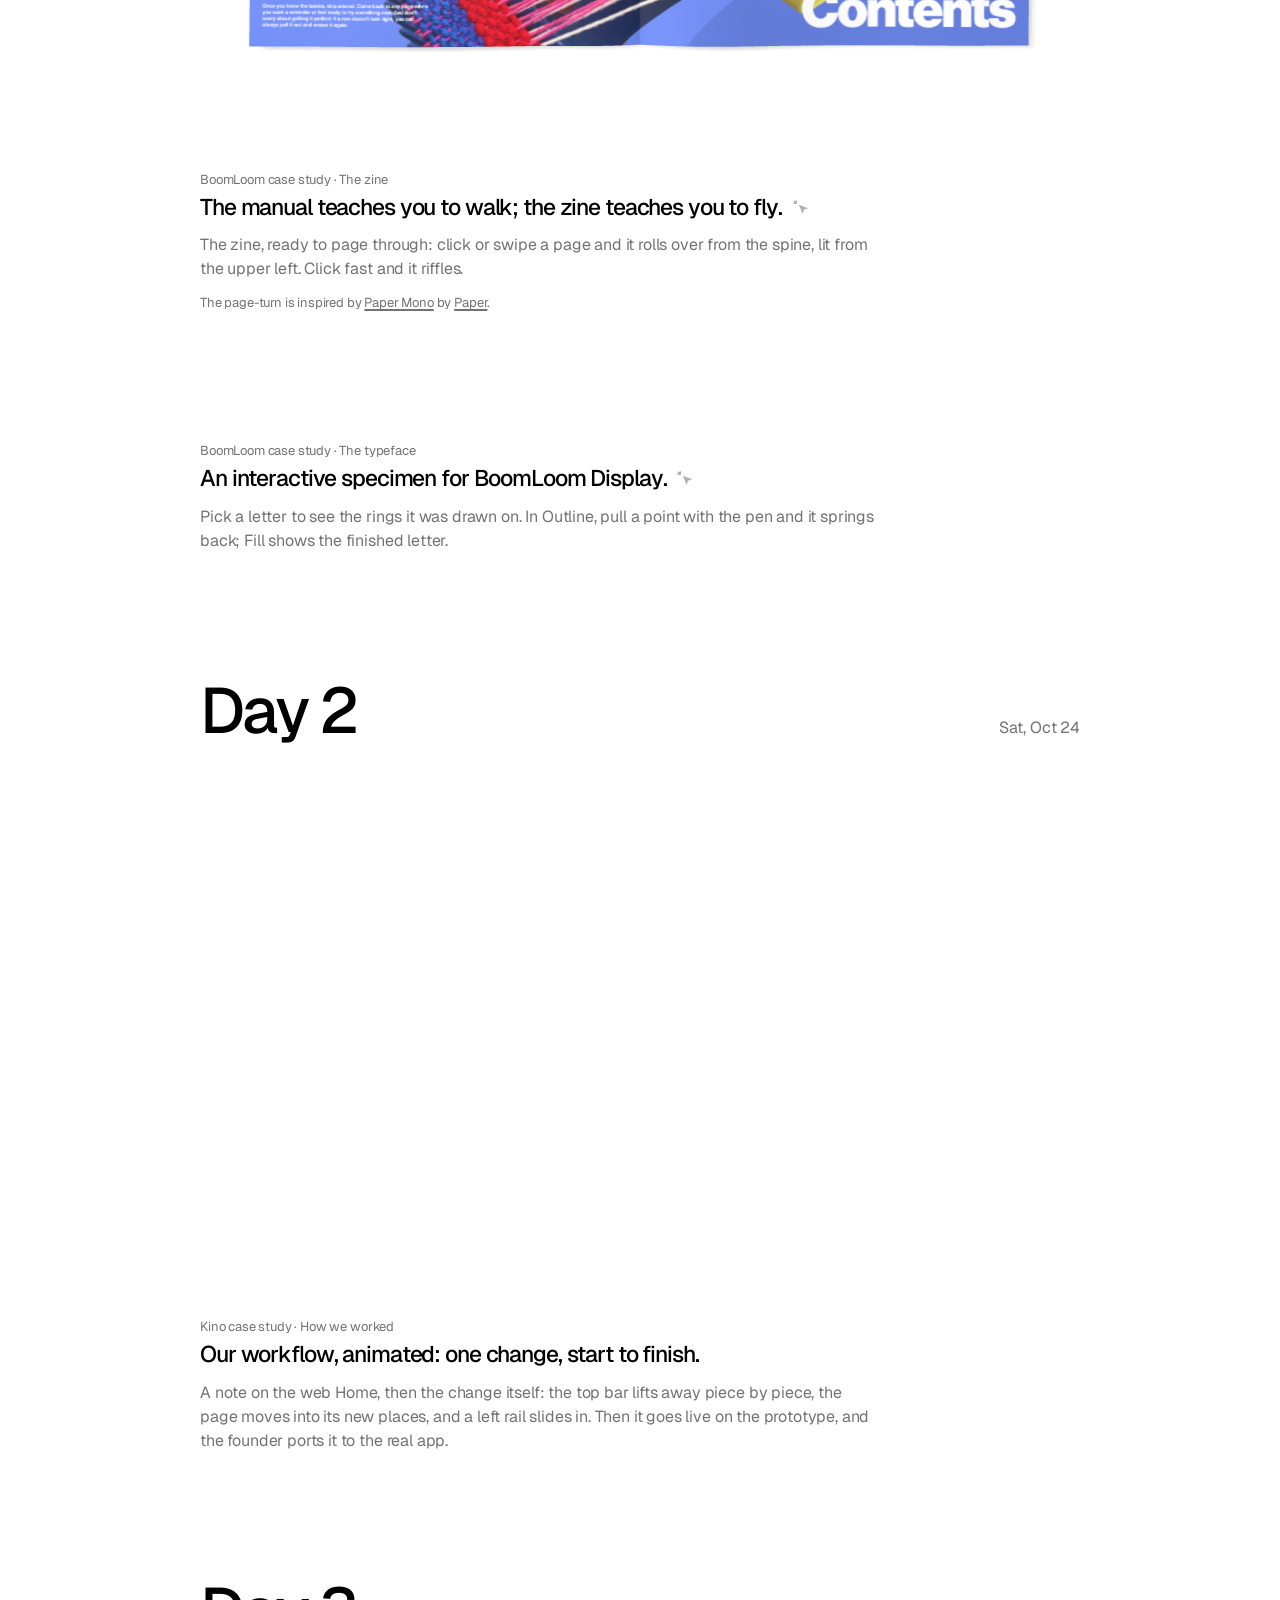
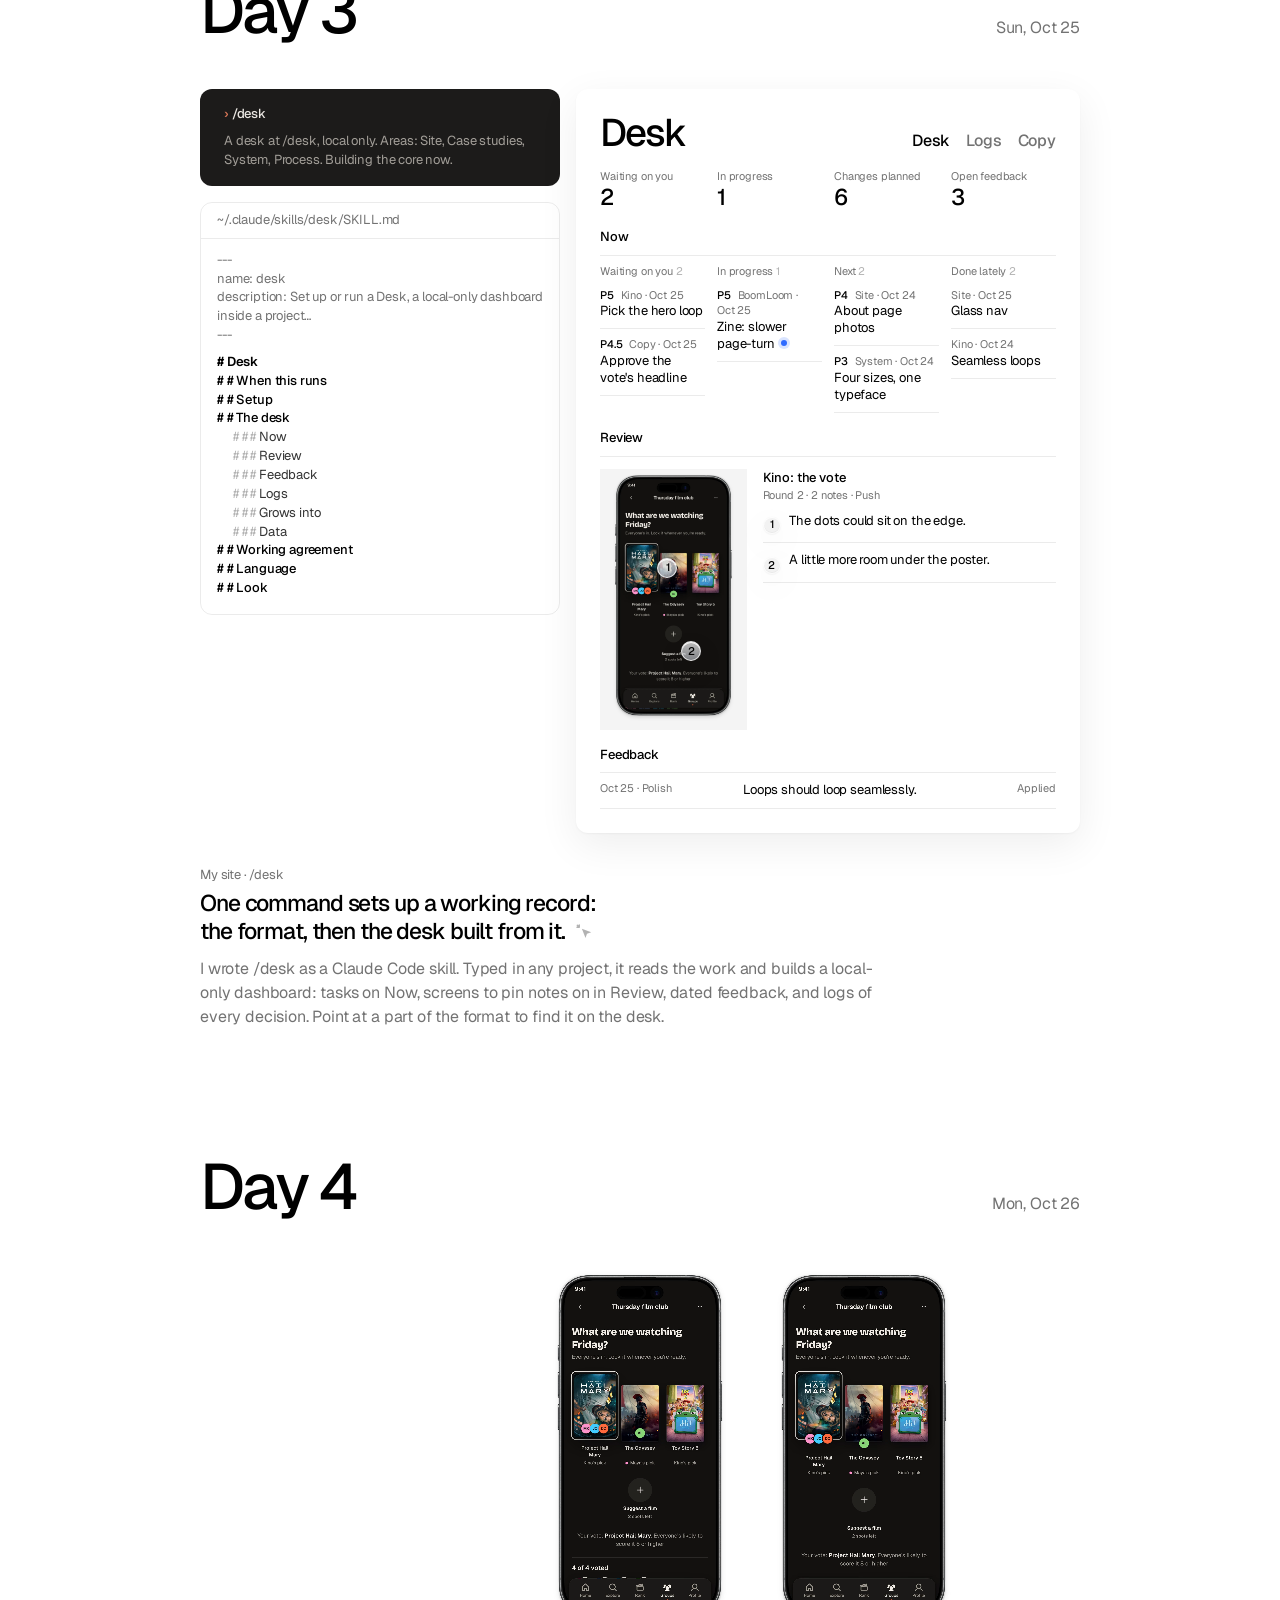
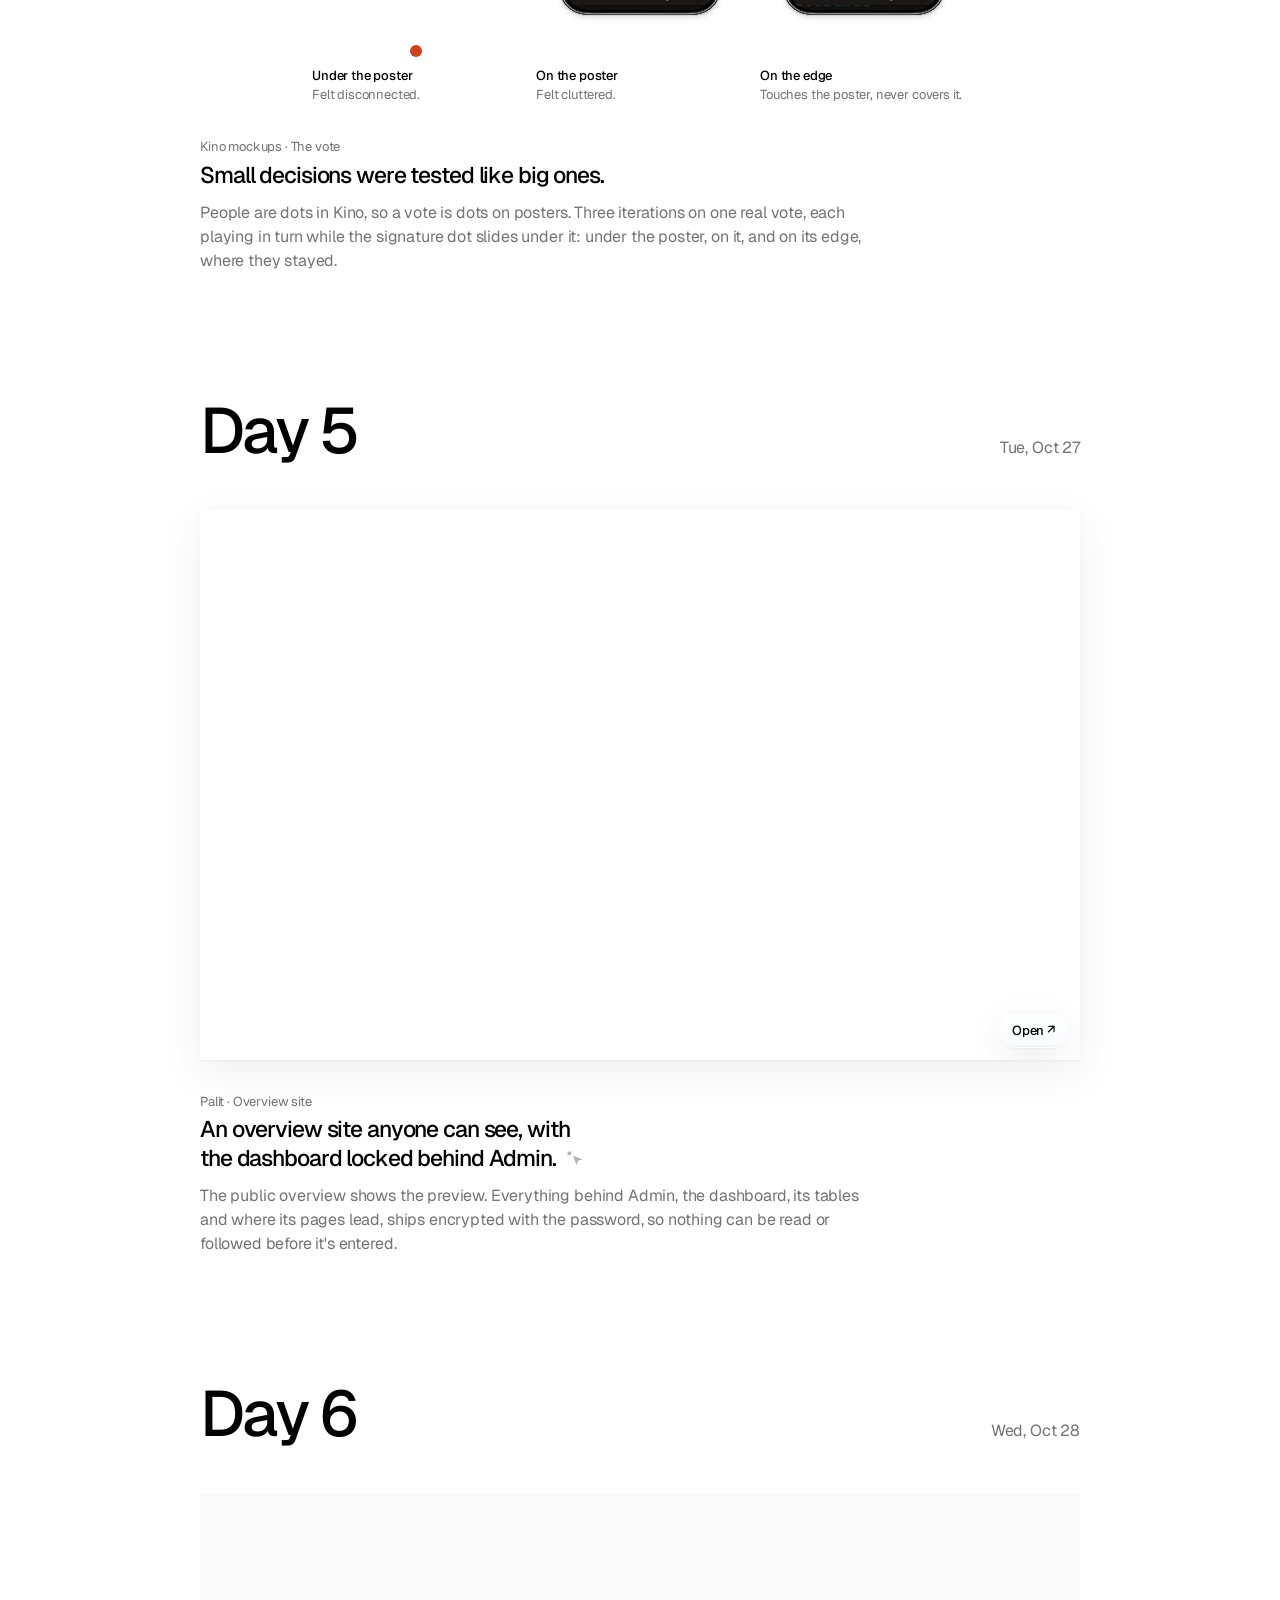
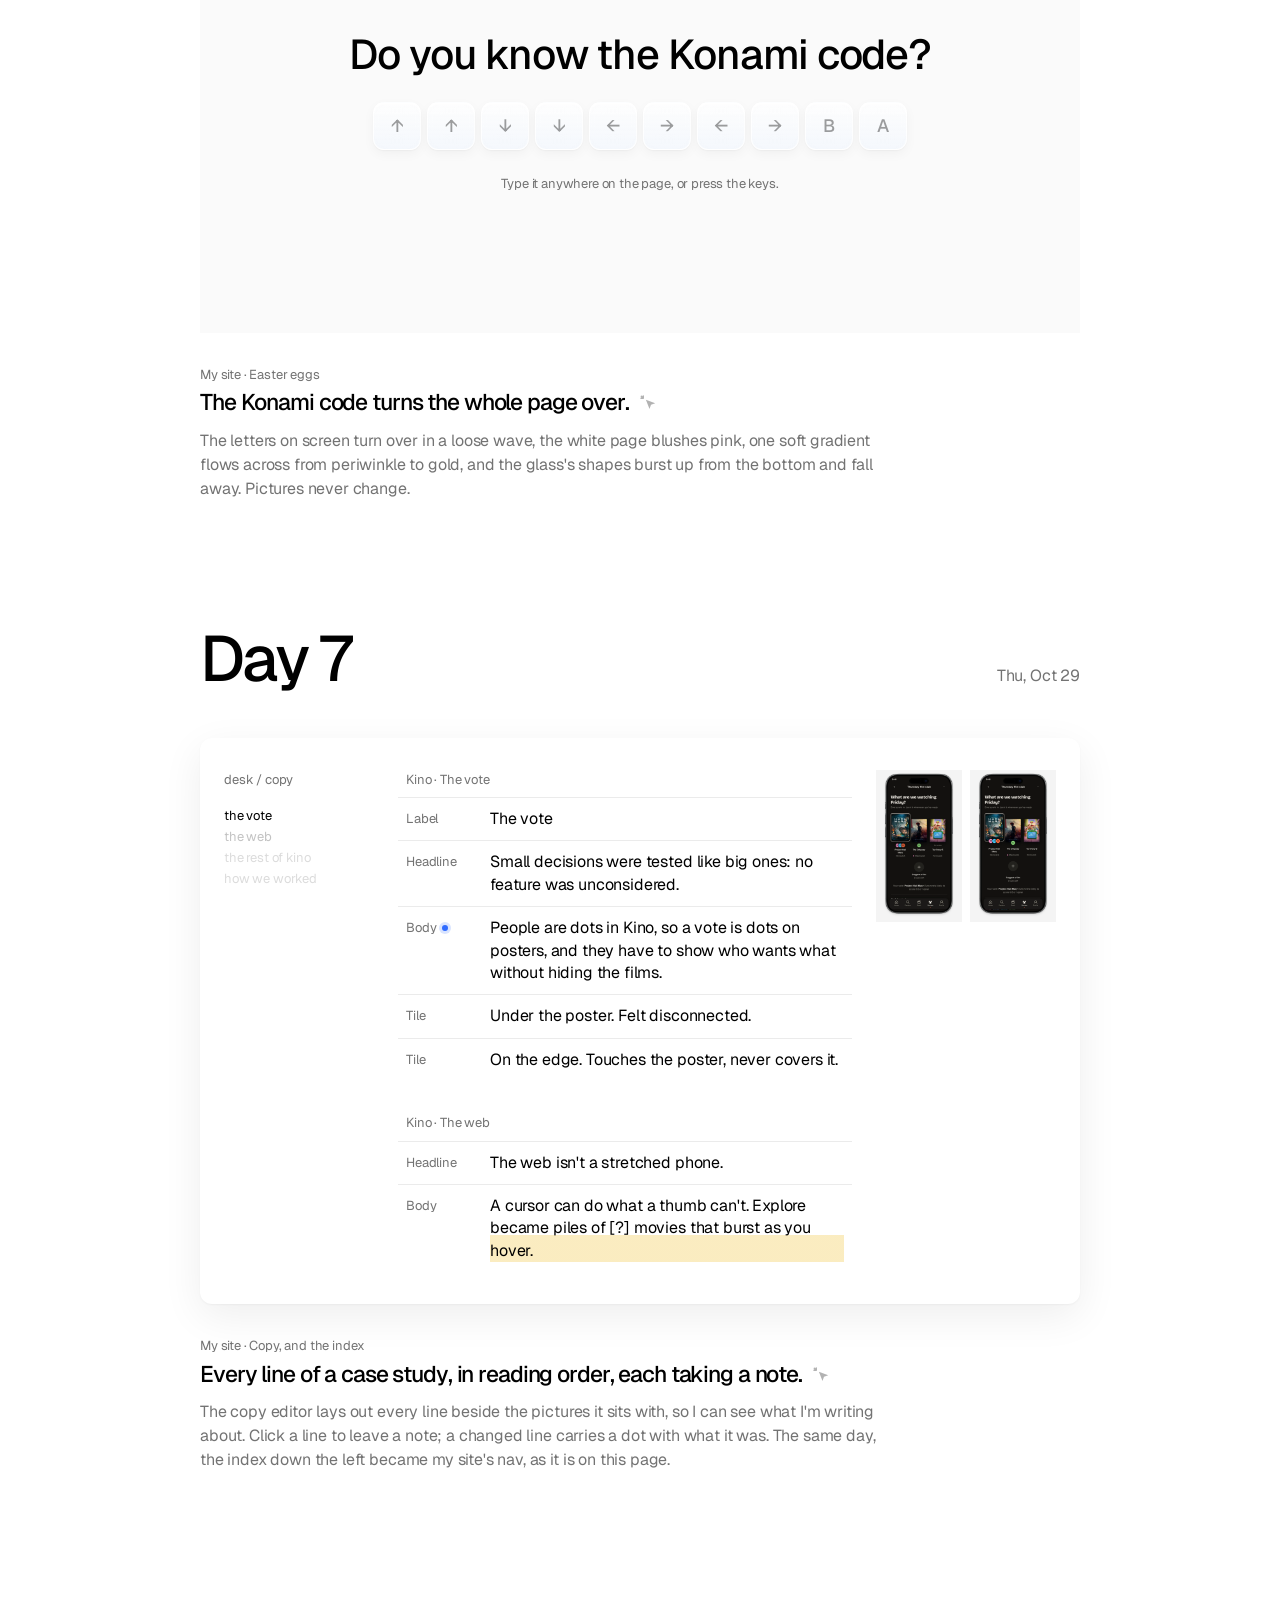
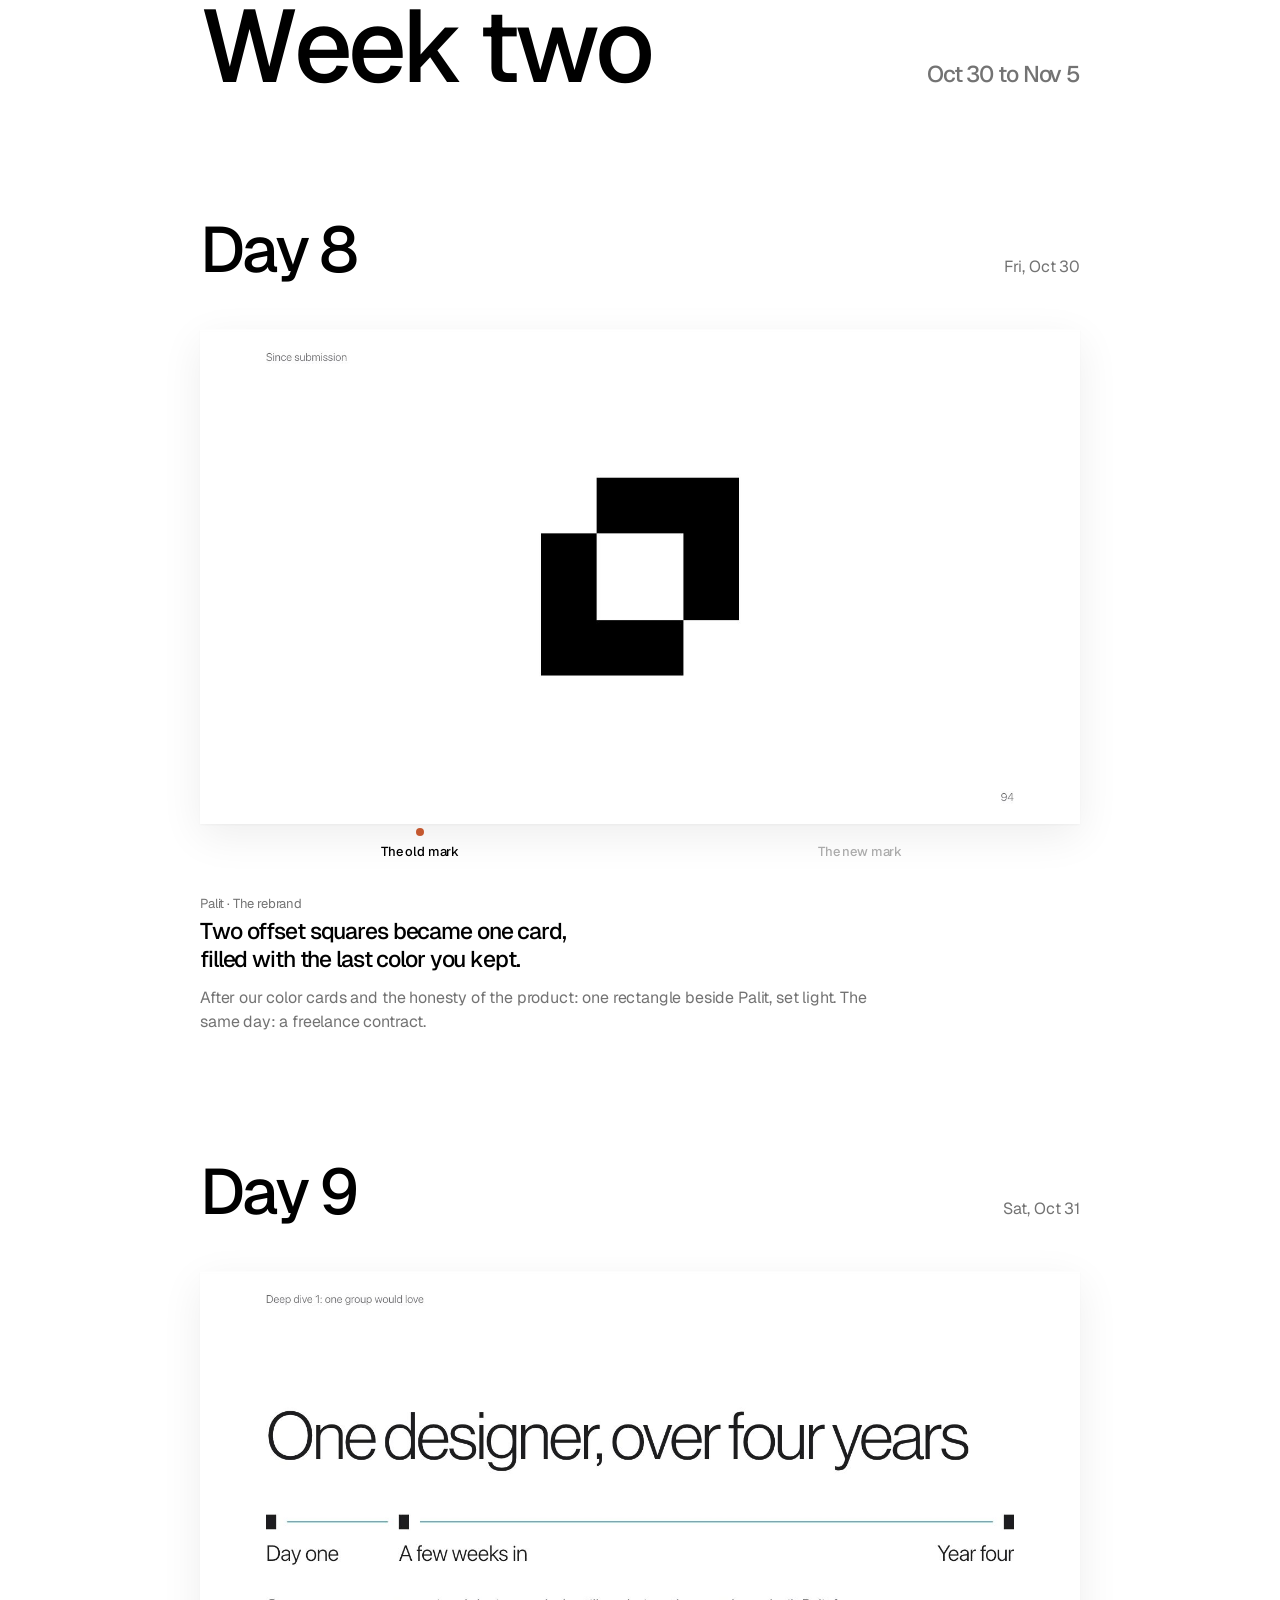
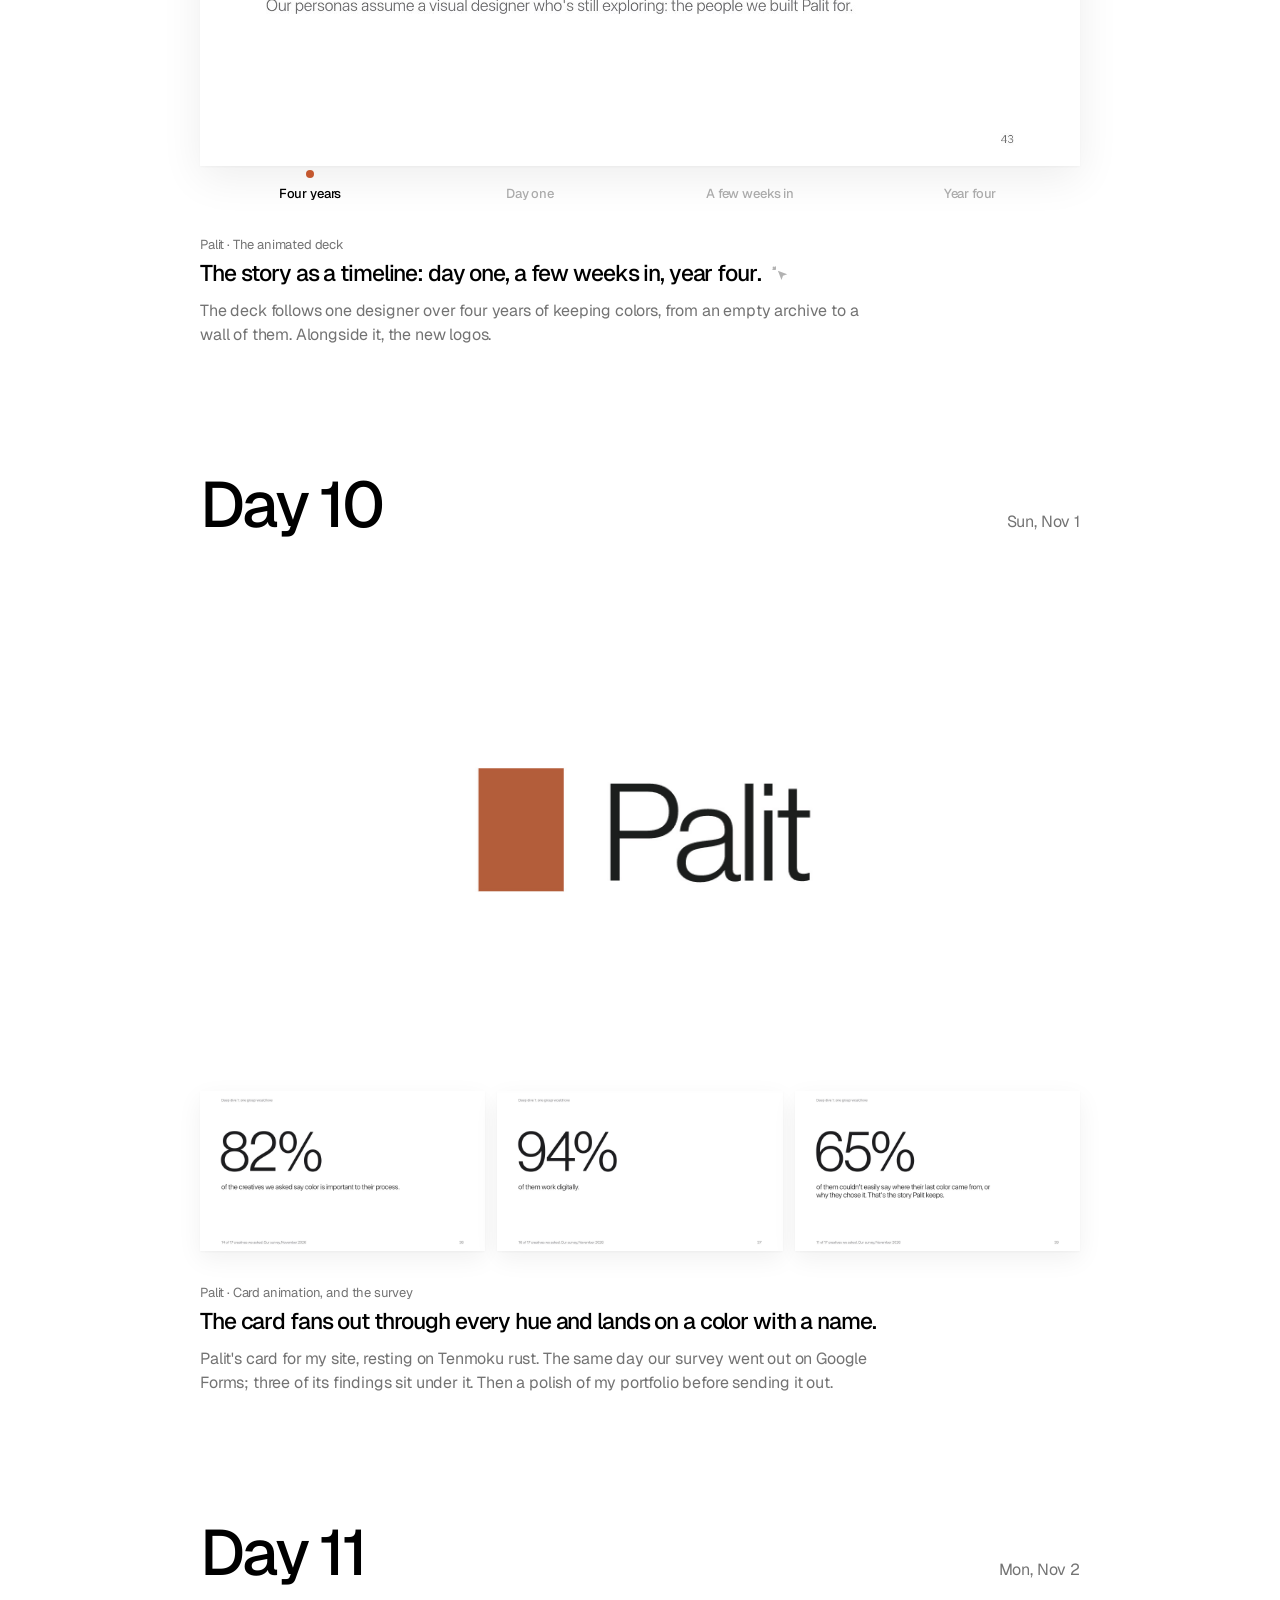
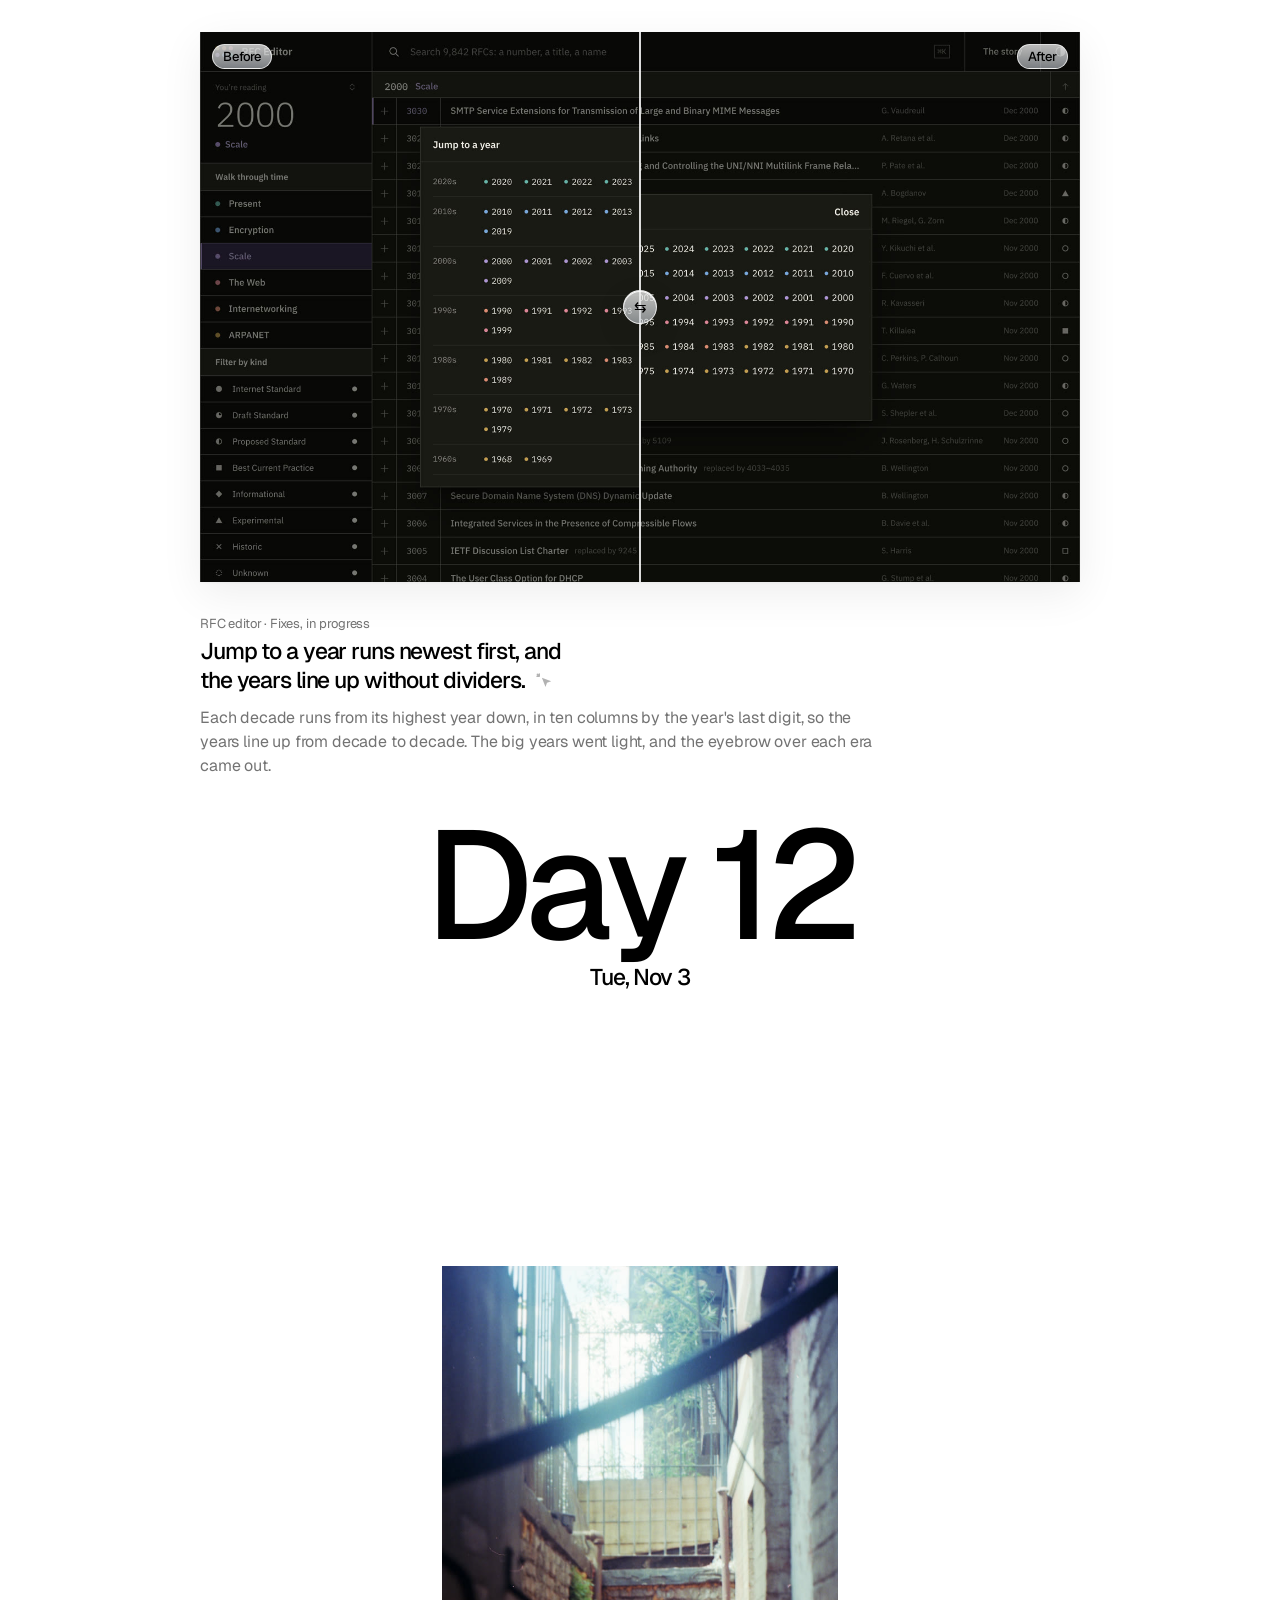
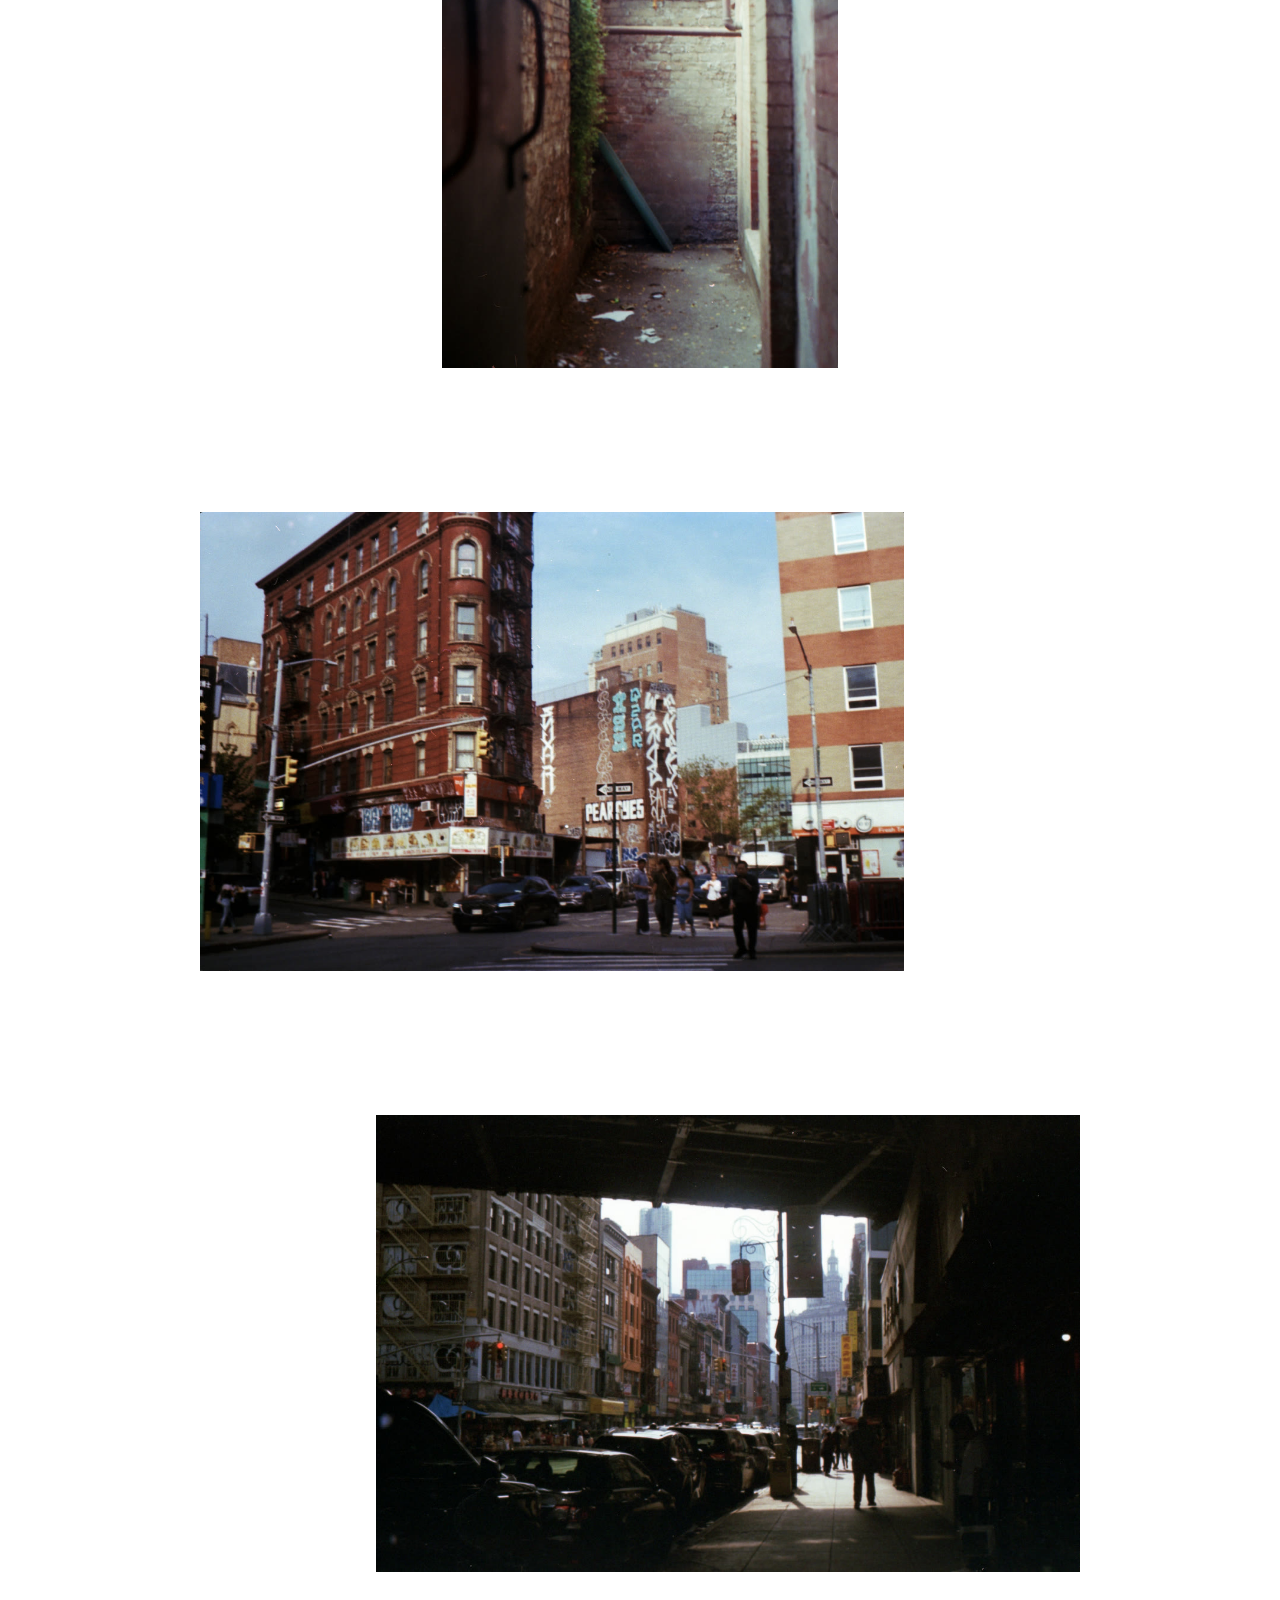
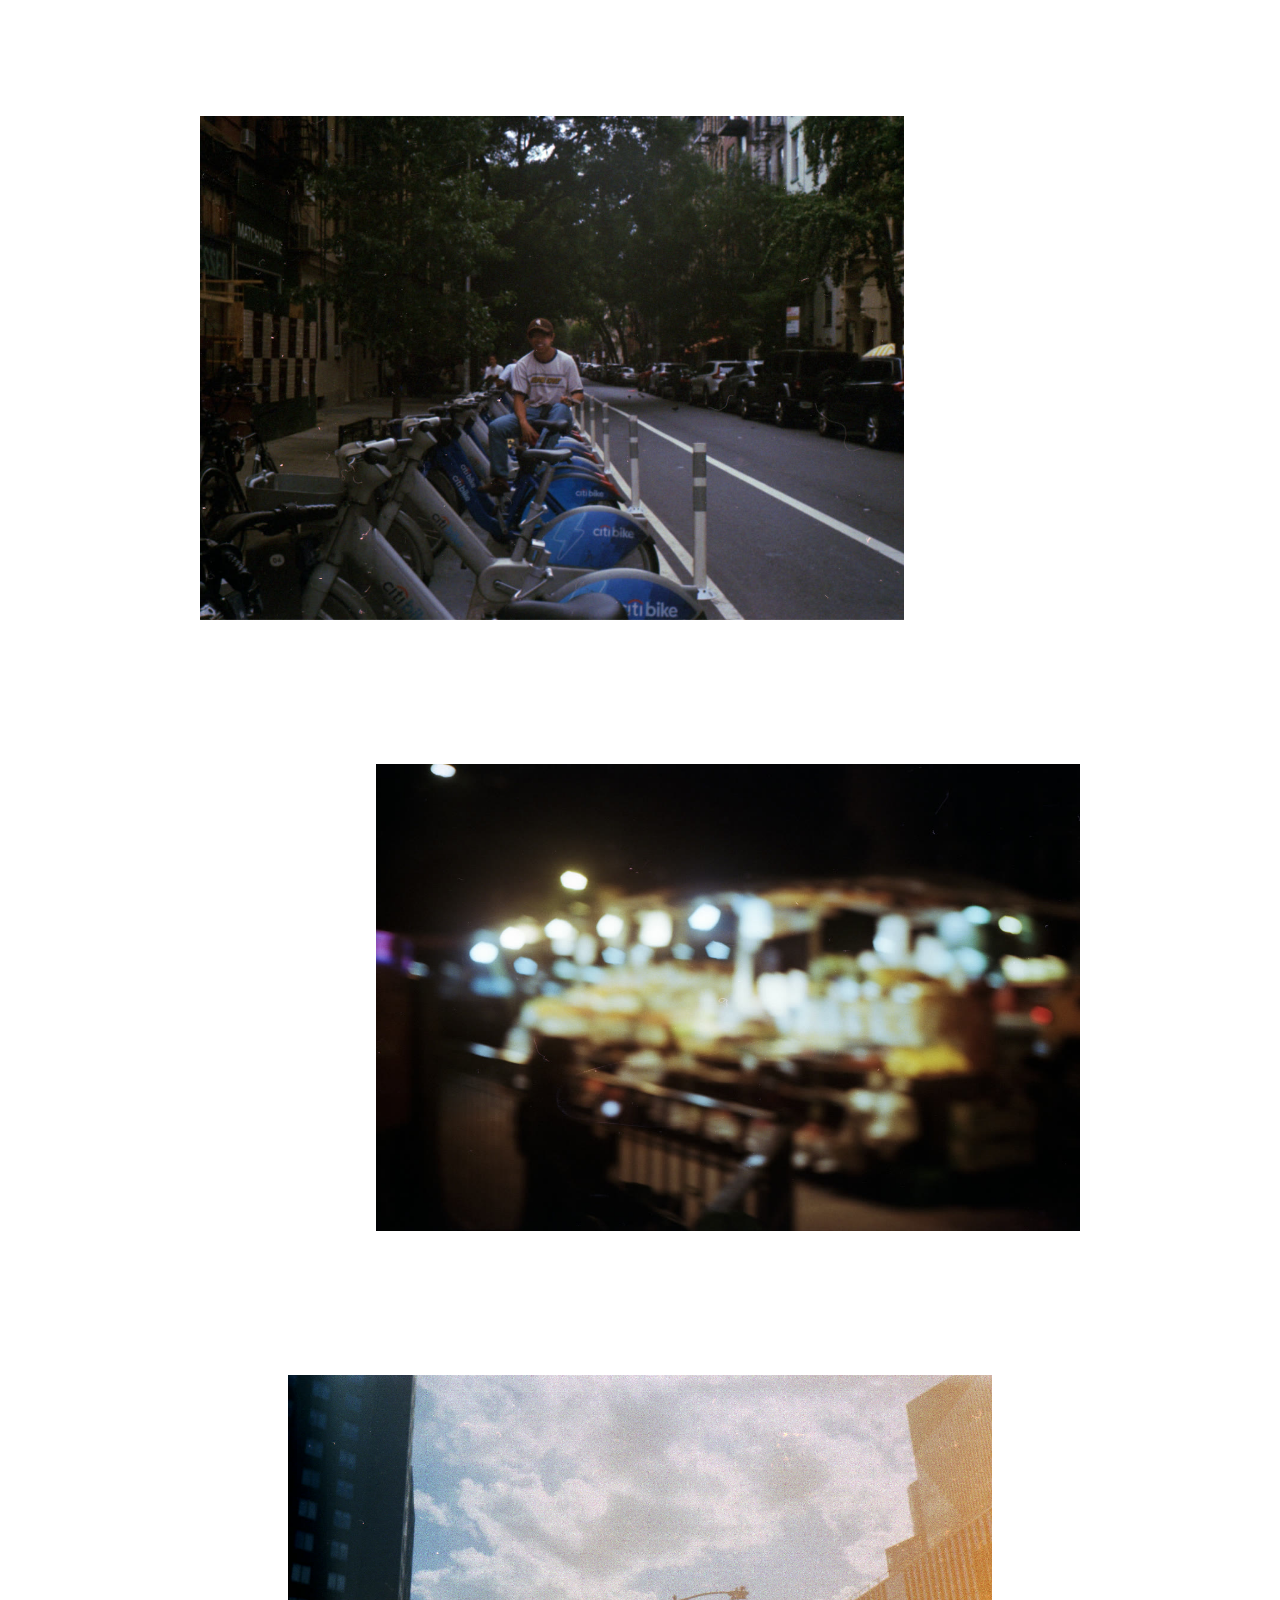
==== commit ffb283dc: "Day 28: the second brain, with every word hidden Two stills of its web, the whole of it and one note" ====
--- a/index.html
+++ b/index.html
@@ -1012,7 +1012,23 @@
         <p class="label">Gouache · A research-led plan</p>
         <h3 class="headline"><span data-flip>Gouache's story, rebuilt on the research: who it's for, and why it teaches as it works.</span><span class="mark" data-mark="Click a step to go to it."></span></h3>
         <p class="body">Junior designers are squeezed and expected to know AI, and the ones who kept asking why learned almost as much as by hand. Two figures carry that, ahead of the hero.</p>
-        <p class="credit">Also: a quick swipe to change views in the Unmute (shown on Day 26), a second brain started from a talk, and the BoomLoom zine inserts tried in Canva with the new header face, Bowl.</p>
+        <p class="credit">Also: a quick swipe to change views in the Unmute (shown on Day 26), and the BoomLoom zine inserts tried in Canva with the new header face, Bowl.</p>
+      </div>
+
+      <!-- The second brain stays private: every word in these captures is hidden, only its shape shows -->
+      <div class="piece" data-reveal>
+        <div class="seq" data-seq data-every="3000" style="--seq-ar: 16 / 10; --fade: 450ms">
+          <div class="seq-frames">
+            <img src="assets/week4/stills/brain-web.jpg" alt="The second brain's web, its words hidden: a hollow north star in the middle, colored dots for people, talks, ideas, inspiration and projects around it, thin gray links between them, and a list of every note down the left" data-label="0">
+            <img src="assets/week4/stills/brain-card.jpg" alt="One note opened, its words hidden: its links light up across the web while the rest fade, and its card on the right lists what it links to and what links to it" data-label="1" loading="lazy">
+          </div>
+          <ol class="seq-steps"><li>The web</li><li>One note, its links lit</li><li class="seq-dot" aria-hidden="true"></li></ol>
+        </div>
+      </div>
+      <div class="words" data-reveal>
+        <p class="label">Second brain</p>
+        <h3 class="headline"><span data-flip>A second brain: the talks I've had, the inspiration I keep and the people I meet, linked into one web.</span><span class="mark" data-mark="Click a step to go to it."></span></h3>
+        <p class="body">Started from a talk the day before, in the style of the desk but with a web to move around. The north star sits in the middle, and people, talks, ideas, inspiration and projects lean out from it, each in its own color. Click a dot and its links light up. It's private, so every word here is hidden.</p>
       </div>
       <div class="tried" data-tiles data-reveal>
         <p class="label">Also that day</p>
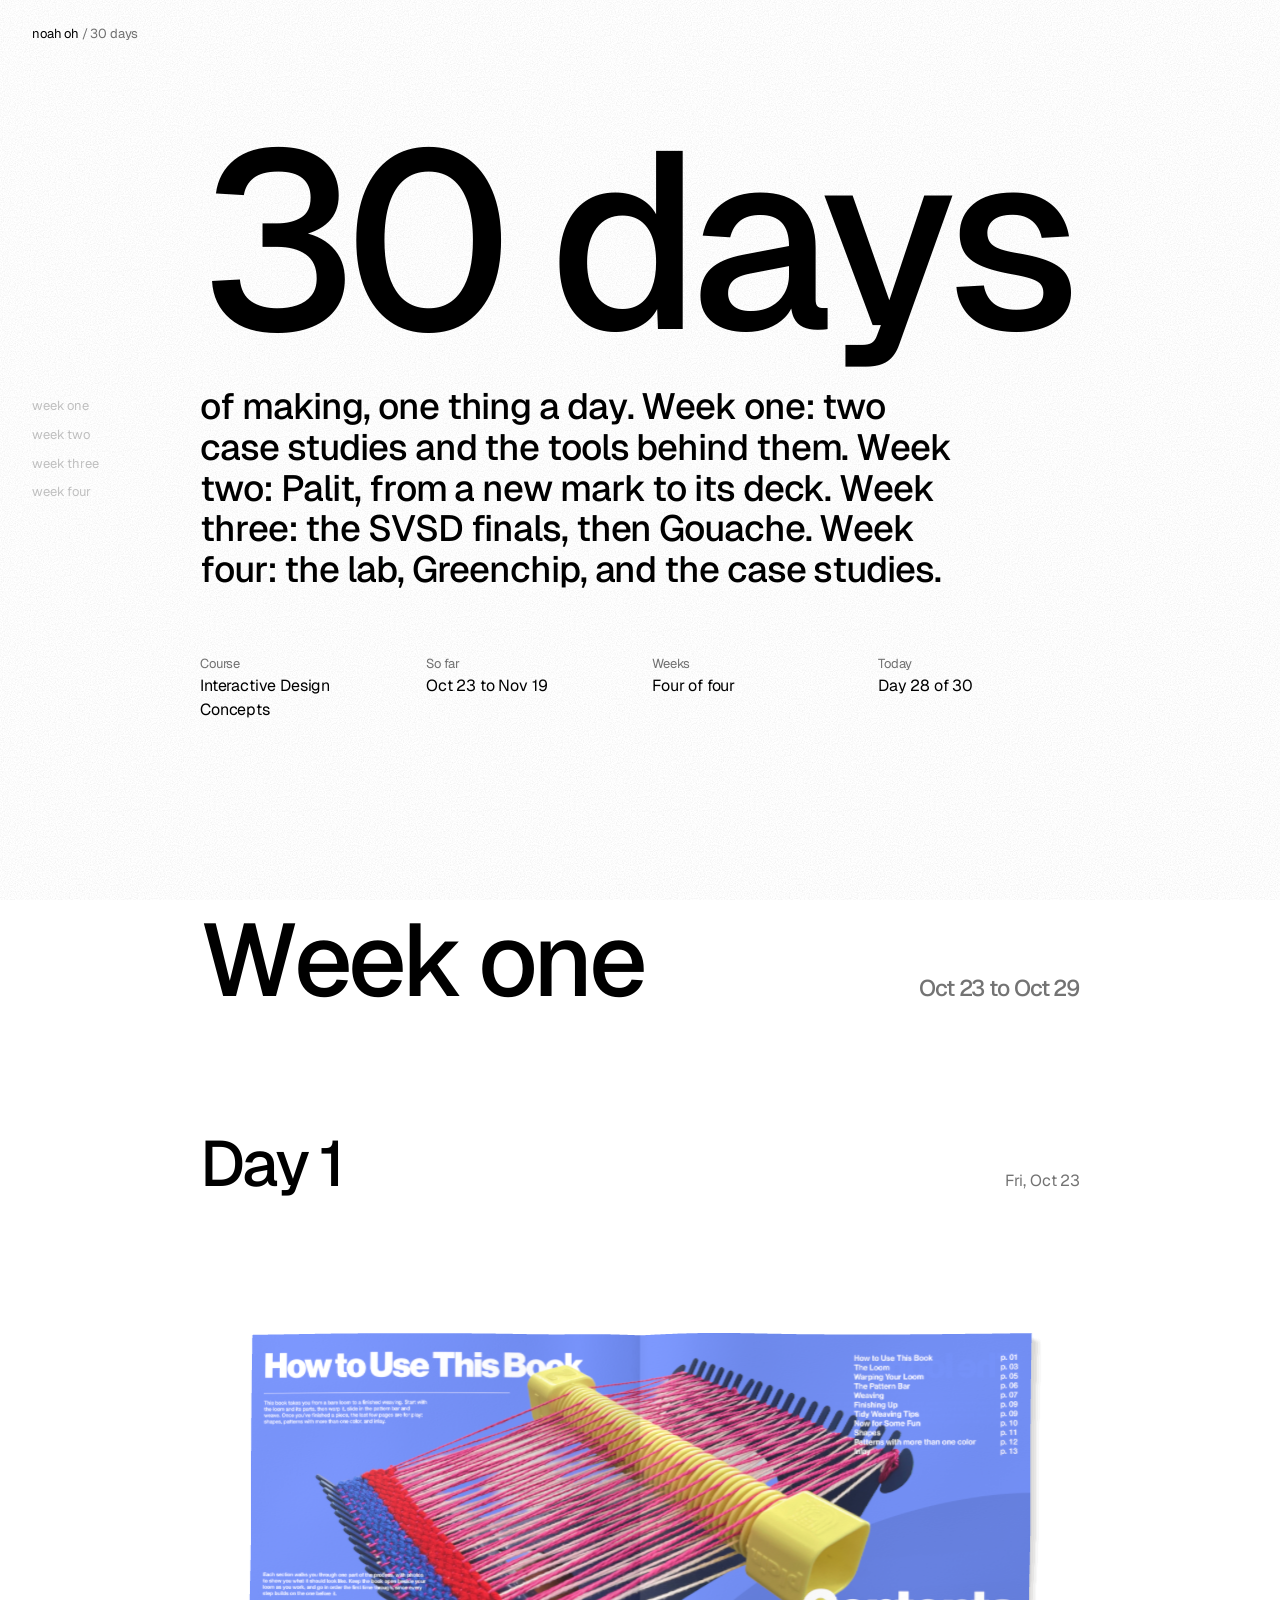
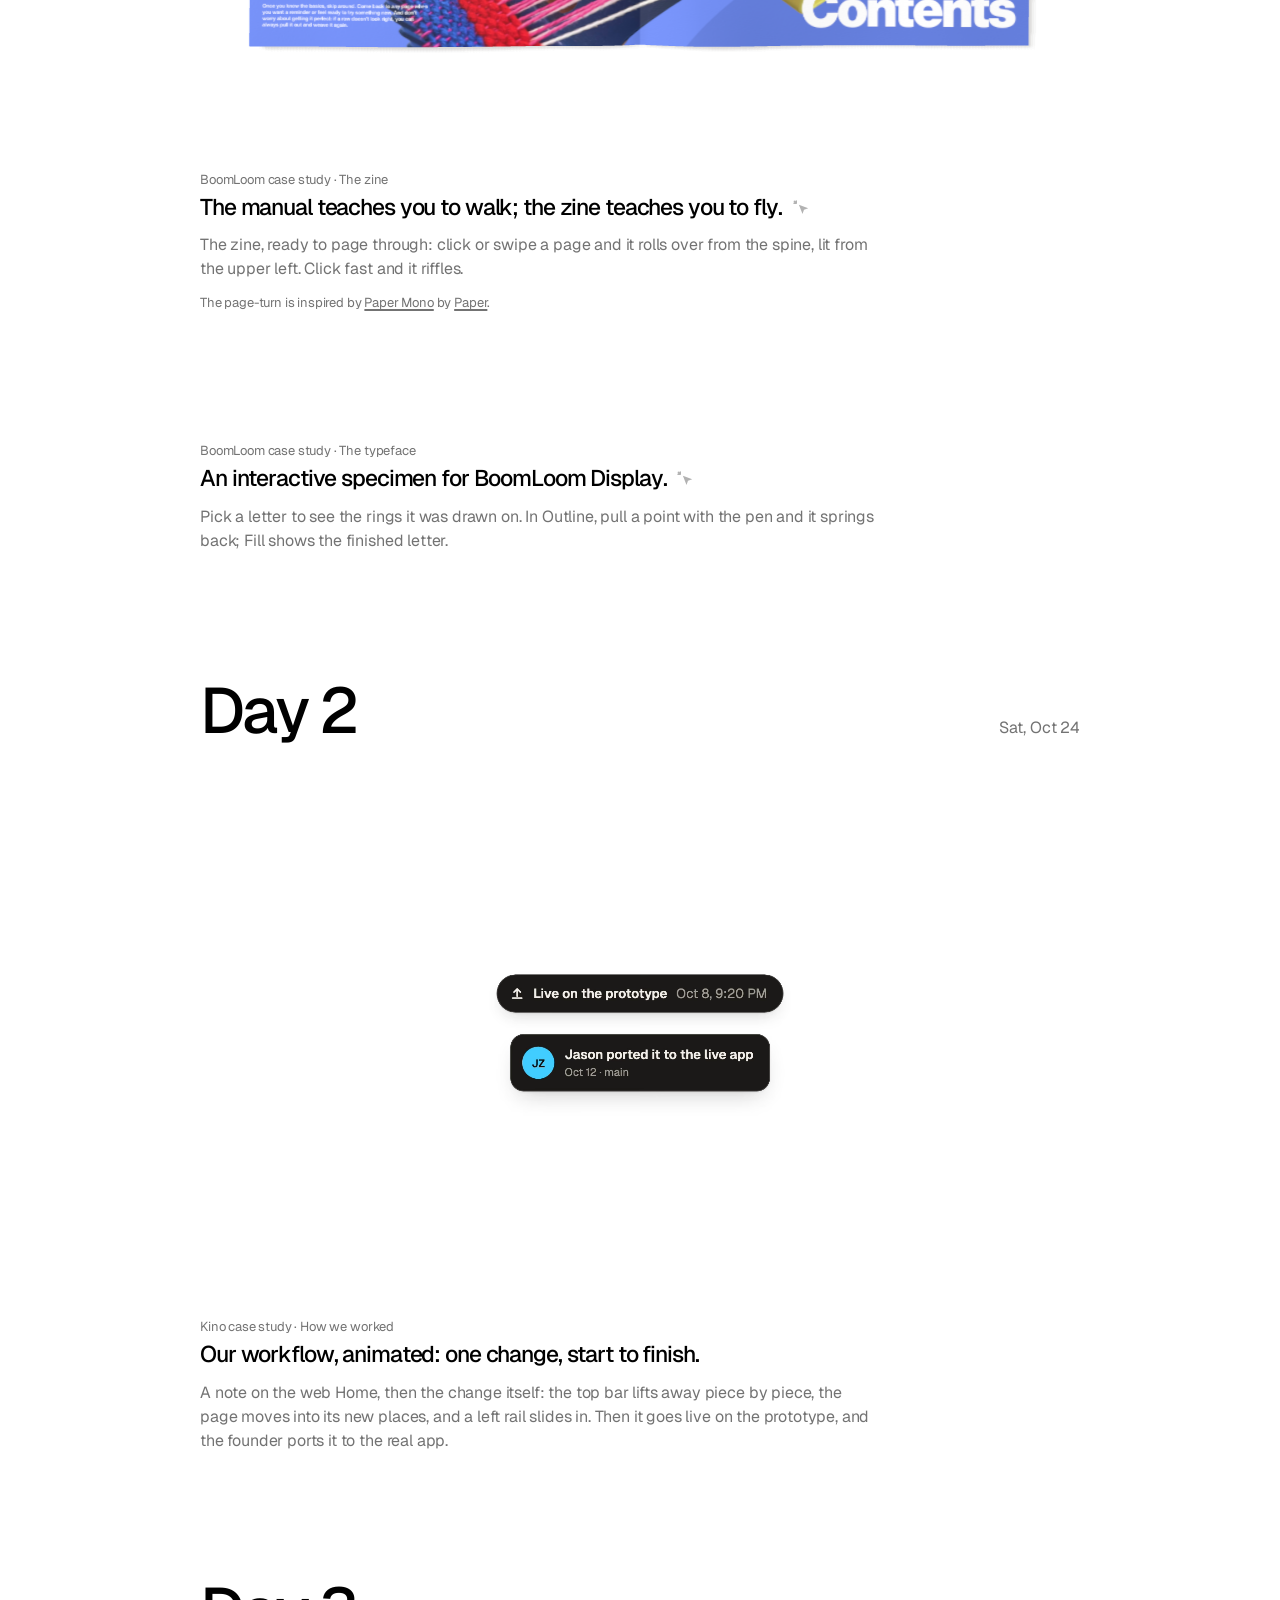
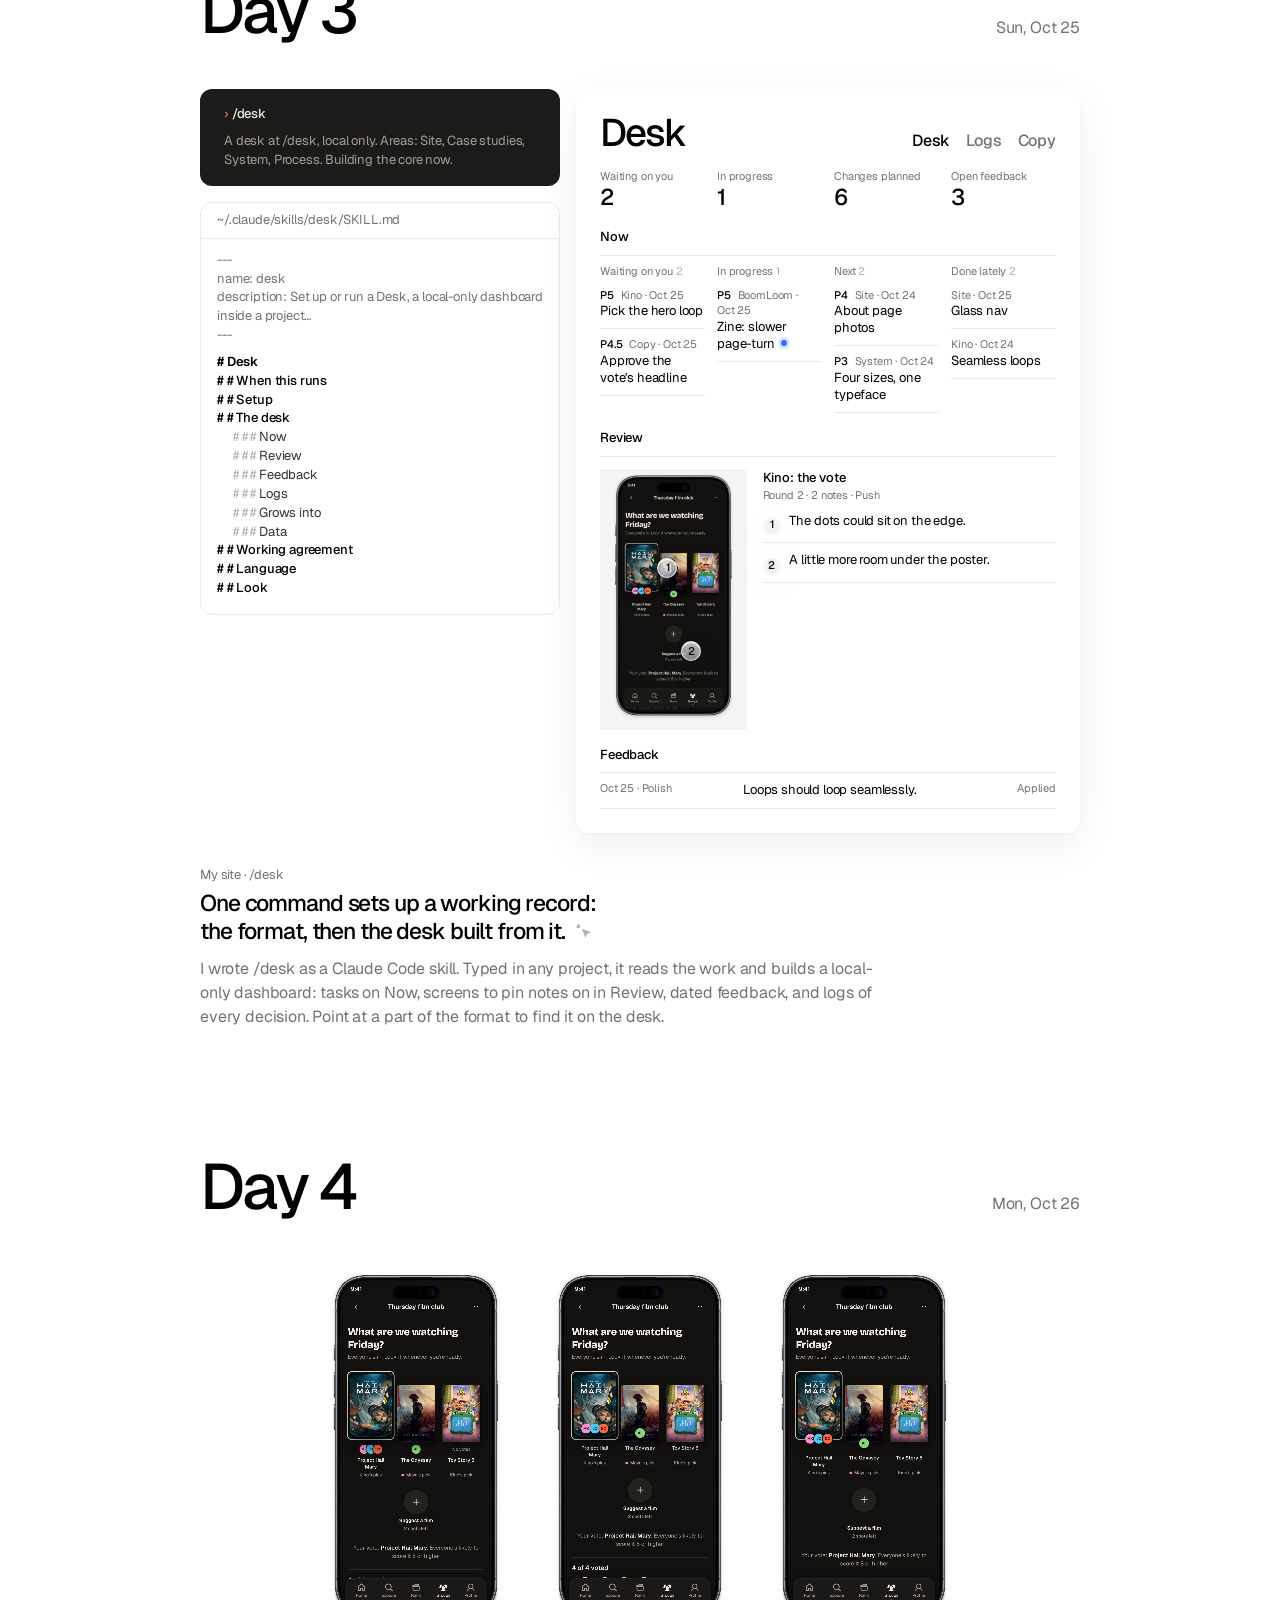
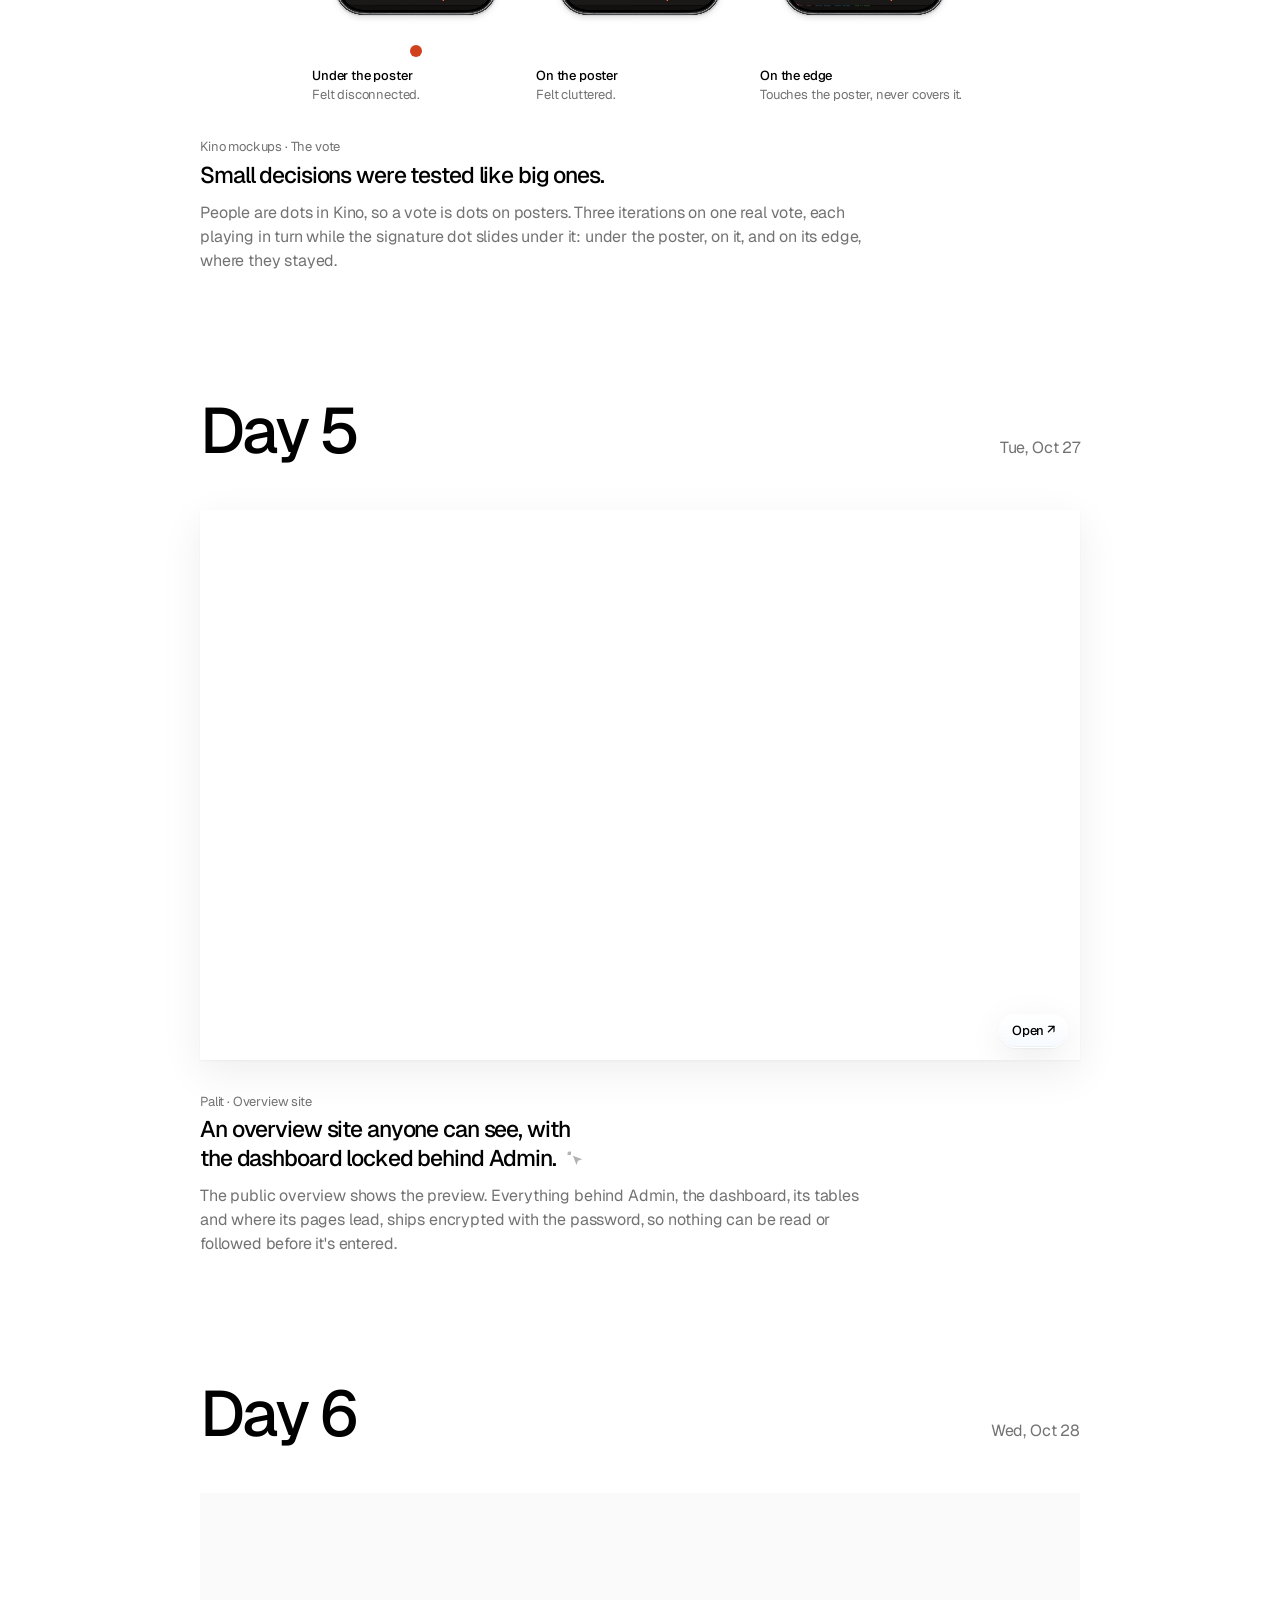
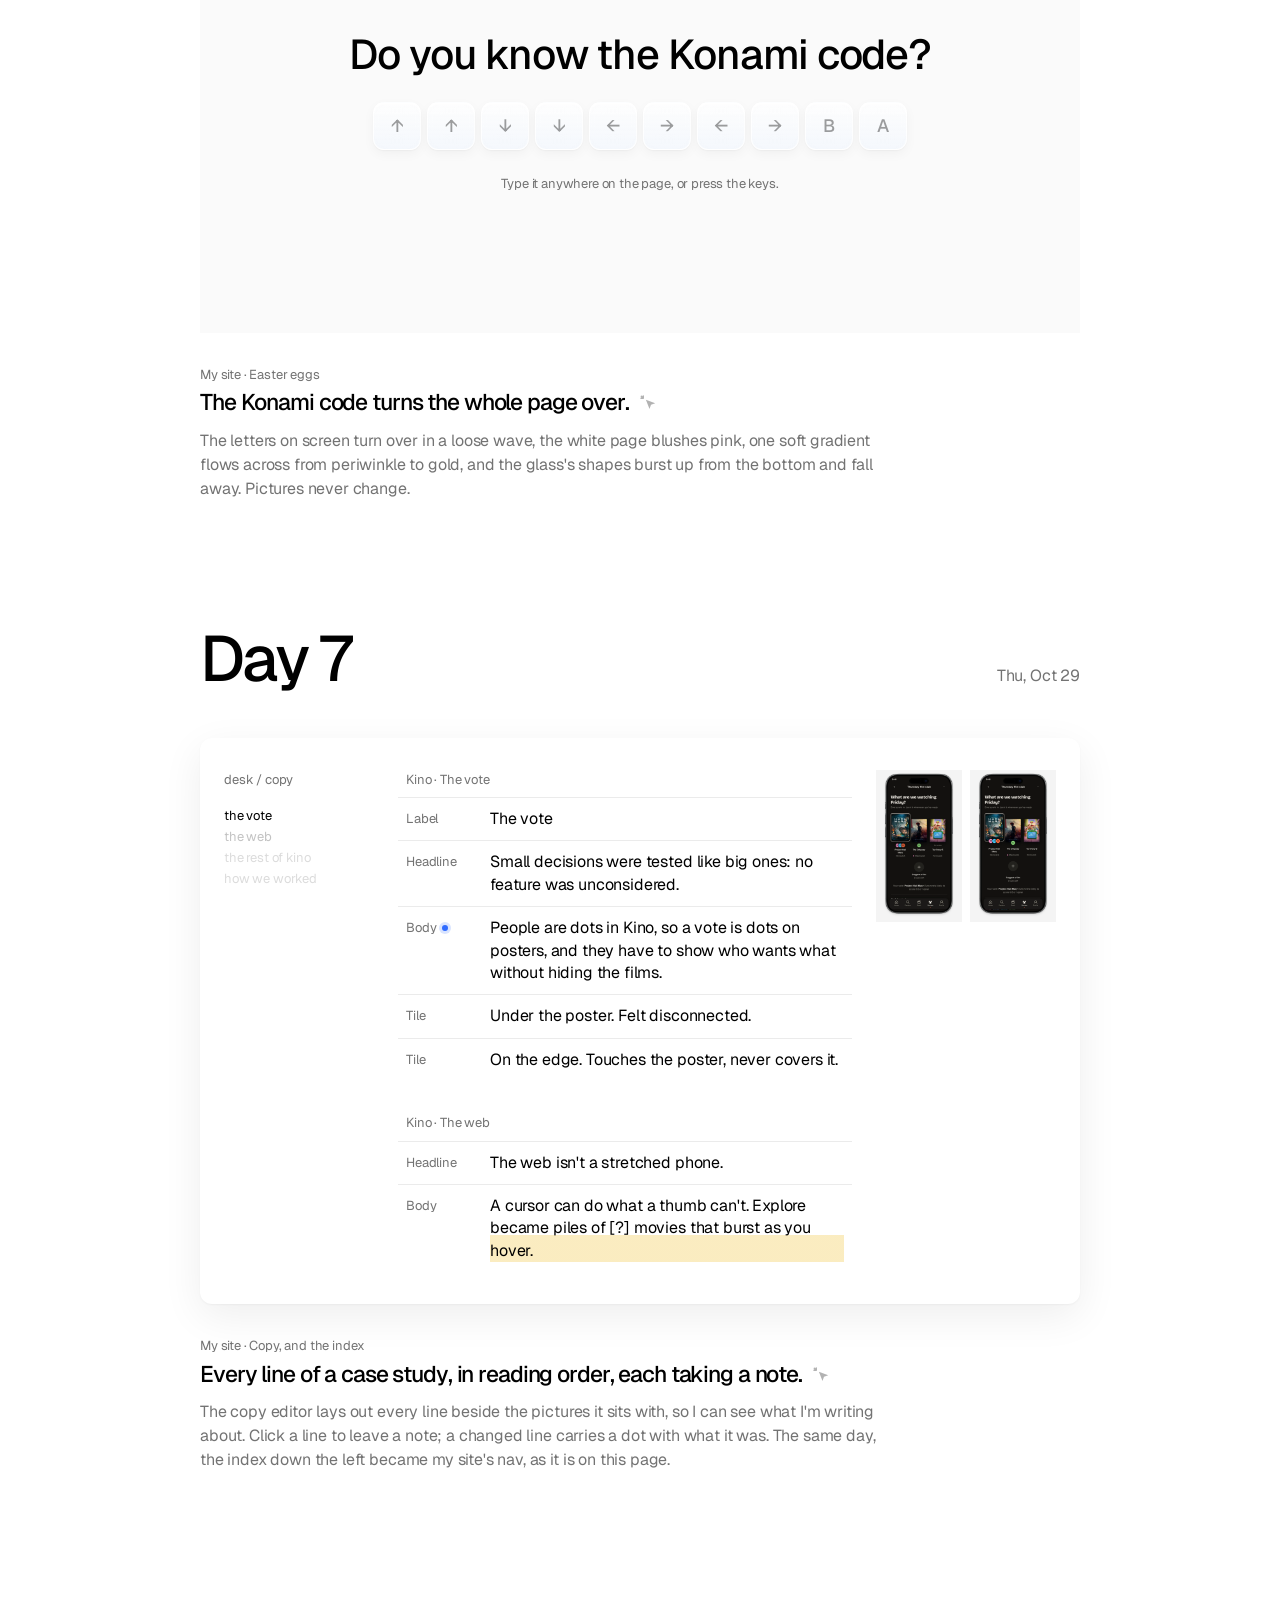
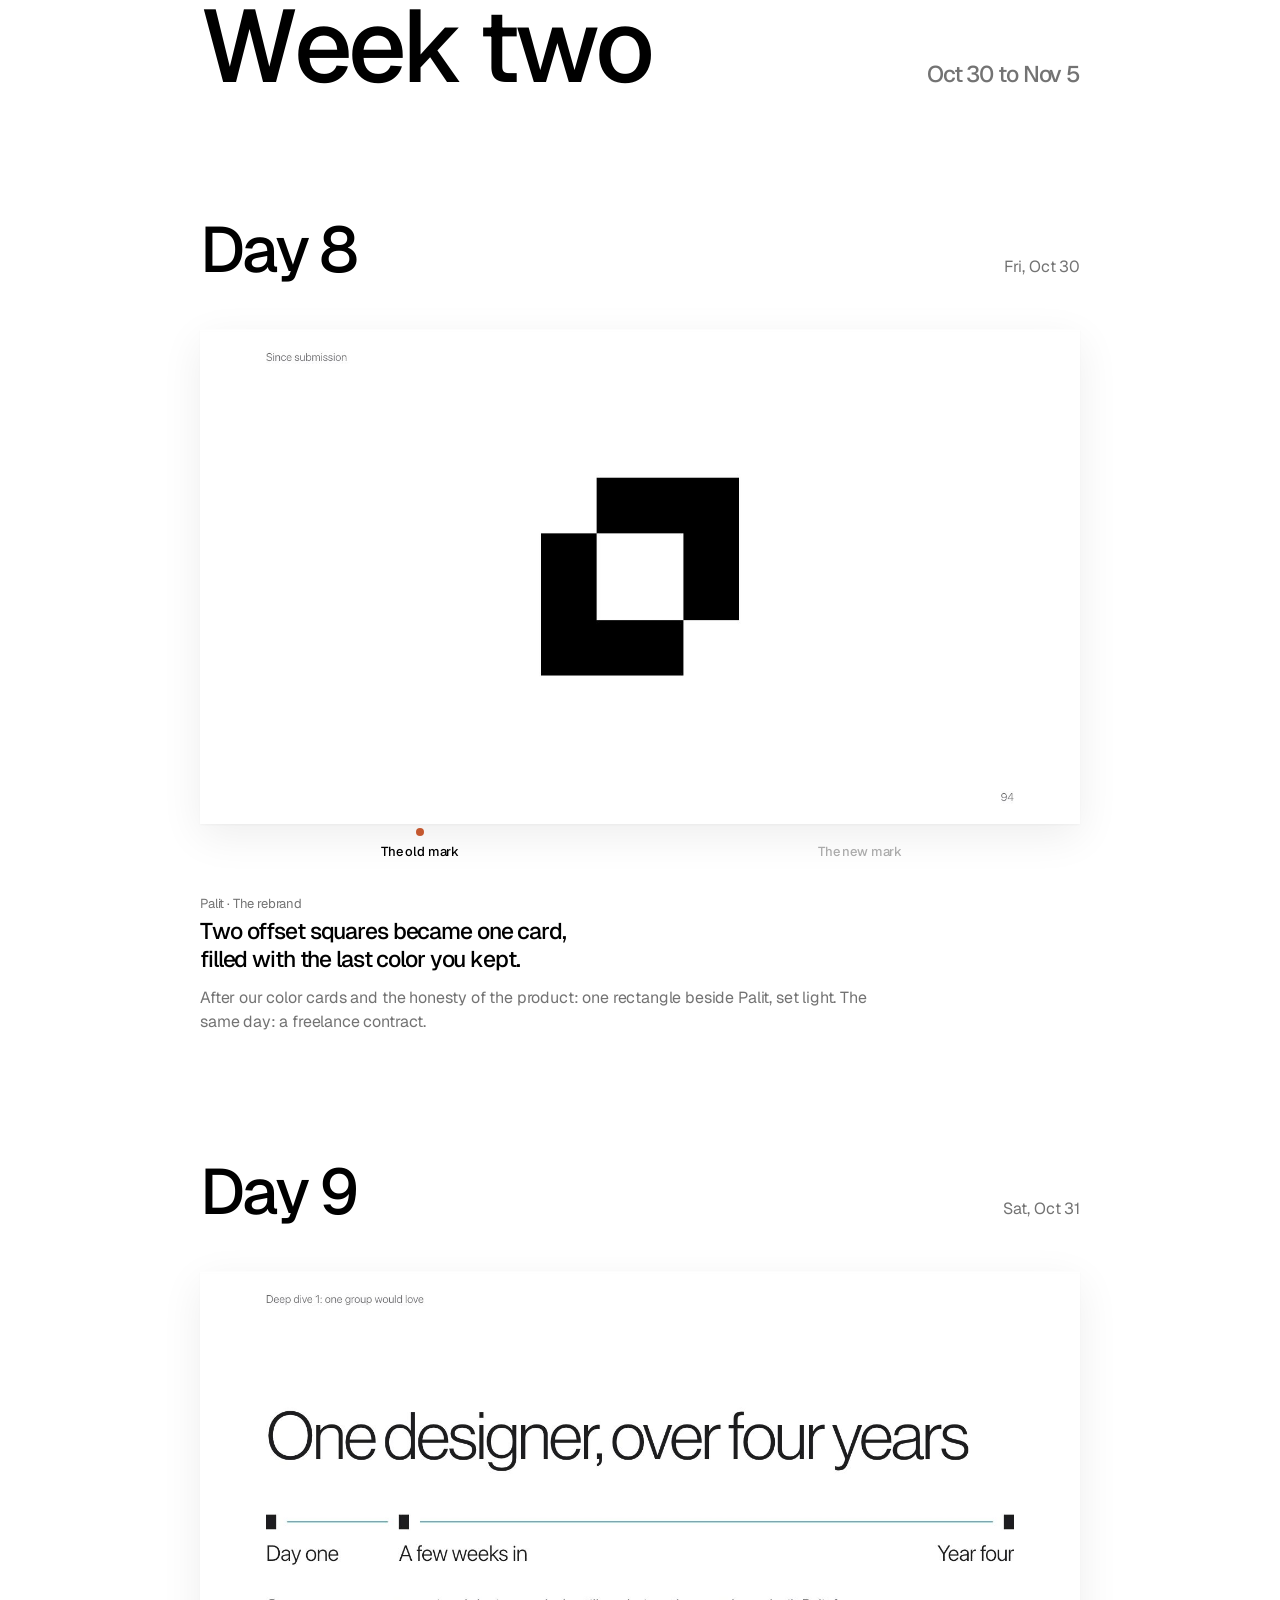
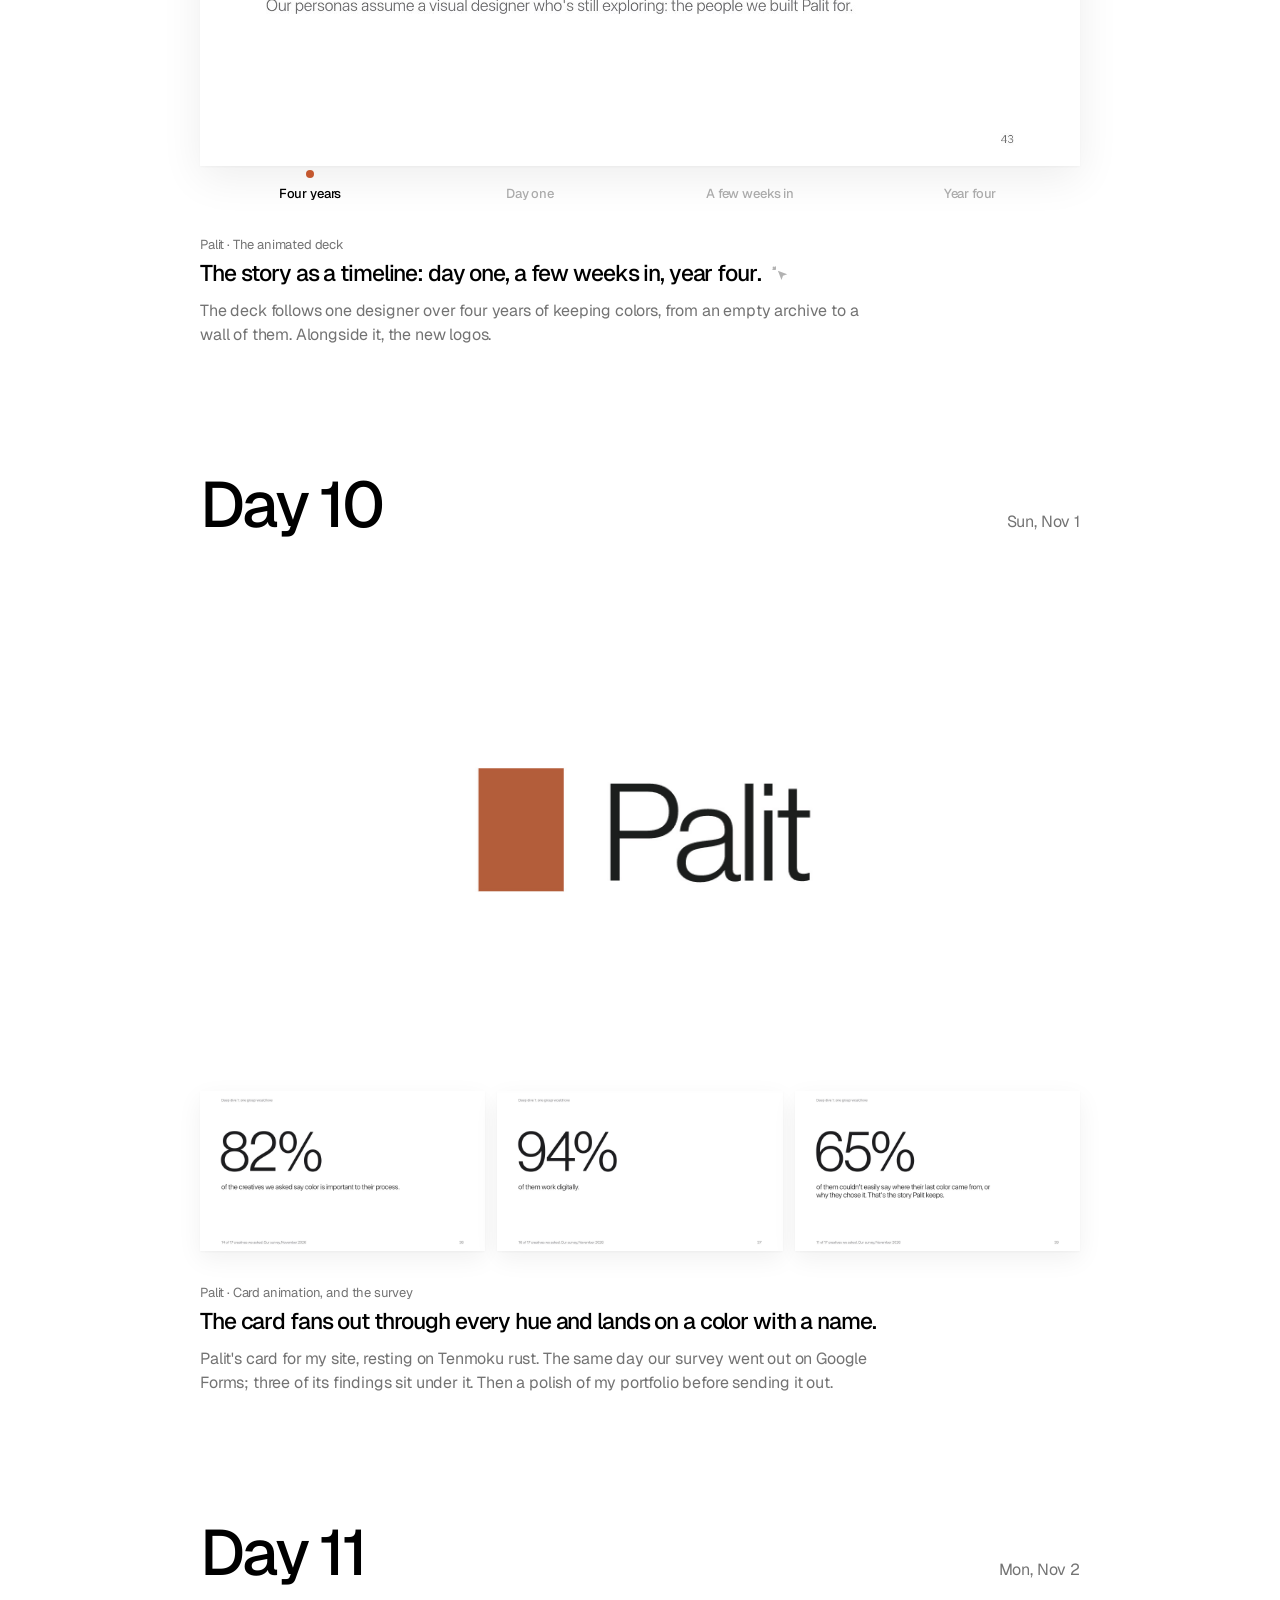
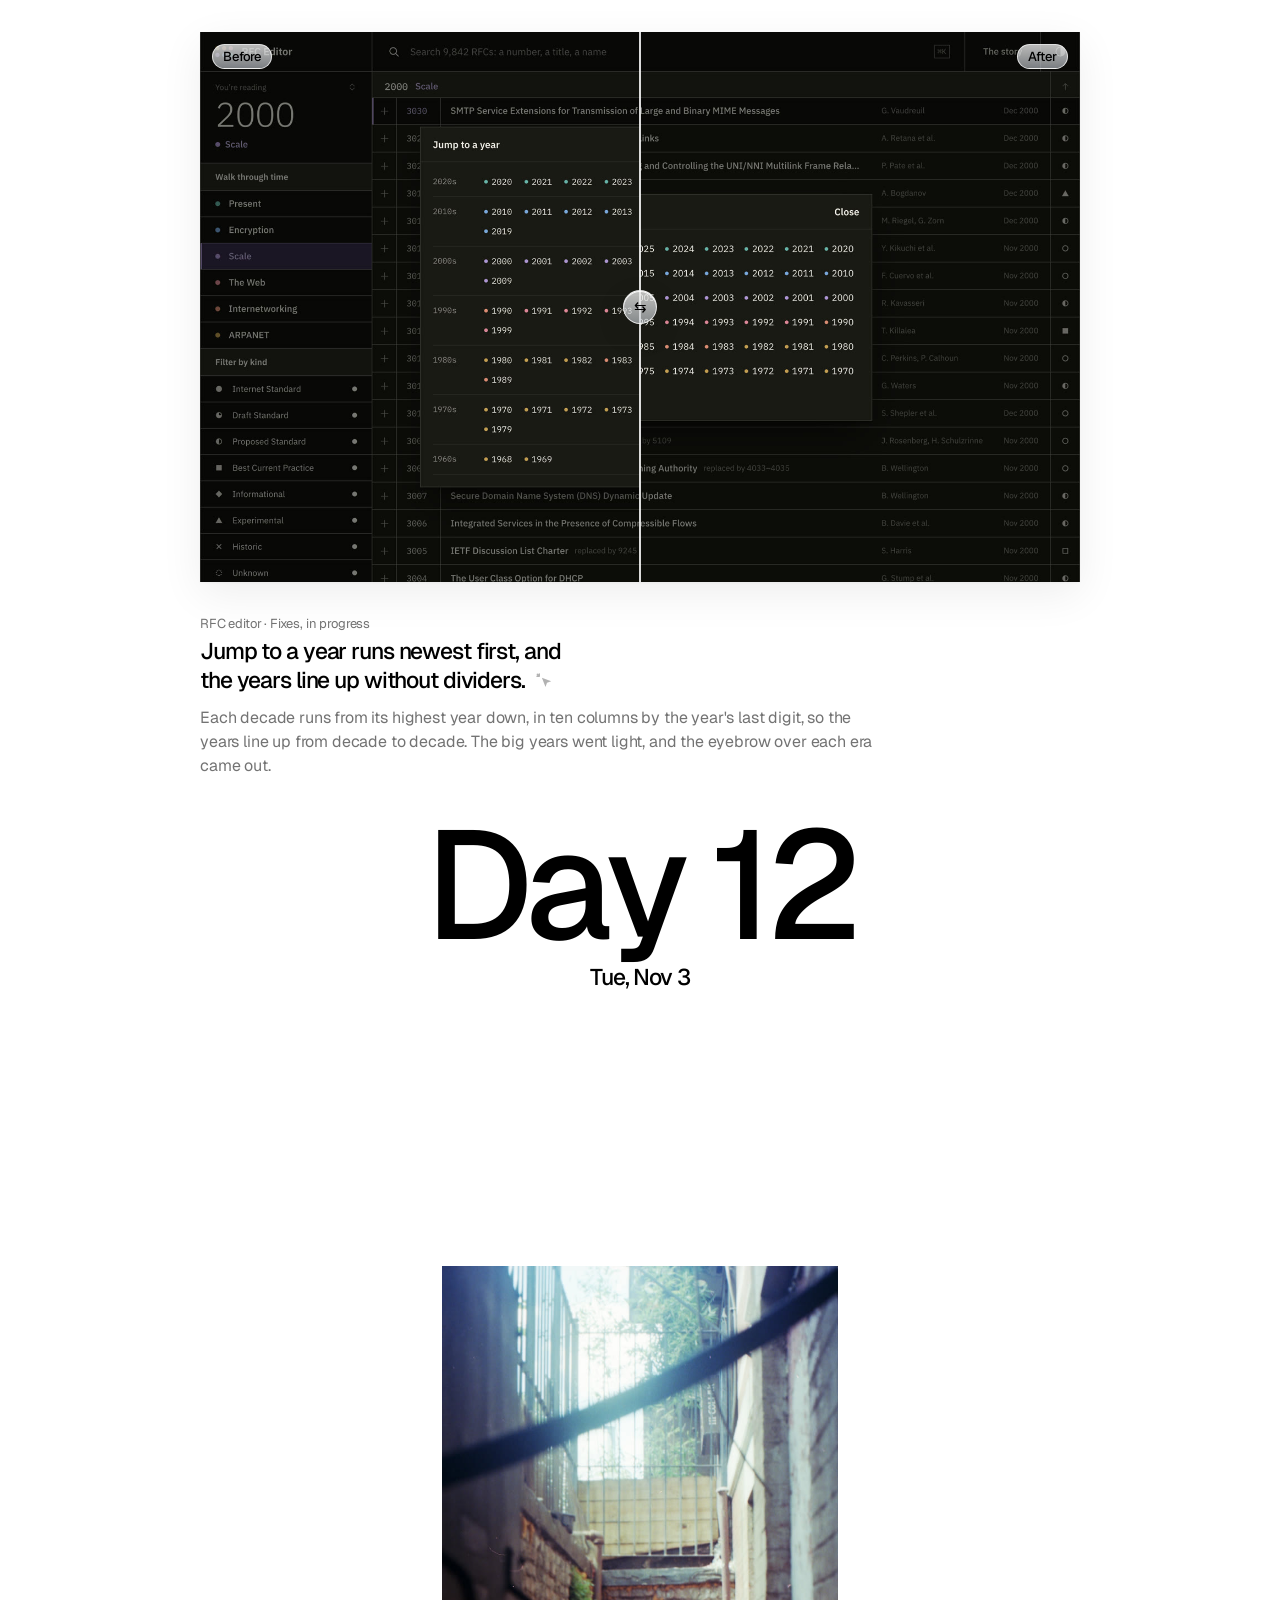
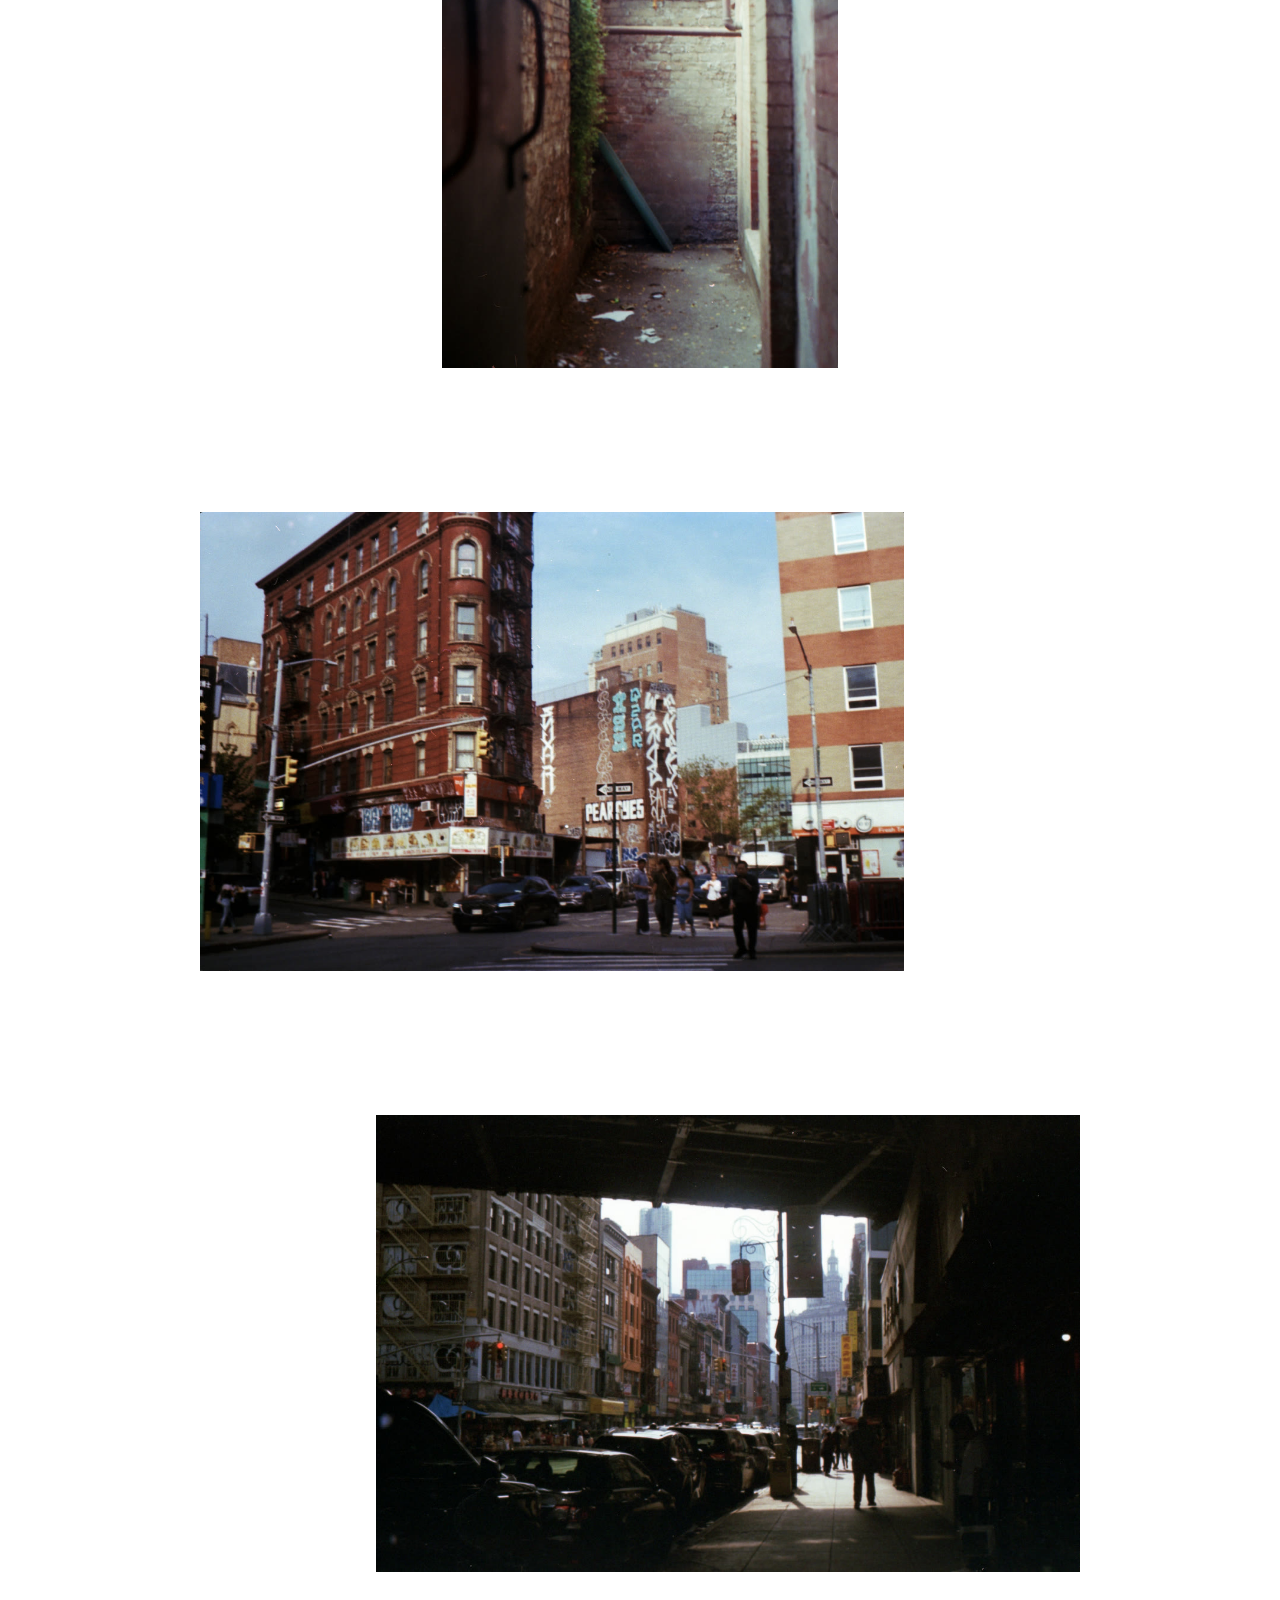
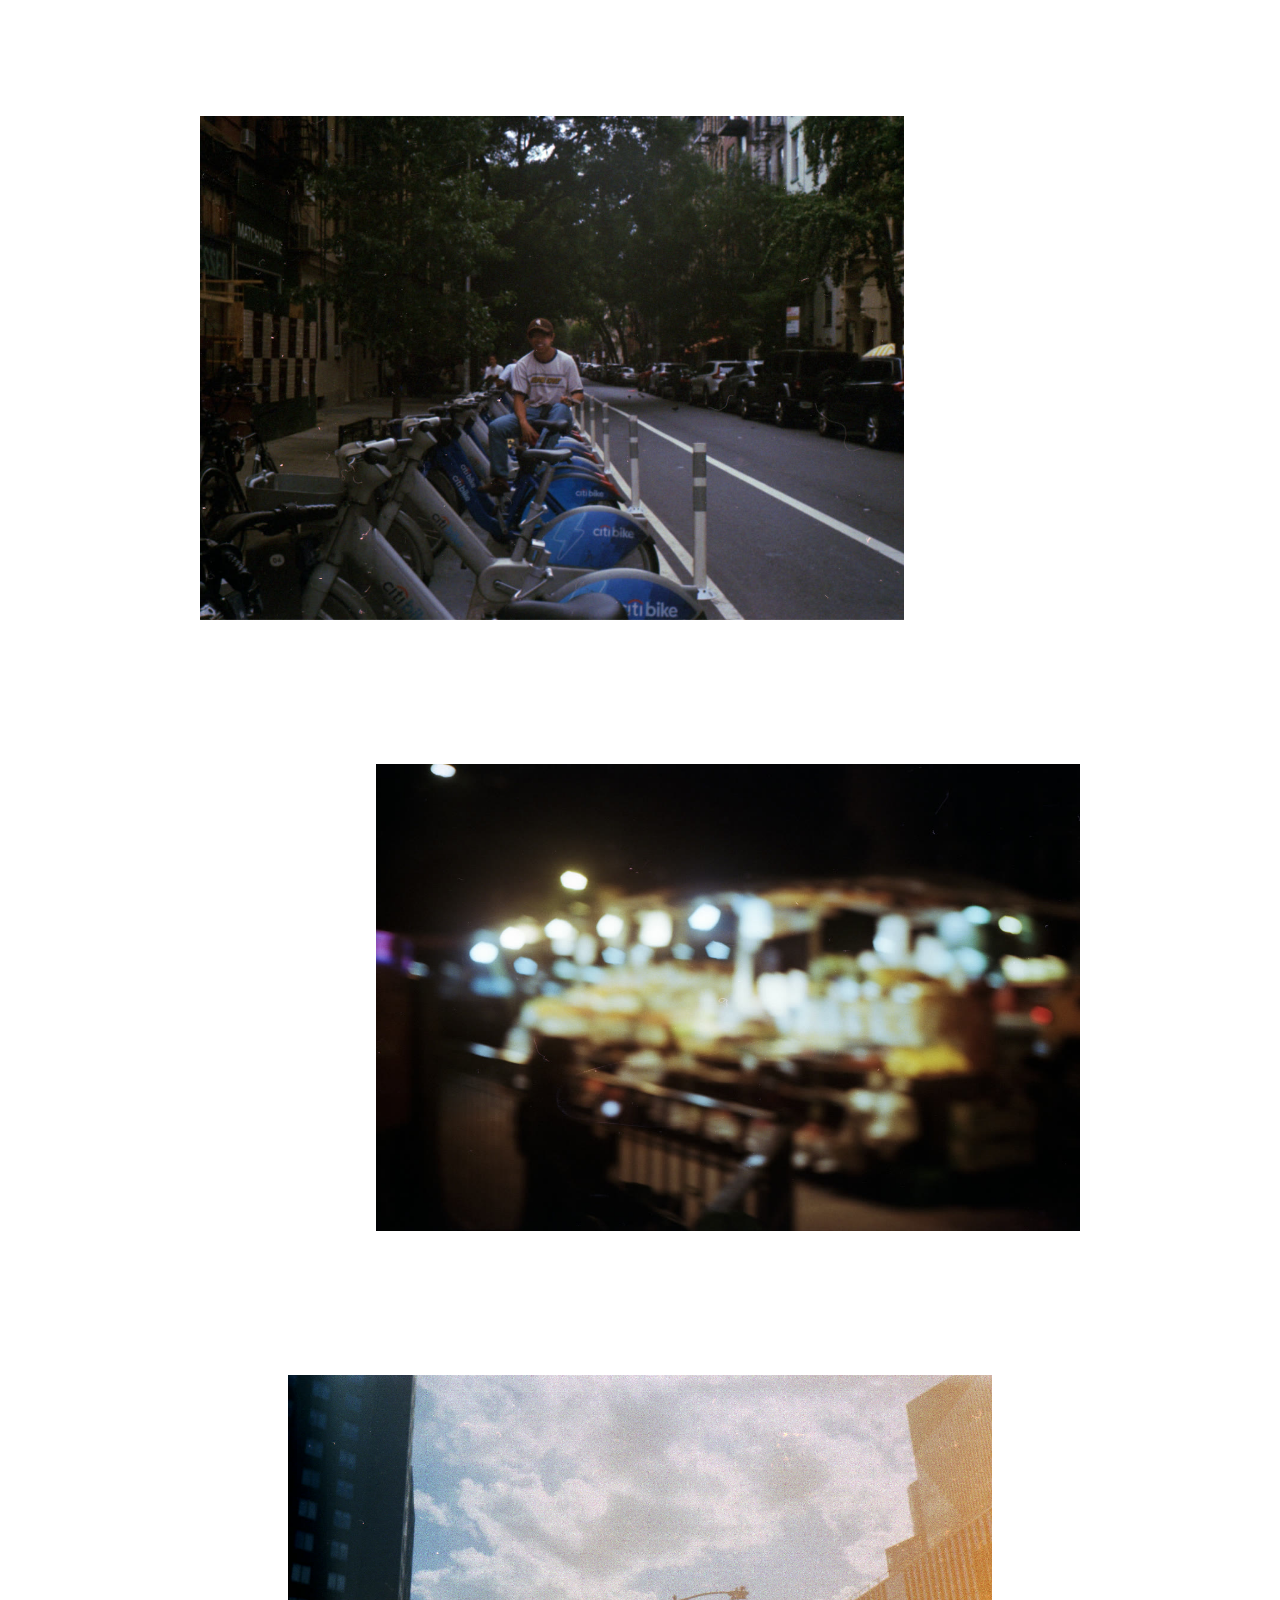
==== commit 47507c40: "Day 24's haikus are the original photos The three photos (red pen on lined paper, chalk on a board, " ====
--- a/index.html
+++ b/index.html
@@ -10,10 +10,10 @@
 <link rel="preconnect" href="https://fonts.googleapis.com">
 <link rel="preconnect" href="https://fonts.gstatic.com" crossorigin>
 <link rel="stylesheet" href="https://fonts.googleapis.com/css2?family=Geist:wght@400;500;600&display=swap">
-<link rel="stylesheet" href="styles.css?v=d06fce25">
+<link rel="stylesheet" href="styles.css?v=a6d07b98">
 <script>document.documentElement.classList.add("js");setTimeout(function(){var r=document.documentElement;if(!("ready" in r.dataset))r.classList.remove("js")},4000)</script>
 <script type="importmap">{ "imports": { "three": "./vendor/three.module.js", "opentype.js": "./vendor/opentype.module.js" } }</script>
-<script type="module" src="main.js?v=d881477d"></script>
+<script type="module" src="main.js?v=93b68d4b"></script>
 </head>
 <body>
 
@@ -842,26 +842,15 @@
         <p class="body">The idea, the pick, the cards, the dial, the table and the versions each went through their rounds alone, so each could be judged on its own. These are where they landed.</p>
       </div>
 
-      <!-- Three haikus, each set the way it was written: red pen on lined paper, chalk on a board, and in print -->
-      <div class="piece" data-reveal>
-        <ul class="haikus">
-          <li style="--h: 0"><button type="button" class="haiku haiku-pen" data-zoom aria-label="Open the haiku: my name rings at dawn">
-            <span class="haiku-lines"><span style="--l: 0">my name rings at dawn.</span><span style="--l: 1">I look to my left, then right.</span><span style="--l: 2">my name rings again.</span></span>
-            <span class="haiku-by"><span style="--l: 3">– a haiku by noah oh</span></span>
-          </button></li>
-          <li style="--h: 1"><button type="button" class="haiku haiku-chalk" data-zoom aria-label="Open the haiku: mike's class is at 2">
-            <span class="haiku-lines"><span style="--l: 0">mike's class is at 2</span><span style="--l: 1">everyone gather around</span><span style="--l: 2">lets learn about shapes.</span></span>
-            <span class="haiku-by"><span style="--l: 3">a haiku by Noah</span></span>
-          </button></li>
-          <li style="--h: 2"><button type="button" class="haiku haiku-print" data-zoom aria-label="Open the haiku: Thank you for the time">
-            <span class="haiku-lines"><span style="--l: 0">Thank you for the time,</span><span style="--l: 1">I appreciated it.</span><span style="--l: 2">Goodbye fellow friends</span></span>
-            <span class="haiku-by"><span style="--l: 3">A haiku by</span><span style="--l: 3">noah oh</span></span>
-          </button></li>
-        </ul>
+      <!-- Three haikus, as they were written: they slide up into place, and open large when clicked, like Day 16's photos -->
+      <div class="piece haikus">
+        <button type="button" class="zoomable" data-zoom data-rise style="--k: 0" aria-label="Open the haiku: my name rings at dawn"><img src="assets/week4/haiku/haiku-pen.jpg" alt="A haiku in red pen on lined paper: my name rings at dawn. I look to my left, then right. my name rings again. A haiku by noah oh" style="--ar: 4 / 3" loading="lazy"></button>
+        <button type="button" class="zoomable" data-zoom data-rise style="--k: 1" aria-label="Open the haiku: mike's class is at 2"><img src="assets/week4/haiku/haiku-chalk.jpg" alt="A haiku in chalk on a blackboard: mike's class is at 2, everyone gather around, lets learn about shapes. A haiku by Noah" style="--ar: 4 / 3" loading="lazy"></button>
+        <button type="button" class="zoomable" data-zoom data-rise style="--k: 2" aria-label="Open the haiku: Thank you for the time"><img src="assets/week4/haiku/haiku-print.jpg" alt="A haiku in print, in italics on gray: Thank you for the time, I appreciated it. Goodbye fellow friends. A haiku by noah oh" style="--ar: 4 / 3" loading="lazy"></button>
       </div>
       <div class="words" data-reveal>
         <p class="label">Haikus</p>
-        <h3 class="headline"><span data-flip>Three haikus: one in red pen, one in chalk, one in print.</span></h3>
+        <h3 class="headline"><span data-flip>Three haikus: one in red pen, one in chalk, one in print.</span><span class="mark" data-mark="Click one to open it."></span></h3>
       </div>
 
       <div class="piece" data-reveal>
--- a/styles.css
+++ b/styles.css
@@ -1314,74 +1314,14 @@
   .words + .tried { margin-top: var(--space-7); }
 }
 
-/* Day 24: three haikus, each set the way it was written; their lines come in one after another. Everything in a card is
-   sized by the card's own width, so opened large (main.js, the lightbox) it's the same card, only bigger. */
-.haikus {
-  display: grid;
-  grid-template-columns: repeat(3, minmax(0, 1fr));
-  gap: var(--space-4);
-  margin: 0; padding: 0;
-  list-style: none;
-}
-.haikus li { container-type: inline-size; }
-.haiku {
-  position: relative;
-  display: flex; flex-direction: column; align-items: center; justify-content: center; gap: 7cqw;
-  width: 100%;
-  aspect-ratio: 4 / 3;
-  padding: 8cqw 7cqw;
-  overflow: hidden;
-  border: 0;
-  font: inherit;
-  text-align: center;
-  box-shadow: 0 1px 2px rgb(0 0 0 / 0.04), 0 8px 24px rgb(0 0 0 / 0.06);
-}
-.haiku span { display: block; }
-.haiku-lines { font-size: 4.7cqw; line-height: 1.75; white-space: nowrap; } /* a haiku's lines never wrap */
-.haiku-by { font-size: 3.8cqw; line-height: 1.5; }
-button.haiku { cursor: zoom-in; transition: translate 300ms var(--ease), box-shadow 300ms var(--ease); }
-button.haiku:hover, button.haiku:focus-visible { translate: 0 -3px; box-shadow: 0 2px 4px rgb(0 0 0 / 0.05), 0 20px 50px rgb(0 0 0 / 0.12); }
-
-/* Red pen on lined paper: eleven rules down the card, at any size */
-.haiku-pen {
-  background: linear-gradient(to bottom, transparent calc(100% - 1px), rgb(118 140 170 / 0.18) calc(100% - 1px)) 0 0 / 100% 9.09% repeat-y, #fbfbf9;
-  color: #c9302c;
-}
-.haiku-pen .haiku-by { align-self: flex-end; margin-right: 8%; }
-/* Chalk on a board */
-.haiku-chalk {
-  background: radial-gradient(ellipse 80% 70% at 72% 18%, rgb(120 112 96 / 0.35), transparent 70%), radial-gradient(ellipse 60% 50% at 20% 85%, rgb(255 255 255 / 0.04), transparent 70%), #262622;
-  color: rgb(240 239 230 / 0.86);
-  text-shadow: 0 0 1px rgb(255 255 255 / 0.4), 0 0 6px rgb(255 255 255 / 0.08);
-  letter-spacing: 0.02em;
-}
-.haiku-chalk .haiku-by { align-self: flex-end; margin-right: 10%; }
-/* In print, on a gray-green card */
-.haiku-print {
-  background: radial-gradient(ellipse 70% 60% at 50% 45%, #c6c8bc, #a8aa9e);
-  color: #1f201d;
-  font-style: italic;
-}
-
-@media (prefers-reduced-motion: no-preference) {
-  html.js .haikus .haiku span span { opacity: 0; translate: 0 6px; filter: blur(2px); }
-  .piece[data-shown] .haikus .haiku span span {
-    opacity: 1; translate: 0 0; filter: blur(0);
-    transition: opacity 700ms var(--ease), translate 700ms var(--ease), filter 700ms var(--ease);
-    transition-delay: calc(300ms + var(--h) * 450ms + var(--l) * 320ms);
-  }
-}
-html[data-bands] .haiku { z-index: 61; }
-
-/* Opened large: the same card, as wide as the screen allows at its 4 by 3 */
-.lightbox-card { position: relative; z-index: 1; container-type: inline-size; width: min(calc(100vw - 2 * var(--gutter)), calc((100svh - 120px) * 4 / 3), 880px); }
-.lightbox-card[hidden], .lightbox img[hidden] { display: none; }
-.lightbox-card .haiku { box-shadow: 0 2px 6px rgb(0 0 0 / 0.06), 0 30px 90px rgb(0 0 0 / 0.18); }
+/* Day 24: three haikus, as they were written, side by side; they open large like Day 16's photos (.zoomable, main.js) */
+.haikus { display: grid; grid-template-columns: repeat(3, minmax(0, 1fr)); gap: var(--space-4); align-items: start; }
+html[data-bands] .haikus img { position: relative; z-index: 61; }
 
 /* Day 26: a still at its own shape */
 .still { margin: 0; aspect-ratio: var(--ar, 16 / 10); overflow: hidden; background: #f4f4f4; box-shadow: 0 1px 2px rgb(0 0 0 / 0.04), 0 12px 40px rgb(0 0 0 / 0.07); }
 .still img { display: block; width: 100%; height: 100%; object-fit: cover; }
 
-@media (max-width: 859px) {
+@media (max-width: 719px) {
   .haikus { grid-template-columns: 1fr; gap: var(--space-3); }
 }
